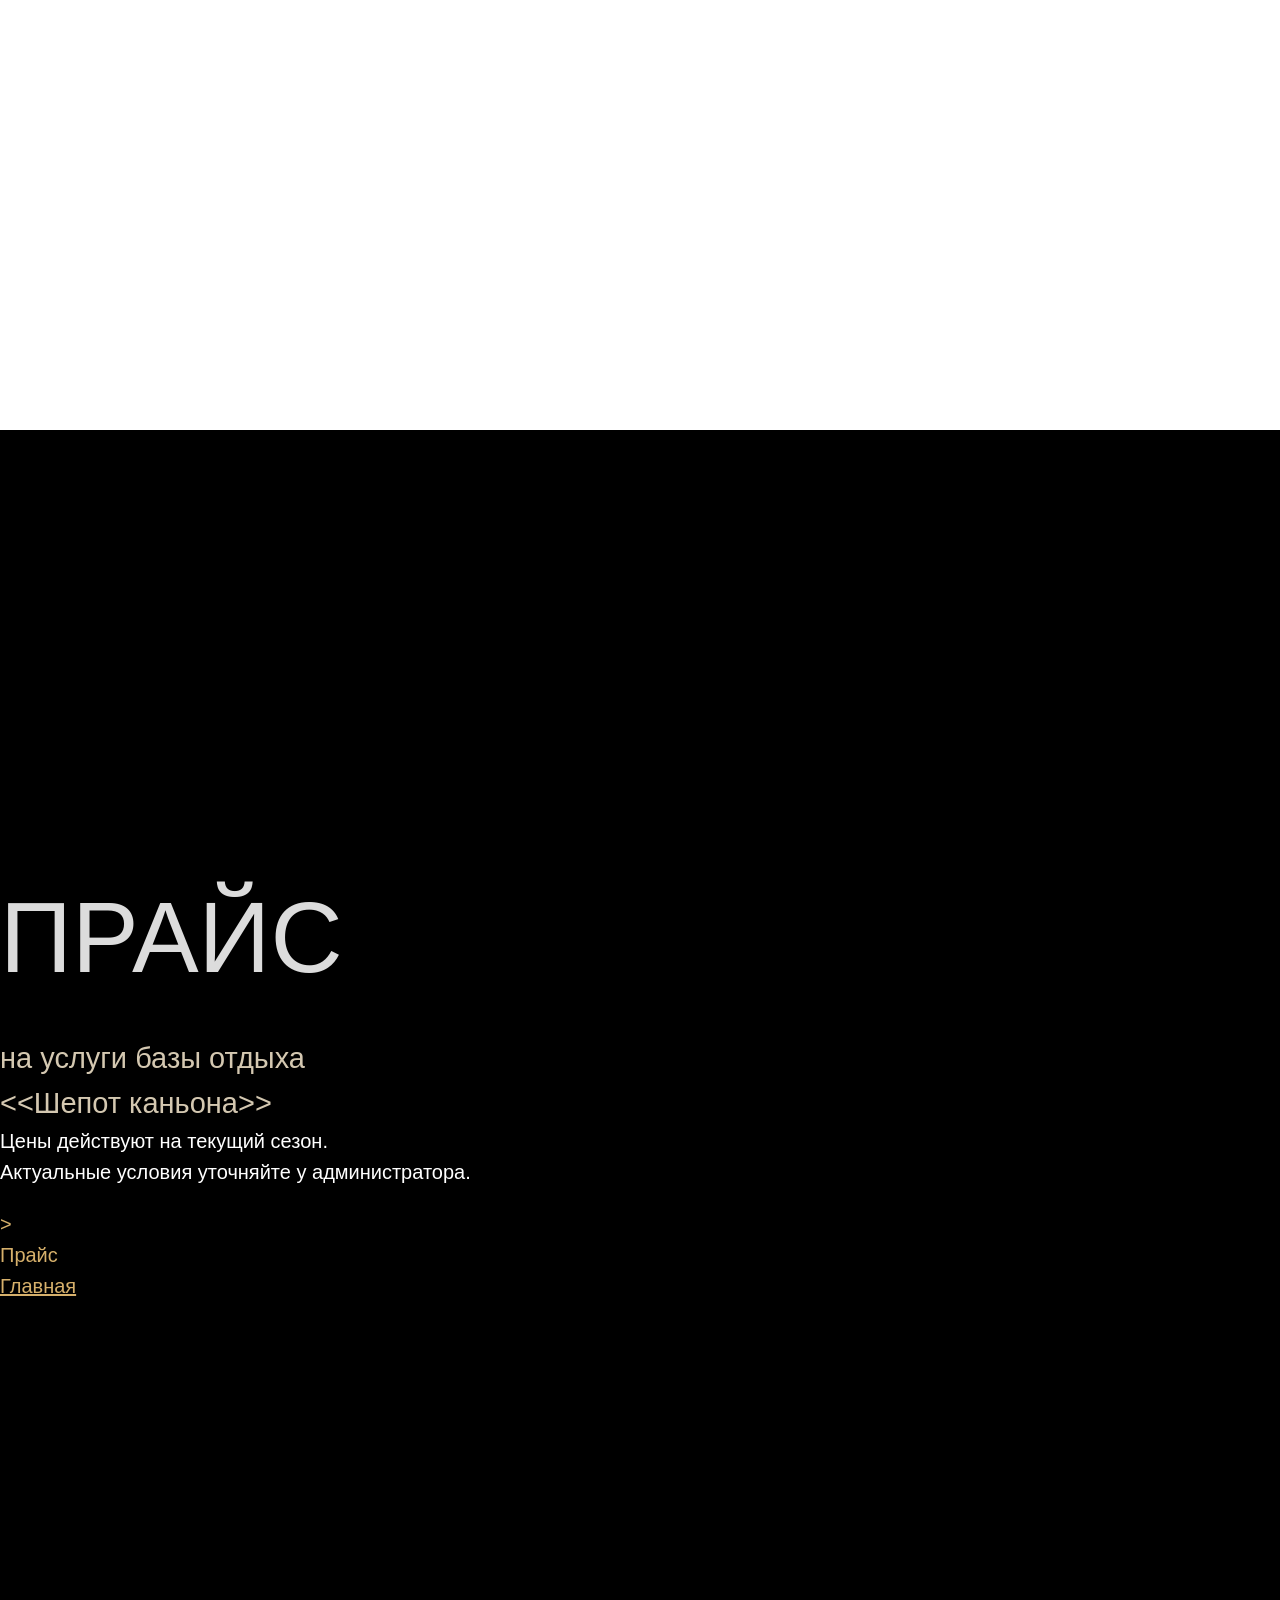
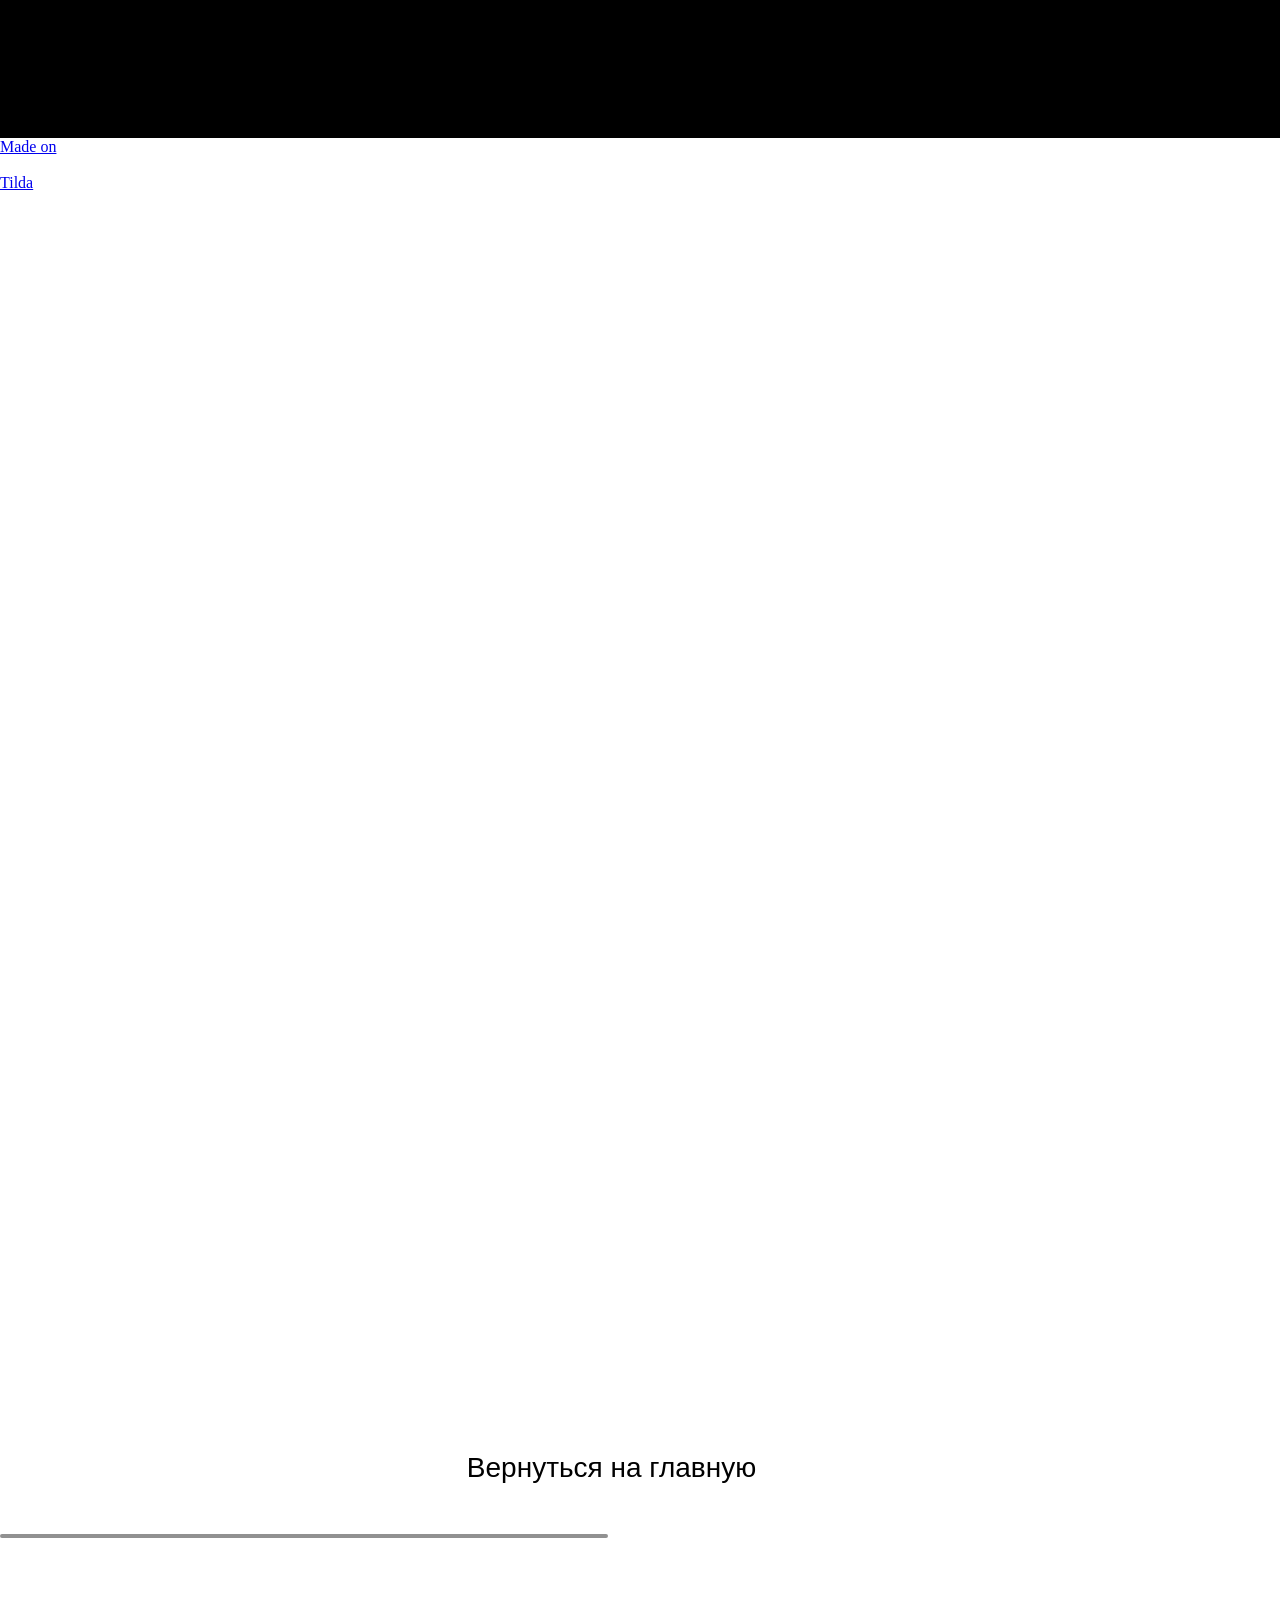
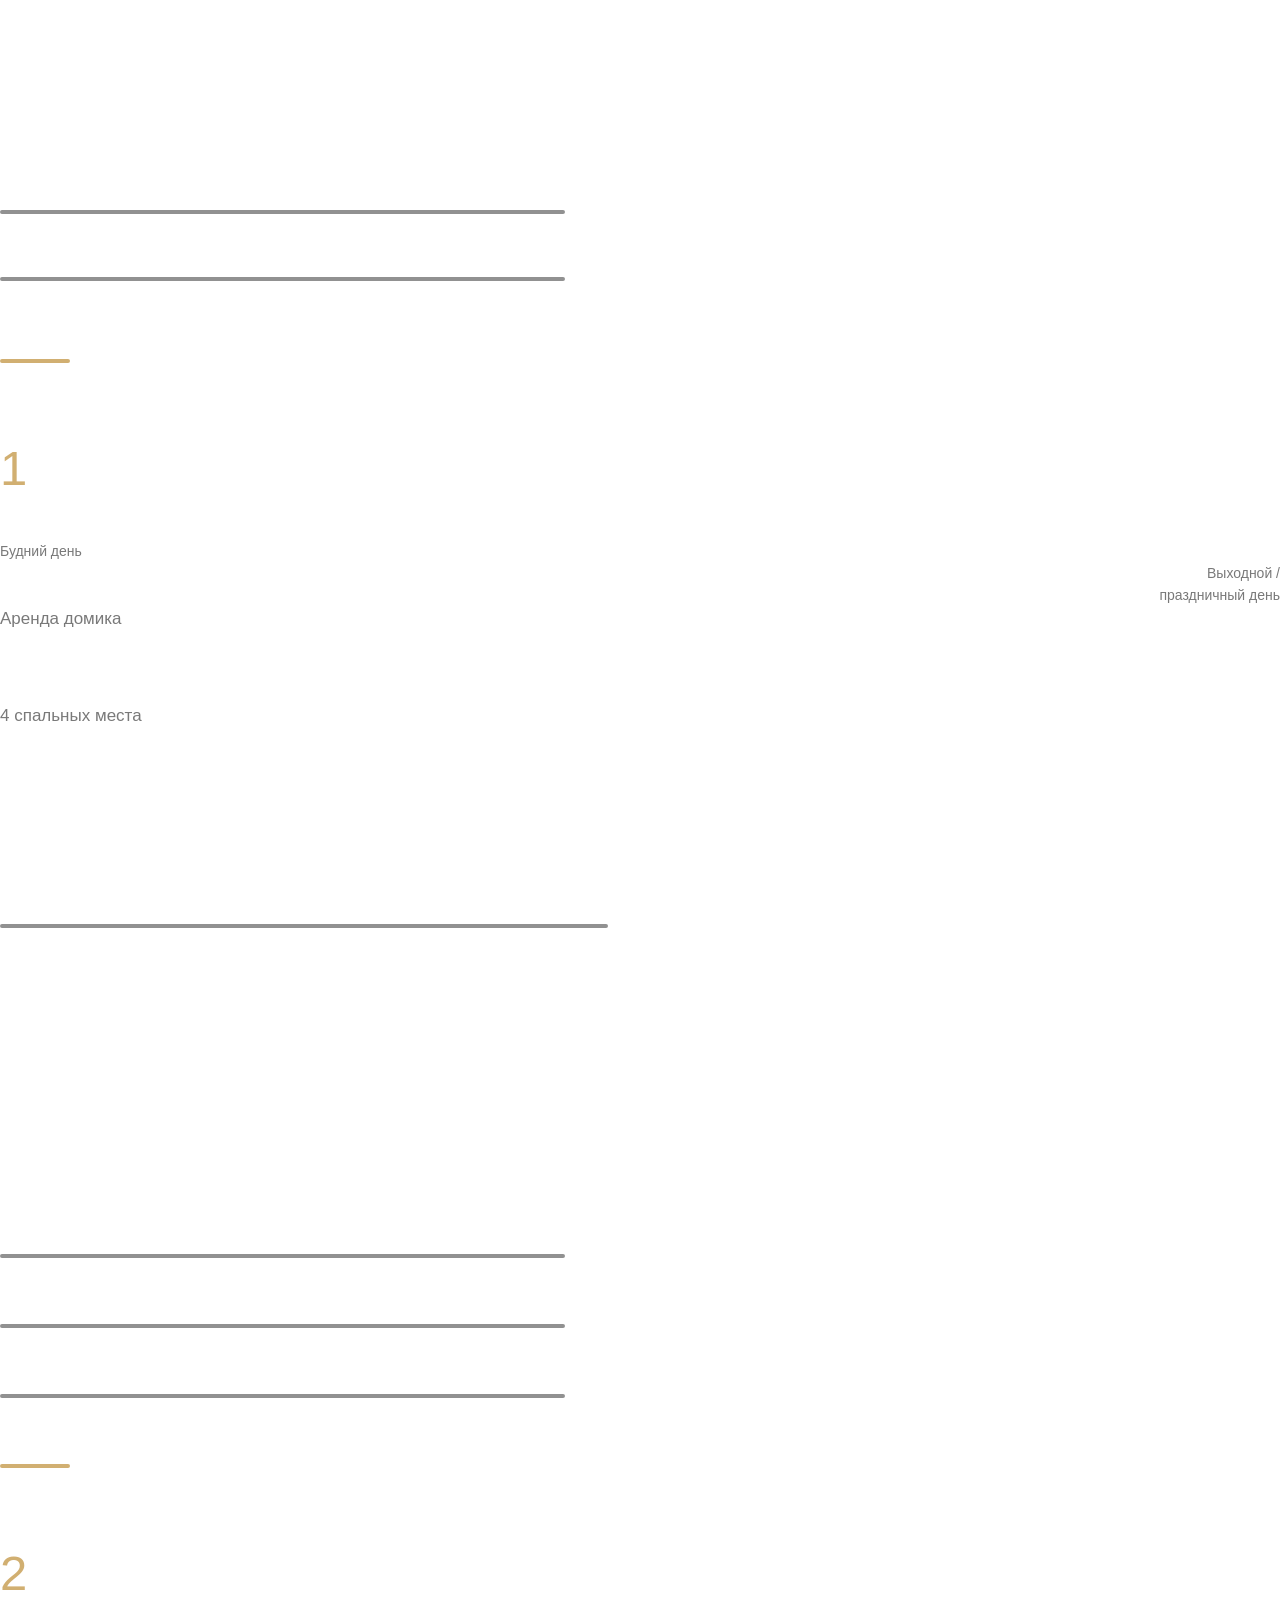
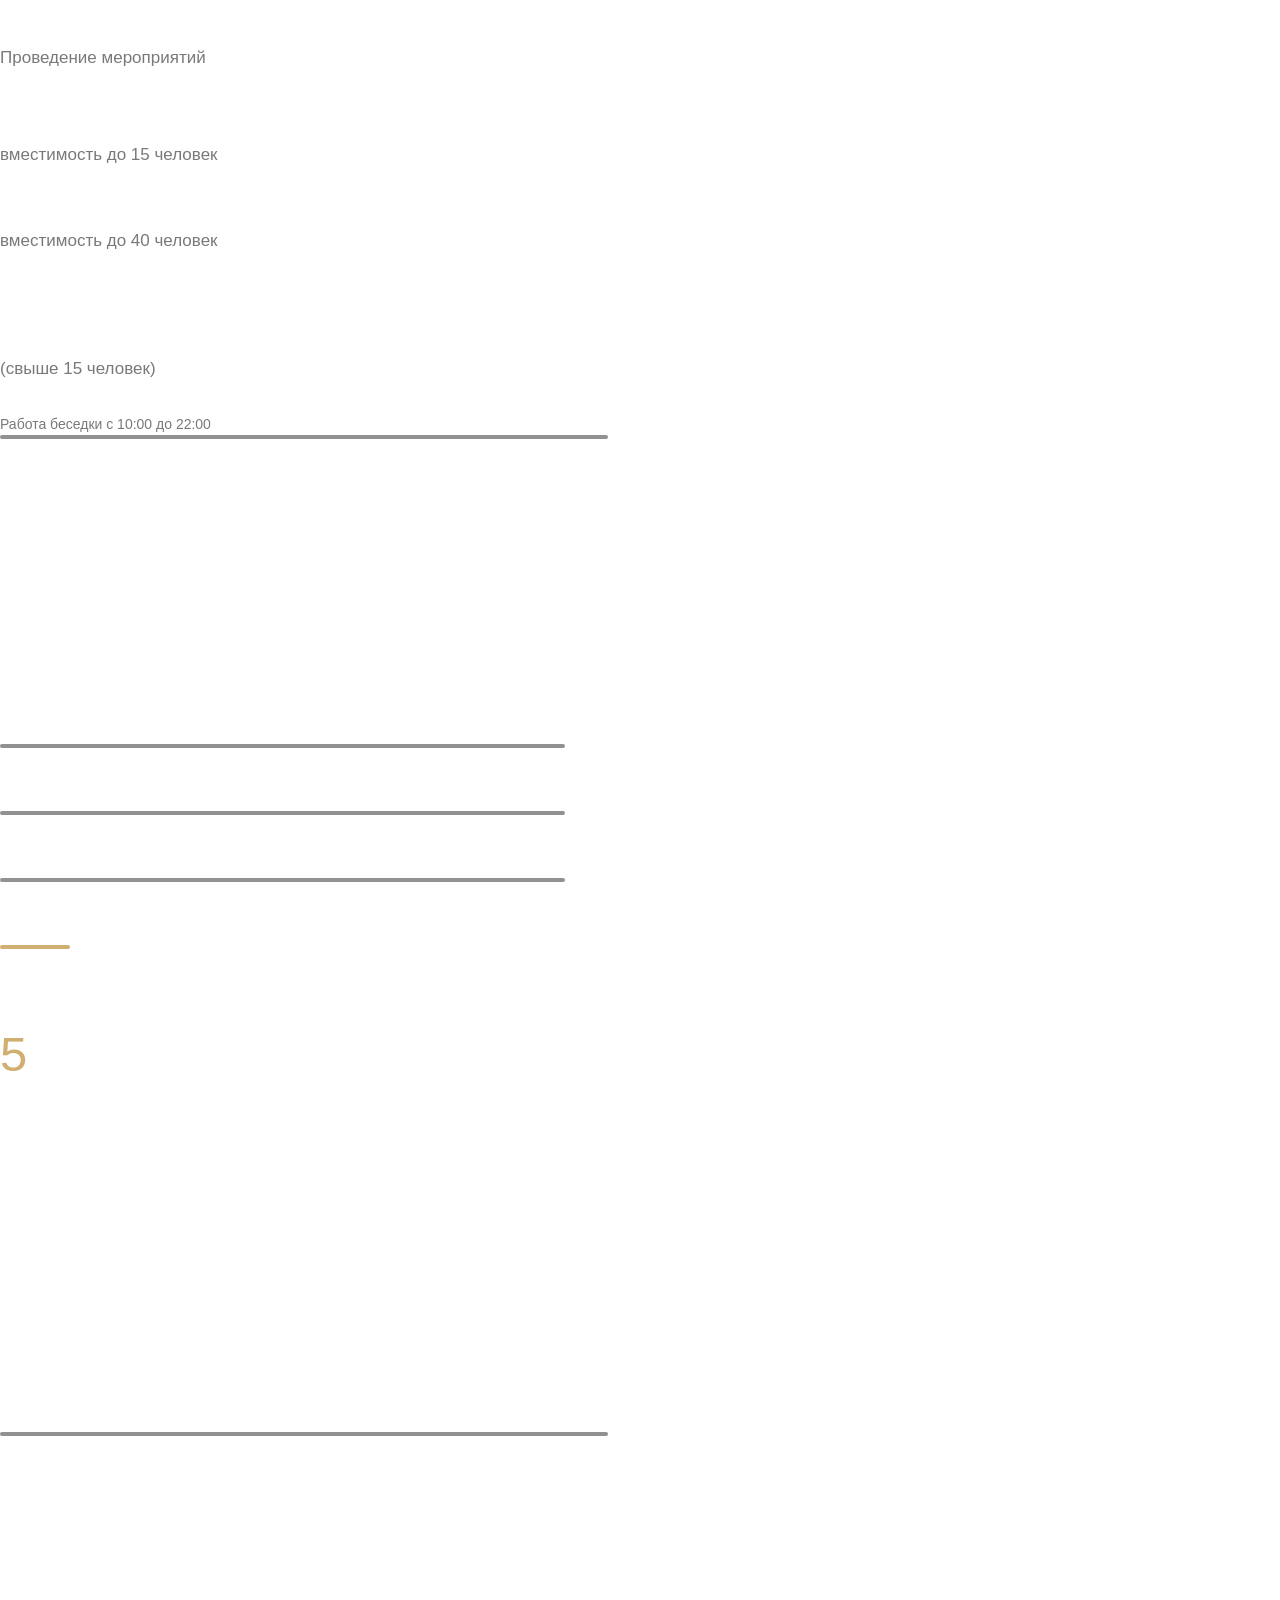
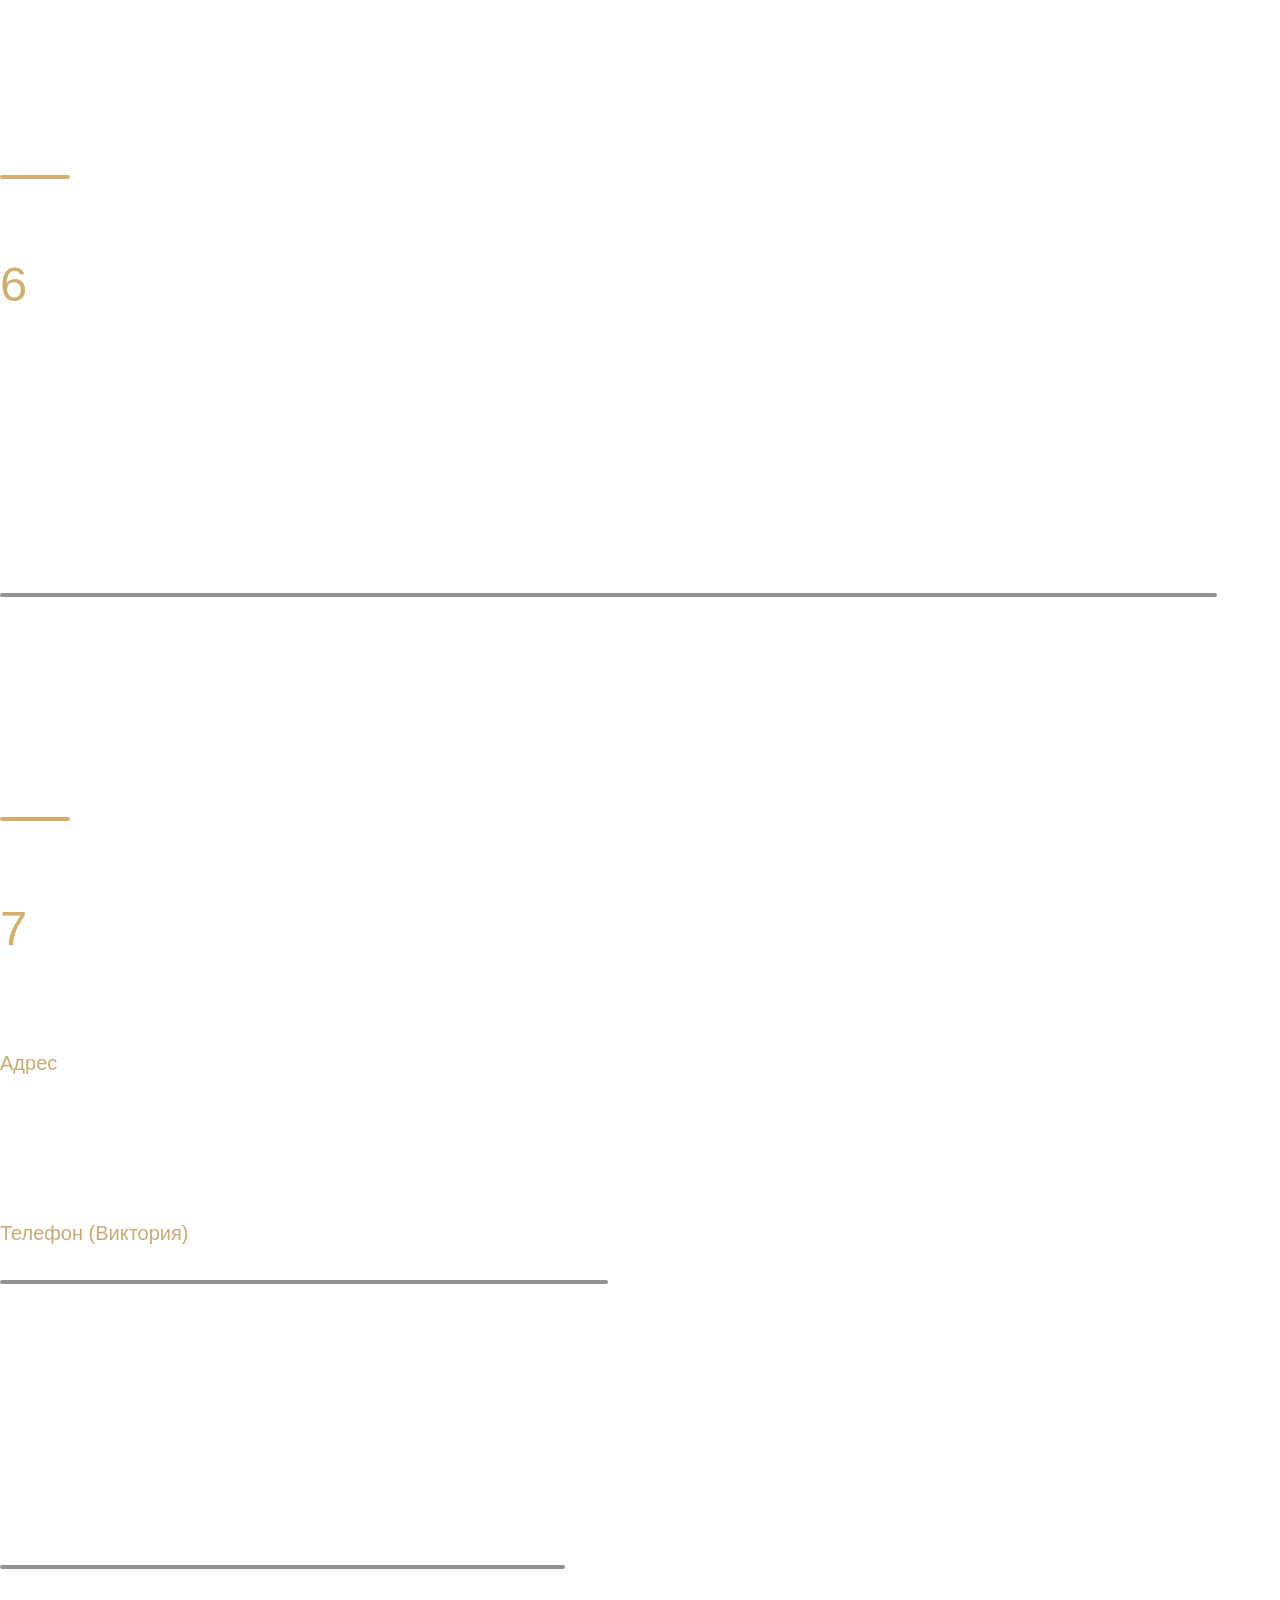
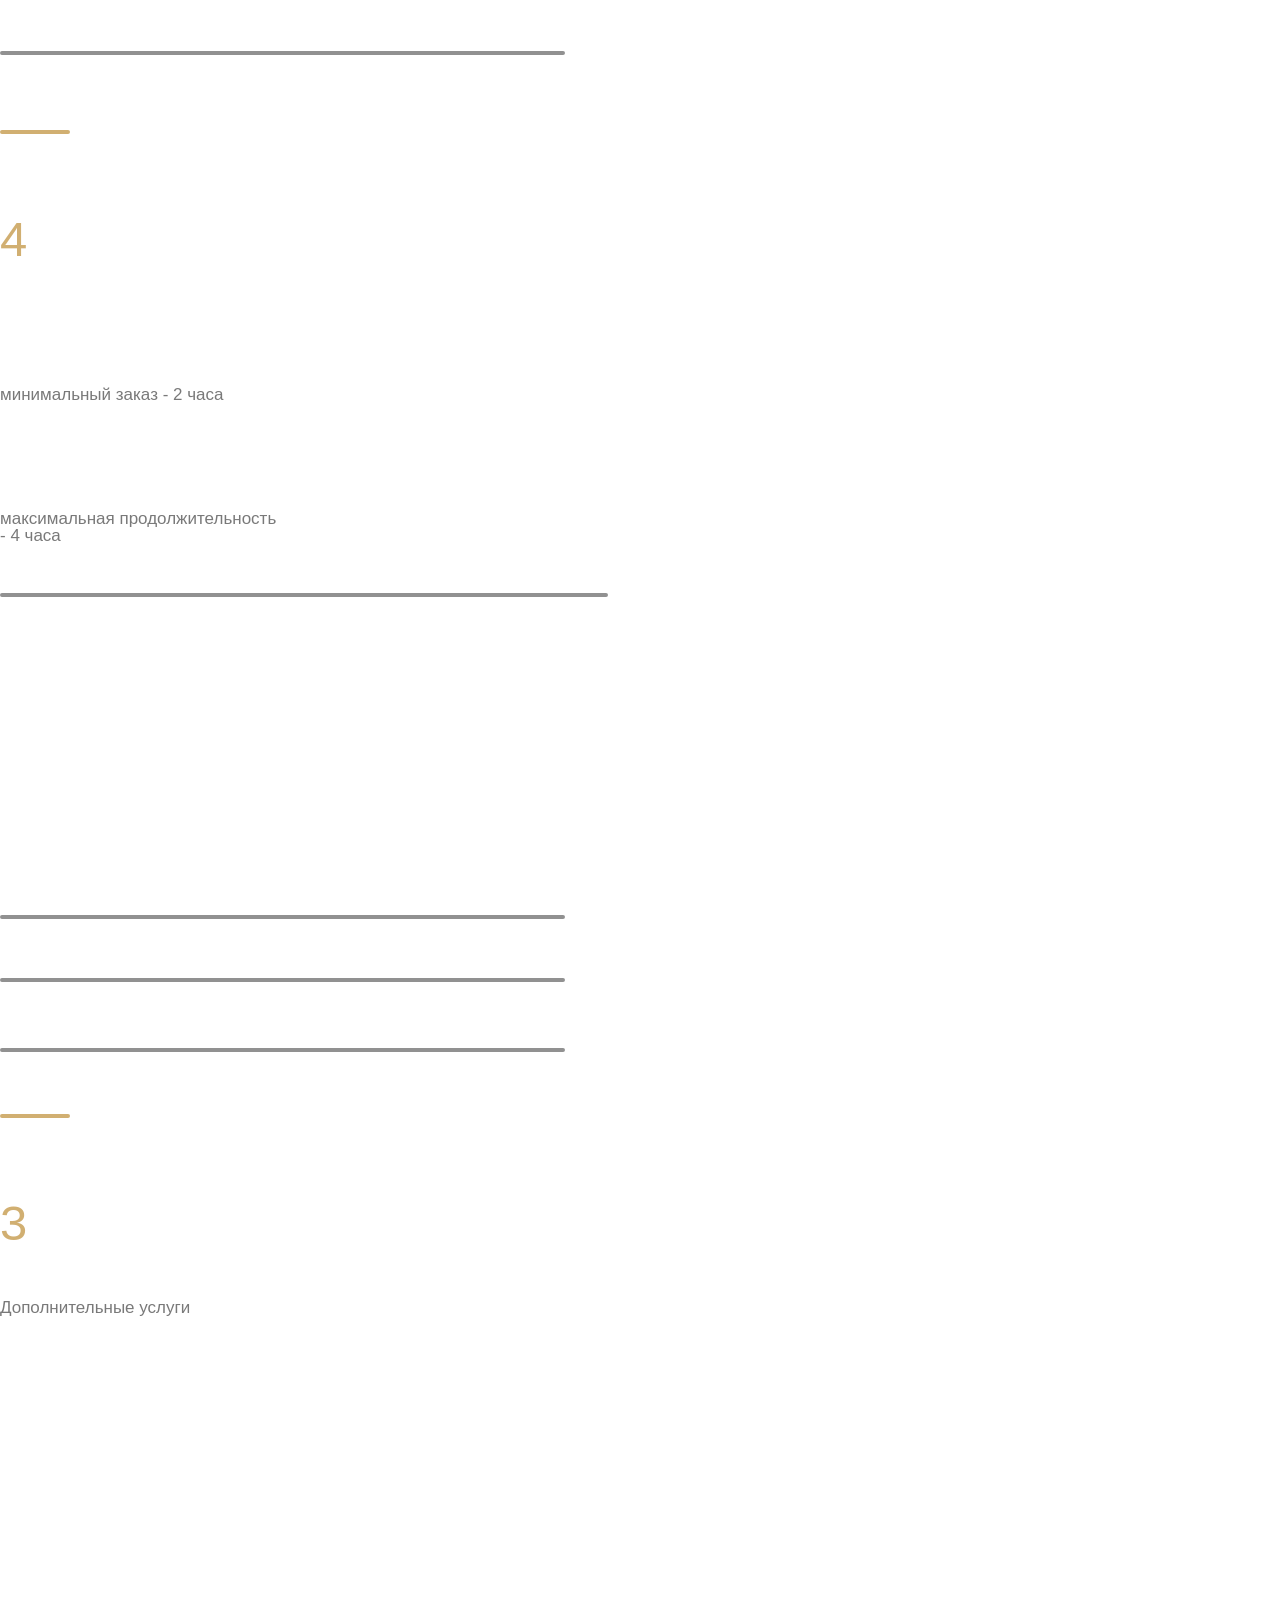
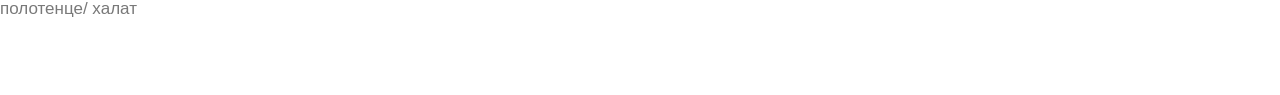
==== price.html @ c604ad14 "Add files via upload" ====
<!DOCTYPE html>
<html>
  <head>
    <meta charset="utf-8">
    <meta http-equiv="Content-Type" content="text/html; charset=utf-8">
    <meta name="viewport" content="width=device-width, initial-scale=1.0">
    <!--metatextblock-->
    <title>
      Price
    </title>
    <meta property="og:url" content="https://shepotkaniona.tilda.ws/price">
    <meta property="og:title" content="Price">
    <meta property="og:description" content="">
    <meta property="og:type" content="website">
    <meta property="og:image" content="https://static.tildacdn.pub/tild3163-6361-4138-b035-656238653739/IMAGE_2026-07-18_193.jpg">
    <link rel="canonical" href="https://shepotkaniona.tilda.ws/price">
    <!--/metatextblock-->
    <meta name="format-detection" content="telephone=no">
    <meta http-equiv="x-dns-prefetch-control" content="on">
    <link rel="dns-prefetch" href="https://ws.tildacdn.com">
    <link rel="dns-prefetch" href="https://static.tildacdn.pub">
    <!--favicons-->
    <link rel="shortcut icon" href="https://static.tildacdn.pub/img/tildafavicon.ico" type="image/x-icon">
    <!--/favicons-->
    <!-- Assets -->
    <script type="text/javascript" async="" id="tildastatscript" src="https://static.tildacdn.pub/js/tilda-stat-1.0.min.js">
    </script>
    <script src="https://neo.tildacdn.com/js/tilda-fallback-1.0.min.js" async="" charset="utf-8">
    </script>
    <link rel="stylesheet" href="https://static.tildacdn.pub/css/tilda-grid-3.0.min.css" type="text/css" media="all" onerror="this.loaderr='y';">
    <link rel="stylesheet" href="https://static.tildacdn.pub/ws/project27470206/tilda-blocks-page154691436.min.css?t=1784701374" type="text/css" media="all" onerror="this.loaderr='y';">
    <link rel="stylesheet" href="https://static.tildacdn.pub/css/fonts-tildasans.css" type="text/css" media="all" onerror="this.loaderr='y';">
    <script nomodule="" src="https://static.tildacdn.pub/js/tilda-polyfill-1.0.min.js" charset="utf-8">
    </script>
    <script type="text/javascript">
function t_onReady(func) {if(document.readyState!='loading') {func();} else {document.addEventListener('DOMContentLoaded',func);}}
function t_onFuncLoad(funcName,okFunc,time) {if(typeof window[funcName]==='function') {okFunc();} else {setTimeout(function() {t_onFuncLoad(funcName,okFunc,time);},(time||100));}}function t396_initialScale(t){var e=document.getElementById("rec"+t);if(e){var i=e.querySelector(".t396__artboard");if(i){window.tn_scale_initial_window_width||(window.tn_scale_initial_window_width=document.documentElement.clientWidth);var a=window.tn_scale_initial_window_width,r=[],n,l=i.getAttribute("data-artboard-screens");if(l){l=l.split(",");for(var o=0;o<l.length;o++)r[o]=parseInt(l[o],10)}else r=[320,480,640,960,1200];for(var o=0;o<r.length;o++){var d=r[o];a>=d&&(n=d)}var _="edit"===window.allrecords.getAttribute("data-tilda-mode"),c="center"===t396_getFieldValue(i,"valign",n,r),s="grid"===t396_getFieldValue(i,"upscale",n,r),w=t396_getFieldValue(i,"height_vh",n,r),g=t396_getFieldValue(i,"height",n,r),u=!!window.opr&&!!window.opr.addons||!!window.opera||-1!==navigator.userAgent.indexOf(" OPR/");if(!_&&c&&!s&&!w&&g&&!u){var h=parseFloat((a/n).toFixed(3)),f=[i,i.querySelector(".t396__carrier"),i.querySelector(".t396__filter")],v=Math.floor(parseInt(g,10)*h)+"px",p;i.style.setProperty("--initial-scale-height",v);for(var o=0;o<f.length;o++)f[o].style.setProperty("height","var(--initial-scale-height)");t396_scaleInitial__getElementsToScale(i).forEach((function(t){t.style.zoom=h}))}}}}function t396_scaleInitial__getElementsToScale(t){return t?Array.prototype.slice.call(t.children).filter((function(t){return t&&(t.classList.contains("t396__elem")||t.classList.contains("t396__group"))})):[]}function t396_getFieldValue(t,e,i,a){var r,n=a[a.length-1];if(!(r=i===n?t.getAttribute("data-artboard-"+e):t.getAttribute("data-artboard-"+e+"-res-"+i)))for(var l=0;l<a.length;l++){var o=a[l];if(!(o<=i)&&(r=o===n?t.getAttribute("data-artboard-"+e):t.getAttribute("data-artboard-"+e+"-res-"+o)))break}return r}window.TN_SCALE_INITIAL_VER="1.0",window.tn_scale_initial_window_width=null;
    </script>
    <script src="https://static.tildacdn.pub/js/tilda-scripts-3.0.min.js" charset="utf-8" defer="" onerror="this.loaderr='y';">
    </script>
    <script src="https://static.tildacdn.pub/ws/project27470206/tilda-blocks-page154691436.min.js?t=1784701374" charset="utf-8" async="" onerror="this.loaderr='y';">
    </script>
    <script src="https://static.tildacdn.pub/js/tilda-lazyload-1.0.min.js" charset="utf-8" async="" onerror="this.loaderr='y';">
    </script>
    <script src="https://static.tildacdn.pub/js/tilda-zero-1.1.min.js" charset="utf-8" async="" onerror="this.loaderr='y';">
    </script>
    <script src="https://static.tildacdn.pub/js/tilda-zero-scale-1.0.min.js" charset="utf-8" async="" onerror="this.loaderr='y';">
    </script>
    <script src="https://static.tildacdn.pub/js/tilda-zero-fixed-1.0.min.js" charset="utf-8" async="" onerror="this.loaderr='y';">
    </script>
    <script src="https://static.tildacdn.pub/js/tilda-events-1.0.min.js" charset="utf-8" async="" onerror="this.loaderr='y';">
    </script>
    <script type="text/javascript">
window.dataLayer=window.dataLayer||[];
    </script>
    <script type="text/javascript">
(function() {var ttt='cebo';var tt='oog';var re=new RegExp("bot|g" + tt + "le|yandex|baidu|bing|msn|duckduckbot|teoma|slurp|crawler|spider|robot|crawling|fa" + ttt + "ok","i");if((re.test(navigator.userAgent))===false&&typeof(sessionStorage)!='undefined'&&sessionStorage.getItem('visited')!=='y'&&document.visibilityState){var style=document.createElement('style');style.type='text/css';style.innerHTML='@media screen and (min-width: 980px) {.t-records {opacity: 0;}.t-records_animated {-webkit-transition: opacity ease-in-out .2s;-moz-transition: opacity ease-in-out .2s;-o-transition: opacity ease-in-out .2s;transition: opacity ease-in-out .2s;}.t-records.t-records_visible {opacity: 1;}}';document.getElementsByTagName('head')[0].appendChild(style);function t_setvisRecs(){var alr=document.querySelectorAll('.t-records');Array.prototype.forEach.call(alr,function(el) {el.classList.add("t-records_animated");});setTimeout(function() {Array.prototype.forEach.call(alr,function(el) {el.classList.add("t-records_visible");});sessionStorage.setItem("visited","y");},400);}
document.addEventListener('DOMContentLoaded',t_setvisRecs);}})();
    </script>
    <style type="text/css">
@media screen and (min-width: 980px) {.t-records {opacity: 0;}.t-records_animated {-webkit-transition: opacity ease-in-out .2s;-moz-transition: opacity ease-in-out .2s;-o-transition: opacity ease-in-out .2s;transition: opacity ease-in-out .2s;}.t-records.t-records_visible {opacity: 1;}}
    </style>
  </head>
  <body class="t-body" style="margin:0;">
    <!--allrecords-->
    <div id="allrecords" class="t-records t-records_animated t-records_visible" data-hook="blocks-collection-content-node" data-tilda-project-id="27470206" data-tilda-page-id="154691436" data-tilda-page-alias="price" data-tilda-formskey="29a6bfe60f3779b46fbdf52127470206" data-tilda-cookie="no" data-tilda-lazy="yes" data-tilda-root-zone="com" data-tilda-project-country="RU">
      <div id="rec2479097211" class="r t-rec" style="--zoom: 1;" data-animationappear="off" data-record-type="396">
        <!-- T396 -->
        <style>
#rec2479097211 .t396__artboard {height:430px;}#rec2479097211 .t396__filter {height:430px;}#rec2479097211 .t396__carrier{height:430px;background-position:center center;background-attachment:scroll;background-image:url('https://static.tildacdn.pub/tild3239-3635-4438-a334-633834366636/IMAGE_2026-07-17_174.jpg');background-size:cover;background-repeat:no-repeat;}@media screen and (max-width:1199px) {#rec2479097211 .t396__artboard,#rec2479097211 .t396__filter,#rec2479097211 .t396__carrier {height:380px;}#rec2479097211 .t396__filter {}#rec2479097211 .t396__carrier {background-attachment:scroll;}}@media screen and (max-width:959px) {#rec2479097211 .t396__artboard,#rec2479097211 .t396__filter,#rec2479097211 .t396__carrier {height:269px;}#rec2479097211 .t396__artboard {background-color:transparent;background-image:none;}#rec2479097211 .t396__filter {}#rec2479097211 .t396__carrier {background-image:url('https://static.tildacdn.pub/tild3239-3635-4438-a334-633834366636/IMAGE_2026-07-17_174.jpg');background-attachment:scroll;}}@media screen and (max-width:639px) {#rec2479097211 .t396__artboard,#rec2479097211 .t396__filter,#rec2479097211 .t396__carrier {height:249px;}#rec2479097211 .t396__filter {}#rec2479097211 .t396__carrier {background-attachment:scroll;}}@media screen and (max-width:479px) {#rec2479097211 .t396__artboard,#rec2479097211 .t396__filter,#rec2479097211 .t396__carrier {height:189px;}#rec2479097211 .t396__filter {}#rec2479097211 .t396__carrier {background-attachment:scroll;}}#rec2479097211 .tn-elem[data-elem-id="1784284756671000002"]{color:#dcdcdc;z-index:3;top:78px;;left:calc(50% - 600px + -21px);;width:349px;height:176px;}#rec2479097211 .tn-elem[data-elem-id="1784284756671000002"] .tn-atom{vertical-align:middle;color:#dcdcdc;font-size:100px;font-family:var(--t-text-font,Arial);line-height:1.55;font-weight:500;background-position:center center;border-width:var(--t396-borderwidth,0);border-style:var(--t396-borderstyle,solid);border-color:var(--t396-bordercolor,transparent);transition:background-color var(--t396-speedhover,0s) ease-in-out,color var(--t396-speedhover,0s) ease-in-out,border-color var(--t396-speedhover,0s) ease-in-out,box-shadow var(--t396-shadowshoverspeed,0.2s) ease-in-out;--t396-shadow-text-opacity:100%;text-shadow:var(--t396-shadow-text-x,0px) var(--t396-shadow-text-y,0px) var(--t396-shadow-text-blur,0px) rgba(var(--t396-shadow-text-color),var(--t396-shadow-text-opacity,100%));}@media screen and (max-width:1199px){#rec2479097211 .tn-elem[data-elem-id="1784284756671000002"]{display:table;top:83px;;left:calc(50% - 480px + 19px);;width:300px;height:133px;}#rec2479097211 .tn-elem[data-elem-id="1784284756671000002"] .tn-atom{vertical-align:middle;white-space:normal;font-size:74px;background-size:cover;}}@media screen and (max-width:959px){#rec2479097211 .tn-elem[data-elem-id="1784284756671000002"]{display:table;top:71px;;left:calc(50% - 320px + 23px);;width:px;height:97px;}#rec2479097211 .tn-elem[data-elem-id="1784284756671000002"] .tn-atom{white-space:normal;font-size:55px;background-size:cover;}}@media screen and (max-width:639px){#rec2479097211 .tn-elem[data-elem-id="1784284756671000002"]{display:table;top:47px;;left:calc(50% - 240px + 28px);;width:300px;height:97px;}#rec2479097211 .tn-elem[data-elem-id="1784284756671000002"] .tn-atom{vertical-align:middle;white-space:normal;background-size:cover;}}@media screen and (max-width:479px){#rec2479097211 .tn-elem[data-elem-id="1784284756671000002"]{display:table;top:27px;;left:calc(50% - 160px + 27px);;width:px;}#rec2479097211 .tn-elem[data-elem-id="1784284756671000002"] .tn-atom{white-space:normal;font-size:38px;background-size:cover;}}#rec2479097211 .tn-elem[data-elem-id="1784284756671000004"]{color:#d4c8b1;z-index:3;top:216px;;left:calc(50% - 600px + -10px);;width:auto;height:auto;}#rec2479097211 .tn-elem[data-elem-id="1784284756671000004"] .tn-atom{vertical-align:middle;white-space:nowrap;color:#d4c8b1;font-size:29px;font-family:var(--t-text-font,Arial);line-height:1.55;font-weight:500;background-position:center center;border-width:var(--t396-borderwidth,0);border-style:var(--t396-borderstyle,solid);border-color:var(--t396-bordercolor,transparent);transition:background-color var(--t396-speedhover,0s) ease-in-out,color var(--t396-speedhover,0s) ease-in-out,border-color var(--t396-speedhover,0s) ease-in-out,box-shadow var(--t396-shadowshoverspeed,0.2s) ease-in-out;--t396-shadow-text-opacity:100%;text-shadow:var(--t396-shadow-text-x,0px) var(--t396-shadow-text-y,0px) var(--t396-shadow-text-blur,0px) rgba(var(--t396-shadow-text-color),var(--t396-shadow-text-opacity,100%));}@media screen and (max-width:1199px){#rec2479097211 .tn-elem[data-elem-id="1784284756671000004"]{display:table;top:190px;;left:calc(50% - 480px + 22px);;width:auto;height:auto;}#rec2479097211 .tn-elem[data-elem-id="1784284756671000004"] .tn-atom{white-space:nowrap;font-size:23px;background-size:cover;}}@media screen and (max-width:959px){#rec2479097211 .tn-elem[data-elem-id="1784284756671000004"]{display:table;top:139px;;left:calc(50% - 320px + 28px);;width:auto;height:auto;}#rec2479097211 .tn-elem[data-elem-id="1784284756671000004"] .tn-atom{white-space:nowrap;font-size:19px;background-size:cover;}}@media screen and (max-width:639px){#rec2479097211 .tn-elem[data-elem-id="1784284756671000004"]{display:table;top:121px;;left:calc(50% - 240px + 31px);;width:auto;height:auto;}#rec2479097211 .tn-elem[data-elem-id="1784284756671000004"] .tn-atom{vertical-align:middle;white-space:nowrap;background-size:cover;}}@media screen and (max-width:479px){#rec2479097211 .tn-elem[data-elem-id="1784284756671000004"]{display:table;top:91px;;left:calc(50% - 160px + 31px);;width:auto;height:auto;}#rec2479097211 .tn-elem[data-elem-id="1784284756671000004"] .tn-atom{white-space:nowrap;font-size:14px;background-size:cover;}}#rec2479097211 .tn-elem[data-elem-id="1784350083332000001"]{color:#ffffff;z-index:3;top:321px;;left:calc(50% - 600px + -7px);;width:auto;height:auto;}#rec2479097211 .tn-elem[data-elem-id="1784350083332000001"] .tn-atom{vertical-align:middle;white-space:nowrap;color:#ffffff;font-size:20px;font-family:var(--t-text-font,Arial);line-height:1.55;font-weight:400;background-position:center center;border-width:var(--t396-borderwidth,0);border-style:var(--t396-borderstyle,solid);border-color:var(--t396-bordercolor,transparent);transition:background-color var(--t396-speedhover,0s) ease-in-out,color var(--t396-speedhover,0s) ease-in-out,border-color var(--t396-speedhover,0s) ease-in-out,box-shadow var(--t396-shadowshoverspeed,0.2s) ease-in-out;--t396-shadow-text-opacity:100%;text-shadow:var(--t396-shadow-text-x,0px) var(--t396-shadow-text-y,0px) var(--t396-shadow-text-blur,0px) rgba(var(--t396-shadow-text-color),var(--t396-shadow-text-opacity,100%));}@media screen and (max-width:1199px){#rec2479097211 .tn-elem[data-elem-id="1784350083332000001"]{display:table;top:276px;;left:calc(50% - 480px + 26px);;width:auto;height:auto;}#rec2479097211 .tn-elem[data-elem-id="1784350083332000001"] .tn-atom{white-space:nowrap;background-size:cover;}}@media screen and (max-width:959px){#rec2479097211 .tn-elem[data-elem-id="1784350083332000001"]{display:table;top:204px;;left:calc(50% - 320px + 28px);;width:auto;height:auto;}#rec2479097211 .tn-elem[data-elem-id="1784350083332000001"] .tn-atom{white-space:nowrap;font-size:16px;background-size:cover;}}@media screen and (max-width:639px){#rec2479097211 .tn-elem[data-elem-id="1784350083332000001"]{display:table;top:183px;;left:calc(50% - 240px + 36px);;width:auto;height:auto;}#rec2479097211 .tn-elem[data-elem-id="1784350083332000001"] .tn-atom{white-space:nowrap;background-size:cover;}}@media screen and (max-width:479px){#rec2479097211 .tn-elem[data-elem-id="1784350083332000001"]{display:table;top:128px;;left:calc(50% - 160px + 31px);;width:266px;height:57px;}#rec2479097211 .tn-elem[data-elem-id="1784350083332000001"] .tn-atom{vertical-align:middle;white-space:normal;font-size:12px;background-size:cover;}}#rec2479097211 .tn-elem[data-elem-id="1784371032316000001"]{z-index:3;top:56px;;left:calc(50% - 600px + -11px);;width:4px;height:21px;}#rec2479097211 .tn-elem[data-elem-id="1784371032316000001"] .tn-atom{border-radius:1px 1px 1px 1px;background-color:#dea741;background-position:center center;border-width:var(--t396-borderwidth,0);border-style:var(--t396-borderstyle,solid);border-color:var(--t396-bordercolor,transparent);transition:background-color var(--t396-speedhover,0s) ease-in-out,color var(--t396-speedhover,0s) ease-in-out,border-color var(--t396-speedhover,0s) ease-in-out,box-shadow var(--t396-shadowshoverspeed,0.2s) ease-in-out;}@media screen and (max-width:1199px){#rec2479097211 .tn-elem[data-elem-id="1784371032316000001"]{display:table;top:65px;;left:calc(50% - 480px + 26px);;}}@media screen and (max-width:959px){#rec2479097211 .tn-elem[data-elem-id="1784371032316000001"]{display:table;top:45px;;left:calc(50% - 320px + 26px);;}}@media screen and (max-width:639px){#rec2479097211 .tn-elem[data-elem-id="1784371032316000001"]{display:table;top:24px;;left:calc(50% - 240px + 33px);;width:3px;height:17px;}}@media screen and (max-width:479px){#rec2479097211 .tn-elem[data-elem-id="1784371032316000001"]{display:table;top:24px;;left:calc(50% - 160px + 30px);;width:3px;height:13px;}}#rec2479097211 .tn-elem[data-elem-id="1784371099008000004"]{color:#d6b06b;z-index:3;top:54px;;left:calc(50% - 600px + 71px);;width:auto;height:auto;}#rec2479097211 .tn-elem[data-elem-id="1784371099008000004"] .tn-atom{vertical-align:middle;white-space:nowrap;color:#d6b06b;font-size:20px;font-family:var(--t-text-font,Arial);line-height:1.55;font-weight:400;background-position:center center;border-width:var(--t396-borderwidth,0);border-style:var(--t396-borderstyle,solid);border-color:var(--t396-bordercolor,transparent);transition:background-color var(--t396-speedhover,0s) ease-in-out,color var(--t396-speedhover,0s) ease-in-out,border-color var(--t396-speedhover,0s) ease-in-out,box-shadow var(--t396-shadowshoverspeed,0.2s) ease-in-out;--t396-shadow-text-opacity:100%;text-shadow:var(--t396-shadow-text-x,0px) var(--t396-shadow-text-y,0px) var(--t396-shadow-text-blur,0px) rgba(var(--t396-shadow-text-color),var(--t396-shadow-text-opacity,100%));}@media screen and (max-width:1199px){#rec2479097211 .tn-elem[data-elem-id="1784371099008000004"]{display:table;top:63px;;left:calc(50% - 480px + 108px);;width:auto;height:auto;}#rec2479097211 .tn-elem[data-elem-id="1784371099008000004"] .tn-atom{white-space:nowrap;background-size:cover;}}@media screen and (max-width:959px){#rec2479097211 .tn-elem[data-elem-id="1784371099008000004"]{display:table;top:43px;;left:calc(50% - 320px + 108px);;width:auto;height:auto;}#rec2479097211 .tn-elem[data-elem-id="1784371099008000004"] .tn-atom{white-space:nowrap;background-size:cover;}}@media screen and (max-width:639px){#rec2479097211 .tn-elem[data-elem-id="1784371099008000004"]{display:table;top:21px;;left:calc(50% - 240px + 102px);;width:auto;height:auto;}#rec2479097211 .tn-elem[data-elem-id="1784371099008000004"] .tn-atom{white-space:nowrap;font-size:17px;background-size:cover;}}@media screen and (max-width:479px){#rec2479097211 .tn-elem[data-elem-id="1784371099008000004"]{display:table;top:23px;;left:calc(50% - 160px + 90px);;width:auto;height:auto;}#rec2479097211 .tn-elem[data-elem-id="1784371099008000004"] .tn-atom{white-space:nowrap;font-size:13px;background-size:cover;}}#rec2479097211 .tn-elem[data-elem-id="1784371113384000005"]{color:#d6b06b;z-index:3;top:52px;;left:calc(50% - 600px + 88px);;width:auto;height:auto;}#rec2479097211 .tn-elem[data-elem-id="1784371113384000005"] .tn-atom{vertical-align:middle;white-space:nowrap;color:#d6b06b;font-size:20px;font-family:var(--t-text-font,Arial);line-height:1.55;font-weight:200;background-position:center center;border-width:var(--t396-borderwidth,0);border-style:var(--t396-borderstyle,solid);border-color:var(--t396-bordercolor,transparent);transition:background-color var(--t396-speedhover,0s) ease-in-out,color var(--t396-speedhover,0s) ease-in-out,border-color var(--t396-speedhover,0s) ease-in-out,box-shadow var(--t396-shadowshoverspeed,0.2s) ease-in-out;--t396-shadow-text-opacity:100%;text-shadow:var(--t396-shadow-text-x,0px) var(--t396-shadow-text-y,0px) var(--t396-shadow-text-blur,0px) rgba(var(--t396-shadow-text-color),var(--t396-shadow-text-opacity,100%));}@media screen and (max-width:1199px){#rec2479097211 .tn-elem[data-elem-id="1784371113384000005"]{display:table;top:61px;;left:calc(50% - 480px + 125px);;width:auto;height:auto;}#rec2479097211 .tn-elem[data-elem-id="1784371113384000005"] .tn-atom{white-space:nowrap;background-size:cover;}}@media screen and (max-width:959px){#rec2479097211 .tn-elem[data-elem-id="1784371113384000005"]{display:table;top:41px;;left:calc(50% - 320px + 125px);;width:auto;height:auto;}#rec2479097211 .tn-elem[data-elem-id="1784371113384000005"] .tn-atom{white-space:nowrap;background-size:cover;}}@media screen and (max-width:639px){#rec2479097211 .tn-elem[data-elem-id="1784371113384000005"]{display:table;top:19px;;left:calc(50% - 240px + 119px);;width:auto;height:auto;}#rec2479097211 .tn-elem[data-elem-id="1784371113384000005"] .tn-atom{white-space:nowrap;font-size:17px;background-size:cover;}}@media screen and (max-width:479px){#rec2479097211 .tn-elem[data-elem-id="1784371113384000005"]{display:table;top:19px;;left:calc(50% - 160px + 105px);;width:auto;height:auto;}#rec2479097211 .tn-elem[data-elem-id="1784371113384000005"] .tn-atom{white-space:nowrap;font-size:14px;background-size:cover;}}#rec2479097211 .tn-elem[data-elem-id="1784448082856000001"]{color:#d6b06b;text-align:center;z-index:3;top:52px;;left:calc(50% - 600px + -2px);;width:71px;height:31px;}#rec2479097211 .tn-elem[data-elem-id="1784448082856000001"] .tn-atom{color:#d6b06b;font-size:20px;font-family:var(--t-text-font,Arial);line-height:1.55;font-weight:400;border-radius:30px 30px 30px 30px;background-position:center center;--t396-speedhover:0.2s;transition:background-color var(--t396-speedhover,0s) ease-in-out,color var(--t396-speedhover,0s) ease-in-out,border-color var(--t396-speedhover,0s) ease-in-out,box-shadow var(--t396-shadowshoverspeed,0.2s) ease-in-out;-webkit-box-pack:center;-ms-flex-pack:center;justify-content:center;}#rec2479097211 .tn-elem[data-elem-id="1784448082856000001"] .tn-atom::after{display:none;}#rec2479097211 .tn-elem[data-elem-id="1784448082856000001"] .tn-atom .tn-atom__button-content{column-gap:10px;padding:0px 0px 0px 0px;}#rec2479097211 .tn-elem[data-elem-id="1784448082856000001"] .tn-atom .tn-atom__button-text{transition:color var(--t396-speedhover,0s) ease-in-out;color:#d6b06b;}#rec2479097211 .tn-elem[data-elem-id="1784448082856000001"] .tn-atom .tn-atom__button-border::before{display:none;}#rec2479097211 .tn-elem[data-elem-id="1784448082856000001"] .tn-atom .tn-atom__button-border::after{display:none;}@media (hover),(min-width:0\0){#rec2479097211 .tn-elem[data-elem-id="1784448082856000001"] .tn-atom:hover::after{opacity:0;}#rec2479097211 .tn-elem[data-elem-id="1784448082856000001"] .tn-atom:hover{animation-name:none;}}@media (hover),(min-width:0\0){#rec2479097211 .tn-elem[data-elem-id="1784448082856000001"] .tn-atom:hover{color:#c2a061;}#rec2479097211 .tn-elem[data-elem-id="1784448082856000001"] .tn-atom:hover .tn-atom__button-text{color:#c2a061;}}@media screen and (max-width:1199px){#rec2479097211 .tn-elem[data-elem-id="1784448082856000001"]{display:block;top:61px;;left:calc(50% - 480px + 35px);;width:px;}#rec2479097211 .tn-elem[data-elem-id="1784448082856000001"] .tn-atom{white-space:normal;background-size:cover;}#rec2479097211 .tn-elem[data-elem-id="1784448082856000001"] .tn-atom::after{display:none;}#rec2479097211 .tn-elem[data-elem-id="1784448082856000001"] .tn-atom .tn-atom__button-text{overflow:visible;}#rec2479097211 .tn-elem[data-elem-id="1784448082856000001"] .tn-atom .tn-atom__button-border::before{display:none;}#rec2479097211 .tn-elem[data-elem-id="1784448082856000001"] .tn-atom .tn-atom__button-border::after{display:none;}@media (hover),(min-width:0\0){#rec2479097211 .tn-elem[data-elem-id="1784448082856000001"] .tn-atom:hover::after{opacity:0;}#rec2479097211 .tn-elem[data-elem-id="1784448082856000001"] .tn-atom:hover{animation-name:none;}}}@media screen and (max-width:959px){#rec2479097211 .tn-elem[data-elem-id="1784448082856000001"]{display:block;top:41px;;width:px;}#rec2479097211 .tn-elem[data-elem-id="1784448082856000001"] .tn-atom{white-space:normal;background-size:cover;}#rec2479097211 .tn-elem[data-elem-id="1784448082856000001"] .tn-atom::after{display:none;}#rec2479097211 .tn-elem[data-elem-id="1784448082856000001"] .tn-atom .tn-atom__button-text{overflow:visible;}#rec2479097211 .tn-elem[data-elem-id="1784448082856000001"] .tn-atom .tn-atom__button-border::before{display:none;}#rec2479097211 .tn-elem[data-elem-id="1784448082856000001"] .tn-atom .tn-atom__button-border::after{display:none;}@media (hover),(min-width:0\0){#rec2479097211 .tn-elem[data-elem-id="1784448082856000001"] .tn-atom:hover::after{opacity:0;}#rec2479097211 .tn-elem[data-elem-id="1784448082856000001"] .tn-atom:hover{animation-name:none;}}}@media screen and (max-width:639px){#rec2479097211 .tn-elem[data-elem-id="1784448082856000001"]{display:block;top:17px;;left:calc(50% - 240px + 34px);;width:px;}#rec2479097211 .tn-elem[data-elem-id="1784448082856000001"] .tn-atom{white-space:normal;font-size:18px;background-size:cover;}#rec2479097211 .tn-elem[data-elem-id="1784448082856000001"] .tn-atom::after{display:none;}#rec2479097211 .tn-elem[data-elem-id="1784448082856000001"] .tn-atom .tn-atom__button-text{overflow:visible;}#rec2479097211 .tn-elem[data-elem-id="1784448082856000001"] .tn-atom .tn-atom__button-border::before{display:none;}#rec2479097211 .tn-elem[data-elem-id="1784448082856000001"] .tn-atom .tn-atom__button-border::after{display:none;}@media (hover),(min-width:0\0){#rec2479097211 .tn-elem[data-elem-id="1784448082856000001"] .tn-atom:hover::after{opacity:0;}#rec2479097211 .tn-elem[data-elem-id="1784448082856000001"] .tn-atom:hover{animation-name:none;}}}@media screen and (max-width:479px){#rec2479097211 .tn-elem[data-elem-id="1784448082856000001"]{display:block;top:15px;;left:calc(50% - 160px + 25px);;width:px;}#rec2479097211 .tn-elem[data-elem-id="1784448082856000001"] .tn-atom{white-space:normal;font-size:14px;background-size:cover;}#rec2479097211 .tn-elem[data-elem-id="1784448082856000001"] .tn-atom::after{display:none;}#rec2479097211 .tn-elem[data-elem-id="1784448082856000001"] .tn-atom .tn-atom__button-text{overflow:visible;}#rec2479097211 .tn-elem[data-elem-id="1784448082856000001"] .tn-atom .tn-atom__button-border::before{display:none;}#rec2479097211 .tn-elem[data-elem-id="1784448082856000001"] .tn-atom .tn-atom__button-border::after{display:none;}@media (hover),(min-width:0\0){#rec2479097211 .tn-elem[data-elem-id="1784448082856000001"] .tn-atom:hover::after{opacity:0;}#rec2479097211 .tn-elem[data-elem-id="1784448082856000001"] .tn-atom:hover{animation-name:none;}}}
        </style>
        <div class="t396">
          <div class="t396__artboard rendered" data-artboard-recid="2479097211" data-artboard-screens="320,480,640,960,1200" data-artboard-height="430" data-artboard-valign="center" data-artboard-upscale="grid" data-artboard-fixed-need-js="y" data-artboard-height-res-320="189" data-artboard-height-res-480="249" data-artboard-height-res-640="269" data-artboard-height-res-960="380" data-artboard-proxy-min-offset-top="0" data-artboard-proxy-min-height="430" data-artboard-proxy-max-height="430">
            <div class="t396__carrier" data-artboard-recid="2479097211">
            </div>
            <div class="t396__filter" data-artboard-recid="2479097211">
            </div>
            <div class="t396__elem tn-elem tn-elem__24790972111784284756671000002" data-elem-id="1784284756671000002" data-elem-type="text" data-field-top-value="78" data-field-left-value="-21" data-field-height-value="176" data-field-width-value="349" data-field-axisy-value="top" data-field-axisx-value="left" data-field-container-value="grid" data-field-topunits-value="px" data-field-leftunits-value="px" data-field-heightunits-value="px" data-field-widthunits-value="px" data-field-textfit-value="fixedsize" data-field-fontsize-value="100" data-field-top-res-320-value="27" data-field-left-res-320-value="27" data-field-fontsize-res-320-value="38" data-field-top-res-480-value="47" data-field-left-res-480-value="28" data-field-height-res-480-value="97" data-field-width-res-480-value="300" data-field-container-res-480-value="grid" data-field-textfit-res-480-value="fixedsize" data-field-top-res-640-value="71" data-field-left-res-640-value="23" data-field-height-res-640-value="97" data-field-fontsize-res-640-value="55" data-field-top-res-960-value="83" data-field-left-res-960-value="19" data-field-height-res-960-value="133" data-field-width-res-960-value="300" data-field-container-res-960-value="grid" data-field-textfit-res-960-value="fixedsize" data-field-fontsize-res-960-value="74" data-fields="top,left,width,height,container,axisx,axisy,widthunits,leftunits,topunits" style="top: 78px; left: 19px; width: 349px; height: 176px;">
              <div class="tn-atom" field="tn_text_1784284756671000002" style="--lh-px: 155px; line-height: 155px;">
                ПРАЙС
              </div>
            </div>
            <div class="t396__elem tn-elem tn-elem__24790972111784284756671000004" data-elem-id="1784284756671000004" data-elem-type="text" data-field-top-value="216" data-field-left-value="-10" data-field-height-value="90" data-field-width-value="288" data-field-axisy-value="top" data-field-axisx-value="left" data-field-container-value="grid" data-field-topunits-value="px" data-field-leftunits-value="px" data-field-heightunits-value="px" data-field-widthunits-value="px" data-field-textfit-value="autowidth" data-field-fontsize-value="29" data-field-top-res-320-value="91" data-field-left-res-320-value="31" data-field-height-res-320-value="29" data-field-width-res-320-value="139" data-field-fontsize-res-320-value="14" data-field-top-res-480-value="121" data-field-left-res-480-value="31" data-field-width-res-480-value="189" data-field-container-res-480-value="grid" data-field-heightunits-res-480-value="px" data-field-widthunits-res-480-value="px" data-field-textfit-res-480-value="autowidth" data-field-top-res-640-value="139" data-field-left-res-640-value="28" data-field-height-res-640-value="36" data-field-width-res-640-value="189" data-field-fontsize-res-640-value="19" data-field-top-res-960-value="190" data-field-left-res-960-value="22" data-field-width-res-960-value="228" data-field-fontsize-res-960-value="23" data-fields="top,left,width,height,container,axisx,axisy,widthunits,leftunits,topunits" style="top: 216px; left: 30px; width: auto; height: auto;">
              <div class="tn-atom" field="tn_text_1784284756671000004" style="--lh-px: 45px; line-height: 45px;">
                на услуги базы отдыха
                <br>
                &lt;&lt;Шепот каньона&gt;&gt;
              </div>
            </div>
            <div class="t396__elem tn-elem tn-elem__24790972111784350083332000001" data-elem-id="1784350083332000001" data-elem-type="text" data-field-top-value="321" data-field-left-value="-7" data-field-height-value="62" data-field-width-value="436" data-field-axisy-value="top" data-field-axisx-value="left" data-field-container-value="grid" data-field-topunits-value="px" data-field-leftunits-value="px" data-field-heightunits-value="px" data-field-widthunits-value="px" data-field-textfit-value="autowidth" data-field-fontsize-value="20" data-field-top-res-320-value="128" data-field-left-res-320-value="31" data-field-height-res-320-value="57" data-field-width-res-320-value="266" data-field-textfit-res-320-value="fixedsize" data-field-fontsize-res-320-value="12" data-field-top-res-480-value="183" data-field-left-res-480-value="36" data-field-top-res-640-value="204" data-field-left-res-640-value="28" data-field-width-res-640-value="349" data-field-fontsize-res-640-value="16" data-field-top-res-960-value="276" data-field-left-res-960-value="26" data-fields="top,left,width,height,container,axisx,axisy,widthunits,leftunits,topunits" style="top: 321px; left: 33px; width: auto; height: auto;">
              <div class="tn-atom" field="tn_text_1784350083332000001" style="--lh-px: 31px; line-height: 31px;">
                Цены действуют на текущий сезон.
                <br>
                Актуальные условия уточняйте у администратора.
              </div>
            </div>
            <div class="t396__elem tn-elem tn-elem__24790972111784371032316000001" data-elem-id="1784371032316000001" data-elem-type="shape" data-field-top-value="56" data-field-left-value="-11" data-field-height-value="21" data-field-width-value="4" data-field-axisy-value="top" data-field-axisx-value="left" data-field-container-value="grid" data-field-topunits-value="px" data-field-leftunits-value="px" data-field-heightunits-value="px" data-field-widthunits-value="px" data-field-widthmode-value="fixed" data-field-heightmode-value="fixed" data-field-top-res-320-value="24" data-field-left-res-320-value="30" data-field-height-res-320-value="13" data-field-width-res-320-value="3" data-field-widthmode-res-320-value="fixed" data-field-top-res-480-value="24" data-field-left-res-480-value="33" data-field-height-res-480-value="17" data-field-width-res-480-value="3" data-field-widthmode-res-480-value="fixed" data-field-top-res-640-value="45" data-field-left-res-640-value="26" data-field-top-res-960-value="65" data-field-left-res-960-value="26" data-fields="width,height,top,left,container,axisx,axisy,widthunits,heightunits,leftunits,topunits" style="width: 4px; left: 29px; top: 56px; height: 21px;">
              <div class="tn-atom">
              </div>
            </div>
            <div class="t396__elem tn-elem tn-elem__24790972111784371099008000004" data-elem-id="1784371099008000004" data-elem-type="text" data-field-top-value="54" data-field-left-value="71" data-field-height-value="31" data-field-width-value="12" data-field-axisy-value="top" data-field-axisx-value="left" data-field-container-value="grid" data-field-topunits-value="px" data-field-leftunits-value="px" data-field-heightunits-value="px" data-field-widthunits-value="px" data-field-textfit-value="autowidth" data-field-fontsize-value="20" data-field-top-res-320-value="23" data-field-left-res-320-value="90" data-field-width-res-320-value="8" data-field-fontsize-res-320-value="13" data-field-top-res-480-value="21" data-field-left-res-480-value="102" data-field-height-res-480-value="26" data-field-width-res-480-value="11" data-field-fontsize-res-480-value="17" data-field-top-res-640-value="43" data-field-left-res-640-value="108" data-field-top-res-960-value="63" data-field-left-res-960-value="108" data-fields="top,left,width,height,container,axisx,axisy,widthunits,leftunits,topunits" style="top: 54px; left: 111px; width: auto; height: auto;">
              <div class="tn-atom" field="tn_text_1784371099008000004" style="--lh-px: 31px; line-height: 31px;">
                &gt;
              </div>
            </div>
            <div class="t396__elem tn-elem tn-elem__24790972111784371113384000005" data-elem-id="1784371113384000005" data-elem-type="text" data-field-top-value="52" data-field-left-value="88" data-field-height-value="31" data-field-width-value="53" data-field-axisy-value="top" data-field-axisx-value="left" data-field-container-value="grid" data-field-topunits-value="px" data-field-leftunits-value="px" data-field-heightunits-value="px" data-field-widthunits-value="px" data-field-textfit-value="autowidth" data-field-fontsize-value="20" data-field-top-res-320-value="19" data-field-left-res-320-value="105" data-field-width-res-320-value="37" data-field-fontsize-res-320-value="14" data-field-top-res-480-value="19" data-field-left-res-480-value="119" data-field-width-res-480-value="45" data-field-fontsize-res-480-value="17" data-field-top-res-640-value="41" data-field-left-res-640-value="125" data-field-top-res-960-value="61" data-field-left-res-960-value="125" data-fields="top,left,width,height,container,axisx,axisy,widthunits,leftunits,topunits" style="top: 52px; left: 128px; width: auto; height: auto;">
              <div class="tn-atom" field="tn_text_1784371113384000005" style="--lh-px: 31px; line-height: 31px;">
                Прайс
              </div>
            </div>
            <div class="t396__elem tn-elem tn-elem__24790972111784448082856000001" data-elem-id="1784448082856000001" data-elem-type="button" data-field-top-value="52" data-field-left-value="-2" data-field-height-value="31" data-field-width-value="71" data-field-axisy-value="top" data-field-axisx-value="left" data-field-container-value="grid" data-field-topunits-value="px" data-field-leftunits-value="px" data-field-heightunits-value="px" data-field-widthunits-value="px" data-field-textfit-value="fixedsize" data-field-fontsize-value="20" data-field-top-res-320-value="15" data-field-left-res-320-value="25" data-field-fontsize-res-320-value="14" data-field-top-res-480-value="17" data-field-left-res-480-value="34" data-field-fontsize-res-480-value="18" data-field-top-res-640-value="41" data-field-top-res-960-value="61" data-field-left-res-960-value="35" data-fields="top,left,width,height,container,axisx,axisy,caption,leftunits,topunits" style="top: 52px; left: 38px; width: 71px; height: 31px;">
              <a class="tn-atom" href="https://shepotkaniona.tilda.ws">
                <div class="tn-atom__button-content">
                  <span class="tn-atom__button-text">
                    Главная
                  </span>
                </div>
                <span class="tn-atom__button-border">
                </span>
              </a>
            </div>
          </div>
        </div>
        <script>
t_onReady(function() {t_onFuncLoad('t396_init',function() {t396_init('2479097211');});});
        </script>
        <!-- /T396 -->
      </div>
      <div id="rec2479119371" class="r t-rec" style="--zoom: 1;" data-animationappear="off" data-record-type="396">
        <!-- T396 -->
        <style>
#rec2479119371 .t396__artboard {height:1308px;background-color:#000000;}#rec2479119371 .t396__filter {height:1308px;}#rec2479119371 .t396__carrier{height:1308px;background-position:center center;background-attachment:scroll;background-size:cover;background-repeat:no-repeat;}@media screen and (max-width:1199px) {#rec2479119371 .t396__artboard,#rec2479119371 .t396__filter,#rec2479119371 .t396__carrier {height:2384px;}#rec2479119371 .t396__filter {}#rec2479119371 .t396__carrier {background-attachment:scroll;}}@media screen and (max-width:959px) {#rec2479119371 .t396__artboard,#rec2479119371 .t396__filter,#rec2479119371 .t396__carrier {height:2433px;}#rec2479119371 .t396__filter {}#rec2479119371 .t396__carrier {background-attachment:scroll;}}@media screen and (max-width:639px) {#rec2479119371 .t396__artboard,#rec2479119371 .t396__filter,#rec2479119371 .t396__carrier {height:2153px;}#rec2479119371 .t396__filter {}#rec2479119371 .t396__carrier {background-attachment:scroll;}}@media screen and (max-width:539px) {#rec2479119371 .t396__artboard,#rec2479119371 .t396__filter,#rec2479119371 .t396__carrier {height:1932px;}#rec2479119371 .t396__filter {}#rec2479119371 .t396__carrier {background-attachment:scroll;}}#rec2479119371 .tn-elem[data-elem-id="1784481203411000002"]{color:#000000;text-align:center;z-index:3;top:1189px;;left:calc(50% - 600px + 0px);;width:1223px;height:88px;}#rec2479119371 .tn-elem[data-elem-id="1784481203411000002"] .tn-atom{color:#000000;font-size:28px;font-family:var(--t-text-font,Arial);line-height:1.55;font-weight:500;border-radius:18px 18px 18px 18px;background-position:center center;--t396-speedhover:0.2s;transition:background-color var(--t396-speedhover,0s) ease-in-out,color var(--t396-speedhover,0s) ease-in-out,border-color var(--t396-speedhover,0s) ease-in-out,box-shadow var(--t396-shadowshoverspeed,0.2s) ease-in-out;--t396-bgcolor-color:#d6b579;--t396-bgcolor-image:none;--t396-bgcolor-hover-color:#cfa14d;--t396-bgcolor-hover-image:none;background-color:var(--t396-bgcolor-color,transparent);-webkit-box-pack:center;-ms-flex-pack:center;justify-content:center;}#rec2479119371 .tn-elem[data-elem-id="1784481203411000002"] .tn-atom::after{display:none;}#rec2479119371 .tn-elem[data-elem-id="1784481203411000002"] .tn-atom .tn-atom__button-content{column-gap:10px;padding:0px 0px 0px 0px;}#rec2479119371 .tn-elem[data-elem-id="1784481203411000002"] .tn-atom .tn-atom__button-text{transition:color var(--t396-speedhover,0s) ease-in-out;color:#000000;}#rec2479119371 .tn-elem[data-elem-id="1784481203411000002"] .tn-atom .tn-atom__button-border::before{display:none;}#rec2479119371 .tn-elem[data-elem-id="1784481203411000002"] .tn-atom .tn-atom__button-border::after{display:none;}@media (hover),(min-width:0\0){#rec2479119371 .tn-elem[data-elem-id="1784481203411000002"] .tn-atom:hover::after{opacity:0;}#rec2479119371 .tn-elem[data-elem-id="1784481203411000002"] .tn-atom:hover{animation-name:none;background-color:var(--t396-bgcolor-hover-color,var(--t396-bgcolor-color,transparent));}}@media screen and (max-width:1199px){#rec2479119371 .tn-elem[data-elem-id="1784481203411000002"]{display:block;top:2257px;;left:calc(50% - 480px + 0px);;width:960px;height:68px;}#rec2479119371 .tn-elem[data-elem-id="1784481203411000002"] .tn-atom{white-space:normal;font-size:25px;background-size:cover;background-color:var(--t396-bgcolor-color,transparent);}#rec2479119371 .tn-elem[data-elem-id="1784481203411000002"] .tn-atom::after{display:none;}#rec2479119371 .tn-elem[data-elem-id="1784481203411000002"] .tn-atom .tn-atom__button-text{overflow:visible;}#rec2479119371 .tn-elem[data-elem-id="1784481203411000002"] .tn-atom .tn-atom__button-border::before{display:none;}#rec2479119371 .tn-elem[data-elem-id="1784481203411000002"] .tn-atom .tn-atom__button-border::after{display:none;}@media (hover),(min-width:0\0){#rec2479119371 .tn-elem[data-elem-id="1784481203411000002"] .tn-atom:hover::after{opacity:0;}#rec2479119371 .tn-elem[data-elem-id="1784481203411000002"] .tn-atom:hover{animation-name:none;background-color:var(--t396-bgcolor-hover-color,var(--t396-bgcolor-color,transparent));}}}@media screen and (max-width:959px){#rec2479119371 .tn-elem[data-elem-id="1784481203411000002"]{display:block;top:2217px;;left:calc(50% - 320px + 10px);;width:623px;height:52px;}#rec2479119371 .tn-elem[data-elem-id="1784481203411000002"] .tn-atom{white-space:normal;font-size:18px;background-size:cover;background-color:var(--t396-bgcolor-color,transparent);}#rec2479119371 .tn-elem[data-elem-id="1784481203411000002"] .tn-atom::after{display:none;}#rec2479119371 .tn-elem[data-elem-id="1784481203411000002"] .tn-atom .tn-atom__button-text{overflow:visible;}#rec2479119371 .tn-elem[data-elem-id="1784481203411000002"] .tn-atom .tn-atom__button-border::before{display:none;}#rec2479119371 .tn-elem[data-elem-id="1784481203411000002"] .tn-atom .tn-atom__button-border::after{display:none;}@media (hover),(min-width:0\0){#rec2479119371 .tn-elem[data-elem-id="1784481203411000002"] .tn-atom:hover::after{opacity:0;}#rec2479119371 .tn-elem[data-elem-id="1784481203411000002"] .tn-atom:hover{animation-name:none;background-color:var(--t396-bgcolor-hover-color,var(--t396-bgcolor-color,transparent));}}}@media screen and (max-width:639px){#rec2479119371 .tn-elem[data-elem-id="1784481203411000002"]{display:block;top:2060px;;width:520px;}#rec2479119371 .tn-elem[data-elem-id="1784481203411000002"] .tn-atom{white-space:normal;background-size:cover;background-color:var(--t396-bgcolor-color,transparent);}#rec2479119371 .tn-elem[data-elem-id="1784481203411000002"] .tn-atom::after{display:none;}#rec2479119371 .tn-elem[data-elem-id="1784481203411000002"] .tn-atom .tn-atom__button-text{overflow:visible;}#rec2479119371 .tn-elem[data-elem-id="1784481203411000002"] .tn-atom .tn-atom__button-border::before{display:none;}#rec2479119371 .tn-elem[data-elem-id="1784481203411000002"] .tn-atom .tn-atom__button-border::after{display:none;}@media (hover),(min-width:0\0){#rec2479119371 .tn-elem[data-elem-id="1784481203411000002"] .tn-atom:hover::after{opacity:0;}#rec2479119371 .tn-elem[data-elem-id="1784481203411000002"] .tn-atom:hover{animation-name:none;background-color:var(--t396-bgcolor-hover-color,var(--t396-bgcolor-color,transparent));}}}@media screen and (max-width:539px){#rec2479119371 .tn-elem[data-elem-id="1784481203411000002"]{display:block;top:1831px;;left:calc(50% - 180px + 8px);;width:342px;}#rec2479119371 .tn-elem[data-elem-id="1784481203411000002"] .tn-atom{white-space:normal;background-size:cover;background-color:var(--t396-bgcolor-color,transparent);}#rec2479119371 .tn-elem[data-elem-id="1784481203411000002"] .tn-atom::after{display:none;}#rec2479119371 .tn-elem[data-elem-id="1784481203411000002"] .tn-atom .tn-atom__button-text{overflow:visible;}#rec2479119371 .tn-elem[data-elem-id="1784481203411000002"] .tn-atom .tn-atom__button-border::before{display:none;}#rec2479119371 .tn-elem[data-elem-id="1784481203411000002"] .tn-atom .tn-atom__button-border::after{display:none;}@media (hover),(min-width:0\0){#rec2479119371 .tn-elem[data-elem-id="1784481203411000002"] .tn-atom:hover::after{opacity:0;}#rec2479119371 .tn-elem[data-elem-id="1784481203411000002"] .tn-atom:hover{animation-name:none;background-color:var(--t396-bgcolor-hover-color,var(--t396-bgcolor-color,transparent));}}}#rec2479119371 .tn-elem[data-elem-id="1784285119309000001"]{z-index:3;top:19px;;left:calc(50% - 600px + 0px);;width:608px;height:276px;}#rec2479119371 .tn-elem[data-elem-id="1784285119309000001"] .tn-atom{border-radius:14px 14px 14px 14px;background-color:#121212;background-position:center center;--t396-borderwidth:2px;--t396-bordercolor:#919191;border-width:var(--t396-borderwidth,0);border-style:var(--t396-borderstyle,solid);border-color:var(--t396-bordercolor,transparent);transition:background-color var(--t396-speedhover,0s) ease-in-out,color var(--t396-speedhover,0s) ease-in-out,border-color var(--t396-speedhover,0s) ease-in-out,box-shadow var(--t396-shadowshoverspeed,0.2s) ease-in-out;}@media screen and (max-width:1199px){#rec2479119371 .tn-elem[data-elem-id="1784285119309000001"]{display:table;top:19px;;left:calc(50% - 480px + 0px);;width:957px;}}@media screen and (max-width:959px){#rec2479119371 .tn-elem[data-elem-id="1784285119309000001"]{display:table;top:19px;;left:calc(50% - 320px + 12px);;width:621px;}}@media screen and (max-width:639px){#rec2479119371 .tn-elem[data-elem-id="1784285119309000001"]{display:table;top:19px;;left:calc(50% - 270px + 10px);;width:520px;height:251px;}}@media screen and (max-width:539px){#rec2479119371 .tn-elem[data-elem-id="1784285119309000001"]{display:table;top:19px;;left:calc(50% - 180px + 8px);;width:344px;height:228px;}}#rec2479119371 .tn-elem[data-elem-id="1784289453041000010"]{z-index:3;top:202px;;left:calc(50% - 600px + 20px);;width:565px;height:67px;}#rec2479119371 .tn-elem[data-elem-id="1784289453041000010"] .tn-atom{border-radius:14px 14px 14px 14px;background-color:#161616;background-position:center center;--t396-borderwidth:2px;--t396-bordercolor:#919191;border-width:var(--t396-borderwidth,0);border-style:var(--t396-borderstyle,solid);border-color:var(--t396-bordercolor,transparent);transition:background-color var(--t396-speedhover,0s) ease-in-out,color var(--t396-speedhover,0s) ease-in-out,border-color var(--t396-speedhover,0s) ease-in-out,box-shadow var(--t396-shadowshoverspeed,0.2s) ease-in-out;}@media screen and (max-width:1199px){#rec2479119371 .tn-elem[data-elem-id="1784289453041000010"]{display:table;top:202px;;left:calc(50% - 480px + 31px);;width:889px;}}@media screen and (max-width:959px){#rec2479119371 .tn-elem[data-elem-id="1784289453041000010"]{display:table;top:202px;;left:calc(50% - 320px + 32px);;width:577px;}}@media screen and (max-width:639px){#rec2479119371 .tn-elem[data-elem-id="1784289453041000010"]{display:table;top:187px;;left:calc(50% - 270px + 30px);;width:484px;}}@media screen and (max-width:539px){#rec2479119371 .tn-elem[data-elem-id="1784289453041000010"]{display:table;top:173px;;left:calc(50% - 180px + 20px);;width:315px;height:52px;}}#rec2479119371 .tn-elem[data-elem-id="1784285463580000006"]{z-index:3;top:120px;;left:calc(50% - 600px + 20px);;width:565px;height:82px;}#rec2479119371 .tn-elem[data-elem-id="1784285463580000006"] .tn-atom{border-radius:14px 14px 14px 14px;background-color:#161616;background-position:center center;--t396-borderwidth:2px;--t396-bordercolor:#919191;border-width:var(--t396-borderwidth,0);border-style:var(--t396-borderstyle,solid);border-color:var(--t396-bordercolor,transparent);transition:background-color var(--t396-speedhover,0s) ease-in-out,color var(--t396-speedhover,0s) ease-in-out,border-color var(--t396-speedhover,0s) ease-in-out,box-shadow var(--t396-shadowshoverspeed,0.2s) ease-in-out;}@media screen and (max-width:1199px){#rec2479119371 .tn-elem[data-elem-id="1784285463580000006"]{display:table;top:120px;;left:calc(50% - 480px + 31px);;width:889px;}}@media screen and (max-width:959px){#rec2479119371 .tn-elem[data-elem-id="1784285463580000006"]{display:table;top:120px;;left:calc(50% - 320px + 32px);;width:577px;}}@media screen and (max-width:639px){#rec2479119371 .tn-elem[data-elem-id="1784285463580000006"]{display:table;top:120px;;left:calc(50% - 270px + 30px);;width:484px;height:67px;}}@media screen and (max-width:539px){#rec2479119371 .tn-elem[data-elem-id="1784285463580000006"]{display:table;top:120px;;left:calc(50% - 180px + 20px);;width:315px;height:53px;}}#rec2479119371 .tn-elem[data-elem-id="1784285201666000002"]{z-index:3;top:41px;;left:calc(50% - 600px + 32px);;width:70px;height:71px;}#rec2479119371 .tn-elem[data-elem-id="1784285201666000002"] .tn-atom{border-radius:3000px 3000px 3000px 3000px;background-color:#000000;background-position:center center;--t396-borderwidth:2px;--t396-bordercolor:#d1af71;border-width:var(--t396-borderwidth,0);border-style:var(--t396-borderstyle,solid);border-color:var(--t396-bordercolor,transparent);transition:background-color var(--t396-speedhover,0s) ease-in-out,color var(--t396-speedhover,0s) ease-in-out,border-color var(--t396-speedhover,0s) ease-in-out,box-shadow var(--t396-shadowshoverspeed,0.2s) ease-in-out;}@media screen and (max-width:1199px){#rec2479119371 .tn-elem[data-elem-id="1784285201666000002"]{display:table;top:34px;;left:calc(50% - 480px + 33px);;}}@media screen and (max-width:959px){#rec2479119371 .tn-elem[data-elem-id="1784285201666000002"]{display:table;top:44px;;left:calc(50% - 320px + 34px);;width:52px;height:52px;}}@media screen and (max-width:639px){#rec2479119371 .tn-elem[data-elem-id="1784285201666000002"]{display:table;top:44px;;left:calc(50% - 270px + 32px);;}}@media screen and (max-width:539px){#rec2479119371 .tn-elem[data-elem-id="1784285201666000002"]{display:table;top:44px;;left:calc(50% - 180px + 22px);;}}#rec2479119371 .tn-elem[data-elem-id="1784285297678000002"]{color:#d1af71;z-index:3;top:38px;;left:calc(50% - 600px + 57px);;width:91px;height:76px;}#rec2479119371 .tn-elem[data-elem-id="1784285297678000002"] .tn-atom{vertical-align:middle;color:#d1af71;font-size:49px;font-family:var(--t-text-font,Arial);line-height:1.55;font-weight:500;background-position:center center;border-width:var(--t396-borderwidth,0);border-style:var(--t396-borderstyle,solid);border-color:var(--t396-bordercolor,transparent);transition:background-color var(--t396-speedhover,0s) ease-in-out,color var(--t396-speedhover,0s) ease-in-out,border-color var(--t396-speedhover,0s) ease-in-out,box-shadow var(--t396-shadowshoverspeed,0.2s) ease-in-out;--t396-shadow-text-opacity:100%;text-shadow:var(--t396-shadow-text-x,0px) var(--t396-shadow-text-y,0px) var(--t396-shadow-text-blur,0px) rgba(var(--t396-shadow-text-color),var(--t396-shadow-text-opacity,100%));}@media screen and (max-width:1199px){#rec2479119371 .tn-elem[data-elem-id="1784285297678000002"]{display:table;top:31px;;left:calc(50% - 480px + 58px);;width:91px;height:76px;}#rec2479119371 .tn-elem[data-elem-id="1784285297678000002"] .tn-atom{white-space:normal;background-size:cover;}}@media screen and (max-width:959px){#rec2479119371 .tn-elem[data-elem-id="1784285297678000002"]{display:table;top:32px;;left:calc(50% - 320px + 52px);;width:59px;height:76px;}#rec2479119371 .tn-elem[data-elem-id="1784285297678000002"] .tn-atom{vertical-align:middle;white-space:normal;font-size:43px;background-size:cover;}}@media screen and (max-width:639px){#rec2479119371 .tn-elem[data-elem-id="1784285297678000002"]{display:table;top:32px;;left:calc(50% - 270px + 50px);;width:59px;height:76px;}#rec2479119371 .tn-elem[data-elem-id="1784285297678000002"] .tn-atom{white-space:normal;background-size:cover;}}@media screen and (max-width:539px){#rec2479119371 .tn-elem[data-elem-id="1784285297678000002"]{display:table;top:32px;;left:calc(50% - 180px + 40px);;width:px;}#rec2479119371 .tn-elem[data-elem-id="1784285297678000002"] .tn-atom{white-space:normal;background-size:cover;}}#rec2479119371 .tn-elem[data-elem-id="1784285387025000004"]{color:#ffffff;z-index:3;top:50px;;left:calc(50% - 600px + 124px);;width:auto;height:auto;}#rec2479119371 .tn-elem[data-elem-id="1784285387025000004"] .tn-atom{vertical-align:middle;white-space:nowrap;color:#ffffff;font-size:22px;font-family:var(--t-text-font,Arial);line-height:1.55;font-weight:400;background-position:center center;border-width:var(--t396-borderwidth,0);border-style:var(--t396-borderstyle,solid);border-color:var(--t396-bordercolor,transparent);transition:background-color var(--t396-speedhover,0s) ease-in-out,color var(--t396-speedhover,0s) ease-in-out,border-color var(--t396-speedhover,0s) ease-in-out,box-shadow var(--t396-shadowshoverspeed,0.2s) ease-in-out;--t396-shadow-text-opacity:100%;text-shadow:var(--t396-shadow-text-x,0px) var(--t396-shadow-text-y,0px) var(--t396-shadow-text-blur,0px) rgba(var(--t396-shadow-text-color),var(--t396-shadow-text-opacity,100%));}@media screen and (max-width:1199px){#rec2479119371 .tn-elem[data-elem-id="1784285387025000004"]{display:table;top:38px;;left:calc(50% - 480px + 159px);;width:236px;height:43px;}#rec2479119371 .tn-elem[data-elem-id="1784285387025000004"] .tn-atom{vertical-align:middle;white-space:normal;font-size:28px;background-size:cover;}}@media screen and (max-width:959px){#rec2479119371 .tn-elem[data-elem-id="1784285387025000004"]{display:table;top:38px;;left:calc(50% - 320px + 115px);;width:191px;height:43px;}#rec2479119371 .tn-elem[data-elem-id="1784285387025000004"] .tn-atom{white-space:normal;background-size:cover;}}@media screen and (max-width:639px){#rec2479119371 .tn-elem[data-elem-id="1784285387025000004"]{display:table;top:38px;;left:calc(50% - 270px + 113px);;width:px;}#rec2479119371 .tn-elem[data-elem-id="1784285387025000004"] .tn-atom{white-space:normal;background-size:cover;}}@media screen and (max-width:539px){#rec2479119371 .tn-elem[data-elem-id="1784285387025000004"]{display:table;top:32px;;left:calc(50% - 180px + 85px);;width:px;}#rec2479119371 .tn-elem[data-elem-id="1784285387025000004"] .tn-atom{white-space:normal;background-size:cover;}}#rec2479119371 .tn-elem[data-elem-id="1784289746629000060"]{color:#797979;z-index:3;top:98px;;left:calc(50% - 600px + 356px);;width:auto;height:auto;}#rec2479119371 .tn-elem[data-elem-id="1784289746629000060"] .tn-atom{vertical-align:middle;white-space:nowrap;color:#797979;font-size:14px;font-family:var(--t-text-font,Arial);line-height:1.55;font-weight:300;background-position:center center;border-width:var(--t396-borderwidth,0);border-style:var(--t396-borderstyle,solid);border-color:var(--t396-bordercolor,transparent);transition:background-color var(--t396-speedhover,0s) ease-in-out,color var(--t396-speedhover,0s) ease-in-out,border-color var(--t396-speedhover,0s) ease-in-out,box-shadow var(--t396-shadowshoverspeed,0.2s) ease-in-out;--t396-shadow-text-opacity:100%;text-shadow:var(--t396-shadow-text-x,0px) var(--t396-shadow-text-y,0px) var(--t396-shadow-text-blur,0px) rgba(var(--t396-shadow-text-color),var(--t396-shadow-text-opacity,100%));}@media screen and (max-width:1199px){#rec2479119371 .tn-elem[data-elem-id="1784289746629000060"]{display:table;top:98px;;left:calc(50% - 480px + 560px);;width:111px;}#rec2479119371 .tn-elem[data-elem-id="1784289746629000060"] .tn-atom{vertical-align:middle;white-space:normal;background-size:cover;}}@media screen and (max-width:959px){#rec2479119371 .tn-elem[data-elem-id="1784289746629000060"]{display:table;top:98px;;left:calc(50% - 320px + 375px);;width:72px;}#rec2479119371 .tn-elem[data-elem-id="1784289746629000060"] .tn-atom{white-space:normal;background-size:cover;}}@media screen and (max-width:639px){#rec2479119371 .tn-elem[data-elem-id="1784289746629000060"]{display:table;top:98px;;left:calc(50% - 270px + 315px);;width:px;}#rec2479119371 .tn-elem[data-elem-id="1784289746629000060"] .tn-atom{white-space:normal;background-size:cover;}}@media screen and (max-width:539px){#rec2479119371 .tn-elem[data-elem-id="1784289746629000060"]{display:table;top:100px;;left:calc(50% - 180px + 187px);;width:px;}#rec2479119371 .tn-elem[data-elem-id="1784289746629000060"] .tn-atom{white-space:normal;font-size:11px;background-size:cover;}}#rec2479119371 .tn-elem[data-elem-id="1784289766485000061"]{color:#797979;text-align:right;z-index:3;top:76px;;left:calc(50% - 600px + 454px);;width:auto;height:auto;}#rec2479119371 .tn-elem[data-elem-id="1784289766485000061"] .tn-atom{vertical-align:middle;white-space:nowrap;color:#797979;font-size:14px;font-family:var(--t-text-font,Arial);line-height:1.55;font-weight:300;background-position:center center;border-width:var(--t396-borderwidth,0);border-style:var(--t396-borderstyle,solid);border-color:var(--t396-bordercolor,transparent);transition:background-color var(--t396-speedhover,0s) ease-in-out,color var(--t396-speedhover,0s) ease-in-out,border-color var(--t396-speedhover,0s) ease-in-out,box-shadow var(--t396-shadowshoverspeed,0.2s) ease-in-out;--t396-shadow-text-opacity:100%;text-shadow:var(--t396-shadow-text-x,0px) var(--t396-shadow-text-y,0px) var(--t396-shadow-text-blur,0px) rgba(var(--t396-shadow-text-color),var(--t396-shadow-text-opacity,100%));}@media screen and (max-width:1199px){#rec2479119371 .tn-elem[data-elem-id="1784289766485000061"]{display:table;top:76px;;left:calc(50% - 480px + 715px);;width:166px;}#rec2479119371 .tn-elem[data-elem-id="1784289766485000061"] .tn-atom{vertical-align:middle;white-space:normal;background-size:cover;}}@media screen and (max-width:959px){#rec2479119371 .tn-elem[data-elem-id="1784289766485000061"]{display:table;top:76px;;left:calc(50% - 320px + 476px);;width:108px;}#rec2479119371 .tn-elem[data-elem-id="1784289766485000061"] .tn-atom{white-space:normal;background-size:cover;}}@media screen and (max-width:639px){#rec2479119371 .tn-elem[data-elem-id="1784289766485000061"]{display:table;top:76px;;left:calc(50% - 270px + 402px);;width:px;}#rec2479119371 .tn-elem[data-elem-id="1784289766485000061"] .tn-atom{white-space:normal;background-size:cover;}}@media screen and (max-width:539px){#rec2479119371 .tn-elem[data-elem-id="1784289766485000061"]{display:table;top:82px;;left:calc(50% - 180px + 251px);;width:84px;height:42px;}#rec2479119371 .tn-elem[data-elem-id="1784289766485000061"] .tn-atom{white-space:normal;font-size:11px;background-size:cover;}}#rec2479119371 .tn-elem[data-elem-id="1784285416625000005"]{color:#797979;z-index:3;top:79px;;left:calc(50% - 600px + 124px);;width:auto;height:auto;}#rec2479119371 .tn-elem[data-elem-id="1784285416625000005"] .tn-atom{vertical-align:middle;white-space:nowrap;color:#797979;font-size:17px;font-family:var(--t-text-font,Arial);line-height:1.55;font-weight:300;background-position:center center;border-width:var(--t396-borderwidth,0);border-style:var(--t396-borderstyle,solid);border-color:var(--t396-bordercolor,transparent);transition:background-color var(--t396-speedhover,0s) ease-in-out,color var(--t396-speedhover,0s) ease-in-out,border-color var(--t396-speedhover,0s) ease-in-out,box-shadow var(--t396-shadowshoverspeed,0.2s) ease-in-out;--t396-shadow-text-opacity:100%;text-shadow:var(--t396-shadow-text-x,0px) var(--t396-shadow-text-y,0px) var(--t396-shadow-text-blur,0px) rgba(var(--t396-shadow-text-color),var(--t396-shadow-text-opacity,100%));}@media screen and (max-width:1199px){#rec2479119371 .tn-elem[data-elem-id="1784285416625000005"]{display:table;top:76px;;left:calc(50% - 480px + 158px);;width:172px;height:29px;}#rec2479119371 .tn-elem[data-elem-id="1784285416625000005"] .tn-atom{vertical-align:middle;white-space:normal;font-size:19px;background-size:cover;}}@media screen and (max-width:959px){#rec2479119371 .tn-elem[data-elem-id="1784285416625000005"]{display:table;top:62px;;left:calc(50% - 320px + 115px);;width:215px;height:58px;}#rec2479119371 .tn-elem[data-elem-id="1784285416625000005"] .tn-atom{white-space:normal;background-size:cover;}}@media screen and (max-width:639px){#rec2479119371 .tn-elem[data-elem-id="1784285416625000005"]{display:table;top:62px;;left:calc(50% - 270px + 113px);;width:px;}#rec2479119371 .tn-elem[data-elem-id="1784285416625000005"] .tn-atom{white-space:normal;background-size:cover;}}@media screen and (max-width:539px){#rec2479119371 .tn-elem[data-elem-id="1784285416625000005"]{display:table;top:50px;;left:calc(50% - 180px + 85px);;width:215px;height:58px;}#rec2479119371 .tn-elem[data-elem-id="1784285416625000005"] .tn-atom{white-space:normal;background-size:cover;}}#rec2479119371 .tn-elem[data-elem-id="1784289099011000001"]{z-index:3;top:140px;;left:calc(50% - 600px + 53px);;width:42px;height:42px;}#rec2479119371 .tn-elem[data-elem-id="1784289099011000001"] .tn-atom{border-radius:0px 0px 0px 0px;background-position:center center;background-size:cover;background-repeat:no-repeat;border-width:var(--t396-borderwidth,0);border-style:var(--t396-borderstyle,solid);border-color:var(--t396-bordercolor,transparent);transition:background-color var(--t396-speedhover,0s) ease-in-out,color var(--t396-speedhover,0s) ease-in-out,border-color var(--t396-speedhover,0s) ease-in-out,box-shadow var(--t396-shadowshoverspeed,0.2s) ease-in-out;}@media screen and (max-width:1199px){#rec2479119371 .tn-elem[data-elem-id="1784289099011000001"]{display:table;top:128px;;left:calc(50% - 480px + 83px);;width:58px;height:62px;}}@media screen and (max-width:959px){#rec2479119371 .tn-elem[data-elem-id="1784289099011000001"]{display:table;top:140px;;left:calc(50% - 320px + 59px);;width:46px;height:46px;}}@media screen and (max-width:639px){#rec2479119371 .tn-elem[data-elem-id="1784289099011000001"]{display:table;top:133px;;left:calc(50% - 270px + 57px);;}}@media screen and (max-width:539px){#rec2479119371 .tn-elem[data-elem-id="1784289099011000001"]{display:table;top:128px;;left:calc(50% - 180px + 32px);;width:32px;height:34px;}}#rec2479119371 .tn-elem[data-elem-id="1784289104390000002"]{color:#ffffff;z-index:3;top:134px;;left:calc(50% - 600px + 126px);;width:auto;height:auto;}#rec2479119371 .tn-elem[data-elem-id="1784289104390000002"] .tn-atom{vertical-align:middle;white-space:nowrap;color:#ffffff;font-size:19px;font-family:var(--t-text-font,Arial);line-height:1.55;font-weight:500;background-position:center center;border-width:var(--t396-borderwidth,0);border-style:var(--t396-borderstyle,solid);border-color:var(--t396-bordercolor,transparent);transition:background-color var(--t396-speedhover,0s) ease-in-out,color var(--t396-speedhover,0s) ease-in-out,border-color var(--t396-speedhover,0s) ease-in-out,box-shadow var(--t396-shadowshoverspeed,0.2s) ease-in-out;--t396-shadow-text-opacity:100%;text-shadow:var(--t396-shadow-text-x,0px) var(--t396-shadow-text-y,0px) var(--t396-shadow-text-blur,0px) rgba(var(--t396-shadow-text-color),var(--t396-shadow-text-opacity,100%));}@media screen and (max-width:1199px){#rec2479119371 .tn-elem[data-elem-id="1784289104390000002"]{display:table;top:134px;;left:calc(50% - 480px + 198px);;width:210px;}#rec2479119371 .tn-elem[data-elem-id="1784289104390000002"] .tn-atom{vertical-align:middle;white-space:normal;background-size:cover;}}@media screen and (max-width:959px){#rec2479119371 .tn-elem[data-elem-id="1784289104390000002"]{display:table;top:134px;;left:calc(50% - 320px + 141px);;width:136px;}#rec2479119371 .tn-elem[data-elem-id="1784289104390000002"] .tn-atom{white-space:normal;background-size:cover;}}@media screen and (max-width:639px){#rec2479119371 .tn-elem[data-elem-id="1784289104390000002"]{display:table;top:127px;;left:calc(50% - 270px + 139px);;width:px;}#rec2479119371 .tn-elem[data-elem-id="1784289104390000002"] .tn-atom{white-space:normal;background-size:cover;}}@media screen and (max-width:539px){#rec2479119371 .tn-elem[data-elem-id="1784289104390000002"]{display:table;top:122px;;left:calc(50% - 180px + 70px);;width:136px;height:29px;}#rec2479119371 .tn-elem[data-elem-id="1784289104390000002"] .tn-atom{vertical-align:middle;white-space:normal;font-size:15px;background-size:cover;}}#rec2479119371 .tn-elem[data-elem-id="1784289135212000003"]{color:#797979;z-index:3;top:160px;;left:calc(50% - 600px + 126px);;width:auto;height:auto;}#rec2479119371 .tn-elem[data-elem-id="1784289135212000003"] .tn-atom{vertical-align:middle;white-space:nowrap;color:#797979;font-size:17px;font-family:var(--t-text-font,Arial);line-height:1.55;font-weight:300;background-position:center center;border-width:var(--t396-borderwidth,0);border-style:var(--t396-borderstyle,solid);border-color:var(--t396-bordercolor,transparent);transition:background-color var(--t396-speedhover,0s) ease-in-out,color var(--t396-speedhover,0s) ease-in-out,border-color var(--t396-speedhover,0s) ease-in-out,box-shadow var(--t396-shadowshoverspeed,0.2s) ease-in-out;--t396-shadow-text-opacity:100%;text-shadow:var(--t396-shadow-text-x,0px) var(--t396-shadow-text-y,0px) var(--t396-shadow-text-blur,0px) rgba(var(--t396-shadow-text-color),var(--t396-shadow-text-opacity,100%));}@media screen and (max-width:1199px){#rec2479119371 .tn-elem[data-elem-id="1784289135212000003"]{display:table;top:160px;;left:calc(50% - 480px + 198px);;width:197px;}#rec2479119371 .tn-elem[data-elem-id="1784289135212000003"] .tn-atom{vertical-align:middle;white-space:normal;background-size:cover;}}@media screen and (max-width:959px){#rec2479119371 .tn-elem[data-elem-id="1784289135212000003"]{display:table;top:160px;;left:calc(50% - 320px + 141px);;width:128px;}#rec2479119371 .tn-elem[data-elem-id="1784289135212000003"] .tn-atom{white-space:normal;background-size:cover;}}@media screen and (max-width:639px){#rec2479119371 .tn-elem[data-elem-id="1784289135212000003"]{display:table;top:153px;;left:calc(50% - 270px + 139px);;width:px;}#rec2479119371 .tn-elem[data-elem-id="1784289135212000003"] .tn-atom{white-space:normal;background-size:cover;}}@media screen and (max-width:539px){#rec2479119371 .tn-elem[data-elem-id="1784289135212000003"]{display:table;top:141px;;left:calc(50% - 180px + 70px);;width:128px;height:26px;}#rec2479119371 .tn-elem[data-elem-id="1784289135212000003"] .tn-atom{vertical-align:middle;white-space:normal;font-size:13px;background-size:cover;}}#rec2479119371 .tn-elem[data-elem-id="1784289174157000004"]{color:#ffffff;z-index:3;top:146px;;left:calc(50% - 600px + 353px);;width:auto;height:auto;}#rec2479119371 .tn-elem[data-elem-id="1784289174157000004"] .tn-atom{vertical-align:middle;white-space:nowrap;color:#ffffff;font-size:20px;font-family:var(--t-text-font,Arial);line-height:1.55;font-weight:400;background-position:center center;border-width:var(--t396-borderwidth,0);border-style:var(--t396-borderstyle,solid);border-color:var(--t396-bordercolor,transparent);transition:background-color var(--t396-speedhover,0s) ease-in-out,color var(--t396-speedhover,0s) ease-in-out,border-color var(--t396-speedhover,0s) ease-in-out,box-shadow var(--t396-shadowshoverspeed,0.2s) ease-in-out;--t396-shadow-text-opacity:100%;text-shadow:var(--t396-shadow-text-x,0px) var(--t396-shadow-text-y,0px) var(--t396-shadow-text-blur,0px) rgba(var(--t396-shadow-text-color),var(--t396-shadow-text-opacity,100%));}@media screen and (max-width:1199px){#rec2479119371 .tn-elem[data-elem-id="1784289174157000004"]{display:table;top:146px;;left:calc(50% - 480px + 559px);;width:119px;}#rec2479119371 .tn-elem[data-elem-id="1784289174157000004"] .tn-atom{vertical-align:middle;white-space:normal;background-size:cover;}}@media screen and (max-width:959px){#rec2479119371 .tn-elem[data-elem-id="1784289174157000004"]{display:table;top:146px;;left:calc(50% - 320px + 372px);;width:77px;}#rec2479119371 .tn-elem[data-elem-id="1784289174157000004"] .tn-atom{white-space:normal;background-size:cover;}}@media screen and (max-width:639px){#rec2479119371 .tn-elem[data-elem-id="1784289174157000004"]{display:table;top:140px;;left:calc(50% - 270px + 313px);;width:px;}#rec2479119371 .tn-elem[data-elem-id="1784289174157000004"] .tn-atom{white-space:normal;background-size:cover;}}@media screen and (max-width:539px){#rec2479119371 .tn-elem[data-elem-id="1784289174157000004"]{display:table;top:131px;;left:calc(50% - 180px + 198px);;width:77px;height:31px;}#rec2479119371 .tn-elem[data-elem-id="1784289174157000004"] .tn-atom{vertical-align:middle;white-space:normal;font-size:12px;background-size:cover;}}#rec2479119371 .tn-elem[data-elem-id="1784289319408000005"]{color:#ffffff;z-index:3;top:146px;;left:calc(50% - 600px + 480px);;width:auto;height:auto;}#rec2479119371 .tn-elem[data-elem-id="1784289319408000005"] .tn-atom{vertical-align:middle;white-space:nowrap;color:#ffffff;font-size:20px;font-family:var(--t-text-font,Arial);line-height:1.55;font-weight:400;background-position:center center;border-width:var(--t396-borderwidth,0);border-style:var(--t396-borderstyle,solid);border-color:var(--t396-bordercolor,transparent);transition:background-color var(--t396-speedhover,0s) ease-in-out,color var(--t396-speedhover,0s) ease-in-out,border-color var(--t396-speedhover,0s) ease-in-out,box-shadow var(--t396-shadowshoverspeed,0.2s) ease-in-out;--t396-shadow-text-opacity:100%;text-shadow:var(--t396-shadow-text-x,0px) var(--t396-shadow-text-y,0px) var(--t396-shadow-text-blur,0px) rgba(var(--t396-shadow-text-color),var(--t396-shadow-text-opacity,100%));}@media screen and (max-width:1199px){#rec2479119371 .tn-elem[data-elem-id="1784289319408000005"]{display:table;top:145px;;left:calc(50% - 480px + 805px);;width:118px;}#rec2479119371 .tn-elem[data-elem-id="1784289319408000005"] .tn-atom{vertical-align:middle;white-space:normal;background-size:cover;}}@media screen and (max-width:959px){#rec2479119371 .tn-elem[data-elem-id="1784289319408000005"]{display:table;top:146px;;left:calc(50% - 320px + 502px);;width:77px;}#rec2479119371 .tn-elem[data-elem-id="1784289319408000005"] .tn-atom{white-space:normal;background-size:cover;}}@media screen and (max-width:639px){#rec2479119371 .tn-elem[data-elem-id="1784289319408000005"]{display:table;top:140px;;left:calc(50% - 270px + 429px);;width:px;}#rec2479119371 .tn-elem[data-elem-id="1784289319408000005"] .tn-atom{white-space:normal;background-size:cover;}}@media screen and (max-width:539px){#rec2479119371 .tn-elem[data-elem-id="1784289319408000005"]{display:table;top:131px;;left:calc(50% - 180px + 279px);;width:77px;height:31px;}#rec2479119371 .tn-elem[data-elem-id="1784289319408000005"] .tn-atom{vertical-align:middle;white-space:normal;font-size:12px;background-size:cover;}}#rec2479119371 .tn-elem[data-elem-id="1784289460533000012"]{z-index:3;top:216px;;left:calc(50% - 600px + 53px);;width:42px;height:42px;}#rec2479119371 .tn-elem[data-elem-id="1784289460533000012"] .tn-atom{border-radius:0px 0px 0px 0px;background-position:center center;background-size:cover;background-repeat:no-repeat;border-width:var(--t396-borderwidth,0);border-style:var(--t396-borderstyle,solid);border-color:var(--t396-bordercolor,transparent);transition:background-color var(--t396-speedhover,0s) ease-in-out,color var(--t396-speedhover,0s) ease-in-out,border-color var(--t396-speedhover,0s) ease-in-out,box-shadow var(--t396-shadowshoverspeed,0.2s) ease-in-out;}@media screen and (max-width:1199px){#rec2479119371 .tn-elem[data-elem-id="1784289460533000012"]{display:table;top:207px;;left:calc(50% - 480px + 83px);;width:58px;height:62px;}}@media screen and (max-width:959px){#rec2479119371 .tn-elem[data-elem-id="1784289460533000012"]{display:table;top:212px;;left:calc(50% - 320px + 59px);;width:46px;height:46px;}}@media screen and (max-width:639px){#rec2479119371 .tn-elem[data-elem-id="1784289460533000012"]{display:table;top:196px;;left:calc(50% - 270px + 57px);;}}@media screen and (max-width:539px){#rec2479119371 .tn-elem[data-elem-id="1784289460533000012"]{display:table;top:182px;;left:calc(50% - 180px + 32px);;width:32px;height:34px;}}#rec2479119371 .tn-elem[data-elem-id="1784289460533000013"]{color:#ffffff;z-index:3;top:223px;;left:calc(50% - 600px + 125px);;width:auto;height:auto;}#rec2479119371 .tn-elem[data-elem-id="1784289460533000013"] .tn-atom{vertical-align:middle;white-space:nowrap;color:#ffffff;font-size:19px;font-family:var(--t-text-font,Arial);line-height:1.55;font-weight:500;background-position:center center;border-width:var(--t396-borderwidth,0);border-style:var(--t396-borderstyle,solid);border-color:var(--t396-bordercolor,transparent);transition:background-color var(--t396-speedhover,0s) ease-in-out,color var(--t396-speedhover,0s) ease-in-out,border-color var(--t396-speedhover,0s) ease-in-out,box-shadow var(--t396-shadowshoverspeed,0.2s) ease-in-out;--t396-shadow-text-opacity:100%;text-shadow:var(--t396-shadow-text-x,0px) var(--t396-shadow-text-y,0px) var(--t396-shadow-text-blur,0px) rgba(var(--t396-shadow-text-color),var(--t396-shadow-text-opacity,100%));}@media screen and (max-width:1199px){#rec2479119371 .tn-elem[data-elem-id="1784289460533000013"]{display:table;top:223px;;left:calc(50% - 480px + 196px);;width:302px;}#rec2479119371 .tn-elem[data-elem-id="1784289460533000013"] .tn-atom{vertical-align:middle;white-space:normal;background-size:cover;}}@media screen and (max-width:959px){#rec2479119371 .tn-elem[data-elem-id="1784289460533000013"]{display:table;top:223px;;left:calc(50% - 320px + 139px);;width:196px;}#rec2479119371 .tn-elem[data-elem-id="1784289460533000013"] .tn-atom{white-space:normal;background-size:cover;}}@media screen and (max-width:639px){#rec2479119371 .tn-elem[data-elem-id="1784289460533000013"]{display:table;top:192px;;left:calc(50% - 270px + 137px);;width:152px;height:58px;}#rec2479119371 .tn-elem[data-elem-id="1784289460533000013"] .tn-atom{white-space:normal;line-height:1;background-size:cover;}}@media screen and (max-width:539px){#rec2479119371 .tn-elem[data-elem-id="1784289460533000013"]{display:table;top:169px;;left:calc(50% - 180px + 70px);;width:139px;height:58px;}#rec2479119371 .tn-elem[data-elem-id="1784289460533000013"] .tn-atom{white-space:normal;font-size:15px;line-height:1;background-size:cover;}}#rec2479119371 .tn-elem[data-elem-id="1784289460534000015"]{color:#ffffff;z-index:3;top:223px;;left:calc(50% - 600px + 357px);;width:auto;height:auto;}#rec2479119371 .tn-elem[data-elem-id="1784289460534000015"] .tn-atom{vertical-align:middle;white-space:nowrap;color:#ffffff;font-size:20px;font-family:var(--t-text-font,Arial);line-height:1.55;font-weight:400;background-position:center center;border-width:var(--t396-borderwidth,0);border-style:var(--t396-borderstyle,solid);border-color:var(--t396-bordercolor,transparent);transition:background-color var(--t396-speedhover,0s) ease-in-out,color var(--t396-speedhover,0s) ease-in-out,border-color var(--t396-speedhover,0s) ease-in-out,box-shadow var(--t396-shadowshoverspeed,0.2s) ease-in-out;--t396-shadow-text-opacity:100%;text-shadow:var(--t396-shadow-text-x,0px) var(--t396-shadow-text-y,0px) var(--t396-shadow-text-blur,0px) rgba(var(--t396-shadow-text-color),var(--t396-shadow-text-opacity,100%));}@media screen and (max-width:1199px){#rec2479119371 .tn-elem[data-elem-id="1784289460534000015"]{display:table;top:221px;;left:calc(50% - 480px + 564px);;width:93px;}#rec2479119371 .tn-elem[data-elem-id="1784289460534000015"] .tn-atom{vertical-align:middle;white-space:normal;background-size:cover;}}@media screen and (max-width:959px){#rec2479119371 .tn-elem[data-elem-id="1784289460534000015"]{display:table;top:207px;;left:calc(50% - 320px + 377px);;width:76px;height:63px;}#rec2479119371 .tn-elem[data-elem-id="1784289460534000015"] .tn-atom{white-space:normal;background-size:cover;}}@media screen and (max-width:639px){#rec2479119371 .tn-elem[data-elem-id="1784289460534000015"]{display:table;top:191px;;left:calc(50% - 270px + 321px);;width:px;}#rec2479119371 .tn-elem[data-elem-id="1784289460534000015"] .tn-atom{white-space:normal;background-size:cover;}}@media screen and (max-width:539px){#rec2479119371 .tn-elem[data-elem-id="1784289460534000015"]{display:table;top:169px;;left:calc(50% - 180px + 201px);;width:px;}#rec2479119371 .tn-elem[data-elem-id="1784289460534000015"] .tn-atom{white-space:normal;font-size:12px;background-size:cover;}}#rec2479119371 .tn-elem[data-elem-id="1784289460534000016"]{color:#ffffff;z-index:3;top:221px;;left:calc(50% - 600px + 485px);;width:auto;height:auto;}#rec2479119371 .tn-elem[data-elem-id="1784289460534000016"] .tn-atom{vertical-align:middle;white-space:nowrap;color:#ffffff;font-size:20px;font-family:var(--t-text-font,Arial);line-height:1.55;font-weight:400;background-position:center center;border-width:var(--t396-borderwidth,0);border-style:var(--t396-borderstyle,solid);border-color:var(--t396-bordercolor,transparent);transition:background-color var(--t396-speedhover,0s) ease-in-out,color var(--t396-speedhover,0s) ease-in-out,border-color var(--t396-speedhover,0s) ease-in-out,box-shadow var(--t396-shadowshoverspeed,0.2s) ease-in-out;--t396-shadow-text-opacity:100%;text-shadow:var(--t396-shadow-text-x,0px) var(--t396-shadow-text-y,0px) var(--t396-shadow-text-blur,0px) rgba(var(--t396-shadow-text-color),var(--t396-shadow-text-opacity,100%));}@media screen and (max-width:1199px){#rec2479119371 .tn-elem[data-elem-id="1784289460534000016"]{display:table;top:219px;;left:calc(50% - 480px + 810px);;width:93px;height:31px;}#rec2479119371 .tn-elem[data-elem-id="1784289460534000016"] .tn-atom{vertical-align:middle;white-space:normal;background-size:cover;}}@media screen and (max-width:959px){#rec2479119371 .tn-elem[data-elem-id="1784289460534000016"]{display:table;top:207px;;left:calc(50% - 320px + 507px);;width:81px;height:63px;}#rec2479119371 .tn-elem[data-elem-id="1784289460534000016"] .tn-atom{white-space:normal;background-size:cover;}}@media screen and (max-width:639px){#rec2479119371 .tn-elem[data-elem-id="1784289460534000016"]{display:table;top:191px;;left:calc(50% - 270px + 436px);;width:px;}#rec2479119371 .tn-elem[data-elem-id="1784289460534000016"] .tn-atom{white-space:normal;background-size:cover;}}@media screen and (max-width:539px){#rec2479119371 .tn-elem[data-elem-id="1784289460534000016"]{display:table;top:169px;;left:calc(50% - 180px + 281px);;width:px;}#rec2479119371 .tn-elem[data-elem-id="1784289460534000016"] .tn-atom{white-space:normal;font-size:12px;background-size:cover;}}#rec2479119371 .tn-elem[data-elem-id="1784289855720000065"]{z-index:3;top:295px;;left:calc(50% - 600px + 0px);;width:608px;height:330px;}#rec2479119371 .tn-elem[data-elem-id="1784289855720000065"] .tn-atom{border-radius:14px 14px 14px 14px;background-color:#121212;background-position:center center;--t396-borderwidth:2px;--t396-bordercolor:#919191;border-width:var(--t396-borderwidth,0);border-style:var(--t396-borderstyle,solid);border-color:var(--t396-bordercolor,transparent);transition:background-color var(--t396-speedhover,0s) ease-in-out,color var(--t396-speedhover,0s) ease-in-out,border-color var(--t396-speedhover,0s) ease-in-out,box-shadow var(--t396-shadowshoverspeed,0.2s) ease-in-out;}@media screen and (max-width:1199px){#rec2479119371 .tn-elem[data-elem-id="1784289855720000065"]{display:table;top:295px;;left:calc(50% - 480px + -4px);;width:956px;height:329px;}}@media screen and (max-width:959px){#rec2479119371 .tn-elem[data-elem-id="1784289855720000065"]{display:table;top:295px;;left:calc(50% - 320px + 12px);;width:621px;}}@media screen and (max-width:639px){#rec2479119371 .tn-elem[data-elem-id="1784289855720000065"]{display:table;top:270px;;left:calc(50% - 270px + 10px);;width:520px;height:315px;}}@media screen and (max-width:539px){#rec2479119371 .tn-elem[data-elem-id="1784289855720000065"]{display:table;top:248px;;left:calc(50% - 180px + 8px);;width:344px;height:243px;}}#rec2479119371 .tn-elem[data-elem-id="1784289855720000066"]{z-index:3;top:466px;;left:calc(50% - 600px + 20px);;width:565px;height:70px;}#rec2479119371 .tn-elem[data-elem-id="1784289855720000066"] .tn-atom{border-radius:14px 14px 14px 14px;background-color:#161616;background-position:center center;--t396-borderwidth:2px;--t396-bordercolor:#919191;border-width:var(--t396-borderwidth,0);border-style:var(--t396-borderstyle,solid);border-color:var(--t396-bordercolor,transparent);transition:background-color var(--t396-speedhover,0s) ease-in-out,color var(--t396-speedhover,0s) ease-in-out,border-color var(--t396-speedhover,0s) ease-in-out,box-shadow var(--t396-shadowshoverspeed,0.2s) ease-in-out;}@media screen and (max-width:1199px){#rec2479119371 .tn-elem[data-elem-id="1784289855720000066"]{display:table;top:466px;;left:calc(50% - 480px + 27px);;width:889px;}}@media screen and (max-width:959px){#rec2479119371 .tn-elem[data-elem-id="1784289855720000066"]{display:table;top:466px;;left:calc(50% - 320px + 32px);;width:577px;}}@media screen and (max-width:639px){#rec2479119371 .tn-elem[data-elem-id="1784289855720000066"]{display:table;top:499px;;left:calc(50% - 270px + 30px);;width:484px;height:70px;}}@media screen and (max-width:539px){#rec2479119371 .tn-elem[data-elem-id="1784289855720000066"]{display:table;top:382px;;left:calc(50% - 180px + 21px);;width:315px;height:48px;}}#rec2479119371 .tn-elem[data-elem-id="1784529239877000001"]{z-index:3;top:536px;;left:calc(50% - 600px + 20px);;width:565px;height:70px;}#rec2479119371 .tn-elem[data-elem-id="1784529239877000001"] .tn-atom{border-radius:14px 14px 14px 14px;background-color:#161616;background-position:center center;--t396-borderwidth:2px;--t396-bordercolor:#919191;border-width:var(--t396-borderwidth,0);border-style:var(--t396-borderstyle,solid);border-color:var(--t396-bordercolor,transparent);transition:background-color var(--t396-speedhover,0s) ease-in-out,color var(--t396-speedhover,0s) ease-in-out,border-color var(--t396-speedhover,0s) ease-in-out,box-shadow var(--t396-shadowshoverspeed,0.2s) ease-in-out;}@media screen and (max-width:1199px){#rec2479119371 .tn-elem[data-elem-id="1784529239877000001"]{display:table;top:536px;;left:calc(50% - 480px + 27px);;width:889px;}}@media screen and (max-width:959px){#rec2479119371 .tn-elem[data-elem-id="1784529239877000001"]{display:table;top:536px;;left:calc(50% - 320px + 32px);;width:577px;}}@media screen and (max-width:639px){#rec2479119371 .tn-elem[data-elem-id="1784529239877000001"]{display:table;top:429px;;left:calc(50% - 270px + 30px);;width:484px;height:70px;}}@media screen and (max-width:539px){#rec2479119371 .tn-elem[data-elem-id="1784529239877000001"]{display:table;top:430px;;left:calc(50% - 180px + 21px);;width:315px;height:48px;}}#rec2479119371 .tn-elem[data-elem-id="1784289855720000069"]{z-index:3;top:396px;;left:calc(50% - 600px + 20px);;width:565px;height:70px;}#rec2479119371 .tn-elem[data-elem-id="1784289855720000069"] .tn-atom{border-radius:14px 14px 14px 14px;background-color:#161616;background-position:center center;--t396-borderwidth:2px;--t396-bordercolor:#919191;border-width:var(--t396-borderwidth,0);border-style:var(--t396-borderstyle,solid);border-color:var(--t396-bordercolor,transparent);transition:background-color var(--t396-speedhover,0s) ease-in-out,color var(--t396-speedhover,0s) ease-in-out,border-color var(--t396-speedhover,0s) ease-in-out,box-shadow var(--t396-shadowshoverspeed,0.2s) ease-in-out;}@media screen and (max-width:1199px){#rec2479119371 .tn-elem[data-elem-id="1784289855720000069"]{display:table;top:396px;;left:calc(50% - 480px + 27px);;width:889px;}}@media screen and (max-width:959px){#rec2479119371 .tn-elem[data-elem-id="1784289855720000069"]{display:table;top:396px;;left:calc(50% - 320px + 32px);;width:577px;}}@media screen and (max-width:639px){#rec2479119371 .tn-elem[data-elem-id="1784289855720000069"]{display:table;top:362px;;left:calc(50% - 270px + 30px);;width:484px;height:67px;}}@media screen and (max-width:539px){#rec2479119371 .tn-elem[data-elem-id="1784289855720000069"]{display:table;top:334px;;left:calc(50% - 180px + 21px);;width:315px;height:48px;}}#rec2479119371 .tn-elem[data-elem-id="1784289855720000070"]{z-index:3;top:317px;;left:calc(50% - 600px + 32px);;width:70px;height:71px;}#rec2479119371 .tn-elem[data-elem-id="1784289855720000070"] .tn-atom{border-radius:3000px 3000px 3000px 3000px;background-color:#000000;background-position:center center;--t396-borderwidth:2px;--t396-bordercolor:#d1af71;border-width:var(--t396-borderwidth,0);border-style:var(--t396-borderstyle,solid);border-color:var(--t396-bordercolor,transparent);transition:background-color var(--t396-speedhover,0s) ease-in-out,color var(--t396-speedhover,0s) ease-in-out,border-color var(--t396-speedhover,0s) ease-in-out,box-shadow var(--t396-shadowshoverspeed,0.2s) ease-in-out;}@media screen and (max-width:1199px){#rec2479119371 .tn-elem[data-elem-id="1784289855720000070"]{display:table;top:310px;;left:calc(50% - 480px + 29px);;width:70px;}}@media screen and (max-width:959px){#rec2479119371 .tn-elem[data-elem-id="1784289855720000070"]{display:table;top:327px;;left:calc(50% - 320px + 46px);;width:52px;height:52px;}}@media screen and (max-width:639px){#rec2479119371 .tn-elem[data-elem-id="1784289855720000070"]{display:table;top:294px;;left:calc(50% - 270px + 32px);;width:52px;height:52px;}}@media screen and (max-width:539px){#rec2479119371 .tn-elem[data-elem-id="1784289855720000070"]{display:table;top:269px;;left:calc(50% - 180px + 22px);;width:52px;height:52px;}}#rec2479119371 .tn-elem[data-elem-id="1784289855720000071"]{color:#d1af71;z-index:3;top:314px;;left:calc(50% - 600px + 53px);;width:91px;height:76px;}#rec2479119371 .tn-elem[data-elem-id="1784289855720000071"] .tn-atom{vertical-align:middle;color:#d1af71;font-size:49px;font-family:var(--t-text-font,Arial);line-height:1.55;font-weight:500;background-position:center center;border-width:var(--t396-borderwidth,0);border-style:var(--t396-borderstyle,solid);border-color:var(--t396-bordercolor,transparent);transition:background-color var(--t396-speedhover,0s) ease-in-out,color var(--t396-speedhover,0s) ease-in-out,border-color var(--t396-speedhover,0s) ease-in-out,box-shadow var(--t396-shadowshoverspeed,0.2s) ease-in-out;--t396-shadow-text-opacity:100%;text-shadow:var(--t396-shadow-text-x,0px) var(--t396-shadow-text-y,0px) var(--t396-shadow-text-blur,0px) rgba(var(--t396-shadow-text-color),var(--t396-shadow-text-opacity,100%));}@media screen and (max-width:1199px){#rec2479119371 .tn-elem[data-elem-id="1784289855720000071"]{display:table;top:307px;;left:calc(50% - 480px + 50px);;width:143px;height:76px;}#rec2479119371 .tn-elem[data-elem-id="1784289855720000071"] .tn-atom{vertical-align:middle;white-space:normal;background-size:cover;}}@media screen and (max-width:959px){#rec2479119371 .tn-elem[data-elem-id="1784289855720000071"]{display:table;top:314px;;left:calc(50% - 320px + 59px);;width:93px;}#rec2479119371 .tn-elem[data-elem-id="1784289855720000071"] .tn-atom{white-space:normal;font-size:43px;background-size:cover;}}@media screen and (max-width:639px){#rec2479119371 .tn-elem[data-elem-id="1784289855720000071"]{display:table;top:280px;;left:calc(50% - 270px + 46px);;width:93px;height:76px;}#rec2479119371 .tn-elem[data-elem-id="1784289855720000071"] .tn-atom{vertical-align:middle;white-space:normal;background-size:cover;}}@media screen and (max-width:539px){#rec2479119371 .tn-elem[data-elem-id="1784289855720000071"]{display:table;top:257px;;left:calc(50% - 180px + 36px);;width:93px;height:76px;}#rec2479119371 .tn-elem[data-elem-id="1784289855720000071"] .tn-atom{vertical-align:middle;white-space:normal;background-size:cover;}}#rec2479119371 .tn-elem[data-elem-id="1784289855720000072"]{color:#ffffff;z-index:3;top:326px;;left:calc(50% - 600px + 124px);;width:auto;height:auto;}#rec2479119371 .tn-elem[data-elem-id="1784289855720000072"] .tn-atom{vertical-align:middle;white-space:nowrap;color:#ffffff;font-size:22px;font-family:var(--t-text-font,Arial);line-height:1.55;font-weight:400;background-position:center center;border-width:var(--t396-borderwidth,0);border-style:var(--t396-borderstyle,solid);border-color:var(--t396-bordercolor,transparent);transition:background-color var(--t396-speedhover,0s) ease-in-out,color var(--t396-speedhover,0s) ease-in-out,border-color var(--t396-speedhover,0s) ease-in-out,box-shadow var(--t396-shadowshoverspeed,0.2s) ease-in-out;--t396-shadow-text-opacity:100%;text-shadow:var(--t396-shadow-text-x,0px) var(--t396-shadow-text-y,0px) var(--t396-shadow-text-blur,0px) rgba(var(--t396-shadow-text-color),var(--t396-shadow-text-opacity,100%));}@media screen and (max-width:1199px){#rec2479119371 .tn-elem[data-elem-id="1784289855720000072"]{display:table;top:318px;;left:calc(50% - 480px + 155px);;width:356px;height:43px;}#rec2479119371 .tn-elem[data-elem-id="1784289855720000072"] .tn-atom{vertical-align:middle;white-space:normal;font-size:28px;background-size:cover;}}@media screen and (max-width:959px){#rec2479119371 .tn-elem[data-elem-id="1784289855720000072"]{display:table;top:295px;;left:calc(50% - 320px + 115px);;width:336px;height:86px;}#rec2479119371 .tn-elem[data-elem-id="1784289855720000072"] .tn-atom{white-space:normal;background-size:cover;}}@media screen and (max-width:639px){#rec2479119371 .tn-elem[data-elem-id="1784289855720000072"]{display:table;top:270px;;left:calc(50% - 270px + 113px);;width:337px;height:86px;}#rec2479119371 .tn-elem[data-elem-id="1784289855720000072"] .tn-atom{vertical-align:middle;white-space:normal;background-size:cover;}}@media screen and (max-width:539px){#rec2479119371 .tn-elem[data-elem-id="1784289855720000072"]{display:table;top:239px;;left:calc(50% - 180px + 84px);;width:295px;height:86px;}#rec2479119371 .tn-elem[data-elem-id="1784289855720000072"] .tn-atom{vertical-align:middle;white-space:normal;font-size:25px;background-size:cover;}}#rec2479119371 .tn-elem[data-elem-id="1784289855720000075"]{color:#797979;z-index:3;top:355px;;left:calc(50% - 600px + 124px);;width:auto;height:auto;}#rec2479119371 .tn-elem[data-elem-id="1784289855720000075"] .tn-atom{vertical-align:middle;white-space:nowrap;color:#797979;font-size:17px;font-family:var(--t-text-font,Arial);line-height:1.55;font-weight:300;background-position:center center;border-width:var(--t396-borderwidth,0);border-style:var(--t396-borderstyle,solid);border-color:var(--t396-bordercolor,transparent);transition:background-color var(--t396-speedhover,0s) ease-in-out,color var(--t396-speedhover,0s) ease-in-out,border-color var(--t396-speedhover,0s) ease-in-out,box-shadow var(--t396-shadowshoverspeed,0.2s) ease-in-out;--t396-shadow-text-opacity:100%;text-shadow:var(--t396-shadow-text-x,0px) var(--t396-shadow-text-y,0px) var(--t396-shadow-text-blur,0px) rgba(var(--t396-shadow-text-color),var(--t396-shadow-text-opacity,100%));}@media screen and (max-width:1199px){#rec2479119371 .tn-elem[data-elem-id="1784289855720000075"]{display:table;top:354px;;left:calc(50% - 480px + 155px);;width:289px;height:29px;}#rec2479119371 .tn-elem[data-elem-id="1784289855720000075"] .tn-atom{vertical-align:middle;white-space:normal;font-size:19px;background-size:cover;}}@media screen and (max-width:959px){#rec2479119371 .tn-elem[data-elem-id="1784289855720000075"]{display:table;top:338px;;left:calc(50% - 320px + 115px);;width:299px;height:58px;}#rec2479119371 .tn-elem[data-elem-id="1784289855720000075"] .tn-atom{white-space:normal;background-size:cover;}}@media screen and (max-width:639px){#rec2479119371 .tn-elem[data-elem-id="1784289855720000075"]{display:table;top:313px;;left:calc(50% - 270px + 113px);;width:300px;height:58px;}#rec2479119371 .tn-elem[data-elem-id="1784289855720000075"] .tn-atom{vertical-align:middle;white-space:normal;background-size:cover;}}@media screen and (max-width:539px){#rec2479119371 .tn-elem[data-elem-id="1784289855720000075"]{display:table;top:276px;;left:calc(50% - 180px + 84px);;width:299px;height:58px;}#rec2479119371 .tn-elem[data-elem-id="1784289855720000075"] .tn-atom{vertical-align:middle;white-space:normal;font-size:17px;background-size:cover;}}#rec2479119371 .tn-elem[data-elem-id="1784289855720000077"]{z-index:3;top:411px;;left:calc(50% - 600px + 53px);;width:42px;height:42px;}#rec2479119371 .tn-elem[data-elem-id="1784289855720000077"] .tn-atom{border-radius:0px 0px 0px 0px;background-position:center center;background-size:cover;background-repeat:no-repeat;border-width:var(--t396-borderwidth,0);border-style:var(--t396-borderstyle,solid);border-color:var(--t396-bordercolor,transparent);transition:background-color var(--t396-speedhover,0s) ease-in-out,color var(--t396-speedhover,0s) ease-in-out,border-color var(--t396-speedhover,0s) ease-in-out,box-shadow var(--t396-shadowshoverspeed,0.2s) ease-in-out;}@media screen and (max-width:1199px){#rec2479119371 .tn-elem[data-elem-id="1784289855720000077"]{display:table;top:401px;;left:calc(50% - 480px + 72px);;width:58px;height:62px;}}@media screen and (max-width:959px){#rec2479119371 .tn-elem[data-elem-id="1784289855720000077"]{display:table;top:410px;;left:calc(50% - 320px + 59px);;width:46px;height:46px;}}@media screen and (max-width:639px){#rec2479119371 .tn-elem[data-elem-id="1784289855720000077"]{display:table;top:371px;;left:calc(50% - 270px + 57px);;width:46px;height:46px;}}@media screen and (max-width:539px){#rec2479119371 .tn-elem[data-elem-id="1784289855720000077"]{display:table;top:340px;;left:calc(50% - 180px + 32px);;width:32px;height:34px;}}#rec2479119371 .tn-elem[data-elem-id="1784289855720000078"]{color:#ffffff;z-index:3;top:405px;;left:calc(50% - 600px + 126px);;width:auto;height:auto;}#rec2479119371 .tn-elem[data-elem-id="1784289855720000078"] .tn-atom{vertical-align:middle;white-space:nowrap;color:#ffffff;font-size:19px;font-family:var(--t-text-font,Arial);line-height:1.55;font-weight:500;background-position:center center;border-width:var(--t396-borderwidth,0);border-style:var(--t396-borderstyle,solid);border-color:var(--t396-bordercolor,transparent);transition:background-color var(--t396-speedhover,0s) ease-in-out,color var(--t396-speedhover,0s) ease-in-out,border-color var(--t396-speedhover,0s) ease-in-out,box-shadow var(--t396-shadowshoverspeed,0.2s) ease-in-out;--t396-shadow-text-opacity:100%;text-shadow:var(--t396-shadow-text-x,0px) var(--t396-shadow-text-y,0px) var(--t396-shadow-text-blur,0px) rgba(var(--t396-shadow-text-color),var(--t396-shadow-text-opacity,100%));}@media screen and (max-width:1199px){#rec2479119371 .tn-elem[data-elem-id="1784289855720000078"]{display:table;top:404px;;left:calc(50% - 480px + 187px);;width:205px;}#rec2479119371 .tn-elem[data-elem-id="1784289855720000078"] .tn-atom{vertical-align:middle;white-space:normal;background-size:cover;}}@media screen and (max-width:959px){#rec2479119371 .tn-elem[data-elem-id="1784289855720000078"]{display:table;top:410px;;left:calc(50% - 320px + 141px);;width:133px;}#rec2479119371 .tn-elem[data-elem-id="1784289855720000078"] .tn-atom{white-space:normal;background-size:cover;}}@media screen and (max-width:639px){#rec2479119371 .tn-elem[data-elem-id="1784289855720000078"]{display:table;top:371px;;left:calc(50% - 270px + 138px);;width:133px;height:29px;}#rec2479119371 .tn-elem[data-elem-id="1784289855720000078"] .tn-atom{vertical-align:middle;white-space:normal;background-size:cover;}}@media screen and (max-width:539px){#rec2479119371 .tn-elem[data-elem-id="1784289855720000078"]{display:table;top:336px;;left:calc(50% - 180px + 70px);;width:133px;height:29px;}#rec2479119371 .tn-elem[data-elem-id="1784289855720000078"] .tn-atom{vertical-align:middle;white-space:normal;font-size:15px;background-size:cover;}}#rec2479119371 .tn-elem[data-elem-id="1784289855720000079"]{color:#797979;z-index:3;top:429px;;left:calc(50% - 600px + 129px);;width:auto;height:auto;}#rec2479119371 .tn-elem[data-elem-id="1784289855720000079"] .tn-atom{vertical-align:middle;white-space:nowrap;color:#797979;font-size:17px;font-family:var(--t-text-font,Arial);line-height:1.55;font-weight:300;background-position:center center;border-width:var(--t396-borderwidth,0);border-style:var(--t396-borderstyle,solid);border-color:var(--t396-bordercolor,transparent);transition:background-color var(--t396-speedhover,0s) ease-in-out,color var(--t396-speedhover,0s) ease-in-out,border-color var(--t396-speedhover,0s) ease-in-out,box-shadow var(--t396-shadowshoverspeed,0.2s) ease-in-out;--t396-shadow-text-opacity:100%;text-shadow:var(--t396-shadow-text-x,0px) var(--t396-shadow-text-y,0px) var(--t396-shadow-text-blur,0px) rgba(var(--t396-shadow-text-color),var(--t396-shadow-text-opacity,100%));}@media screen and (max-width:1199px){#rec2479119371 .tn-elem[data-elem-id="1784289855720000079"]{display:table;top:430px;;left:calc(50% - 480px + 187px);;width:300px;}#rec2479119371 .tn-elem[data-elem-id="1784289855720000079"] .tn-atom{vertical-align:middle;white-space:normal;background-size:cover;}}@media screen and (max-width:959px){#rec2479119371 .tn-elem[data-elem-id="1784289855720000079"]{display:table;top:436px;;left:calc(50% - 320px + 141px);;width:195px;}#rec2479119371 .tn-elem[data-elem-id="1784289855720000079"] .tn-atom{white-space:normal;background-size:cover;}}@media screen and (max-width:639px){#rec2479119371 .tn-elem[data-elem-id="1784289855720000079"]{display:table;top:397px;;left:calc(50% - 270px + 138px);;width:196px;height:26px;}#rec2479119371 .tn-elem[data-elem-id="1784289855720000079"] .tn-atom{vertical-align:middle;white-space:normal;background-size:cover;}}@media screen and (max-width:539px){#rec2479119371 .tn-elem[data-elem-id="1784289855720000079"]{display:table;top:353px;;left:calc(50% - 180px + 70px);;width:195px;height:26px;}#rec2479119371 .tn-elem[data-elem-id="1784289855720000079"] .tn-atom{vertical-align:middle;white-space:normal;font-size:13px;background-size:cover;}}#rec2479119371 .tn-elem[data-elem-id="1784289855720000081"]{color:#ffffff;z-index:3;top:417px;;left:calc(50% - 600px + 494px);;width:auto;height:auto;}#rec2479119371 .tn-elem[data-elem-id="1784289855720000081"] .tn-atom{vertical-align:middle;white-space:nowrap;color:#ffffff;font-size:20px;font-family:var(--t-text-font,Arial);line-height:1.55;font-weight:400;background-position:center center;border-width:var(--t396-borderwidth,0);border-style:var(--t396-borderstyle,solid);border-color:var(--t396-bordercolor,transparent);transition:background-color var(--t396-speedhover,0s) ease-in-out,color var(--t396-speedhover,0s) ease-in-out,border-color var(--t396-speedhover,0s) ease-in-out,box-shadow var(--t396-shadowshoverspeed,0.2s) ease-in-out;--t396-shadow-text-opacity:100%;text-shadow:var(--t396-shadow-text-x,0px) var(--t396-shadow-text-y,0px) var(--t396-shadow-text-blur,0px) rgba(var(--t396-shadow-text-color),var(--t396-shadow-text-opacity,100%));}@media screen and (max-width:1199px){#rec2479119371 .tn-elem[data-elem-id="1784289855720000081"]{display:table;top:417px;;left:calc(50% - 480px + 809px);;width:107px;}#rec2479119371 .tn-elem[data-elem-id="1784289855720000081"] .tn-atom{vertical-align:middle;white-space:normal;background-size:cover;}}@media screen and (max-width:959px){#rec2479119371 .tn-elem[data-elem-id="1784289855720000081"]{display:table;top:417px;;left:calc(50% - 320px + 517px);;width:69px;}#rec2479119371 .tn-elem[data-elem-id="1784289855720000081"] .tn-atom{white-space:normal;background-size:cover;}}@media screen and (max-width:639px){#rec2479119371 .tn-elem[data-elem-id="1784289855720000081"]{display:table;top:381px;;left:calc(50% - 270px + 434px);;width:69px;height:31px;}#rec2479119371 .tn-elem[data-elem-id="1784289855720000081"] .tn-atom{vertical-align:middle;white-space:normal;background-size:cover;}}@media screen and (max-width:539px){#rec2479119371 .tn-elem[data-elem-id="1784289855720000081"]{display:table;top:343px;;left:calc(50% - 180px + 283px);;width:69px;height:31px;}#rec2479119371 .tn-elem[data-elem-id="1784289855720000081"] .tn-atom{vertical-align:middle;white-space:normal;font-size:12px;background-size:cover;}}#rec2479119371 .tn-elem[data-elem-id="1784290008476000100"]{color:#ffffff;z-index:3;top:478px;;left:calc(50% - 600px + 125px);;width:auto;height:auto;}#rec2479119371 .tn-elem[data-elem-id="1784290008476000100"] .tn-atom{vertical-align:middle;white-space:nowrap;color:#ffffff;font-size:19px;font-family:var(--t-text-font,Arial);line-height:1.55;font-weight:500;background-position:center center;border-width:var(--t396-borderwidth,0);border-style:var(--t396-borderstyle,solid);border-color:var(--t396-bordercolor,transparent);transition:background-color var(--t396-speedhover,0s) ease-in-out,color var(--t396-speedhover,0s) ease-in-out,border-color var(--t396-speedhover,0s) ease-in-out,box-shadow var(--t396-shadowshoverspeed,0.2s) ease-in-out;--t396-shadow-text-opacity:100%;text-shadow:var(--t396-shadow-text-x,0px) var(--t396-shadow-text-y,0px) var(--t396-shadow-text-blur,0px) rgba(var(--t396-shadow-text-color),var(--t396-shadow-text-opacity,100%));}@media screen and (max-width:1199px){#rec2479119371 .tn-elem[data-elem-id="1784290008476000100"]{display:table;top:476px;;left:calc(50% - 480px + 187px);;width:345px;}#rec2479119371 .tn-elem[data-elem-id="1784290008476000100"] .tn-atom{vertical-align:middle;white-space:normal;background-size:cover;}}@media screen and (max-width:959px){#rec2479119371 .tn-elem[data-elem-id="1784290008476000100"]{display:table;top:478px;;left:calc(50% - 320px + 141px);;width:224px;height:29px;}#rec2479119371 .tn-elem[data-elem-id="1784290008476000100"] .tn-atom{vertical-align:middle;white-space:normal;background-size:cover;}}@media screen and (max-width:639px){#rec2479119371 .tn-elem[data-elem-id="1784290008476000100"]{display:table;top:439px;;left:calc(50% - 270px + 138px);;width:225px;height:29px;}#rec2479119371 .tn-elem[data-elem-id="1784290008476000100"] .tn-atom{vertical-align:middle;white-space:normal;background-size:cover;}}@media screen and (max-width:539px){#rec2479119371 .tn-elem[data-elem-id="1784290008476000100"]{display:table;top:385px;;left:calc(50% - 180px + 70px);;width:195px;height:29px;}#rec2479119371 .tn-elem[data-elem-id="1784290008476000100"] .tn-atom{vertical-align:middle;white-space:normal;font-size:15px;background-size:cover;}}#rec2479119371 .tn-elem[data-elem-id="1784290008476000101"]{color:#797979;z-index:3;top:504px;;left:calc(50% - 600px + 125px);;width:auto;height:auto;}#rec2479119371 .tn-elem[data-elem-id="1784290008476000101"] .tn-atom{vertical-align:middle;white-space:nowrap;color:#797979;font-size:17px;font-family:var(--t-text-font,Arial);line-height:1.55;font-weight:300;background-position:center center;border-width:var(--t396-borderwidth,0);border-style:var(--t396-borderstyle,solid);border-color:var(--t396-bordercolor,transparent);transition:background-color var(--t396-speedhover,0s) ease-in-out,color var(--t396-speedhover,0s) ease-in-out,border-color var(--t396-speedhover,0s) ease-in-out,box-shadow var(--t396-shadowshoverspeed,0.2s) ease-in-out;--t396-shadow-text-opacity:100%;text-shadow:var(--t396-shadow-text-x,0px) var(--t396-shadow-text-y,0px) var(--t396-shadow-text-blur,0px) rgba(var(--t396-shadow-text-color),var(--t396-shadow-text-opacity,100%));}@media screen and (max-width:1199px){#rec2479119371 .tn-elem[data-elem-id="1784290008476000101"]{display:table;top:502px;;left:calc(50% - 480px + 187px);;width:212px;height:26px;}#rec2479119371 .tn-elem[data-elem-id="1784290008476000101"] .tn-atom{vertical-align:middle;white-space:normal;background-size:cover;}}@media screen and (max-width:959px){#rec2479119371 .tn-elem[data-elem-id="1784290008476000101"]{display:table;top:488px;;left:calc(50% - 320px + 141px);;width:213px;height:52px;}#rec2479119371 .tn-elem[data-elem-id="1784290008476000101"] .tn-atom{white-space:normal;background-size:cover;}}@media screen and (max-width:639px){#rec2479119371 .tn-elem[data-elem-id="1784290008476000101"]{display:table;top:451px;;left:calc(50% - 270px + 138px);;width:214px;height:52px;}#rec2479119371 .tn-elem[data-elem-id="1784290008476000101"] .tn-atom{vertical-align:middle;white-space:normal;background-size:cover;}}@media screen and (max-width:539px){#rec2479119371 .tn-elem[data-elem-id="1784290008476000101"]{display:table;top:396px;;left:calc(50% - 180px + 70px);;width:182px;height:40px;}#rec2479119371 .tn-elem[data-elem-id="1784290008476000101"] .tn-atom{vertical-align:middle;white-space:normal;font-size:13px;background-size:cover;}}#rec2479119371 .tn-elem[data-elem-id="1784290008476000102"]{color:#ffffff;z-index:3;top:489px;;left:calc(50% - 600px + 480px);;width:auto;height:auto;}#rec2479119371 .tn-elem[data-elem-id="1784290008476000102"] .tn-atom{vertical-align:middle;white-space:nowrap;color:#ffffff;font-size:20px;font-family:var(--t-text-font,Arial);line-height:1.55;font-weight:400;background-position:center center;border-width:var(--t396-borderwidth,0);border-style:var(--t396-borderstyle,solid);border-color:var(--t396-bordercolor,transparent);transition:background-color var(--t396-speedhover,0s) ease-in-out,color var(--t396-speedhover,0s) ease-in-out,border-color var(--t396-speedhover,0s) ease-in-out,box-shadow var(--t396-shadowshoverspeed,0.2s) ease-in-out;--t396-shadow-text-opacity:100%;text-shadow:var(--t396-shadow-text-x,0px) var(--t396-shadow-text-y,0px) var(--t396-shadow-text-blur,0px) rgba(var(--t396-shadow-text-color),var(--t396-shadow-text-opacity,100%));}@media screen and (max-width:1199px){#rec2479119371 .tn-elem[data-elem-id="1784290008476000102"]{display:table;top:488px;;left:calc(50% - 480px + 796px);;width:237px;}#rec2479119371 .tn-elem[data-elem-id="1784290008476000102"] .tn-atom{vertical-align:middle;white-space:normal;background-size:cover;}}@media screen and (max-width:959px){#rec2479119371 .tn-elem[data-elem-id="1784290008476000102"]{display:table;top:486px;;left:calc(50% - 320px + 502px);;width:154px;}#rec2479119371 .tn-elem[data-elem-id="1784290008476000102"] .tn-atom{white-space:normal;background-size:cover;}}@media screen and (max-width:639px){#rec2479119371 .tn-elem[data-elem-id="1784290008476000102"]{display:table;top:450px;;left:calc(50% - 270px + 421px);;width:154px;height:31px;}#rec2479119371 .tn-elem[data-elem-id="1784290008476000102"] .tn-atom{vertical-align:middle;white-space:normal;background-size:cover;}}@media screen and (max-width:539px){#rec2479119371 .tn-elem[data-elem-id="1784290008476000102"]{display:table;top:375px;;left:calc(50% - 180px + 275px);;width:239px;height:62px;}#rec2479119371 .tn-elem[data-elem-id="1784290008476000102"] .tn-atom{vertical-align:middle;white-space:normal;font-size:12px;background-size:cover;}}#rec2479119371 .tn-elem[data-elem-id="1784529278806000003"]{z-index:3;top:551px;;left:calc(50% - 600px + 53px);;width:42px;height:42px;}#rec2479119371 .tn-elem[data-elem-id="1784529278806000003"] .tn-atom{border-radius:0px 0px 0px 0px;background-position:center center;background-size:cover;background-repeat:no-repeat;border-width:var(--t396-borderwidth,0);border-style:var(--t396-borderstyle,solid);border-color:var(--t396-bordercolor,transparent);transition:background-color var(--t396-speedhover,0s) ease-in-out,color var(--t396-speedhover,0s) ease-in-out,border-color var(--t396-speedhover,0s) ease-in-out,box-shadow var(--t396-shadowshoverspeed,0.2s) ease-in-out;}@media screen and (max-width:1199px){#rec2479119371 .tn-elem[data-elem-id="1784529278806000003"]{display:table;top:540px;;left:calc(50% - 480px + 72px);;width:58px;height:62px;}}@media screen and (max-width:959px){#rec2479119371 .tn-elem[data-elem-id="1784529278806000003"]{display:table;top:548px;;left:calc(50% - 320px + 59px);;width:46px;height:46px;}}@media screen and (max-width:639px){#rec2479119371 .tn-elem[data-elem-id="1784529278806000003"]{display:table;top:511px;;left:calc(50% - 270px + 57px);;width:46px;height:46px;}}@media screen and (max-width:539px){#rec2479119371 .tn-elem[data-elem-id="1784529278806000003"]{display:table;top:438px;;left:calc(50% - 180px + 32px);;width:32px;height:34px;}}#rec2479119371 .tn-elem[data-elem-id="1784529278806000004"]{color:#ffffff;z-index:3;top:545px;;left:calc(50% - 600px + 123px);;width:auto;height:auto;}#rec2479119371 .tn-elem[data-elem-id="1784529278806000004"] .tn-atom{vertical-align:middle;white-space:nowrap;color:#ffffff;font-size:19px;font-family:var(--t-text-font,Arial);line-height:1.55;font-weight:500;background-position:center center;border-width:var(--t396-borderwidth,0);border-style:var(--t396-borderstyle,solid);border-color:var(--t396-bordercolor,transparent);transition:background-color var(--t396-speedhover,0s) ease-in-out,color var(--t396-speedhover,0s) ease-in-out,border-color var(--t396-speedhover,0s) ease-in-out,box-shadow var(--t396-shadowshoverspeed,0.2s) ease-in-out;--t396-shadow-text-opacity:100%;text-shadow:var(--t396-shadow-text-x,0px) var(--t396-shadow-text-y,0px) var(--t396-shadow-text-blur,0px) rgba(var(--t396-shadow-text-color),var(--t396-shadow-text-opacity,100%));}@media screen and (max-width:1199px){#rec2479119371 .tn-elem[data-elem-id="1784529278806000004"]{display:table;top:540px;;left:calc(50% - 480px + 187px);;width:345px;}#rec2479119371 .tn-elem[data-elem-id="1784529278806000004"] .tn-atom{vertical-align:middle;white-space:normal;background-size:cover;}}@media screen and (max-width:959px){#rec2479119371 .tn-elem[data-elem-id="1784529278806000004"]{display:table;top:544px;;left:calc(50% - 320px + 141px);;width:224px;}#rec2479119371 .tn-elem[data-elem-id="1784529278806000004"] .tn-atom{white-space:normal;background-size:cover;}}@media screen and (max-width:639px){#rec2479119371 .tn-elem[data-elem-id="1784529278806000004"]{display:table;top:508px;;left:calc(50% - 270px + 137px);;width:225px;height:29px;}#rec2479119371 .tn-elem[data-elem-id="1784529278806000004"] .tn-atom{vertical-align:middle;white-space:normal;background-size:cover;}}@media screen and (max-width:539px){#rec2479119371 .tn-elem[data-elem-id="1784529278806000004"]{display:table;top:432px;;left:calc(50% - 180px + 70px);;width:195px;height:29px;}#rec2479119371 .tn-elem[data-elem-id="1784529278806000004"] .tn-atom{vertical-align:middle;white-space:normal;font-size:15px;background-size:cover;}}#rec2479119371 .tn-elem[data-elem-id="1784529278806000005"]{color:#797979;z-index:3;top:571px;;left:calc(50% - 600px + 123px);;width:auto;height:auto;}#rec2479119371 .tn-elem[data-elem-id="1784529278806000005"] .tn-atom{vertical-align:middle;white-space:nowrap;color:#797979;font-size:17px;font-family:var(--t-text-font,Arial);line-height:1.55;font-weight:300;background-position:center center;border-width:var(--t396-borderwidth,0);border-style:var(--t396-borderstyle,solid);border-color:var(--t396-bordercolor,transparent);transition:background-color var(--t396-speedhover,0s) ease-in-out,color var(--t396-speedhover,0s) ease-in-out,border-color var(--t396-speedhover,0s) ease-in-out,box-shadow var(--t396-shadowshoverspeed,0.2s) ease-in-out;--t396-shadow-text-opacity:100%;text-shadow:var(--t396-shadow-text-x,0px) var(--t396-shadow-text-y,0px) var(--t396-shadow-text-blur,0px) rgba(var(--t396-shadow-text-color),var(--t396-shadow-text-opacity,100%));}@media screen and (max-width:1199px){#rec2479119371 .tn-elem[data-elem-id="1784529278806000005"]{display:table;top:566px;;left:calc(50% - 480px + 187px);;width:212px;}#rec2479119371 .tn-elem[data-elem-id="1784529278806000005"] .tn-atom{vertical-align:middle;white-space:normal;background-size:cover;}}@media screen and (max-width:959px){#rec2479119371 .tn-elem[data-elem-id="1784529278806000005"]{display:table;top:573px;;left:calc(50% - 320px + 141px);;width:138px;}#rec2479119371 .tn-elem[data-elem-id="1784529278806000005"] .tn-atom{white-space:normal;background-size:cover;}}@media screen and (max-width:639px){#rec2479119371 .tn-elem[data-elem-id="1784529278806000005"]{display:table;top:534px;;left:calc(50% - 270px + 137px);;width:138px;height:26px;}#rec2479119371 .tn-elem[data-elem-id="1784529278806000005"] .tn-atom{vertical-align:middle;white-space:normal;background-size:cover;}}@media screen and (max-width:539px){#rec2479119371 .tn-elem[data-elem-id="1784529278806000005"]{display:table;top:451px;;left:calc(50% - 180px + 70px);;width:138px;height:26px;}#rec2479119371 .tn-elem[data-elem-id="1784529278806000005"] .tn-atom{vertical-align:middle;white-space:normal;font-size:13px;background-size:cover;}}#rec2479119371 .tn-elem[data-elem-id="1784529278806000006"]{color:#ffffff;z-index:3;top:558px;;left:calc(50% - 600px + 408px);;width:auto;height:auto;}#rec2479119371 .tn-elem[data-elem-id="1784529278806000006"] .tn-atom{vertical-align:middle;white-space:nowrap;color:#ffffff;font-size:20px;font-family:var(--t-text-font,Arial);line-height:1.55;font-weight:400;background-position:center center;border-width:var(--t396-borderwidth,0);border-style:var(--t396-borderstyle,solid);border-color:var(--t396-bordercolor,transparent);transition:background-color var(--t396-speedhover,0s) ease-in-out,color var(--t396-speedhover,0s) ease-in-out,border-color var(--t396-speedhover,0s) ease-in-out,box-shadow var(--t396-shadowshoverspeed,0.2s) ease-in-out;--t396-shadow-text-opacity:100%;text-shadow:var(--t396-shadow-text-x,0px) var(--t396-shadow-text-y,0px) var(--t396-shadow-text-blur,0px) rgba(var(--t396-shadow-text-color),var(--t396-shadow-text-opacity,100%));}@media screen and (max-width:1199px){#rec2479119371 .tn-elem[data-elem-id="1784529278806000006"]{display:table;top:550px;;left:calc(50% - 480px + 723px);;width:237px;}#rec2479119371 .tn-elem[data-elem-id="1784529278806000006"] .tn-atom{vertical-align:middle;white-space:normal;background-size:cover;}}@media screen and (max-width:959px){#rec2479119371 .tn-elem[data-elem-id="1784529278806000006"]{display:table;top:553px;;left:calc(50% - 320px + 431px);;width:154px;}#rec2479119371 .tn-elem[data-elem-id="1784529278806000006"] .tn-atom{white-space:normal;background-size:cover;}}@media screen and (max-width:639px){#rec2479119371 .tn-elem[data-elem-id="1784529278806000006"]{display:table;top:517px;;left:calc(50% - 270px + 372px);;width:154px;height:31px;}#rec2479119371 .tn-elem[data-elem-id="1784529278806000006"] .tn-atom{vertical-align:middle;white-space:normal;font-size:17px;background-size:cover;}}@media screen and (max-width:539px){#rec2479119371 .tn-elem[data-elem-id="1784529278806000006"]{display:table;top:424px;;left:calc(50% - 180px + 252px);;width:239px;height:62px;}#rec2479119371 .tn-elem[data-elem-id="1784529278806000006"] .tn-atom{vertical-align:middle;white-space:normal;font-size:10px;background-size:cover;}}#rec2479119371 .tn-elem[data-elem-id="1784530705561000002"]{color:#797979;z-index:3;top:374px;;left:calc(50% - 600px + 369px);;width:auto;height:auto;}#rec2479119371 .tn-elem[data-elem-id="1784530705561000002"] .tn-atom{vertical-align:middle;white-space:nowrap;color:#797979;font-size:14px;font-family:var(--t-text-font,Arial);line-height:1.55;font-weight:300;background-position:center center;border-width:var(--t396-borderwidth,0);border-style:var(--t396-borderstyle,solid);border-color:var(--t396-bordercolor,transparent);transition:background-color var(--t396-speedhover,0s) ease-in-out,color var(--t396-speedhover,0s) ease-in-out,border-color var(--t396-speedhover,0s) ease-in-out,box-shadow var(--t396-shadowshoverspeed,0.2s) ease-in-out;--t396-shadow-text-opacity:100%;text-shadow:var(--t396-shadow-text-x,0px) var(--t396-shadow-text-y,0px) var(--t396-shadow-text-blur,0px) rgba(var(--t396-shadow-text-color),var(--t396-shadow-text-opacity,100%));}@media screen and (max-width:1199px){#rec2479119371 .tn-elem[data-elem-id="1784530705561000002"]{display:table;top:356px;;left:calc(50% - 480px + 682px);;width:261px;height:45px;}#rec2479119371 .tn-elem[data-elem-id="1784530705561000002"] .tn-atom{vertical-align:middle;white-space:normal;background-size:cover;}}@media screen and (max-width:959px){#rec2479119371 .tn-elem[data-elem-id="1784530705561000002"]{display:table;top:338px;;left:calc(50% - 320px + 390px);;width:241px;height:88px;}#rec2479119371 .tn-elem[data-elem-id="1784530705561000002"] .tn-atom{white-space:normal;background-size:cover;}}@media screen and (max-width:639px){#rec2479119371 .tn-elem[data-elem-id="1784530705561000002"]{display:table;top:309px;;left:calc(50% - 270px + 334px);;width:242px;height:88px;}#rec2479119371 .tn-elem[data-elem-id="1784530705561000002"] .tn-atom{vertical-align:middle;white-space:normal;font-size:12px;background-size:cover;}}@media screen and (max-width:539px){#rec2479119371 .tn-elem[data-elem-id="1784530705561000002"]{display:table;top:283px;;left:calc(50% - 180px + 186px);;width:px;}#rec2479119371 .tn-elem[data-elem-id="1784530705561000002"] .tn-atom{white-space:normal;font-size:10px;background-size:cover;}}#rec2479119371 .tn-elem[data-elem-id="1784306063669000002"]{z-index:3;top:304px;;left:calc(50% - 600px + 608px);;width:608px;height:309px;}#rec2479119371 .tn-elem[data-elem-id="1784306063669000002"] .tn-atom{border-radius:14px 14px 14px 14px;background-color:#121212;background-position:center center;--t396-borderwidth:2px;--t396-bordercolor:#919191;border-width:var(--t396-borderwidth,0);border-style:var(--t396-borderstyle,solid);border-color:var(--t396-bordercolor,transparent);transition:background-color var(--t396-speedhover,0s) ease-in-out,color var(--t396-speedhover,0s) ease-in-out,border-color var(--t396-speedhover,0s) ease-in-out,box-shadow var(--t396-shadowshoverspeed,0.2s) ease-in-out;}@media screen and (max-width:1199px){#rec2479119371 .tn-elem[data-elem-id="1784306063669000002"]{display:table;top:1206px;;left:calc(50% - 480px + -4px);;width:957px;height:319px;}}@media screen and (max-width:959px){#rec2479119371 .tn-elem[data-elem-id="1784306063669000002"]{display:table;top:1177px;;left:calc(50% - 320px + 12px);;width:621px;height:309px;}}@media screen and (max-width:639px){#rec2479119371 .tn-elem[data-elem-id="1784306063669000002"]{display:table;top:1098px;;left:calc(50% - 270px + 10px);;width:520px;height:292px;}}@media screen and (max-width:539px){#rec2479119371 .tn-elem[data-elem-id="1784306063669000002"]{display:table;top:946px;;left:calc(50% - 180px + 8px);;width:342px;height:221px;}}#rec2479119371 .tn-elem[data-elem-id="1784306063670000004"]{z-index:3;top:405px;;left:calc(50% - 600px + 627px);;width:565px;height:67px;}#rec2479119371 .tn-elem[data-elem-id="1784306063670000004"] .tn-atom{border-radius:14px 14px 14px 14px;background-color:#161616;background-position:center center;--t396-borderwidth:2px;--t396-bordercolor:#919191;border-width:var(--t396-borderwidth,0);border-style:var(--t396-borderstyle,solid);border-color:var(--t396-bordercolor,transparent);transition:background-color var(--t396-speedhover,0s) ease-in-out,color var(--t396-speedhover,0s) ease-in-out,border-color var(--t396-speedhover,0s) ease-in-out,box-shadow var(--t396-shadowshoverspeed,0.2s) ease-in-out;}@media screen and (max-width:1199px){#rec2479119371 .tn-elem[data-elem-id="1784306063670000004"]{display:table;top:1440px;;left:calc(50% - 480px + 23px);;width:889px;height:67px;}}@media screen and (max-width:959px){#rec2479119371 .tn-elem[data-elem-id="1784306063670000004"]{display:table;top:1394px;;left:calc(50% - 320px + 39px);;width:577px;}}@media screen and (max-width:639px){#rec2479119371 .tn-elem[data-elem-id="1784306063670000004"]{display:table;top:1311px;;left:calc(50% - 270px + 32px);;width:484px;height:67px;}}@media screen and (max-width:539px){#rec2479119371 .tn-elem[data-elem-id="1784306063670000004"]{display:table;top:1104px;;left:calc(50% - 180px + 22px);;width:317px;height:44px;}}#rec2479119371 .tn-elem[data-elem-id="1784520565448000002"]{z-index:3;top:472px;;left:calc(50% - 600px + 627px);;width:565px;height:67px;}#rec2479119371 .tn-elem[data-elem-id="1784520565448000002"] .tn-atom{border-radius:14px 14px 14px 14px;background-color:#161616;background-position:center center;--t396-borderwidth:2px;--t396-bordercolor:#919191;border-width:var(--t396-borderwidth,0);border-style:var(--t396-borderstyle,solid);border-color:var(--t396-bordercolor,transparent);transition:background-color var(--t396-speedhover,0s) ease-in-out,color var(--t396-speedhover,0s) ease-in-out,border-color var(--t396-speedhover,0s) ease-in-out,box-shadow var(--t396-shadowshoverspeed,0.2s) ease-in-out;}@media screen and (max-width:1199px){#rec2479119371 .tn-elem[data-elem-id="1784520565448000002"]{display:table;top:1373px;;left:calc(50% - 480px + 22px);;width:890px;height:67px;}}@media screen and (max-width:959px){#rec2479119371 .tn-elem[data-elem-id="1784520565448000002"]{display:table;top:1327px;;left:calc(50% - 320px + 39px);;width:577px;}}@media screen and (max-width:639px){#rec2479119371 .tn-elem[data-elem-id="1784520565448000002"]{display:table;top:1244px;;left:calc(50% - 270px + 32px);;width:484px;height:67px;}}@media screen and (max-width:539px){#rec2479119371 .tn-elem[data-elem-id="1784520565448000002"]{display:table;top:1060px;;left:calc(50% - 180px + 22px);;width:317px;height:44px;}}#rec2479119371 .tn-elem[data-elem-id="1784520572256000003"]{z-index:3;top:539px;;left:calc(50% - 600px + 627px);;width:565px;height:67px;}#rec2479119371 .tn-elem[data-elem-id="1784520572256000003"] .tn-atom{border-radius:14px 14px 14px 14px;background-color:#161616;background-position:center center;--t396-borderwidth:2px;--t396-bordercolor:#919191;border-width:var(--t396-borderwidth,0);border-style:var(--t396-borderstyle,solid);border-color:var(--t396-bordercolor,transparent);transition:background-color var(--t396-speedhover,0s) ease-in-out,color var(--t396-speedhover,0s) ease-in-out,border-color var(--t396-speedhover,0s) ease-in-out,box-shadow var(--t396-shadowshoverspeed,0.2s) ease-in-out;}@media screen and (max-width:1199px){#rec2479119371 .tn-elem[data-elem-id="1784520572256000003"]{display:table;top:1306px;;left:calc(50% - 480px + 23px);;width:889px;height:67px;}}@media screen and (max-width:959px){#rec2479119371 .tn-elem[data-elem-id="1784520572256000003"]{display:table;top:1260px;;left:calc(50% - 320px + 39px);;width:577px;}}@media screen and (max-width:639px){#rec2479119371 .tn-elem[data-elem-id="1784520572256000003"]{display:table;top:1177px;;left:calc(50% - 270px + 32px);;width:484px;height:67px;}}@media screen and (max-width:539px){#rec2479119371 .tn-elem[data-elem-id="1784520572256000003"]{display:table;top:1016px;;left:calc(50% - 180px + 22px);;width:317px;height:44px;}}#rec2479119371 .tn-elem[data-elem-id="1784306063670000005"]{z-index:3;top:326px;;left:calc(50% - 600px + 640px);;width:70px;height:71px;}#rec2479119371 .tn-elem[data-elem-id="1784306063670000005"] .tn-atom{border-radius:3000px 3000px 3000px 3000px;background-color:#000000;background-position:center center;--t396-borderwidth:2px;--t396-bordercolor:#d1af71;border-width:var(--t396-borderwidth,0);border-style:var(--t396-borderstyle,solid);border-color:var(--t396-bordercolor,transparent);transition:background-color var(--t396-speedhover,0s) ease-in-out,color var(--t396-speedhover,0s) ease-in-out,border-color var(--t396-speedhover,0s) ease-in-out,box-shadow var(--t396-shadowshoverspeed,0.2s) ease-in-out;}@media screen and (max-width:1199px){#rec2479119371 .tn-elem[data-elem-id="1784306063670000005"]{display:table;top:1224px;;left:calc(50% - 480px + 27px);;width:70px;height:71px;}}@media screen and (max-width:959px){#rec2479119371 .tn-elem[data-elem-id="1784306063670000005"]{display:table;top:1195px;;left:calc(50% - 320px + 46px);;width:52px;height:52px;}}@media screen and (max-width:639px){#rec2479119371 .tn-elem[data-elem-id="1784306063670000005"]{display:table;top:1117px;;left:calc(50% - 270px + 32px);;width:52px;height:52px;}}@media screen and (max-width:539px){#rec2479119371 .tn-elem[data-elem-id="1784306063670000005"]{display:table;top:958px;;left:calc(50% - 180px + 20px);;}}#rec2479119371 .tn-elem[data-elem-id="1784306063670000006"]{color:#d1af71;z-index:3;top:323px;;left:calc(50% - 600px + 661px);;width:91px;height:76px;}#rec2479119371 .tn-elem[data-elem-id="1784306063670000006"] .tn-atom{vertical-align:middle;color:#d1af71;font-size:49px;font-family:var(--t-text-font,Arial);line-height:1.55;font-weight:500;background-position:center center;border-width:var(--t396-borderwidth,0);border-style:var(--t396-borderstyle,solid);border-color:var(--t396-bordercolor,transparent);transition:background-color var(--t396-speedhover,0s) ease-in-out,color var(--t396-speedhover,0s) ease-in-out,border-color var(--t396-speedhover,0s) ease-in-out,box-shadow var(--t396-shadowshoverspeed,0.2s) ease-in-out;--t396-shadow-text-opacity:100%;text-shadow:var(--t396-shadow-text-x,0px) var(--t396-shadow-text-y,0px) var(--t396-shadow-text-blur,0px) rgba(var(--t396-shadow-text-color),var(--t396-shadow-text-opacity,100%));}@media screen and (max-width:1199px){#rec2479119371 .tn-elem[data-elem-id="1784306063670000006"]{display:table;top:1221px;;left:calc(50% - 480px + 48px);;width:143px;height:76px;}#rec2479119371 .tn-elem[data-elem-id="1784306063670000006"] .tn-atom{vertical-align:middle;white-space:normal;background-size:cover;}}@media screen and (max-width:959px){#rec2479119371 .tn-elem[data-elem-id="1784306063670000006"]{display:table;top:1184px;;left:calc(50% - 320px + 59px);;width:93px;height:76px;}#rec2479119371 .tn-elem[data-elem-id="1784306063670000006"] .tn-atom{vertical-align:middle;white-space:normal;font-size:43px;background-size:cover;}}@media screen and (max-width:639px){#rec2479119371 .tn-elem[data-elem-id="1784306063670000006"]{display:table;top:1105px;;left:calc(50% - 270px + 45px);;width:93px;height:76px;}#rec2479119371 .tn-elem[data-elem-id="1784306063670000006"] .tn-atom{vertical-align:middle;white-space:normal;background-size:cover;}}@media screen and (max-width:539px){#rec2479119371 .tn-elem[data-elem-id="1784306063670000006"]{display:table;top:946px;;left:calc(50% - 180px + 33px);;width:px;}#rec2479119371 .tn-elem[data-elem-id="1784306063670000006"] .tn-atom{white-space:normal;background-size:cover;}}#rec2479119371 .tn-elem[data-elem-id="1784306063670000007"]{color:#ffffff;z-index:3;top:335px;;left:calc(50% - 600px + 732px);;width:auto;height:auto;}#rec2479119371 .tn-elem[data-elem-id="1784306063670000007"] .tn-atom{vertical-align:middle;white-space:nowrap;color:#ffffff;font-size:22px;font-family:var(--t-text-font,Arial);line-height:1.55;font-weight:400;background-position:center center;border-width:var(--t396-borderwidth,0);border-style:var(--t396-borderstyle,solid);border-color:var(--t396-bordercolor,transparent);transition:background-color var(--t396-speedhover,0s) ease-in-out,color var(--t396-speedhover,0s) ease-in-out,border-color var(--t396-speedhover,0s) ease-in-out,box-shadow var(--t396-shadowshoverspeed,0.2s) ease-in-out;--t396-shadow-text-opacity:100%;text-shadow:var(--t396-shadow-text-x,0px) var(--t396-shadow-text-y,0px) var(--t396-shadow-text-blur,0px) rgba(var(--t396-shadow-text-color),var(--t396-shadow-text-opacity,100%));}@media screen and (max-width:1199px){#rec2479119371 .tn-elem[data-elem-id="1784306063670000007"]{display:table;top:1236px;;left:calc(50% - 480px + 146px);;width:158px;height:43px;}#rec2479119371 .tn-elem[data-elem-id="1784306063670000007"] .tn-atom{vertical-align:middle;white-space:normal;font-size:28px;background-size:cover;}}@media screen and (max-width:959px){#rec2479119371 .tn-elem[data-elem-id="1784306063670000007"]{display:table;top:1200px;;left:calc(50% - 320px + 114px);;width:127px;}#rec2479119371 .tn-elem[data-elem-id="1784306063670000007"] .tn-atom{white-space:normal;background-size:cover;}}@media screen and (max-width:639px){#rec2479119371 .tn-elem[data-elem-id="1784306063670000007"]{display:table;top:1120px;;left:calc(50% - 270px + 113px);;width:127px;height:43px;}#rec2479119371 .tn-elem[data-elem-id="1784306063670000007"] .tn-atom{vertical-align:middle;white-space:normal;background-size:cover;}}@media screen and (max-width:539px){#rec2479119371 .tn-elem[data-elem-id="1784306063670000007"]{display:table;top:961px;;left:calc(50% - 180px + 87px);;width:px;}#rec2479119371 .tn-elem[data-elem-id="1784306063670000007"] .tn-atom{white-space:normal;background-size:cover;}}#rec2479119371 .tn-elem[data-elem-id="1784306063670000010"]{z-index:3;top:418px;;left:calc(50% - 600px + 657px);;width:42px;height:42px;}#rec2479119371 .tn-elem[data-elem-id="1784306063670000010"] .tn-atom{border-radius:0px 0px 0px 0px;background-position:center center;background-size:cover;background-repeat:no-repeat;border-width:var(--t396-borderwidth,0);border-style:var(--t396-borderstyle,solid);border-color:var(--t396-bordercolor,transparent);transition:background-color var(--t396-speedhover,0s) ease-in-out,color var(--t396-speedhover,0s) ease-in-out,border-color var(--t396-speedhover,0s) ease-in-out,box-shadow var(--t396-shadowshoverspeed,0.2s) ease-in-out;}@media screen and (max-width:1199px){#rec2479119371 .tn-elem[data-elem-id="1784306063670000010"]{display:table;top:1311px;;left:calc(50% - 480px + 66px);;width:58px;height:62px;}}@media screen and (max-width:959px){#rec2479119371 .tn-elem[data-elem-id="1784306063670000010"]{display:table;top:1272px;;left:calc(50% - 320px + 58px);;width:46px;height:46px;}}@media screen and (max-width:639px){#rec2479119371 .tn-elem[data-elem-id="1784306063670000010"]{display:table;top:1188px;;left:calc(50% - 270px + 57px);;width:46px;height:46px;}}@media screen and (max-width:539px){#rec2479119371 .tn-elem[data-elem-id="1784306063670000010"]{display:table;top:1022px;;left:calc(50% - 180px + 33px);;width:32px;height:34px;}}#rec2479119371 .tn-elem[data-elem-id="1784306063670000011"]{color:#ffffff;z-index:3;top:423px;;left:calc(50% - 600px + 726px);;width:auto;height:auto;}#rec2479119371 .tn-elem[data-elem-id="1784306063670000011"] .tn-atom{vertical-align:middle;white-space:nowrap;color:#ffffff;font-size:19px;font-family:var(--t-text-font,Arial);line-height:1.55;font-weight:500;background-position:center center;border-width:var(--t396-borderwidth,0);border-style:var(--t396-borderstyle,solid);border-color:var(--t396-bordercolor,transparent);transition:background-color var(--t396-speedhover,0s) ease-in-out,color var(--t396-speedhover,0s) ease-in-out,border-color var(--t396-speedhover,0s) ease-in-out,box-shadow var(--t396-shadowshoverspeed,0.2s) ease-in-out;--t396-shadow-text-opacity:100%;text-shadow:var(--t396-shadow-text-x,0px) var(--t396-shadow-text-y,0px) var(--t396-shadow-text-blur,0px) rgba(var(--t396-shadow-text-color),var(--t396-shadow-text-opacity,100%));}@media screen and (max-width:1199px){#rec2479119371 .tn-elem[data-elem-id="1784306063670000011"]{display:table;top:1324px;;left:calc(50% - 480px + 194px);;width:267px;height:29px;}#rec2479119371 .tn-elem[data-elem-id="1784306063670000011"] .tn-atom{vertical-align:middle;white-space:normal;background-size:cover;}}@media screen and (max-width:959px){#rec2479119371 .tn-elem[data-elem-id="1784306063670000011"]{display:table;top:1280px;;left:calc(50% - 320px + 135px);;width:173px;}#rec2479119371 .tn-elem[data-elem-id="1784306063670000011"] .tn-atom{white-space:normal;background-size:cover;}}@media screen and (max-width:639px){#rec2479119371 .tn-elem[data-elem-id="1784306063670000011"]{display:table;top:1176px;;left:calc(50% - 270px + 137px);;width:213px;height:68px;}#rec2479119371 .tn-elem[data-elem-id="1784306063670000011"] .tn-atom{vertical-align:middle;white-space:normal;font-size:22px;background-size:cover;}}@media screen and (max-width:539px){#rec2479119371 .tn-elem[data-elem-id="1784306063670000011"]{display:table;top:1004px;;left:calc(50% - 180px + 76px);;width:253px;height:67px;}#rec2479119371 .tn-elem[data-elem-id="1784306063670000011"] .tn-atom{vertical-align:middle;white-space:normal;font-size:15px;background-size:cover;}}#rec2479119371 .tn-elem[data-elem-id="1784306063670000013"]{color:#ffffff;z-index:3;top:424px;;left:calc(50% - 600px + 1104px);;width:auto;height:auto;}#rec2479119371 .tn-elem[data-elem-id="1784306063670000013"] .tn-atom{vertical-align:middle;white-space:nowrap;color:#ffffff;font-size:20px;font-family:var(--t-text-font,Arial);line-height:1.55;font-weight:400;background-position:center center;border-width:var(--t396-borderwidth,0);border-style:var(--t396-borderstyle,solid);border-color:var(--t396-bordercolor,transparent);transition:background-color var(--t396-speedhover,0s) ease-in-out,color var(--t396-speedhover,0s) ease-in-out,border-color var(--t396-speedhover,0s) ease-in-out,box-shadow var(--t396-shadowshoverspeed,0.2s) ease-in-out;--t396-shadow-text-opacity:100%;text-shadow:var(--t396-shadow-text-x,0px) var(--t396-shadow-text-y,0px) var(--t396-shadow-text-blur,0px) rgba(var(--t396-shadow-text-color),var(--t396-shadow-text-opacity,100%));}@media screen and (max-width:1199px){#rec2479119371 .tn-elem[data-elem-id="1784306063670000013"]{display:table;top:1325px;;left:calc(50% - 480px + 822px);;width:79px;height:31px;}#rec2479119371 .tn-elem[data-elem-id="1784306063670000013"] .tn-atom{vertical-align:middle;white-space:normal;background-size:cover;}}@media screen and (max-width:959px){#rec2479119371 .tn-elem[data-elem-id="1784306063670000013"]{display:table;top:1265px;;left:calc(50% - 320px + 539px);;width:83px;height:62px;}#rec2479119371 .tn-elem[data-elem-id="1784306063670000013"] .tn-atom{white-space:normal;background-size:cover;}}@media screen and (max-width:639px){#rec2479119371 .tn-elem[data-elem-id="1784306063670000013"]{display:table;top:1181px;;left:calc(50% - 270px + 440px);;width:83px;height:62px;}#rec2479119371 .tn-elem[data-elem-id="1784306063670000013"] .tn-atom{vertical-align:middle;white-space:normal;background-size:cover;}}@media screen and (max-width:539px){#rec2479119371 .tn-elem[data-elem-id="1784306063670000013"]{display:table;top:1007px;;left:calc(50% - 180px + 285px);;width:83px;height:62px;}#rec2479119371 .tn-elem[data-elem-id="1784306063670000013"] .tn-atom{vertical-align:middle;white-space:normal;font-size:12px;background-size:cover;}}#rec2479119371 .tn-elem[data-elem-id="1784289565587000019"]{z-index:3;top:485px;;left:calc(50% - 600px + 657px);;width:42px;height:42px;}#rec2479119371 .tn-elem[data-elem-id="1784289565587000019"] .tn-atom{border-radius:0px 0px 0px 0px;background-position:center center;background-size:cover;background-repeat:no-repeat;border-width:var(--t396-borderwidth,0);border-style:var(--t396-borderstyle,solid);border-color:var(--t396-bordercolor,transparent);transition:background-color var(--t396-speedhover,0s) ease-in-out,color var(--t396-speedhover,0s) ease-in-out,border-color var(--t396-speedhover,0s) ease-in-out,box-shadow var(--t396-shadowshoverspeed,0.2s) ease-in-out;}@media screen and (max-width:1199px){#rec2479119371 .tn-elem[data-elem-id="1784289565587000019"]{display:table;top:1373px;;left:calc(50% - 480px + 66px);;width:58px;height:62px;}}@media screen and (max-width:959px){#rec2479119371 .tn-elem[data-elem-id="1784289565587000019"]{display:table;top:1336px;;left:calc(50% - 320px + 60px);;width:46px;height:46px;}}@media screen and (max-width:639px){#rec2479119371 .tn-elem[data-elem-id="1784289565587000019"]{display:table;top:1254px;;left:calc(50% - 270px + 57px);;width:46px;height:46px;}}@media screen and (max-width:539px){#rec2479119371 .tn-elem[data-elem-id="1784289565587000019"]{display:table;top:1066px;;left:calc(50% - 180px + 33px);;width:32px;height:34px;}}#rec2479119371 .tn-elem[data-elem-id="1784289565587000020"]{color:#ffffff;z-index:3;top:492px;;left:calc(50% - 600px + 726px);;width:auto;height:auto;}#rec2479119371 .tn-elem[data-elem-id="1784289565587000020"] .tn-atom{vertical-align:middle;white-space:nowrap;color:#ffffff;font-size:19px;font-family:var(--t-text-font,Arial);line-height:1.55;font-weight:500;background-position:center center;border-width:var(--t396-borderwidth,0);border-style:var(--t396-borderstyle,solid);border-color:var(--t396-bordercolor,transparent);transition:background-color var(--t396-speedhover,0s) ease-in-out,color var(--t396-speedhover,0s) ease-in-out,border-color var(--t396-speedhover,0s) ease-in-out,box-shadow var(--t396-shadowshoverspeed,0.2s) ease-in-out;--t396-shadow-text-opacity:100%;text-shadow:var(--t396-shadow-text-x,0px) var(--t396-shadow-text-y,0px) var(--t396-shadow-text-blur,0px) rgba(var(--t396-shadow-text-color),var(--t396-shadow-text-opacity,100%));}@media screen and (max-width:1199px){#rec2479119371 .tn-elem[data-elem-id="1784289565587000020"]{display:table;top:1392px;;left:calc(50% - 480px + 194px);;width:190px;height:29px;}#rec2479119371 .tn-elem[data-elem-id="1784289565587000020"] .tn-atom{vertical-align:middle;white-space:normal;background-size:cover;}}@media screen and (max-width:959px){#rec2479119371 .tn-elem[data-elem-id="1784289565587000020"]{display:table;top:1346px;;left:calc(50% - 320px + 138px);;width:123px;height:29px;}#rec2479119371 .tn-elem[data-elem-id="1784289565587000020"] .tn-atom{white-space:normal;background-size:cover;}}@media screen and (max-width:639px){#rec2479119371 .tn-elem[data-elem-id="1784289565587000020"]{display:table;top:1243px;;left:calc(50% - 270px + 137px);;width:187px;height:68px;}#rec2479119371 .tn-elem[data-elem-id="1784289565587000020"] .tn-atom{vertical-align:middle;white-space:normal;font-size:22px;background-size:cover;}}@media screen and (max-width:539px){#rec2479119371 .tn-elem[data-elem-id="1784289565587000020"]{display:table;top:1068px;;left:calc(50% - 180px + 76px);;width:123px;height:29px;}#rec2479119371 .tn-elem[data-elem-id="1784289565587000020"] .tn-atom{vertical-align:middle;white-space:normal;font-size:15px;background-size:cover;}}#rec2479119371 .tn-elem[data-elem-id="1784289565587000022"]{color:#ffffff;z-index:3;top:493px;;left:calc(50% - 600px + 1120px);;width:auto;height:auto;}#rec2479119371 .tn-elem[data-elem-id="1784289565587000022"] .tn-atom{vertical-align:middle;white-space:nowrap;color:#ffffff;font-size:20px;font-family:var(--t-text-font,Arial);line-height:1.55;font-weight:400;background-position:center center;border-width:var(--t396-borderwidth,0);border-style:var(--t396-borderstyle,solid);border-color:var(--t396-bordercolor,transparent);transition:background-color var(--t396-speedhover,0s) ease-in-out,color var(--t396-speedhover,0s) ease-in-out,border-color var(--t396-speedhover,0s) ease-in-out,box-shadow var(--t396-shadowshoverspeed,0.2s) ease-in-out;--t396-shadow-text-opacity:100%;text-shadow:var(--t396-shadow-text-x,0px) var(--t396-shadow-text-y,0px) var(--t396-shadow-text-blur,0px) rgba(var(--t396-shadow-text-color),var(--t396-shadow-text-opacity,100%));}@media screen and (max-width:1199px){#rec2479119371 .tn-elem[data-elem-id="1784289565587000022"]{display:table;top:1392px;;left:calc(50% - 480px + 828px);;width:71px;height:31px;}#rec2479119371 .tn-elem[data-elem-id="1784289565587000022"] .tn-atom{vertical-align:middle;white-space:normal;background-size:cover;}}@media screen and (max-width:959px){#rec2479119371 .tn-elem[data-elem-id="1784289565587000022"]{display:table;top:1331px;;left:calc(50% - 320px + 548px);;width:74px;height:63px;}#rec2479119371 .tn-elem[data-elem-id="1784289565587000022"] .tn-atom{white-space:normal;background-size:cover;}}@media screen and (max-width:639px){#rec2479119371 .tn-elem[data-elem-id="1784289565587000022"]{display:table;top:1248px;;left:calc(50% - 270px + 454px);;width:74px;height:63px;}#rec2479119371 .tn-elem[data-elem-id="1784289565587000022"] .tn-atom{vertical-align:middle;white-space:normal;background-size:cover;}}@media screen and (max-width:539px){#rec2479119371 .tn-elem[data-elem-id="1784289565587000022"]{display:table;top:1069px;;left:calc(50% - 180px + 293px);;width:50px;height:31px;}#rec2479119371 .tn-elem[data-elem-id="1784289565587000022"] .tn-atom{white-space:normal;font-size:12px;background-size:cover;}}#rec2479119371 .tn-elem[data-elem-id="1784289636246000025"]{z-index:3;top:552px;;left:calc(50% - 600px + 657px);;width:42px;height:42px;}#rec2479119371 .tn-elem[data-elem-id="1784289636246000025"] .tn-atom{border-radius:0px 0px 0px 0px;background-position:center center;background-size:cover;background-repeat:no-repeat;border-width:var(--t396-borderwidth,0);border-style:var(--t396-borderstyle,solid);border-color:var(--t396-bordercolor,transparent);transition:background-color var(--t396-speedhover,0s) ease-in-out,color var(--t396-speedhover,0s) ease-in-out,border-color var(--t396-speedhover,0s) ease-in-out,box-shadow var(--t396-shadowshoverspeed,0.2s) ease-in-out;}@media screen and (max-width:1199px){#rec2479119371 .tn-elem[data-elem-id="1784289636246000025"]{display:table;top:1445px;;left:calc(50% - 480px + 66px);;width:58px;height:62px;}}@media screen and (max-width:959px){#rec2479119371 .tn-elem[data-elem-id="1784289636246000025"]{display:table;top:1404px;;left:calc(50% - 320px + 60px);;width:46px;height:46px;}}@media screen and (max-width:639px){#rec2479119371 .tn-elem[data-elem-id="1784289636246000025"]{display:table;top:1323px;;left:calc(50% - 270px + 57px);;width:46px;height:46px;}}@media screen and (max-width:539px){#rec2479119371 .tn-elem[data-elem-id="1784289636246000025"]{display:table;top:1110px;;left:calc(50% - 180px + 33px);;width:32px;height:34px;}}#rec2479119371 .tn-elem[data-elem-id="1784289636247000026"]{color:#ffffff;z-index:3;top:559px;;left:calc(50% - 600px + 726px);;width:auto;height:auto;}#rec2479119371 .tn-elem[data-elem-id="1784289636247000026"] .tn-atom{vertical-align:middle;white-space:nowrap;color:#ffffff;font-size:19px;font-family:var(--t-text-font,Arial);line-height:1.55;font-weight:500;background-position:center center;border-width:var(--t396-borderwidth,0);border-style:var(--t396-borderstyle,solid);border-color:var(--t396-bordercolor,transparent);transition:background-color var(--t396-speedhover,0s) ease-in-out,color var(--t396-speedhover,0s) ease-in-out,border-color var(--t396-speedhover,0s) ease-in-out,box-shadow var(--t396-shadowshoverspeed,0.2s) ease-in-out;--t396-shadow-text-opacity:100%;text-shadow:var(--t396-shadow-text-x,0px) var(--t396-shadow-text-y,0px) var(--t396-shadow-text-blur,0px) rgba(var(--t396-shadow-text-color),var(--t396-shadow-text-opacity,100%));}@media screen and (max-width:1199px){#rec2479119371 .tn-elem[data-elem-id="1784289636247000026"]{display:table;top:1460px;;left:calc(50% - 480px + 194px);;width:179px;height:29px;}#rec2479119371 .tn-elem[data-elem-id="1784289636247000026"] .tn-atom{vertical-align:middle;white-space:normal;background-size:cover;}}@media screen and (max-width:959px){#rec2479119371 .tn-elem[data-elem-id="1784289636247000026"]{display:table;top:1412px;;left:calc(50% - 320px + 140px);;width:116px;height:29px;}#rec2479119371 .tn-elem[data-elem-id="1784289636247000026"] .tn-atom{vertical-align:middle;white-space:normal;background-size:cover;}}@media screen and (max-width:639px){#rec2479119371 .tn-elem[data-elem-id="1784289636247000026"]{display:table;top:1310px;;left:calc(50% - 270px + 137px);;width:152px;height:68px;}#rec2479119371 .tn-elem[data-elem-id="1784289636247000026"] .tn-atom{vertical-align:middle;white-space:normal;font-size:22px;background-size:cover;}}@media screen and (max-width:539px){#rec2479119371 .tn-elem[data-elem-id="1784289636247000026"]{display:table;top:1113px;;left:calc(50% - 180px + 76px);;width:116px;height:29px;}#rec2479119371 .tn-elem[data-elem-id="1784289636247000026"] .tn-atom{vertical-align:middle;white-space:normal;font-size:15px;background-size:cover;}}#rec2479119371 .tn-elem[data-elem-id="1784289636247000028"]{color:#ffffff;z-index:3;top:557px;;left:calc(50% - 600px + 1078px);;width:auto;height:auto;}#rec2479119371 .tn-elem[data-elem-id="1784289636247000028"] .tn-atom{vertical-align:middle;white-space:nowrap;color:#ffffff;font-size:20px;font-family:var(--t-text-font,Arial);line-height:1.55;font-weight:400;background-position:center center;border-width:var(--t396-borderwidth,0);border-style:var(--t396-borderstyle,solid);border-color:var(--t396-bordercolor,transparent);transition:background-color var(--t396-speedhover,0s) ease-in-out,color var(--t396-speedhover,0s) ease-in-out,border-color var(--t396-speedhover,0s) ease-in-out,box-shadow var(--t396-shadowshoverspeed,0.2s) ease-in-out;--t396-shadow-text-opacity:100%;text-shadow:var(--t396-shadow-text-x,0px) var(--t396-shadow-text-y,0px) var(--t396-shadow-text-blur,0px) rgba(var(--t396-shadow-text-color),var(--t396-shadow-text-opacity,100%));}@media screen and (max-width:1199px){#rec2479119371 .tn-elem[data-elem-id="1784289636247000028"]{display:table;top:1458px;;left:calc(50% - 480px + 786px);;width:143px;height:31px;}#rec2479119371 .tn-elem[data-elem-id="1784289636247000028"] .tn-atom{vertical-align:middle;white-space:normal;background-size:cover;}}@media screen and (max-width:959px){#rec2479119371 .tn-elem[data-elem-id="1784289636247000028"]{display:table;top:1412px;;left:calc(50% - 320px + 504px);;width:93px;height:31px;}#rec2479119371 .tn-elem[data-elem-id="1784289636247000028"] .tn-atom{white-space:normal;background-size:cover;}}@media screen and (max-width:639px){#rec2479119371 .tn-elem[data-elem-id="1784289636247000028"]{display:table;top:1329px;;left:calc(50% - 270px + 414px);;width:93px;height:31px;}#rec2479119371 .tn-elem[data-elem-id="1784289636247000028"] .tn-atom{vertical-align:middle;white-space:normal;background-size:cover;}}@media screen and (max-width:539px){#rec2479119371 .tn-elem[data-elem-id="1784289636247000028"]{display:table;top:1110px;;left:calc(50% - 180px + 274px);;width:px;}#rec2479119371 .tn-elem[data-elem-id="1784289636247000028"] .tn-atom{white-space:normal;font-size:11px;background-size:cover;}}#rec2479119371 .tn-elem[data-elem-id="1784306160019000020"]{z-index:3;top:613px;;left:calc(50% - 600px + 608px);;width:608px;height:343px;}#rec2479119371 .tn-elem[data-elem-id="1784306160019000020"] .tn-atom{border-radius:14px 14px 14px 14px;background-color:#121212;background-position:center center;--t396-borderwidth:2px;--t396-bordercolor:#919191;border-width:var(--t396-borderwidth,0);border-style:var(--t396-borderstyle,solid);border-color:var(--t396-bordercolor,transparent);transition:background-color var(--t396-speedhover,0s) ease-in-out,color var(--t396-speedhover,0s) ease-in-out,border-color var(--t396-speedhover,0s) ease-in-out,box-shadow var(--t396-shadowshoverspeed,0.2s) ease-in-out;}@media screen and (max-width:1199px){#rec2479119371 .tn-elem[data-elem-id="1784306160019000020"]{display:table;top:1525px;;left:calc(50% - 480px + -4px);;width:957px;height:312px;}}@media screen and (max-width:959px){#rec2479119371 .tn-elem[data-elem-id="1784306160019000020"]{display:table;top:1486px;;left:calc(50% - 320px + 12px);;width:621px;height:376px;}}@media screen and (max-width:639px){#rec2479119371 .tn-elem[data-elem-id="1784306160019000020"]{display:table;top:1390px;;left:calc(50% - 270px + 10px);;width:520px;height:313px;}}@media screen and (max-width:539px){#rec2479119371 .tn-elem[data-elem-id="1784306160019000020"]{display:table;top:1167px;;left:calc(50% - 180px + 8px);;width:342px;height:288px;}}#rec2479119371 .tn-elem[data-elem-id="1784306160019000022"]{z-index:3;top:635px;;left:calc(50% - 600px + 640px);;width:70px;height:71px;}#rec2479119371 .tn-elem[data-elem-id="1784306160019000022"] .tn-atom{border-radius:3000px 3000px 3000px 3000px;background-color:#000000;background-position:center center;--t396-borderwidth:2px;--t396-bordercolor:#d1af71;border-width:var(--t396-borderwidth,0);border-style:var(--t396-borderstyle,solid);border-color:var(--t396-bordercolor,transparent);transition:background-color var(--t396-speedhover,0s) ease-in-out,color var(--t396-speedhover,0s) ease-in-out,border-color var(--t396-speedhover,0s) ease-in-out,box-shadow var(--t396-shadowshoverspeed,0.2s) ease-in-out;}@media screen and (max-width:1199px){#rec2479119371 .tn-elem[data-elem-id="1784306160019000022"]{display:table;top:1543px;;left:calc(50% - 480px + 27px);;width:70px;}}@media screen and (max-width:959px){#rec2479119371 .tn-elem[data-elem-id="1784306160019000022"]{display:table;top:1518px;;left:calc(50% - 320px + 45px);;width:52px;height:52px;}}@media screen and (max-width:639px){#rec2479119371 .tn-elem[data-elem-id="1784306160019000022"]{display:table;top:1409px;;left:calc(50% - 270px + 33px);;}}@media screen and (max-width:539px){#rec2479119371 .tn-elem[data-elem-id="1784306160019000022"]{display:table;top:1179px;;left:calc(50% - 180px + 20px);;}}#rec2479119371 .tn-elem[data-elem-id="1784306160019000023"]{color:#d1af71;z-index:3;top:632px;;left:calc(50% - 600px + 661px);;width:91px;height:76px;}#rec2479119371 .tn-elem[data-elem-id="1784306160019000023"] .tn-atom{vertical-align:middle;color:#d1af71;font-size:49px;font-family:var(--t-text-font,Arial);line-height:1.55;font-weight:500;background-position:center center;border-width:var(--t396-borderwidth,0);border-style:var(--t396-borderstyle,solid);border-color:var(--t396-bordercolor,transparent);transition:background-color var(--t396-speedhover,0s) ease-in-out,color var(--t396-speedhover,0s) ease-in-out,border-color var(--t396-speedhover,0s) ease-in-out,box-shadow var(--t396-shadowshoverspeed,0.2s) ease-in-out;--t396-shadow-text-opacity:100%;text-shadow:var(--t396-shadow-text-x,0px) var(--t396-shadow-text-y,0px) var(--t396-shadow-text-blur,0px) rgba(var(--t396-shadow-text-color),var(--t396-shadow-text-opacity,100%));}@media screen and (max-width:1199px){#rec2479119371 .tn-elem[data-elem-id="1784306160019000023"]{display:table;top:1538px;;left:calc(50% - 480px + 47px);;width:143px;height:76px;}#rec2479119371 .tn-elem[data-elem-id="1784306160019000023"] .tn-atom{white-space:normal;background-size:cover;}}@media screen and (max-width:959px){#rec2479119371 .tn-elem[data-elem-id="1784306160019000023"]{display:table;top:1505px;;left:calc(50% - 320px + 58px);;width:93px;height:76px;}#rec2479119371 .tn-elem[data-elem-id="1784306160019000023"] .tn-atom{vertical-align:middle;white-space:normal;font-size:43px;background-size:cover;}}@media screen and (max-width:639px){#rec2479119371 .tn-elem[data-elem-id="1784306160019000023"]{display:table;top:1396px;;left:calc(50% - 270px + 45px);;width:px;}#rec2479119371 .tn-elem[data-elem-id="1784306160019000023"] .tn-atom{white-space:normal;background-size:cover;}}@media screen and (max-width:539px){#rec2479119371 .tn-elem[data-elem-id="1784306160019000023"]{display:table;top:1167px;;left:calc(50% - 180px + 32px);;width:px;}#rec2479119371 .tn-elem[data-elem-id="1784306160019000023"] .tn-atom{white-space:normal;background-size:cover;}}#rec2479119371 .tn-elem[data-elem-id="1784306160019000024"]{color:#ffffff;z-index:3;top:644px;;left:calc(50% - 600px + 732px);;width:auto;height:auto;}#rec2479119371 .tn-elem[data-elem-id="1784306160019000024"] .tn-atom{vertical-align:middle;white-space:nowrap;color:#ffffff;font-size:22px;font-family:var(--t-text-font,Arial);line-height:1.55;font-weight:400;background-position:center center;border-width:var(--t396-borderwidth,0);border-style:var(--t396-borderstyle,solid);border-color:var(--t396-bordercolor,transparent);transition:background-color var(--t396-speedhover,0s) ease-in-out,color var(--t396-speedhover,0s) ease-in-out,border-color var(--t396-speedhover,0s) ease-in-out,box-shadow var(--t396-shadowshoverspeed,0.2s) ease-in-out;--t396-shadow-text-opacity:100%;text-shadow:var(--t396-shadow-text-x,0px) var(--t396-shadow-text-y,0px) var(--t396-shadow-text-blur,0px) rgba(var(--t396-shadow-text-color),var(--t396-shadow-text-opacity,100%));}@media screen and (max-width:1199px){#rec2479119371 .tn-elem[data-elem-id="1784306160019000024"]{display:table;top:1554px;;left:calc(50% - 480px + 146px);;width:233px;height:43px;}#rec2479119371 .tn-elem[data-elem-id="1784306160019000024"] .tn-atom{vertical-align:middle;white-space:normal;font-size:28px;background-size:cover;}}@media screen and (max-width:959px){#rec2479119371 .tn-elem[data-elem-id="1784306160019000024"]{display:table;top:1495px;;left:calc(50% - 320px + 119px);;width:250px;height:86px;}#rec2479119371 .tn-elem[data-elem-id="1784306160019000024"] .tn-atom{white-space:normal;background-size:cover;}}@media screen and (max-width:639px){#rec2479119371 .tn-elem[data-elem-id="1784306160019000024"]{display:table;top:1390px;;left:calc(50% - 270px + 113px);;width:px;}#rec2479119371 .tn-elem[data-elem-id="1784306160019000024"] .tn-atom{white-space:normal;background-size:cover;}}@media screen and (max-width:539px){#rec2479119371 .tn-elem[data-elem-id="1784306160019000024"]{display:table;top:1161px;;left:calc(50% - 180px + 86px);;width:250px;height:86px;}#rec2479119371 .tn-elem[data-elem-id="1784306160019000024"] .tn-atom{vertical-align:middle;white-space:normal;background-size:cover;}}#rec2479119371 .tn-elem[data-elem-id="1784306239150000031"]{color:#ffffff;z-index:3;top:718px;;left:calc(50% - 600px + 734px);;width:auto;height:auto;}#rec2479119371 .tn-elem[data-elem-id="1784306239150000031"] .tn-atom{vertical-align:middle;white-space:nowrap;color:#ffffff;font-size:24px;font-family:var(--t-text-font,Arial);line-height:1.55;font-weight:400;background-position:center center;border-width:var(--t396-borderwidth,0);border-style:var(--t396-borderstyle,solid);border-color:var(--t396-bordercolor,transparent);transition:background-color var(--t396-speedhover,0s) ease-in-out,color var(--t396-speedhover,0s) ease-in-out,border-color var(--t396-speedhover,0s) ease-in-out,box-shadow var(--t396-shadowshoverspeed,0.2s) ease-in-out;--t396-shadow-text-opacity:100%;text-shadow:var(--t396-shadow-text-x,0px) var(--t396-shadow-text-y,0px) var(--t396-shadow-text-blur,0px) rgba(var(--t396-shadow-text-color),var(--t396-shadow-text-opacity,100%));}@media screen and (max-width:1199px){#rec2479119371 .tn-elem[data-elem-id="1784306239150000031"]{display:table;top:1632px;;left:calc(50% - 480px + 166px);;width:192px;height:39px;}#rec2479119371 .tn-elem[data-elem-id="1784306239150000031"] .tn-atom{vertical-align:middle;white-space:normal;font-size:25px;background-size:cover;}}@media screen and (max-width:959px){#rec2479119371 .tn-elem[data-elem-id="1784306239150000031"]{display:table;top:1588px;;left:calc(50% - 320px + 140px);;width:262px;height:78px;}#rec2479119371 .tn-elem[data-elem-id="1784306239150000031"] .tn-atom{white-space:normal;background-size:cover;}}@media screen and (max-width:639px){#rec2479119371 .tn-elem[data-elem-id="1784306239150000031"]{display:table;top:1473px;;left:calc(50% - 270px + 156px);;width:262px;height:78px;}#rec2479119371 .tn-elem[data-elem-id="1784306239150000031"] .tn-atom{white-space:normal;background-size:cover;}}@media screen and (max-width:539px){#rec2479119371 .tn-elem[data-elem-id="1784306239150000031"]{display:table;top:1241px;;left:calc(50% - 180px + 131px);;width:px;}#rec2479119371 .tn-elem[data-elem-id="1784306239150000031"] .tn-atom{white-space:normal;background-size:cover;}}#rec2479119371 .tn-elem[data-elem-id="1784306280566000032"]{color:#ffffff;z-index:3;top:785px;;left:calc(50% - 600px + 734px);;width:auto;height:auto;}#rec2479119371 .tn-elem[data-elem-id="1784306280566000032"] .tn-atom{vertical-align:middle;white-space:nowrap;color:#ffffff;font-size:24px;font-family:var(--t-text-font,Arial);line-height:1.55;font-weight:400;background-position:center center;border-width:var(--t396-borderwidth,0);border-style:var(--t396-borderstyle,solid);border-color:var(--t396-bordercolor,transparent);transition:background-color var(--t396-speedhover,0s) ease-in-out,color var(--t396-speedhover,0s) ease-in-out,border-color var(--t396-speedhover,0s) ease-in-out,box-shadow var(--t396-shadowshoverspeed,0.2s) ease-in-out;--t396-shadow-text-opacity:100%;text-shadow:var(--t396-shadow-text-x,0px) var(--t396-shadow-text-y,0px) var(--t396-shadow-text-blur,0px) rgba(var(--t396-shadow-text-color),var(--t396-shadow-text-opacity,100%));}@media screen and (max-width:1199px){#rec2479119371 .tn-elem[data-elem-id="1784306280566000032"]{display:table;top:1697px;;left:calc(50% - 480px + 166px);;width:214px;height:39px;}#rec2479119371 .tn-elem[data-elem-id="1784306280566000032"] .tn-atom{vertical-align:middle;white-space:normal;font-size:25px;background-size:cover;}}@media screen and (max-width:959px){#rec2479119371 .tn-elem[data-elem-id="1784306280566000032"]{display:table;top:1666px;;left:calc(50% - 320px + 140px);;width:276px;height:78px;}#rec2479119371 .tn-elem[data-elem-id="1784306280566000032"] .tn-atom{white-space:normal;background-size:cover;}}@media screen and (max-width:639px){#rec2479119371 .tn-elem[data-elem-id="1784306280566000032"]{display:table;top:1539px;;left:calc(50% - 270px + 156px);;width:px;}#rec2479119371 .tn-elem[data-elem-id="1784306280566000032"] .tn-atom{white-space:normal;background-size:cover;}}@media screen and (max-width:539px){#rec2479119371 .tn-elem[data-elem-id="1784306280566000032"]{display:table;top:1298px;;left:calc(50% - 180px + 131px);;width:px;}#rec2479119371 .tn-elem[data-elem-id="1784306280566000032"] .tn-atom{white-space:normal;background-size:cover;}}#rec2479119371 .tn-elem[data-elem-id="1784306320919000034"]{color:#ffffff;z-index:3;top:854px;;left:calc(50% - 600px + 734px);;width:auto;height:auto;}#rec2479119371 .tn-elem[data-elem-id="1784306320919000034"] .tn-atom{vertical-align:middle;white-space:nowrap;color:#ffffff;font-size:24px;font-family:var(--t-text-font,Arial);line-height:1.55;font-weight:400;background-position:center center;border-width:var(--t396-borderwidth,0);border-style:var(--t396-borderstyle,solid);border-color:var(--t396-bordercolor,transparent);transition:background-color var(--t396-speedhover,0s) ease-in-out,color var(--t396-speedhover,0s) ease-in-out,border-color var(--t396-speedhover,0s) ease-in-out,box-shadow var(--t396-shadowshoverspeed,0.2s) ease-in-out;--t396-shadow-text-opacity:100%;text-shadow:var(--t396-shadow-text-x,0px) var(--t396-shadow-text-y,0px) var(--t396-shadow-text-blur,0px) rgba(var(--t396-shadow-text-color),var(--t396-shadow-text-opacity,100%));}@media screen and (max-width:1199px){#rec2479119371 .tn-elem[data-elem-id="1784306320919000034"]{display:table;top:1763px;;left:calc(50% - 480px + 166px);;width:384px;height:39px;}#rec2479119371 .tn-elem[data-elem-id="1784306320919000034"] .tn-atom{vertical-align:middle;white-space:normal;font-size:25px;background-size:cover;}}@media screen and (max-width:959px){#rec2479119371 .tn-elem[data-elem-id="1784306320919000034"]{display:table;top:1744px;;left:calc(50% - 320px + 140px);;width:324px;height:78px;}#rec2479119371 .tn-elem[data-elem-id="1784306320919000034"] .tn-atom{white-space:normal;background-size:cover;}}@media screen and (max-width:639px){#rec2479119371 .tn-elem[data-elem-id="1784306320919000034"]{display:table;top:1603px;;left:calc(50% - 270px + 156px);;width:px;}#rec2479119371 .tn-elem[data-elem-id="1784306320919000034"] .tn-atom{white-space:normal;background-size:cover;}}@media screen and (max-width:539px){#rec2479119371 .tn-elem[data-elem-id="1784306320919000034"]{display:table;top:1353px;;left:calc(50% - 180px + 131px);;width:284px;height:94px;}#rec2479119371 .tn-elem[data-elem-id="1784306320919000034"] .tn-atom{white-space:normal;line-height:1;background-size:cover;}}#rec2479119371 .tn-elem[data-elem-id="1784306202278000029"]{z-index:3;top:717px;;left:calc(50% - 600px + 666px);;width:46px;height:42px;}#rec2479119371 .tn-elem[data-elem-id="1784306202278000029"] .tn-atom{border-radius:0px 0px 0px 0px;background-position:center center;background-size:cover;background-repeat:no-repeat;border-width:var(--t396-borderwidth,0);border-style:var(--t396-borderstyle,solid);border-color:var(--t396-bordercolor,transparent);transition:background-color var(--t396-speedhover,0s) ease-in-out,color var(--t396-speedhover,0s) ease-in-out,border-color var(--t396-speedhover,0s) ease-in-out,box-shadow var(--t396-shadowshoverspeed,0.2s) ease-in-out;}@media screen and (max-width:1199px){#rec2479119371 .tn-elem[data-elem-id="1784306202278000029"]{display:table;top:1619px;;left:calc(50% - 480px + 86px);;width:60px;height:60px;}}@media screen and (max-width:959px){#rec2479119371 .tn-elem[data-elem-id="1784306202278000029"]{display:table;top:1602px;;left:calc(50% - 320px + 65px);;width:50px;height:50px;}}@media screen and (max-width:639px){#rec2479119371 .tn-elem[data-elem-id="1784306202278000029"]{display:table;top:1490px;;left:calc(50% - 270px + 63px);;}}@media screen and (max-width:539px){#rec2479119371 .tn-elem[data-elem-id="1784306202278000029"]{display:table;top:1253px;;left:calc(50% - 180px + 55px);;width:55px;height:55px;}}#rec2479119371 .tn-elem[data-elem-id="1784306310357000033"]{z-index:3;top:785px;;left:calc(50% - 600px + 666px);;width:46px;height:42px;}#rec2479119371 .tn-elem[data-elem-id="1784306310357000033"] .tn-atom{border-radius:0px 0px 0px 0px;background-position:center center;background-size:cover;background-repeat:no-repeat;border-width:var(--t396-borderwidth,0);border-style:var(--t396-borderstyle,solid);border-color:var(--t396-bordercolor,transparent);transition:background-color var(--t396-speedhover,0s) ease-in-out,color var(--t396-speedhover,0s) ease-in-out,border-color var(--t396-speedhover,0s) ease-in-out,box-shadow var(--t396-shadowshoverspeed,0.2s) ease-in-out;}@media screen and (max-width:1199px){#rec2479119371 .tn-elem[data-elem-id="1784306310357000033"]{display:table;top:1686px;;left:calc(50% - 480px + 86px);;width:60px;height:60px;}}@media screen and (max-width:959px){#rec2479119371 .tn-elem[data-elem-id="1784306310357000033"]{display:table;top:1678px;;left:calc(50% - 320px + 65px);;width:50px;height:50px;}}@media screen and (max-width:639px){#rec2479119371 .tn-elem[data-elem-id="1784306310357000033"]{display:table;top:1555px;;left:calc(50% - 270px + 63px);;}}@media screen and (max-width:539px){#rec2479119371 .tn-elem[data-elem-id="1784306310357000033"]{display:table;top:1312px;;left:calc(50% - 180px + 55px);;width:55px;height:55px;}}#rec2479119371 .tn-elem[data-elem-id="1784306329906000035"]{z-index:3;top:854px;;left:calc(50% - 600px + 666px);;width:46px;height:42px;}#rec2479119371 .tn-elem[data-elem-id="1784306329906000035"] .tn-atom{border-radius:0px 0px 0px 0px;background-position:center center;background-size:cover;background-repeat:no-repeat;border-width:var(--t396-borderwidth,0);border-style:var(--t396-borderstyle,solid);border-color:var(--t396-bordercolor,transparent);transition:background-color var(--t396-speedhover,0s) ease-in-out,color var(--t396-speedhover,0s) ease-in-out,border-color var(--t396-speedhover,0s) ease-in-out,box-shadow var(--t396-shadowshoverspeed,0.2s) ease-in-out;}@media screen and (max-width:1199px){#rec2479119371 .tn-elem[data-elem-id="1784306329906000035"]{display:table;top:1754px;;left:calc(50% - 480px + 86px);;width:60px;height:60px;}}@media screen and (max-width:959px){#rec2479119371 .tn-elem[data-elem-id="1784306329906000035"]{display:table;top:1759px;;left:calc(50% - 320px + 65px);;width:50px;height:50px;}}@media screen and (max-width:639px){#rec2479119371 .tn-elem[data-elem-id="1784306329906000035"]{display:table;top:1618px;;left:calc(50% - 270px + 63px);;}}@media screen and (max-width:539px){#rec2479119371 .tn-elem[data-elem-id="1784306329906000035"]{display:table;top:1373px;;left:calc(50% - 180px + 55px);;width:55px;height:55px;}}#rec2479119371 .tn-elem[data-elem-id="1784306360813000037"]{z-index:3;top:956px;;left:calc(50% - 600px + 0px);;width:1217px;height:224px;}#rec2479119371 .tn-elem[data-elem-id="1784306360813000037"] .tn-atom{border-radius:14px 14px 14px 14px;background-color:#121212;background-position:center center;--t396-borderwidth:2px;--t396-bordercolor:#919191;border-width:var(--t396-borderwidth,0);border-style:var(--t396-borderstyle,solid);border-color:var(--t396-bordercolor,transparent);transition:background-color var(--t396-speedhover,0s) ease-in-out,color var(--t396-speedhover,0s) ease-in-out,border-color var(--t396-speedhover,0s) ease-in-out,box-shadow var(--t396-shadowshoverspeed,0.2s) ease-in-out;}@media screen and (max-width:1199px){#rec2479119371 .tn-elem[data-elem-id="1784306360813000037"]{display:table;top:1837px;;left:calc(50% - 480px + -4px);;width:960px;height:412px;}}@media screen and (max-width:959px){#rec2479119371 .tn-elem[data-elem-id="1784306360813000037"]{display:table;top:1862px;;left:calc(50% - 320px + 10px);;width:623px;height:349px;}}@media screen and (max-width:639px){#rec2479119371 .tn-elem[data-elem-id="1784306360813000037"]{display:table;top:1703px;;left:calc(50% - 270px + 10px);;width:520px;}}@media screen and (max-width:539px){#rec2479119371 .tn-elem[data-elem-id="1784306360813000037"]{display:table;top:1455px;;left:calc(50% - 180px + 8px);;width:342px;height:369px;}}#rec2479119371 .tn-elem[data-elem-id="1784306360813000038"]{z-index:3;top:968px;;left:calc(50% - 600px + 32px);;width:70px;height:73px;}#rec2479119371 .tn-elem[data-elem-id="1784306360813000038"] .tn-atom{border-radius:3000px 3000px 3000px 3000px;background-color:#000000;background-position:center center;--t396-borderwidth:2px;--t396-bordercolor:#d1af71;border-width:var(--t396-borderwidth,0);border-style:var(--t396-borderstyle,solid);border-color:var(--t396-bordercolor,transparent);transition:background-color var(--t396-speedhover,0s) ease-in-out,color var(--t396-speedhover,0s) ease-in-out,border-color var(--t396-speedhover,0s) ease-in-out,box-shadow var(--t396-shadowshoverspeed,0.2s) ease-in-out;}@media screen and (max-width:1199px){#rec2479119371 .tn-elem[data-elem-id="1784306360813000038"]{display:table;top:1864px;;left:calc(50% - 480px + 29px);;width:70px;height:71px;}}@media screen and (max-width:959px){#rec2479119371 .tn-elem[data-elem-id="1784306360813000038"]{display:table;top:1895px;;left:calc(50% - 320px + 43px);;width:52px;height:52px;}}@media screen and (max-width:639px){#rec2479119371 .tn-elem[data-elem-id="1784306360813000038"]{display:table;top:1727px;;left:calc(50% - 270px + 33px);;}}@media screen and (max-width:539px){#rec2479119371 .tn-elem[data-elem-id="1784306360813000038"]{display:table;top:1474px;;left:calc(50% - 180px + 20px);;width:52px;height:52px;}}#rec2479119371 .tn-elem[data-elem-id="1784306360813000039"]{color:#d1af71;z-index:3;top:965px;;left:calc(50% - 600px + 53px);;width:91px;height:78px;}#rec2479119371 .tn-elem[data-elem-id="1784306360813000039"] .tn-atom{vertical-align:middle;color:#d1af71;font-size:49px;font-family:var(--t-text-font,Arial);line-height:1.55;font-weight:500;background-position:center center;border-width:var(--t396-borderwidth,0);border-style:var(--t396-borderstyle,solid);border-color:var(--t396-bordercolor,transparent);transition:background-color var(--t396-speedhover,0s) ease-in-out,color var(--t396-speedhover,0s) ease-in-out,border-color var(--t396-speedhover,0s) ease-in-out,box-shadow var(--t396-shadowshoverspeed,0.2s) ease-in-out;--t396-shadow-text-opacity:100%;text-shadow:var(--t396-shadow-text-x,0px) var(--t396-shadow-text-y,0px) var(--t396-shadow-text-blur,0px) rgba(var(--t396-shadow-text-color),var(--t396-shadow-text-opacity,100%));}@media screen and (max-width:1199px){#rec2479119371 .tn-elem[data-elem-id="1784306360813000039"]{display:table;top:1860px;;left:calc(50% - 480px + 52px);;width:143px;height:78px;}#rec2479119371 .tn-elem[data-elem-id="1784306360813000039"] .tn-atom{vertical-align:middle;white-space:normal;background-size:cover;}}@media screen and (max-width:959px){#rec2479119371 .tn-elem[data-elem-id="1784306360813000039"]{display:table;top:1883px;;left:calc(50% - 320px + 59px);;width:93px;height:78px;}#rec2479119371 .tn-elem[data-elem-id="1784306360813000039"] .tn-atom{vertical-align:middle;white-space:normal;font-size:43px;background-size:cover;-webkit-transform:rotate(0deg);-moz-transform:rotate(0deg);transform:rotate(0deg);}}@media screen and (max-width:639px){#rec2479119371 .tn-elem[data-elem-id="1784306360813000039"]{display:table;top:1715px;;left:calc(50% - 270px + 49px);;width:px;}#rec2479119371 .tn-elem[data-elem-id="1784306360813000039"] .tn-atom{white-space:normal;background-size:cover;}}@media screen and (max-width:539px){#rec2479119371 .tn-elem[data-elem-id="1784306360813000039"]{display:table;top:1463px;;left:calc(50% - 180px + 35px);;width:93px;height:78px;}#rec2479119371 .tn-elem[data-elem-id="1784306360813000039"] .tn-atom{vertical-align:middle;white-space:normal;background-size:cover;}}#rec2479119371 .tn-elem[data-elem-id="1784306360813000040"]{color:#ffffff;z-index:3;top:977px;;left:calc(50% - 600px + 124px);;width:auto;height:auto;}#rec2479119371 .tn-elem[data-elem-id="1784306360813000040"] .tn-atom{vertical-align:middle;white-space:nowrap;color:#ffffff;font-size:22px;font-family:var(--t-text-font,Arial);line-height:1.55;font-weight:400;background-position:center center;border-width:var(--t396-borderwidth,0);border-style:var(--t396-borderstyle,solid);border-color:var(--t396-bordercolor,transparent);transition:background-color var(--t396-speedhover,0s) ease-in-out,color var(--t396-speedhover,0s) ease-in-out,border-color var(--t396-speedhover,0s) ease-in-out,box-shadow var(--t396-shadowshoverspeed,0.2s) ease-in-out;--t396-shadow-text-opacity:100%;text-shadow:var(--t396-shadow-text-x,0px) var(--t396-shadow-text-y,0px) var(--t396-shadow-text-blur,0px) rgba(var(--t396-shadow-text-color),var(--t396-shadow-text-opacity,100%));}@media screen and (max-width:1199px){#rec2479119371 .tn-elem[data-elem-id="1784306360813000040"]{display:table;top:1872px;;left:calc(50% - 480px + 146px);;width:539px;height:43px;}#rec2479119371 .tn-elem[data-elem-id="1784306360813000040"] .tn-atom{vertical-align:middle;white-space:normal;font-size:28px;background-size:cover;}}@media screen and (max-width:959px){#rec2479119371 .tn-elem[data-elem-id="1784306360813000040"]{display:table;top:1875px;;left:calc(50% - 320px + 127px);;width:448px;height:86px;}#rec2479119371 .tn-elem[data-elem-id="1784306360813000040"] .tn-atom{white-space:normal;background-size:cover;}}@media screen and (max-width:639px){#rec2479119371 .tn-elem[data-elem-id="1784306360813000040"]{display:table;top:1711px;;left:calc(50% - 270px + 113px);;width:360px;}#rec2479119371 .tn-elem[data-elem-id="1784306360813000040"] .tn-atom{white-space:normal;line-height:1.1;background-size:cover;}}@media screen and (max-width:539px){#rec2479119371 .tn-elem[data-elem-id="1784306360813000040"]{display:table;top:1455px;;left:calc(50% - 180px + 91px);;width:374px;height:86px;}#rec2479119371 .tn-elem[data-elem-id="1784306360813000040"] .tn-atom{vertical-align:middle;white-space:normal;font-size:25px;line-height:1;background-size:cover;}}#rec2479119371 .tn-elem[data-elem-id="1784347810689000004"]{z-index:3;top:1064px;;left:calc(50% - 600px + 555px);;width:46px;height:46px;}#rec2479119371 .tn-elem[data-elem-id="1784347810689000004"] .tn-atom{border-radius:0px 0px 0px 0px;background-position:center center;background-size:cover;background-repeat:no-repeat;border-width:var(--t396-borderwidth,0);border-style:var(--t396-borderstyle,solid);border-color:var(--t396-bordercolor,transparent);transition:background-color var(--t396-speedhover,0s) ease-in-out,color var(--t396-speedhover,0s) ease-in-out,border-color var(--t396-speedhover,0s) ease-in-out,box-shadow var(--t396-shadowshoverspeed,0.2s) ease-in-out;}@media screen and (max-width:1199px){#rec2479119371 .tn-elem[data-elem-id="1784347810689000004"]{display:table;top:2061px;;left:calc(50% - 480px + 133px);;width:46px;height:46px;}}@media screen and (max-width:959px){#rec2479119371 .tn-elem[data-elem-id="1784347810689000004"]{display:table;top:2056px;;left:calc(50% - 320px + 80px);;width:43px;height:44px;}}@media screen and (max-width:639px){#rec2479119371 .tn-elem[data-elem-id="1784347810689000004"]{display:table;top:1880px;;left:calc(50% - 270px + 74px);;}}@media screen and (max-width:539px){#rec2479119371 .tn-elem[data-elem-id="1784347810689000004"]{display:table;top:1607px;;left:calc(50% - 180px + 68px);;width:43px;height:44px;}}#rec2479119371 .tn-elem[data-elem-id="1784347852009000005"]{color:#c8aa75;z-index:3;top:1053px;;left:calc(50% - 600px + 619px);;width:auto;height:auto;}#rec2479119371 .tn-elem[data-elem-id="1784347852009000005"] .tn-atom{vertical-align:middle;white-space:nowrap;color:#c8aa75;font-size:20px;font-family:var(--t-text-font,Arial);line-height:1.55;font-weight:400;background-position:center center;border-width:var(--t396-borderwidth,0);border-style:var(--t396-borderstyle,solid);border-color:var(--t396-bordercolor,transparent);transition:background-color var(--t396-speedhover,0s) ease-in-out,color var(--t396-speedhover,0s) ease-in-out,border-color var(--t396-speedhover,0s) ease-in-out,box-shadow var(--t396-shadowshoverspeed,0.2s) ease-in-out;--t396-shadow-text-opacity:100%;text-shadow:var(--t396-shadow-text-x,0px) var(--t396-shadow-text-y,0px) var(--t396-shadow-text-blur,0px) rgba(var(--t396-shadow-text-color),var(--t396-shadow-text-opacity,100%));}@media screen and (max-width:1199px){#rec2479119371 .tn-elem[data-elem-id="1784347852009000005"]{display:table;top:2061px;;left:calc(50% - 480px + 205px);;width:86px;height:31px;}#rec2479119371 .tn-elem[data-elem-id="1784347852009000005"] .tn-atom{vertical-align:middle;white-space:normal;background-size:cover;}}@media screen and (max-width:959px){#rec2479119371 .tn-elem[data-elem-id="1784347852009000005"]{display:table;top:2058px;;left:calc(50% - 320px + 139px);;width:56px;}#rec2479119371 .tn-elem[data-elem-id="1784347852009000005"] .tn-atom{white-space:normal;background-size:cover;}}@media screen and (max-width:639px){#rec2479119371 .tn-elem[data-elem-id="1784347852009000005"]{display:table;top:1882px;;left:calc(50% - 270px + 133px);;width:px;}#rec2479119371 .tn-elem[data-elem-id="1784347852009000005"] .tn-atom{white-space:normal;background-size:cover;}}@media screen and (max-width:539px){#rec2479119371 .tn-elem[data-elem-id="1784347852009000005"]{display:table;top:1603px;;left:calc(50% - 180px + 127px);;width:56px;height:31px;}#rec2479119371 .tn-elem[data-elem-id="1784347852009000005"] .tn-atom{vertical-align:middle;white-space:normal;background-size:cover;}}#rec2479119371 .tn-elem[data-elem-id="1784347883100000007"]{color:#ffffff;z-index:3;top:1080px;;left:calc(50% - 600px + 620px);;width:auto;height:auto;}#rec2479119371 .tn-elem[data-elem-id="1784347883100000007"] .tn-atom{vertical-align:middle;white-space:nowrap;color:#ffffff;font-size:20px;font-family:var(--t-text-font,Arial);line-height:1.55;font-weight:400;background-position:center center;border-width:var(--t396-borderwidth,0);border-style:var(--t396-borderstyle,solid);border-color:var(--t396-bordercolor,transparent);transition:background-color var(--t396-speedhover,0s) ease-in-out,color var(--t396-speedhover,0s) ease-in-out,border-color var(--t396-speedhover,0s) ease-in-out,box-shadow var(--t396-shadowshoverspeed,0.2s) ease-in-out;--t396-shadow-text-opacity:100%;text-shadow:var(--t396-shadow-text-x,0px) var(--t396-shadow-text-y,0px) var(--t396-shadow-text-blur,0px) rgba(var(--t396-shadow-text-color),var(--t396-shadow-text-opacity,100%));}@media screen and (max-width:1199px){#rec2479119371 .tn-elem[data-elem-id="1784347883100000007"]{display:table;top:2092px;;left:calc(50% - 480px + 205px);;width:587px;height:93px;}#rec2479119371 .tn-elem[data-elem-id="1784347883100000007"] .tn-atom{vertical-align:middle;white-space:normal;background-size:cover;}}@media screen and (max-width:959px){#rec2479119371 .tn-elem[data-elem-id="1784347883100000007"]{display:table;top:2089px;;left:calc(50% - 320px + 139px);;width:381px;height:93px;}#rec2479119371 .tn-elem[data-elem-id="1784347883100000007"] .tn-atom{white-space:normal;background-size:cover;}}@media screen and (max-width:639px){#rec2479119371 .tn-elem[data-elem-id="1784347883100000007"]{display:table;top:1913px;;left:calc(50% - 270px + 133px);;width:px;}#rec2479119371 .tn-elem[data-elem-id="1784347883100000007"] .tn-atom{white-space:normal;background-size:cover;}}@media screen and (max-width:539px){#rec2479119371 .tn-elem[data-elem-id="1784347883100000007"]{display:table;top:1632px;;left:calc(50% - 180px + 127px);;width:223px;height:186px;}#rec2479119371 .tn-elem[data-elem-id="1784347883100000007"] .tn-atom{vertical-align:middle;white-space:normal;background-size:cover;}}#rec2479119371 .tn-elem[data-elem-id="1784347687999000001"]{z-index:3;top:1064px;;left:calc(50% - 600px + 59px);;width:46px;height:46px;}#rec2479119371 .tn-elem[data-elem-id="1784347687999000001"] .tn-atom{border-radius:0px 0px 0px 0px;background-position:center center;background-size:cover;background-repeat:no-repeat;border-width:var(--t396-borderwidth,0);border-style:var(--t396-borderstyle,solid);border-color:var(--t396-bordercolor,transparent);transition:background-color var(--t396-speedhover,0s) ease-in-out,color var(--t396-speedhover,0s) ease-in-out,border-color var(--t396-speedhover,0s) ease-in-out,box-shadow var(--t396-shadowshoverspeed,0.2s) ease-in-out;}@media screen and (max-width:1199px){#rec2479119371 .tn-elem[data-elem-id="1784347687999000001"]{display:table;top:1953px;;left:calc(50% - 480px + 129px);;width:45px;height:46px;}}@media screen and (max-width:959px){#rec2479119371 .tn-elem[data-elem-id="1784347687999000001"]{display:table;top:1984px;;left:calc(50% - 320px + 80px);;width:43px;height:44px;}#rec2479119371 .tn-elem[data-elem-id="1784347687999000001"] .tn-atom{background-size:cover;-webkit-transform:rotate(0deg);-moz-transform:rotate(0deg);transform:rotate(0deg);}}@media screen and (max-width:639px){#rec2479119371 .tn-elem[data-elem-id="1784347687999000001"]{display:table;top:1808px;;left:calc(50% - 270px + 74px);;}}@media screen and (max-width:539px){#rec2479119371 .tn-elem[data-elem-id="1784347687999000001"]{display:table;top:1549px;;left:calc(50% - 180px + 68px);;width:38px;height:42px;}}#rec2479119371 .tn-elem[data-elem-id="1784347705868000002"]{color:#c8aa75;z-index:3;top:1053px;;left:calc(50% - 600px + 133px);;width:auto;height:auto;}#rec2479119371 .tn-elem[data-elem-id="1784347705868000002"] .tn-atom{vertical-align:middle;white-space:nowrap;color:#c8aa75;font-size:20px;font-family:var(--t-text-font,Arial);line-height:1.55;font-weight:400;background-position:center center;border-width:var(--t396-borderwidth,0);border-style:var(--t396-borderstyle,solid);border-color:var(--t396-bordercolor,transparent);transition:background-color var(--t396-speedhover,0s) ease-in-out,color var(--t396-speedhover,0s) ease-in-out,border-color var(--t396-speedhover,0s) ease-in-out,box-shadow var(--t396-shadowshoverspeed,0.2s) ease-in-out;--t396-shadow-text-opacity:100%;text-shadow:var(--t396-shadow-text-x,0px) var(--t396-shadow-text-y,0px) var(--t396-shadow-text-blur,0px) rgba(var(--t396-shadow-text-color),var(--t396-shadow-text-opacity,100%));}@media screen and (max-width:1199px){#rec2479119371 .tn-elem[data-elem-id="1784347705868000002"]{display:table;top:1945px;;left:calc(50% - 480px + 197px);;width:271px;height:31px;}#rec2479119371 .tn-elem[data-elem-id="1784347705868000002"] .tn-atom{vertical-align:middle;white-space:normal;background-size:cover;}}@media screen and (max-width:959px){#rec2479119371 .tn-elem[data-elem-id="1784347705868000002"]{display:table;top:1973px;;left:calc(50% - 320px + 136px);;width:176px;height:31px;}#rec2479119371 .tn-elem[data-elem-id="1784347705868000002"] .tn-atom{vertical-align:middle;white-space:normal;background-size:cover;}}@media screen and (max-width:639px){#rec2479119371 .tn-elem[data-elem-id="1784347705868000002"]{display:table;top:1797px;;left:calc(50% - 270px + 130px);;width:px;}#rec2479119371 .tn-elem[data-elem-id="1784347705868000002"] .tn-atom{white-space:normal;background-size:cover;}}@media screen and (max-width:539px){#rec2479119371 .tn-elem[data-elem-id="1784347705868000002"]{display:table;top:1541px;;left:calc(50% - 180px + 125px);;width:176px;height:31px;}#rec2479119371 .tn-elem[data-elem-id="1784347705868000002"] .tn-atom{vertical-align:middle;white-space:normal;background-size:cover;}}#rec2479119371 .tn-elem[data-elem-id="1784347747501000003"]{color:#ffffff;z-index:3;top:1084px;;left:calc(50% - 600px + 128px);;width:auto;height:auto;}#rec2479119371 .tn-elem[data-elem-id="1784347747501000003"] .tn-atom{vertical-align:middle;white-space:nowrap;color:#ffffff;font-size:20px;font-family:var(--t-text-font,Arial);line-height:1.55;font-weight:500;background-position:center center;border-width:var(--t396-borderwidth,0);border-style:var(--t396-borderstyle,solid);border-color:var(--t396-bordercolor,transparent);transition:background-color var(--t396-speedhover,0s) ease-in-out,color var(--t396-speedhover,0s) ease-in-out,border-color var(--t396-speedhover,0s) ease-in-out,box-shadow var(--t396-shadowshoverspeed,0.2s) ease-in-out;--t396-shadow-text-opacity:100%;text-shadow:var(--t396-shadow-text-x,0px) var(--t396-shadow-text-y,0px) var(--t396-shadow-text-blur,0px) rgba(var(--t396-shadow-text-color),var(--t396-shadow-text-opacity,100%));}@media screen and (max-width:1199px){#rec2479119371 .tn-elem[data-elem-id="1784347747501000003"]{display:table;top:1976px;;left:calc(50% - 480px + 197px);;width:245px;height:31px;}#rec2479119371 .tn-elem[data-elem-id="1784347747501000003"] .tn-atom{vertical-align:middle;white-space:normal;background-size:cover;}}@media screen and (max-width:959px){#rec2479119371 .tn-elem[data-elem-id="1784347747501000003"]{display:table;top:2004px;;left:calc(50% - 320px + 136px);;width:159px;}#rec2479119371 .tn-elem[data-elem-id="1784347747501000003"] .tn-atom{white-space:normal;background-size:cover;}}@media screen and (max-width:639px){#rec2479119371 .tn-elem[data-elem-id="1784347747501000003"]{display:table;top:1828px;;left:calc(50% - 270px + 130px);;width:px;}#rec2479119371 .tn-elem[data-elem-id="1784347747501000003"] .tn-atom{white-space:normal;background-size:cover;}}@media screen and (max-width:539px){#rec2479119371 .tn-elem[data-elem-id="1784347747501000003"]{display:table;top:1569px;;left:calc(50% - 180px + 125px);;width:159px;height:31px;}#rec2479119371 .tn-elem[data-elem-id="1784347747501000003"] .tn-atom{vertical-align:middle;white-space:normal;background-size:cover;}}#rec2479119371 .tn-elem[data-elem-id="1784290504802000049"]{z-index:3;top:19px;;left:calc(50% - 600px + 608px);;width:608px;height:285px;}#rec2479119371 .tn-elem[data-elem-id="1784290504802000049"] .tn-atom{border-radius:14px 14px 14px 14px;background-color:#121212;background-position:center center;--t396-borderwidth:2px;--t396-bordercolor:#919191;border-width:var(--t396-borderwidth,0);border-style:var(--t396-borderstyle,solid);border-color:var(--t396-bordercolor,transparent);transition:background-color var(--t396-speedhover,0s) ease-in-out,color var(--t396-speedhover,0s) ease-in-out,border-color var(--t396-speedhover,0s) ease-in-out,box-shadow var(--t396-shadowshoverspeed,0.2s) ease-in-out;}@media screen and (max-width:1199px){#rec2479119371 .tn-elem[data-elem-id="1784290504802000049"]{display:table;top:946px;;left:calc(50% - 480px + -4px);;width:957px;height:260px;}}@media screen and (max-width:959px){#rec2479119371 .tn-elem[data-elem-id="1784290504802000049"]{display:table;top:953px;;left:calc(50% - 320px + 12px);;width:621px;height:224px;}}@media screen and (max-width:639px){#rec2479119371 .tn-elem[data-elem-id="1784290504802000049"]{display:table;top:874px;;left:calc(50% - 270px + 10px);;width:520px;}}@media screen and (max-width:539px){#rec2479119371 .tn-elem[data-elem-id="1784290504802000049"]{display:table;top:730px;;left:calc(50% - 180px + 8px);;width:342px;height:216px;}}#rec2479119371 .tn-elem[data-elem-id="1784290504802000050"]{z-index:3;top:199px;;left:calc(50% - 600px + 628px);;width:565px;height:86px;}#rec2479119371 .tn-elem[data-elem-id="1784290504802000050"] .tn-atom{border-radius:14px 14px 14px 14px;background-color:#161616;background-position:center center;--t396-borderwidth:2px;--t396-bordercolor:#919191;border-width:var(--t396-borderwidth,0);border-style:var(--t396-borderstyle,solid);border-color:var(--t396-bordercolor,transparent);transition:background-color var(--t396-speedhover,0s) ease-in-out,color var(--t396-speedhover,0s) ease-in-out,border-color var(--t396-speedhover,0s) ease-in-out,box-shadow var(--t396-shadowshoverspeed,0.2s) ease-in-out;}@media screen and (max-width:1199px){#rec2479119371 .tn-elem[data-elem-id="1784290504802000050"]{display:table;top:1118px;;left:calc(50% - 480px + 23px);;width:889px;height:72px;}}@media screen and (max-width:959px){#rec2479119371 .tn-elem[data-elem-id="1784290504802000050"]{display:table;top:1097px;;left:calc(50% - 320px + 39px);;width:577px;height:61px;}}@media screen and (max-width:639px){#rec2479119371 .tn-elem[data-elem-id="1784290504802000050"]{display:table;top:1016px;;left:calc(50% - 270px + 32px);;width:484px;height:74px;}}@media screen and (max-width:539px){#rec2479119371 .tn-elem[data-elem-id="1784290504802000050"]{display:table;top:874px;;left:calc(50% - 180px + 22px);;width:317px;height:53px;}}#rec2479119371 .tn-elem[data-elem-id="1784290504803000051"]{z-index:3;top:120px;;left:calc(50% - 600px + 628px);;width:565px;height:79px;}#rec2479119371 .tn-elem[data-elem-id="1784290504803000051"] .tn-atom{border-radius:14px 14px 14px 14px;background-color:#161616;background-position:center center;--t396-borderwidth:2px;--t396-bordercolor:#919191;border-width:var(--t396-borderwidth,0);border-style:var(--t396-borderstyle,solid);border-color:var(--t396-bordercolor,transparent);transition:background-color var(--t396-speedhover,0s) ease-in-out,color var(--t396-speedhover,0s) ease-in-out,border-color var(--t396-speedhover,0s) ease-in-out,box-shadow var(--t396-shadowshoverspeed,0.2s) ease-in-out;}@media screen and (max-width:1199px){#rec2479119371 .tn-elem[data-elem-id="1784290504803000051"]{display:table;top:1047px;;left:calc(50% - 480px + 23px);;width:889px;height:72px;}}@media screen and (max-width:959px){#rec2479119371 .tn-elem[data-elem-id="1784290504803000051"]{display:table;top:1036px;;left:calc(50% - 320px + 39px);;width:577px;height:61px;}}@media screen and (max-width:639px){#rec2479119371 .tn-elem[data-elem-id="1784290504803000051"]{display:table;top:955px;;left:calc(50% - 270px + 32px);;width:484px;}}@media screen and (max-width:539px){#rec2479119371 .tn-elem[data-elem-id="1784290504803000051"]{display:table;top:820px;;left:calc(50% - 180px + 22px);;width:317px;height:54px;}}#rec2479119371 .tn-elem[data-elem-id="1784290504803000052"]{z-index:3;top:41px;;left:calc(50% - 600px + 640px);;width:70px;height:71px;}#rec2479119371 .tn-elem[data-elem-id="1784290504803000052"] .tn-atom{border-radius:3000px 3000px 3000px 3000px;background-color:#000000;background-position:center center;--t396-borderwidth:2px;--t396-bordercolor:#d1af71;border-width:var(--t396-borderwidth,0);border-style:var(--t396-borderstyle,solid);border-color:var(--t396-bordercolor,transparent);transition:background-color var(--t396-speedhover,0s) ease-in-out,color var(--t396-speedhover,0s) ease-in-out,border-color var(--t396-speedhover,0s) ease-in-out,box-shadow var(--t396-shadowshoverspeed,0.2s) ease-in-out;}@media screen and (max-width:1199px){#rec2479119371 .tn-elem[data-elem-id="1784290504803000052"]{display:table;top:960px;;left:calc(50% - 480px + 27px);;width:70px;}}@media screen and (max-width:959px){#rec2479119371 .tn-elem[data-elem-id="1784290504803000052"]{display:table;top:976px;;left:calc(50% - 320px + 46px);;width:52px;height:52px;}}@media screen and (max-width:639px){#rec2479119371 .tn-elem[data-elem-id="1784290504803000052"]{display:table;top:891px;;left:calc(50% - 270px + 32px);;}}@media screen and (max-width:539px){#rec2479119371 .tn-elem[data-elem-id="1784290504803000052"]{display:table;top:753px;;left:calc(50% - 180px + 20px);;}}#rec2479119371 .tn-elem[data-elem-id="1784290504803000053"]{color:#d1af71;z-index:3;top:38px;;left:calc(50% - 600px + 661px);;width:91px;height:76px;}#rec2479119371 .tn-elem[data-elem-id="1784290504803000053"] .tn-atom{vertical-align:middle;color:#d1af71;font-size:49px;font-family:var(--t-text-font,Arial);line-height:1.55;font-weight:500;background-position:center center;border-width:var(--t396-borderwidth,0);border-style:var(--t396-borderstyle,solid);border-color:var(--t396-bordercolor,transparent);transition:background-color var(--t396-speedhover,0s) ease-in-out,color var(--t396-speedhover,0s) ease-in-out,border-color var(--t396-speedhover,0s) ease-in-out,box-shadow var(--t396-shadowshoverspeed,0.2s) ease-in-out;--t396-shadow-text-opacity:100%;text-shadow:var(--t396-shadow-text-x,0px) var(--t396-shadow-text-y,0px) var(--t396-shadow-text-blur,0px) rgba(var(--t396-shadow-text-color),var(--t396-shadow-text-opacity,100%));}@media screen and (max-width:1199px){#rec2479119371 .tn-elem[data-elem-id="1784290504803000053"]{display:table;top:955px;;left:calc(50% - 480px + 46px);;width:143px;height:76px;}#rec2479119371 .tn-elem[data-elem-id="1784290504803000053"] .tn-atom{white-space:normal;background-size:cover;}}@media screen and (max-width:959px){#rec2479119371 .tn-elem[data-elem-id="1784290504803000053"]{display:table;top:965px;;left:calc(50% - 320px + 59px);;width:93px;}#rec2479119371 .tn-elem[data-elem-id="1784290504803000053"] .tn-atom{white-space:normal;font-size:43px;background-size:cover;}}@media screen and (max-width:639px){#rec2479119371 .tn-elem[data-elem-id="1784290504803000053"]{display:table;top:879px;;left:calc(50% - 270px + 44px);;width:px;}#rec2479119371 .tn-elem[data-elem-id="1784290504803000053"] .tn-atom{white-space:normal;background-size:cover;}}@media screen and (max-width:539px){#rec2479119371 .tn-elem[data-elem-id="1784290504803000053"]{display:table;top:740px;;left:calc(50% - 180px + 32px);;width:93px;height:76px;}#rec2479119371 .tn-elem[data-elem-id="1784290504803000053"] .tn-atom{vertical-align:middle;white-space:normal;background-size:cover;}}#rec2479119371 .tn-elem[data-elem-id="1784290504803000054"]{color:#ffffff;z-index:3;top:58px;;left:calc(50% - 600px + 733px);;width:auto;height:auto;}#rec2479119371 .tn-elem[data-elem-id="1784290504803000054"] .tn-atom{vertical-align:middle;white-space:nowrap;color:#ffffff;font-size:22px;font-family:var(--t-text-font,Arial);line-height:1.55;font-weight:400;background-position:center center;border-width:var(--t396-borderwidth,0);border-style:var(--t396-borderstyle,solid);border-color:var(--t396-bordercolor,transparent);transition:background-color var(--t396-speedhover,0s) ease-in-out,color var(--t396-speedhover,0s) ease-in-out,border-color var(--t396-speedhover,0s) ease-in-out,box-shadow var(--t396-shadowshoverspeed,0.2s) ease-in-out;--t396-shadow-text-opacity:100%;text-shadow:var(--t396-shadow-text-x,0px) var(--t396-shadow-text-y,0px) var(--t396-shadow-text-blur,0px) rgba(var(--t396-shadow-text-color),var(--t396-shadow-text-opacity,100%));}@media screen and (max-width:1199px){#rec2479119371 .tn-elem[data-elem-id="1784290504803000054"]{display:table;top:972px;;left:calc(50% - 480px + 142px);;width:199px;height:43px;}#rec2479119371 .tn-elem[data-elem-id="1784290504803000054"] .tn-atom{vertical-align:middle;white-space:normal;font-size:28px;background-size:cover;}}@media screen and (max-width:959px){#rec2479119371 .tn-elem[data-elem-id="1784290504803000054"]{display:table;top:959px;;left:calc(50% - 320px + 115px);;width:240px;height:86px;}#rec2479119371 .tn-elem[data-elem-id="1784290504803000054"] .tn-atom{white-space:normal;background-size:cover;}}@media screen and (max-width:639px){#rec2479119371 .tn-elem[data-elem-id="1784290504803000054"]{display:table;top:874px;;left:calc(50% - 270px + 113px);;width:px;}#rec2479119371 .tn-elem[data-elem-id="1784290504803000054"] .tn-atom{white-space:normal;background-size:cover;}}@media screen and (max-width:539px){#rec2479119371 .tn-elem[data-elem-id="1784290504803000054"]{display:table;top:734px;;left:calc(50% - 180px + 85px);;width:240px;height:86px;}#rec2479119371 .tn-elem[data-elem-id="1784290504803000054"] .tn-atom{vertical-align:middle;white-space:normal;background-size:cover;}}#rec2479119371 .tn-elem[data-elem-id="1784290504803000057"]{z-index:3;top:139px;;left:calc(50% - 600px + 660px);;width:42px;height:42px;}#rec2479119371 .tn-elem[data-elem-id="1784290504803000057"] .tn-atom{border-radius:0px 0px 0px 0px;background-position:center center;background-size:cover;background-repeat:no-repeat;border-width:var(--t396-borderwidth,0);border-style:var(--t396-borderstyle,solid);border-color:var(--t396-bordercolor,transparent);transition:background-color var(--t396-speedhover,0s) ease-in-out,color var(--t396-speedhover,0s) ease-in-out,border-color var(--t396-speedhover,0s) ease-in-out,box-shadow var(--t396-shadowshoverspeed,0.2s) ease-in-out;}@media screen and (max-width:1199px){#rec2479119371 .tn-elem[data-elem-id="1784290504803000057"]{display:table;top:1051px;;left:calc(50% - 480px + 66px);;width:58px;height:62px;}}@media screen and (max-width:959px){#rec2479119371 .tn-elem[data-elem-id="1784290504803000057"]{display:table;top:1041px;;left:calc(50% - 320px + 54px);;width:46px;height:46px;}}@media screen and (max-width:639px){#rec2479119371 .tn-elem[data-elem-id="1784290504803000057"]{display:table;top:962px;;left:calc(50% - 270px + 57px);;}}@media screen and (max-width:539px){#rec2479119371 .tn-elem[data-elem-id="1784290504803000057"]{display:table;top:828px;;left:calc(50% - 180px + 30px);;width:32px;height:34px;border-radius:0px 0px 0px 0px;}#rec2479119371 .tn-elem[data-elem-id="1784290504803000057"] .tn-atom{background-size:cover;border-radius:0px 0px 0px 0px;}}#rec2479119371 .tn-elem[data-elem-id="1784290504803000058"]{color:#ffffff;z-index:3;top:133px;;left:calc(50% - 600px + 733px);;width:auto;height:auto;}#rec2479119371 .tn-elem[data-elem-id="1784290504803000058"] .tn-atom{vertical-align:middle;white-space:nowrap;color:#ffffff;font-size:19px;font-family:var(--t-text-font,Arial);line-height:1.55;font-weight:500;background-position:center center;border-width:var(--t396-borderwidth,0);border-style:var(--t396-borderstyle,solid);border-color:var(--t396-bordercolor,transparent);transition:background-color var(--t396-speedhover,0s) ease-in-out,color var(--t396-speedhover,0s) ease-in-out,border-color var(--t396-speedhover,0s) ease-in-out,box-shadow var(--t396-shadowshoverspeed,0.2s) ease-in-out;--t396-shadow-text-opacity:100%;text-shadow:var(--t396-shadow-text-x,0px) var(--t396-shadow-text-y,0px) var(--t396-shadow-text-blur,0px) rgba(var(--t396-shadow-text-color),var(--t396-shadow-text-opacity,100%));}@media screen and (max-width:1199px){#rec2479119371 .tn-elem[data-elem-id="1784290504803000058"]{display:table;top:1057px;;left:calc(50% - 480px + 194px);;width:65px;}#rec2479119371 .tn-elem[data-elem-id="1784290504803000058"] .tn-atom{vertical-align:middle;white-space:normal;background-size:cover;}}@media screen and (max-width:959px){#rec2479119371 .tn-elem[data-elem-id="1784290504803000058"]{display:table;top:1041px;;left:calc(50% - 320px + 135px);;width:42px;}#rec2479119371 .tn-elem[data-elem-id="1784290504803000058"] .tn-atom{white-space:normal;background-size:cover;}}@media screen and (max-width:639px){#rec2479119371 .tn-elem[data-elem-id="1784290504803000058"]{display:table;top:959px;;left:calc(50% - 270px + 137px);;width:48px;height:34px;}#rec2479119371 .tn-elem[data-elem-id="1784290504803000058"] .tn-atom{white-space:normal;font-size:22px;background-size:cover;}}@media screen and (max-width:539px){#rec2479119371 .tn-elem[data-elem-id="1784290504803000058"]{display:table;top:823px;;left:calc(50% - 180px + 70px);;width:px;}#rec2479119371 .tn-elem[data-elem-id="1784290504803000058"] .tn-atom{white-space:normal;font-size:15px;background-size:cover;}}#rec2479119371 .tn-elem[data-elem-id="1784290504803000059"]{color:#797979;z-index:3;top:159px;;left:calc(50% - 600px + 733px);;width:auto;height:auto;}#rec2479119371 .tn-elem[data-elem-id="1784290504803000059"] .tn-atom{vertical-align:middle;white-space:nowrap;color:#797979;font-size:17px;font-family:var(--t-text-font,Arial);line-height:1.55;font-weight:300;background-position:center center;border-width:var(--t396-borderwidth,0);border-style:var(--t396-borderstyle,solid);border-color:var(--t396-bordercolor,transparent);transition:background-color var(--t396-speedhover,0s) ease-in-out,color var(--t396-speedhover,0s) ease-in-out,border-color var(--t396-speedhover,0s) ease-in-out,box-shadow var(--t396-shadowshoverspeed,0.2s) ease-in-out;--t396-shadow-text-opacity:100%;text-shadow:var(--t396-shadow-text-x,0px) var(--t396-shadow-text-y,0px) var(--t396-shadow-text-blur,0px) rgba(var(--t396-shadow-text-color),var(--t396-shadow-text-opacity,100%));}@media screen and (max-width:1199px){#rec2479119371 .tn-elem[data-elem-id="1784290504803000059"]{display:table;top:1082px;;left:calc(50% - 480px + 194px);;width:316px;height:26px;}#rec2479119371 .tn-elem[data-elem-id="1784290504803000059"] .tn-atom{vertical-align:middle;white-space:normal;background-size:cover;}}@media screen and (max-width:959px){#rec2479119371 .tn-elem[data-elem-id="1784290504803000059"]{display:table;top:1064px;;left:calc(50% - 320px + 135px);;width:205px;}#rec2479119371 .tn-elem[data-elem-id="1784290504803000059"] .tn-atom{white-space:normal;background-size:cover;}}@media screen and (max-width:639px){#rec2479119371 .tn-elem[data-elem-id="1784290504803000059"]{display:table;top:986px;;left:calc(50% - 270px + 137px);;width:px;}#rec2479119371 .tn-elem[data-elem-id="1784290504803000059"] .tn-atom{white-space:normal;background-size:cover;}}@media screen and (max-width:539px){#rec2479119371 .tn-elem[data-elem-id="1784290504803000059"]{display:table;top:844px;;left:calc(50% - 180px + 70px);;width:px;}#rec2479119371 .tn-elem[data-elem-id="1784290504803000059"] .tn-atom{white-space:normal;font-size:13px;background-size:cover;}}#rec2479119371 .tn-elem[data-elem-id="1784290504803000060"]{color:#ffffff;z-index:3;top:146px;;left:calc(50% - 600px + 1079px);;width:auto;height:auto;}#rec2479119371 .tn-elem[data-elem-id="1784290504803000060"] .tn-atom{vertical-align:middle;white-space:nowrap;color:#ffffff;font-size:20px;font-family:var(--t-text-font,Arial);line-height:1.55;font-weight:400;background-position:center center;border-width:var(--t396-borderwidth,0);border-style:var(--t396-borderstyle,solid);border-color:var(--t396-bordercolor,transparent);transition:background-color var(--t396-speedhover,0s) ease-in-out,color var(--t396-speedhover,0s) ease-in-out,border-color var(--t396-speedhover,0s) ease-in-out,box-shadow var(--t396-shadowshoverspeed,0.2s) ease-in-out;--t396-shadow-text-opacity:100%;text-shadow:var(--t396-shadow-text-x,0px) var(--t396-shadow-text-y,0px) var(--t396-shadow-text-blur,0px) rgba(var(--t396-shadow-text-color),var(--t396-shadow-text-opacity,100%));}@media screen and (max-width:1199px){#rec2479119371 .tn-elem[data-elem-id="1784290504803000060"]{display:table;top:1068px;;left:calc(50% - 480px + 799px);;width:139px;}#rec2479119371 .tn-elem[data-elem-id="1784290504803000060"] .tn-atom{vertical-align:middle;white-space:normal;background-size:cover;}}@media screen and (max-width:959px){#rec2479119371 .tn-elem[data-elem-id="1784290504803000060"]{display:table;top:1050px;;left:calc(50% - 320px + 505px);;width:90px;}#rec2479119371 .tn-elem[data-elem-id="1784290504803000060"] .tn-atom{white-space:normal;background-size:cover;}}@media screen and (max-width:639px){#rec2479119371 .tn-elem[data-elem-id="1784290504803000060"]{display:table;top:971px;;left:calc(50% - 270px + 416px);;width:px;}#rec2479119371 .tn-elem[data-elem-id="1784290504803000060"] .tn-atom{white-space:normal;background-size:cover;}}@media screen and (max-width:539px){#rec2479119371 .tn-elem[data-elem-id="1784290504803000060"]{display:table;top:831px;;left:calc(50% - 180px + 268px);;width:px;}#rec2479119371 .tn-elem[data-elem-id="1784290504803000060"] .tn-atom{white-space:normal;font-size:12px;background-size:cover;}}#rec2479119371 .tn-elem[data-elem-id="1784290504803000062"]{z-index:3;top:215px;;left:calc(50% - 600px + 660px);;width:42px;height:42px;}#rec2479119371 .tn-elem[data-elem-id="1784290504803000062"] .tn-atom{border-radius:0px 0px 0px 0px;background-position:center center;background-size:cover;background-repeat:no-repeat;border-width:var(--t396-borderwidth,0);border-style:var(--t396-borderstyle,solid);border-color:var(--t396-bordercolor,transparent);transition:background-color var(--t396-speedhover,0s) ease-in-out,color var(--t396-speedhover,0s) ease-in-out,border-color var(--t396-speedhover,0s) ease-in-out,box-shadow var(--t396-shadowshoverspeed,0.2s) ease-in-out;}@media screen and (max-width:1199px){#rec2479119371 .tn-elem[data-elem-id="1784290504803000062"]{display:table;top:1125px;;left:calc(50% - 480px + 66px);;width:58px;height:62px;}}@media screen and (max-width:959px){#rec2479119371 .tn-elem[data-elem-id="1784290504803000062"]{display:table;top:1105px;;left:calc(50% - 320px + 56px);;width:46px;height:46px;}}@media screen and (max-width:639px){#rec2479119371 .tn-elem[data-elem-id="1784290504803000062"]{display:table;top:1029px;;left:calc(50% - 270px + 57px);;}}@media screen and (max-width:539px){#rec2479119371 .tn-elem[data-elem-id="1784290504803000062"]{display:table;top:884px;;left:calc(50% - 180px + 30px);;width:32px;height:34px;}}#rec2479119371 .tn-elem[data-elem-id="1784290504803000063"]{color:#ffffff;z-index:3;top:209px;;left:calc(50% - 600px + 734px);;width:auto;height:auto;}#rec2479119371 .tn-elem[data-elem-id="1784290504803000063"] .tn-atom{vertical-align:middle;white-space:nowrap;color:#ffffff;font-size:19px;font-family:var(--t-text-font,Arial);line-height:1.55;font-weight:500;background-position:center center;border-width:var(--t396-borderwidth,0);border-style:var(--t396-borderstyle,solid);border-color:var(--t396-bordercolor,transparent);transition:background-color var(--t396-speedhover,0s) ease-in-out,color var(--t396-speedhover,0s) ease-in-out,border-color var(--t396-speedhover,0s) ease-in-out,box-shadow var(--t396-shadowshoverspeed,0.2s) ease-in-out;--t396-shadow-text-opacity:100%;text-shadow:var(--t396-shadow-text-x,0px) var(--t396-shadow-text-y,0px) var(--t396-shadow-text-blur,0px) rgba(var(--t396-shadow-text-color),var(--t396-shadow-text-opacity,100%));}@media screen and (max-width:1199px){#rec2479119371 .tn-elem[data-elem-id="1784290504803000063"]{display:table;top:1128px;;left:calc(50% - 480px + 194px);;width:51px;height:29px;}#rec2479119371 .tn-elem[data-elem-id="1784290504803000063"] .tn-atom{vertical-align:middle;white-space:normal;background-size:cover;}}@media screen and (max-width:959px){#rec2479119371 .tn-elem[data-elem-id="1784290504803000063"]{display:table;top:1105px;;left:calc(50% - 320px + 135px);;width:33px;}#rec2479119371 .tn-elem[data-elem-id="1784290504803000063"] .tn-atom{white-space:normal;background-size:cover;}}@media screen and (max-width:639px){#rec2479119371 .tn-elem[data-elem-id="1784290504803000063"]{display:table;top:1018px;;left:calc(50% - 270px + 137px);;width:38px;height:34px;}#rec2479119371 .tn-elem[data-elem-id="1784290504803000063"] .tn-atom{white-space:normal;font-size:22px;background-size:cover;}}@media screen and (max-width:539px){#rec2479119371 .tn-elem[data-elem-id="1784290504803000063"]{display:table;top:874px;;left:calc(50% - 180px + 70px);;width:px;height:31px;}#rec2479119371 .tn-elem[data-elem-id="1784290504803000063"] .tn-atom{white-space:normal;font-size:15px;background-size:cover;}}#rec2479119371 .tn-elem[data-elem-id="1784290504803000064"]{color:#797979;z-index:3;top:233px;;left:calc(50% - 600px + 734px);;width:279px;height:52px;}#rec2479119371 .tn-elem[data-elem-id="1784290504803000064"] .tn-atom{vertical-align:middle;color:#797979;font-size:17px;font-family:var(--t-text-font,Arial);line-height:1;font-weight:300;background-position:center center;border-width:var(--t396-borderwidth,0);border-style:var(--t396-borderstyle,solid);border-color:var(--t396-bordercolor,transparent);transition:background-color var(--t396-speedhover,0s) ease-in-out,color var(--t396-speedhover,0s) ease-in-out,border-color var(--t396-speedhover,0s) ease-in-out,box-shadow var(--t396-shadowshoverspeed,0.2s) ease-in-out;--t396-shadow-text-opacity:100%;text-shadow:var(--t396-shadow-text-x,0px) var(--t396-shadow-text-y,0px) var(--t396-shadow-text-blur,0px) rgba(var(--t396-shadow-text-color),var(--t396-shadow-text-opacity,100%));}@media screen and (max-width:1199px){#rec2479119371 .tn-elem[data-elem-id="1784290504803000064"]{display:table;top:1140px;;left:calc(50% - 480px + 194px);;width:439px;height:52px;}#rec2479119371 .tn-elem[data-elem-id="1784290504803000064"] .tn-atom{vertical-align:middle;white-space:normal;background-size:cover;}}@media screen and (max-width:959px){#rec2479119371 .tn-elem[data-elem-id="1784290504803000064"]{display:table;top:1113px;;left:calc(50% - 320px + 135px);;width:324px;}#rec2479119371 .tn-elem[data-elem-id="1784290504803000064"] .tn-atom{white-space:normal;background-size:cover;}}@media screen and (max-width:639px){#rec2479119371 .tn-elem[data-elem-id="1784290504803000064"]{display:table;top:1038px;;left:calc(50% - 270px + 137px);;width:235px;}#rec2479119371 .tn-elem[data-elem-id="1784290504803000064"] .tn-atom{white-space:normal;background-size:cover;}}@media screen and (max-width:539px){#rec2479119371 .tn-elem[data-elem-id="1784290504803000064"]{display:table;top:883px;;left:calc(50% - 180px + 70px);;width:182px;height:56px;}#rec2479119371 .tn-elem[data-elem-id="1784290504803000064"] .tn-atom{white-space:normal;font-size:13px;background-size:cover;}}#rec2479119371 .tn-elem[data-elem-id="1784290504803000065"]{color:#ffffff;z-index:3;top:222px;;left:calc(50% - 600px + 1099px);;width:auto;height:auto;}#rec2479119371 .tn-elem[data-elem-id="1784290504803000065"] .tn-atom{vertical-align:middle;white-space:nowrap;color:#ffffff;font-size:20px;font-family:var(--t-text-font,Arial);line-height:1.55;font-weight:400;background-position:center center;border-width:var(--t396-borderwidth,0);border-style:var(--t396-borderstyle,solid);border-color:var(--t396-bordercolor,transparent);transition:background-color var(--t396-speedhover,0s) ease-in-out,color var(--t396-speedhover,0s) ease-in-out,border-color var(--t396-speedhover,0s) ease-in-out,box-shadow var(--t396-shadowshoverspeed,0.2s) ease-in-out;--t396-shadow-text-opacity:100%;text-shadow:var(--t396-shadow-text-x,0px) var(--t396-shadow-text-y,0px) var(--t396-shadow-text-blur,0px) rgba(var(--t396-shadow-text-color),var(--t396-shadow-text-opacity,100%));}@media screen and (max-width:1199px){#rec2479119371 .tn-elem[data-elem-id="1784290504803000065"]{display:table;top:1140px;;left:calc(50% - 480px + 818px);;width:107px;height:31px;}#rec2479119371 .tn-elem[data-elem-id="1784290504803000065"] .tn-atom{vertical-align:middle;white-space:normal;background-size:cover;}}@media screen and (max-width:959px){#rec2479119371 .tn-elem[data-elem-id="1784290504803000065"]{display:table;top:1115px;;left:calc(50% - 320px + 527px);;width:69px;}#rec2479119371 .tn-elem[data-elem-id="1784290504803000065"] .tn-atom{white-space:normal;background-size:cover;}}@media screen and (max-width:639px){#rec2479119371 .tn-elem[data-elem-id="1784290504803000065"]{display:table;top:1037px;;left:calc(50% - 270px + 438px);;width:px;}#rec2479119371 .tn-elem[data-elem-id="1784290504803000065"] .tn-atom{white-space:normal;background-size:cover;}}@media screen and (max-width:539px){#rec2479119371 .tn-elem[data-elem-id="1784290504803000065"]{display:table;top:885px;;left:calc(50% - 180px + 278px);;width:px;height:34px;}#rec2479119371 .tn-elem[data-elem-id="1784290504803000065"] .tn-atom{white-space:normal;font-size:12px;background-size:cover;}}#rec2479119371 .tn-elem[data-elem-id="1784290113414000002"]{z-index:3;top:634px;;left:calc(50% - 600px + 0px);;width:608px;height:322px;}#rec2479119371 .tn-elem[data-elem-id="1784290113414000002"] .tn-atom{border-radius:14px 14px 14px 14px;background-color:#121212;background-position:center center;--t396-borderwidth:2px;--t396-bordercolor:#919191;border-width:var(--t396-borderwidth,0);border-style:var(--t396-borderstyle,solid);border-color:var(--t396-bordercolor,transparent);transition:background-color var(--t396-speedhover,0s) ease-in-out,color var(--t396-speedhover,0s) ease-in-out,border-color var(--t396-speedhover,0s) ease-in-out,box-shadow var(--t396-shadowshoverspeed,0.2s) ease-in-out;}@media screen and (max-width:1199px){#rec2479119371 .tn-elem[data-elem-id="1784290113414000002"]{display:table;top:624px;;left:calc(50% - 480px + -4px);;width:957px;height:322px;}}@media screen and (max-width:959px){#rec2479119371 .tn-elem[data-elem-id="1784290113414000002"]{display:table;top:624px;;left:calc(50% - 320px + 12px);;width:621px;height:329px;}}@media screen and (max-width:639px){#rec2479119371 .tn-elem[data-elem-id="1784290113414000002"]{display:table;top:585px;;left:calc(50% - 270px + 10px);;width:520px;height:289px;}}@media screen and (max-width:539px){#rec2479119371 .tn-elem[data-elem-id="1784290113414000002"]{display:table;top:491px;;left:calc(50% - 180px + 8px);;width:342px;height:239px;}}#rec2479119371 .tn-elem[data-elem-id="1784290113414000003"]{z-index:3;top:801px;;left:calc(50% - 600px + 20px);;width:565px;height:63px;}#rec2479119371 .tn-elem[data-elem-id="1784290113414000003"] .tn-atom{border-radius:14px 14px 14px 14px;background-color:#161616;background-position:center center;--t396-borderwidth:2px;--t396-bordercolor:#919191;border-width:var(--t396-borderwidth,0);border-style:var(--t396-borderstyle,solid);border-color:var(--t396-bordercolor,transparent);transition:background-color var(--t396-speedhover,0s) ease-in-out,color var(--t396-speedhover,0s) ease-in-out,border-color var(--t396-speedhover,0s) ease-in-out,box-shadow var(--t396-shadowshoverspeed,0.2s) ease-in-out;}@media screen and (max-width:1199px){#rec2479119371 .tn-elem[data-elem-id="1784290113414000003"]{display:table;top:798px;;left:calc(50% - 480px + 23px);;width:889px;height:70px;}}@media screen and (max-width:959px){#rec2479119371 .tn-elem[data-elem-id="1784290113414000003"]{display:table;top:798px;;left:calc(50% - 320px + 32px);;width:577px;}}@media screen and (max-width:639px){#rec2479119371 .tn-elem[data-elem-id="1784290113414000003"]{display:table;top:731px;;left:calc(50% - 270px + 30px);;width:482px;height:65px;}}@media screen and (max-width:539px){#rec2479119371 .tn-elem[data-elem-id="1784290113414000003"]{display:table;top:577px;;left:calc(50% - 180px + 20px);;width:314px;height:42px;}}#rec2479119371 .tn-elem[data-elem-id="1784290407557000047"]{z-index:3;top:864px;;left:calc(50% - 600px + 20px);;width:565px;height:70px;}#rec2479119371 .tn-elem[data-elem-id="1784290407557000047"] .tn-atom{border-radius:14px 14px 14px 14px;background-color:#161616;background-position:center center;--t396-borderwidth:2px;--t396-bordercolor:#919191;border-width:var(--t396-borderwidth,0);border-style:var(--t396-borderstyle,solid);border-color:var(--t396-bordercolor,transparent);transition:background-color var(--t396-speedhover,0s) ease-in-out,color var(--t396-speedhover,0s) ease-in-out,border-color var(--t396-speedhover,0s) ease-in-out,box-shadow var(--t396-shadowshoverspeed,0.2s) ease-in-out;}@media screen and (max-width:1199px){#rec2479119371 .tn-elem[data-elem-id="1784290407557000047"]{display:table;top:868px;;left:calc(50% - 480px + 23px);;width:889px;height:70px;}}@media screen and (max-width:959px){#rec2479119371 .tn-elem[data-elem-id="1784290407557000047"]{display:table;top:868px;;left:calc(50% - 320px + 32px);;width:577px;}}@media screen and (max-width:639px){#rec2479119371 .tn-elem[data-elem-id="1784290407557000047"]{display:table;top:796px;;left:calc(50% - 270px + 30px);;width:482px;height:65px;}}@media screen and (max-width:539px){#rec2479119371 .tn-elem[data-elem-id="1784290407557000047"]{display:table;top:660px;;left:calc(50% - 180px + 20px);;width:314px;height:53px;}}#rec2479119371 .tn-elem[data-elem-id="1784290113415000004"]{z-index:3;top:735px;;left:calc(50% - 600px + 20px);;width:565px;height:66px;}#rec2479119371 .tn-elem[data-elem-id="1784290113415000004"] .tn-atom{border-radius:14px 14px 14px 14px;background-color:#161616;background-position:center center;--t396-borderwidth:2px;--t396-bordercolor:#919191;border-width:var(--t396-borderwidth,0);border-style:var(--t396-borderstyle,solid);border-color:var(--t396-bordercolor,transparent);transition:background-color var(--t396-speedhover,0s) ease-in-out,color var(--t396-speedhover,0s) ease-in-out,border-color var(--t396-speedhover,0s) ease-in-out,box-shadow var(--t396-shadowshoverspeed,0.2s) ease-in-out;}@media screen and (max-width:1199px){#rec2479119371 .tn-elem[data-elem-id="1784290113415000004"]{display:table;top:725px;;left:calc(50% - 480px + 23px);;width:889px;height:73px;}}@media screen and (max-width:959px){#rec2479119371 .tn-elem[data-elem-id="1784290113415000004"]{display:table;top:725px;;left:calc(50% - 320px + 32px);;width:577px;}}@media screen and (max-width:639px){#rec2479119371 .tn-elem[data-elem-id="1784290113415000004"]{display:table;top:666px;;left:calc(50% - 270px + 30px);;width:482px;height:65px;}}@media screen and (max-width:539px){#rec2479119371 .tn-elem[data-elem-id="1784290113415000004"]{display:table;top:619px;;left:calc(50% - 180px + 20px);;width:314px;height:42px;}}#rec2479119371 .tn-elem[data-elem-id="1784290113415000005"]{z-index:3;top:656px;;left:calc(50% - 600px + 32px);;width:70px;height:71px;}#rec2479119371 .tn-elem[data-elem-id="1784290113415000005"] .tn-atom{border-radius:3000px 3000px 3000px 3000px;background-color:#000000;background-position:center center;--t396-borderwidth:2px;--t396-bordercolor:#d1af71;border-width:var(--t396-borderwidth,0);border-style:var(--t396-borderstyle,solid);border-color:var(--t396-bordercolor,transparent);transition:background-color var(--t396-speedhover,0s) ease-in-out,color var(--t396-speedhover,0s) ease-in-out,border-color var(--t396-speedhover,0s) ease-in-out,box-shadow var(--t396-shadowshoverspeed,0.2s) ease-in-out;}@media screen and (max-width:1199px){#rec2479119371 .tn-elem[data-elem-id="1784290113415000005"]{display:table;top:639px;;left:calc(50% - 480px + 26px);;width:70px;}}@media screen and (max-width:959px){#rec2479119371 .tn-elem[data-elem-id="1784290113415000005"]{display:table;top:656px;;left:calc(50% - 320px + 46px);;width:52px;height:52px;}}@media screen and (max-width:639px){#rec2479119371 .tn-elem[data-elem-id="1784290113415000005"]{display:table;top:602px;;left:calc(50% - 270px + 32px);;}}@media screen and (max-width:539px){#rec2479119371 .tn-elem[data-elem-id="1784290113415000005"]{display:table;top:513px;;left:calc(50% - 180px + 20px);;}}#rec2479119371 .tn-elem[data-elem-id="1784290113415000006"]{color:#d1af71;z-index:3;top:653px;;left:calc(50% - 600px + 53px);;width:91px;height:76px;}#rec2479119371 .tn-elem[data-elem-id="1784290113415000006"] .tn-atom{vertical-align:middle;color:#d1af71;font-size:49px;font-family:var(--t-text-font,Arial);line-height:1.55;font-weight:500;background-position:center center;border-width:var(--t396-borderwidth,0);border-style:var(--t396-borderstyle,solid);border-color:var(--t396-bordercolor,transparent);transition:background-color var(--t396-speedhover,0s) ease-in-out,color var(--t396-speedhover,0s) ease-in-out,border-color var(--t396-speedhover,0s) ease-in-out,box-shadow var(--t396-shadowshoverspeed,0.2s) ease-in-out;--t396-shadow-text-opacity:100%;text-shadow:var(--t396-shadow-text-x,0px) var(--t396-shadow-text-y,0px) var(--t396-shadow-text-blur,0px) rgba(var(--t396-shadow-text-color),var(--t396-shadow-text-opacity,100%));}@media screen and (max-width:1199px){#rec2479119371 .tn-elem[data-elem-id="1784290113415000006"]{display:table;top:636px;;left:calc(50% - 480px + 47px);;width:143px;height:76px;}#rec2479119371 .tn-elem[data-elem-id="1784290113415000006"] .tn-atom{white-space:normal;background-size:cover;}}@media screen and (max-width:959px){#rec2479119371 .tn-elem[data-elem-id="1784290113415000006"]{display:table;top:643px;;left:calc(50% - 320px + 59px);;width:93px;}#rec2479119371 .tn-elem[data-elem-id="1784290113415000006"] .tn-atom{white-space:normal;font-size:43px;background-size:cover;}}@media screen and (max-width:639px){#rec2479119371 .tn-elem[data-elem-id="1784290113415000006"]{display:table;top:590px;;left:calc(50% - 270px + 46px);;width:px;}#rec2479119371 .tn-elem[data-elem-id="1784290113415000006"] .tn-atom{white-space:normal;background-size:cover;}}@media screen and (max-width:539px){#rec2479119371 .tn-elem[data-elem-id="1784290113415000006"]{display:table;top:501px;;left:calc(50% - 180px + 34px);;width:93px;height:76px;}#rec2479119371 .tn-elem[data-elem-id="1784290113415000006"] .tn-atom{vertical-align:middle;white-space:normal;background-size:cover;}}#rec2479119371 .tn-elem[data-elem-id="1784290113415000007"]{color:#ffffff;z-index:3;top:665px;;left:calc(50% - 600px + 124px);;width:auto;height:auto;}#rec2479119371 .tn-elem[data-elem-id="1784290113415000007"] .tn-atom{vertical-align:middle;white-space:nowrap;color:#ffffff;font-size:22px;font-family:var(--t-text-font,Arial);line-height:1.55;font-weight:400;background-position:center center;border-width:var(--t396-borderwidth,0);border-style:var(--t396-borderstyle,solid);border-color:var(--t396-bordercolor,transparent);transition:background-color var(--t396-speedhover,0s) ease-in-out,color var(--t396-speedhover,0s) ease-in-out,border-color var(--t396-speedhover,0s) ease-in-out,box-shadow var(--t396-shadowshoverspeed,0.2s) ease-in-out;--t396-shadow-text-opacity:100%;text-shadow:var(--t396-shadow-text-x,0px) var(--t396-shadow-text-y,0px) var(--t396-shadow-text-blur,0px) rgba(var(--t396-shadow-text-color),var(--t396-shadow-text-opacity,100%));}@media screen and (max-width:1199px){#rec2479119371 .tn-elem[data-elem-id="1784290113415000007"]{display:table;top:643px;;left:calc(50% - 480px + 146px);;width:309px;height:43px;}#rec2479119371 .tn-elem[data-elem-id="1784290113415000007"] .tn-atom{vertical-align:middle;white-space:normal;font-size:28px;background-size:cover;}}@media screen and (max-width:959px){#rec2479119371 .tn-elem[data-elem-id="1784290113415000007"]{display:table;top:648px;;left:calc(50% - 320px + 115px);;width:250px;height:43px;}#rec2479119371 .tn-elem[data-elem-id="1784290113415000007"] .tn-atom{white-space:normal;background-size:cover;}}@media screen and (max-width:639px){#rec2479119371 .tn-elem[data-elem-id="1784290113415000007"]{display:table;top:594px;;left:calc(50% - 270px + 113px);;width:px;}#rec2479119371 .tn-elem[data-elem-id="1784290113415000007"] .tn-atom{white-space:normal;background-size:cover;}}@media screen and (max-width:539px){#rec2479119371 .tn-elem[data-elem-id="1784290113415000007"]{display:table;top:505px;;left:calc(50% - 180px + 84px);;width:px;}#rec2479119371 .tn-elem[data-elem-id="1784290113415000007"] .tn-atom{white-space:normal;font-size:25px;background-size:cover;}}#rec2479119371 .tn-elem[data-elem-id="1784290113415000008"]{color:#797979;z-index:3;top:694px;;left:calc(50% - 600px + 124px);;width:auto;height:auto;}#rec2479119371 .tn-elem[data-elem-id="1784290113415000008"] .tn-atom{vertical-align:middle;white-space:nowrap;color:#797979;font-size:17px;font-family:var(--t-text-font,Arial);line-height:1.55;font-weight:300;background-position:center center;border-width:var(--t396-borderwidth,0);border-style:var(--t396-borderstyle,solid);border-color:var(--t396-bordercolor,transparent);transition:background-color var(--t396-speedhover,0s) ease-in-out,color var(--t396-speedhover,0s) ease-in-out,border-color var(--t396-speedhover,0s) ease-in-out,box-shadow var(--t396-shadowshoverspeed,0.2s) ease-in-out;--t396-shadow-text-opacity:100%;text-shadow:var(--t396-shadow-text-x,0px) var(--t396-shadow-text-y,0px) var(--t396-shadow-text-blur,0px) rgba(var(--t396-shadow-text-color),var(--t396-shadow-text-opacity,100%));}@media screen and (max-width:1199px){#rec2479119371 .tn-elem[data-elem-id="1784290113415000008"]{display:table;top:679px;;left:calc(50% - 480px + 144px);;width:258px;height:29px;}#rec2479119371 .tn-elem[data-elem-id="1784290113415000008"] .tn-atom{vertical-align:middle;white-space:normal;font-size:19px;background-size:cover;}}@media screen and (max-width:959px){#rec2479119371 .tn-elem[data-elem-id="1784290113415000008"]{display:table;top:673px;;left:calc(50% - 320px + 115px);;width:222px;height:58px;}#rec2479119371 .tn-elem[data-elem-id="1784290113415000008"] .tn-atom{white-space:normal;background-size:cover;}}@media screen and (max-width:639px){#rec2479119371 .tn-elem[data-elem-id="1784290113415000008"]{display:table;top:616px;;left:calc(50% - 270px + 113px);;width:px;}#rec2479119371 .tn-elem[data-elem-id="1784290113415000008"] .tn-atom{white-space:normal;background-size:cover;}}@media screen and (max-width:539px){#rec2479119371 .tn-elem[data-elem-id="1784290113415000008"]{display:table;top:522px;;left:calc(50% - 180px + 84px);;width:222px;height:58px;}#rec2479119371 .tn-elem[data-elem-id="1784290113415000008"] .tn-atom{white-space:normal;font-size:17px;background-size:cover;}}#rec2479119371 .tn-elem[data-elem-id="1784290113415000010"]{z-index:3;top:748px;;left:calc(50% - 600px + 53px);;width:42px;height:42px;}#rec2479119371 .tn-elem[data-elem-id="1784290113415000010"] .tn-atom{border-radius:0px 0px 0px 0px;background-position:center center;background-size:cover;background-repeat:no-repeat;border-width:var(--t396-borderwidth,0);border-style:var(--t396-borderstyle,solid);border-color:var(--t396-bordercolor,transparent);transition:background-color var(--t396-speedhover,0s) ease-in-out,color var(--t396-speedhover,0s) ease-in-out,border-color var(--t396-speedhover,0s) ease-in-out,box-shadow var(--t396-shadowshoverspeed,0.2s) ease-in-out;}@media screen and (max-width:1199px){#rec2479119371 .tn-elem[data-elem-id="1784290113415000010"]{display:table;top:731px;;left:calc(50% - 480px + 75px);;width:58px;height:62px;}}@media screen and (max-width:959px){#rec2479119371 .tn-elem[data-elem-id="1784290113415000010"]{display:table;top:731px;;left:calc(50% - 320px + 59px);;width:46px;height:46px;}}@media screen and (max-width:639px){#rec2479119371 .tn-elem[data-elem-id="1784290113415000010"]{display:table;top:674px;;left:calc(50% - 270px + 57px);;}}@media screen and (max-width:539px){#rec2479119371 .tn-elem[data-elem-id="1784290113415000010"]{display:table;top:580px;;left:calc(50% - 180px + 30px);;width:32px;height:34px;}}#rec2479119371 .tn-elem[data-elem-id="1784290113415000011"]{color:#ffffff;z-index:3;top:753px;;left:calc(50% - 600px + 126px);;width:auto;height:auto;}#rec2479119371 .tn-elem[data-elem-id="1784290113415000011"] .tn-atom{vertical-align:middle;white-space:nowrap;color:#ffffff;font-size:19px;font-family:var(--t-text-font,Arial);line-height:1.55;font-weight:500;background-position:center center;border-width:var(--t396-borderwidth,0);border-style:var(--t396-borderstyle,solid);border-color:var(--t396-bordercolor,transparent);transition:background-color var(--t396-speedhover,0s) ease-in-out,color var(--t396-speedhover,0s) ease-in-out,border-color var(--t396-speedhover,0s) ease-in-out,box-shadow var(--t396-shadowshoverspeed,0.2s) ease-in-out;--t396-shadow-text-opacity:100%;text-shadow:var(--t396-shadow-text-x,0px) var(--t396-shadow-text-y,0px) var(--t396-shadow-text-blur,0px) rgba(var(--t396-shadow-text-color),var(--t396-shadow-text-opacity,100%));}@media screen and (max-width:1199px){#rec2479119371 .tn-elem[data-elem-id="1784290113415000011"]{display:table;top:745px;;left:calc(50% - 480px + 194px);;width:72px;}#rec2479119371 .tn-elem[data-elem-id="1784290113415000011"] .tn-atom{vertical-align:middle;white-space:normal;background-size:cover;}}@media screen and (max-width:959px){#rec2479119371 .tn-elem[data-elem-id="1784290113415000011"]{display:table;top:745px;;left:calc(50% - 320px + 138px);;width:47px;}#rec2479119371 .tn-elem[data-elem-id="1784290113415000011"] .tn-atom{white-space:normal;background-size:cover;}}@media screen and (max-width:639px){#rec2479119371 .tn-elem[data-elem-id="1784290113415000011"]{display:table;top:681px;;left:calc(50% - 270px + 137px);;width:55px;height:36px;}#rec2479119371 .tn-elem[data-elem-id="1784290113415000011"] .tn-atom{white-space:normal;font-size:23px;background-size:cover;}}@media screen and (max-width:539px){#rec2479119371 .tn-elem[data-elem-id="1784290113415000011"]{display:table;top:580px;;left:calc(50% - 180px + 70px);;width:px;}#rec2479119371 .tn-elem[data-elem-id="1784290113415000011"] .tn-atom{white-space:normal;font-size:15px;background-size:cover;}}#rec2479119371 .tn-elem[data-elem-id="1784290113415000013"]{color:#ffffff;z-index:3;top:755px;;left:calc(50% - 600px + 506px);;width:auto;height:auto;}#rec2479119371 .tn-elem[data-elem-id="1784290113415000013"] .tn-atom{vertical-align:middle;white-space:nowrap;color:#ffffff;font-size:20px;font-family:var(--t-text-font,Arial);line-height:1.55;font-weight:400;background-position:center center;border-width:var(--t396-borderwidth,0);border-style:var(--t396-borderstyle,solid);border-color:var(--t396-bordercolor,transparent);transition:background-color var(--t396-speedhover,0s) ease-in-out,color var(--t396-speedhover,0s) ease-in-out,border-color var(--t396-speedhover,0s) ease-in-out,box-shadow var(--t396-shadowshoverspeed,0.2s) ease-in-out;--t396-shadow-text-opacity:100%;text-shadow:var(--t396-shadow-text-x,0px) var(--t396-shadow-text-y,0px) var(--t396-shadow-text-blur,0px) rgba(var(--t396-shadow-text-color),var(--t396-shadow-text-opacity,100%));}@media screen and (max-width:1199px){#rec2479119371 .tn-elem[data-elem-id="1784290113415000013"]{display:table;top:747px;;left:calc(50% - 480px + 844px);;width:78px;}#rec2479119371 .tn-elem[data-elem-id="1784290113415000013"] .tn-atom{vertical-align:middle;white-space:normal;background-size:cover;}}@media screen and (max-width:959px){#rec2479119371 .tn-elem[data-elem-id="1784290113415000013"]{display:table;top:747px;;left:calc(50% - 320px + 539px);;width:51px;}#rec2479119371 .tn-elem[data-elem-id="1784290113415000013"] .tn-atom{white-space:normal;background-size:cover;}}@media screen and (max-width:639px){#rec2479119371 .tn-elem[data-elem-id="1784290113415000013"]{display:table;top:685px;;left:calc(50% - 270px + 448px);;width:px;}#rec2479119371 .tn-elem[data-elem-id="1784290113415000013"] .tn-atom{white-space:normal;background-size:cover;}}@media screen and (max-width:539px){#rec2479119371 .tn-elem[data-elem-id="1784290113415000013"]{display:table;top:583px;;left:calc(50% - 180px + 289px);;width:px;}#rec2479119371 .tn-elem[data-elem-id="1784290113415000013"] .tn-atom{white-space:normal;font-size:12px;background-size:cover;}}#rec2479119371 .tn-elem[data-elem-id="1784290256461000022"]{z-index:3;top:812px;;left:calc(50% - 600px + 53px);;width:42px;height:42px;}#rec2479119371 .tn-elem[data-elem-id="1784290256461000022"] .tn-atom{border-radius:0px 0px 0px 0px;background-position:center center;background-size:cover;background-repeat:no-repeat;border-width:var(--t396-borderwidth,0);border-style:var(--t396-borderstyle,solid);border-color:var(--t396-bordercolor,transparent);transition:background-color var(--t396-speedhover,0s) ease-in-out,color var(--t396-speedhover,0s) ease-in-out,border-color var(--t396-speedhover,0s) ease-in-out,box-shadow var(--t396-shadowshoverspeed,0.2s) ease-in-out;}@media screen and (max-width:1199px){#rec2479119371 .tn-elem[data-elem-id="1784290256461000022"]{display:table;top:798px;;left:calc(50% - 480px + 75px);;width:58px;height:62px;}}@media screen and (max-width:959px){#rec2479119371 .tn-elem[data-elem-id="1784290256461000022"]{display:table;top:810px;;left:calc(50% - 320px + 59px);;width:46px;height:46px;}}@media screen and (max-width:639px){#rec2479119371 .tn-elem[data-elem-id="1784290256461000022"]{display:table;top:743px;;left:calc(50% - 270px + 57px);;}}@media screen and (max-width:539px){#rec2479119371 .tn-elem[data-elem-id="1784290256461000022"]{display:table;top:623px;;left:calc(50% - 180px + 30px);;width:32px;height:34px;}}#rec2479119371 .tn-elem[data-elem-id="1784290256461000023"]{color:#ffffff;z-index:3;top:817px;;left:calc(50% - 600px + 125px);;width:auto;height:auto;}#rec2479119371 .tn-elem[data-elem-id="1784290256461000023"] .tn-atom{vertical-align:middle;white-space:nowrap;color:#ffffff;font-size:19px;font-family:var(--t-text-font,Arial);line-height:1.55;font-weight:500;background-position:center center;border-width:var(--t396-borderwidth,0);border-style:var(--t396-borderstyle,solid);border-color:var(--t396-bordercolor,transparent);transition:background-color var(--t396-speedhover,0s) ease-in-out,color var(--t396-speedhover,0s) ease-in-out,border-color var(--t396-speedhover,0s) ease-in-out,box-shadow var(--t396-shadowshoverspeed,0.2s) ease-in-out;--t396-shadow-text-opacity:100%;text-shadow:var(--t396-shadow-text-x,0px) var(--t396-shadow-text-y,0px) var(--t396-shadow-text-blur,0px) rgba(var(--t396-shadow-text-color),var(--t396-shadow-text-opacity,100%));}@media screen and (max-width:1199px){#rec2479119371 .tn-elem[data-elem-id="1784290256461000023"]{display:table;top:814px;;left:calc(50% - 480px + 194px);;width:91px;}#rec2479119371 .tn-elem[data-elem-id="1784290256461000023"] .tn-atom{vertical-align:middle;white-space:normal;background-size:cover;}}@media screen and (max-width:959px){#rec2479119371 .tn-elem[data-elem-id="1784290256461000023"]{display:table;top:815px;;left:calc(50% - 320px + 137px);;width:59px;}#rec2479119371 .tn-elem[data-elem-id="1784290256461000023"] .tn-atom{white-space:normal;background-size:cover;}}@media screen and (max-width:639px){#rec2479119371 .tn-elem[data-elem-id="1784290256461000023"]{display:table;top:746px;;left:calc(50% - 270px + 137px);;width:70px;height:36px;}#rec2479119371 .tn-elem[data-elem-id="1784290256461000023"] .tn-atom{vertical-align:middle;white-space:normal;font-size:23px;background-size:cover;}}@media screen and (max-width:539px){#rec2479119371 .tn-elem[data-elem-id="1784290256461000023"]{display:table;top:626px;;left:calc(50% - 180px + 70px);;width:59px;height:29px;}#rec2479119371 .tn-elem[data-elem-id="1784290256461000023"] .tn-atom{vertical-align:middle;white-space:normal;font-size:15px;background-size:cover;}}#rec2479119371 .tn-elem[data-elem-id="1784290256461000024"]{color:#ffffff;z-index:3;top:819px;;left:calc(50% - 600px + 505px);;width:auto;height:auto;}#rec2479119371 .tn-elem[data-elem-id="1784290256461000024"] .tn-atom{vertical-align:middle;white-space:nowrap;color:#ffffff;font-size:20px;font-family:var(--t-text-font,Arial);line-height:1.55;font-weight:400;background-position:center center;border-width:var(--t396-borderwidth,0);border-style:var(--t396-borderstyle,solid);border-color:var(--t396-bordercolor,transparent);transition:background-color var(--t396-speedhover,0s) ease-in-out,color var(--t396-speedhover,0s) ease-in-out,border-color var(--t396-speedhover,0s) ease-in-out,box-shadow var(--t396-shadowshoverspeed,0.2s) ease-in-out;--t396-shadow-text-opacity:100%;text-shadow:var(--t396-shadow-text-x,0px) var(--t396-shadow-text-y,0px) var(--t396-shadow-text-blur,0px) rgba(var(--t396-shadow-text-color),var(--t396-shadow-text-opacity,100%));}@media screen and (max-width:1199px){#rec2479119371 .tn-elem[data-elem-id="1784290256461000024"]{display:table;top:816px;;left:calc(50% - 480px + 838px);;width:80px;}#rec2479119371 .tn-elem[data-elem-id="1784290256461000024"] .tn-atom{vertical-align:middle;white-space:normal;background-size:cover;}}@media screen and (max-width:959px){#rec2479119371 .tn-elem[data-elem-id="1784290256461000024"]{display:table;top:819px;;left:calc(50% - 320px + 537px);;width:52px;}#rec2479119371 .tn-elem[data-elem-id="1784290256461000024"] .tn-atom{white-space:normal;background-size:cover;}}@media screen and (max-width:639px){#rec2479119371 .tn-elem[data-elem-id="1784290256461000024"]{display:table;top:749px;;left:calc(50% - 270px + 446px);;width:px;}#rec2479119371 .tn-elem[data-elem-id="1784290256461000024"] .tn-atom{white-space:normal;background-size:cover;}}@media screen and (max-width:539px){#rec2479119371 .tn-elem[data-elem-id="1784290256461000024"]{display:table;top:626px;;left:calc(50% - 180px + 287px);;width:px;}#rec2479119371 .tn-elem[data-elem-id="1784290256461000024"] .tn-atom{white-space:normal;font-size:12px;background-size:cover;}}#rec2479119371 .tn-elem[data-elem-id="1784290376062000043"]{z-index:3;top:878px;;left:calc(50% - 600px + 53px);;width:42px;height:42px;}#rec2479119371 .tn-elem[data-elem-id="1784290376062000043"] .tn-atom{border-radius:0px 0px 0px 0px;background-position:center center;background-size:cover;background-repeat:no-repeat;border-width:var(--t396-borderwidth,0);border-style:var(--t396-borderstyle,solid);border-color:var(--t396-bordercolor,transparent);transition:background-color var(--t396-speedhover,0s) ease-in-out,color var(--t396-speedhover,0s) ease-in-out,border-color var(--t396-speedhover,0s) ease-in-out,box-shadow var(--t396-shadowshoverspeed,0.2s) ease-in-out;}@media screen and (max-width:1199px){#rec2479119371 .tn-elem[data-elem-id="1784290376062000043"]{display:table;top:876px;;left:calc(50% - 480px + 75px);;width:58px;height:62px;}}@media screen and (max-width:959px){#rec2479119371 .tn-elem[data-elem-id="1784290376062000043"]{display:table;top:877px;;left:calc(50% - 320px + 59px);;width:46px;height:46px;}}@media screen and (max-width:639px){#rec2479119371 .tn-elem[data-elem-id="1784290376062000043"]{display:table;top:807px;;left:calc(50% - 270px + 57px);;}}@media screen and (max-width:539px){#rec2479119371 .tn-elem[data-elem-id="1784290376062000043"]{display:table;top:670px;;left:calc(50% - 180px + 30px);;width:32px;height:34px;}}#rec2479119371 .tn-elem[data-elem-id="1784290376062000044"]{color:#ffffff;z-index:3;top:872px;;left:calc(50% - 600px + 123px);;width:auto;height:auto;}#rec2479119371 .tn-elem[data-elem-id="1784290376062000044"] .tn-atom{vertical-align:middle;white-space:nowrap;color:#ffffff;font-size:19px;font-family:var(--t-text-font,Arial);line-height:1.55;font-weight:500;background-position:center center;border-width:var(--t396-borderwidth,0);border-style:var(--t396-borderstyle,solid);border-color:var(--t396-bordercolor,transparent);transition:background-color var(--t396-speedhover,0s) ease-in-out,color var(--t396-speedhover,0s) ease-in-out,border-color var(--t396-speedhover,0s) ease-in-out,box-shadow var(--t396-shadowshoverspeed,0.2s) ease-in-out;--t396-shadow-text-opacity:100%;text-shadow:var(--t396-shadow-text-x,0px) var(--t396-shadow-text-y,0px) var(--t396-shadow-text-blur,0px) rgba(var(--t396-shadow-text-color),var(--t396-shadow-text-opacity,100%));}@media screen and (max-width:1199px){#rec2479119371 .tn-elem[data-elem-id="1784290376062000044"]{display:table;top:876px;;left:calc(50% - 480px + 194px);;width:222px;}#rec2479119371 .tn-elem[data-elem-id="1784290376062000044"] .tn-atom{vertical-align:middle;white-space:normal;background-size:cover;}}@media screen and (max-width:959px){#rec2479119371 .tn-elem[data-elem-id="1784290376062000044"]{display:table;top:877px;;left:calc(50% - 320px + 135px);;width:144px;}#rec2479119371 .tn-elem[data-elem-id="1784290376062000044"] .tn-atom{white-space:normal;background-size:cover;}}@media screen and (max-width:639px){#rec2479119371 .tn-elem[data-elem-id="1784290376062000044"]{display:table;top:778px;;left:calc(50% - 270px + 137px);;width:236px;height:78px;}#rec2479119371 .tn-elem[data-elem-id="1784290376062000044"] .tn-atom{white-space:normal;font-size:22px;background-size:cover;}}@media screen and (max-width:539px){#rec2479119371 .tn-elem[data-elem-id="1784290376062000044"]{display:table;top:664px;;left:calc(50% - 180px + 70px);;width:144px;height:29px;}#rec2479119371 .tn-elem[data-elem-id="1784290376062000044"] .tn-atom{vertical-align:middle;white-space:normal;font-size:15px;background-size:cover;}}#rec2479119371 .tn-elem[data-elem-id="1784290376062000045"]{color:#797979;z-index:3;top:898px;;left:calc(50% - 600px + 124px);;width:auto;height:auto;}#rec2479119371 .tn-elem[data-elem-id="1784290376062000045"] .tn-atom{vertical-align:middle;white-space:nowrap;color:#797979;font-size:17px;font-family:var(--t-text-font,Arial);line-height:1.55;font-weight:300;background-position:center center;border-width:var(--t396-borderwidth,0);border-style:var(--t396-borderstyle,solid);border-color:var(--t396-bordercolor,transparent);transition:background-color var(--t396-speedhover,0s) ease-in-out,color var(--t396-speedhover,0s) ease-in-out,border-color var(--t396-speedhover,0s) ease-in-out,box-shadow var(--t396-shadowshoverspeed,0.2s) ease-in-out;--t396-shadow-text-opacity:100%;text-shadow:var(--t396-shadow-text-x,0px) var(--t396-shadow-text-y,0px) var(--t396-shadow-text-blur,0px) rgba(var(--t396-shadow-text-color),var(--t396-shadow-text-opacity,100%));}@media screen and (max-width:1199px){#rec2479119371 .tn-elem[data-elem-id="1784290376062000045"]{display:table;top:902px;;left:calc(50% - 480px + 194px);;width:189px;height:26px;}#rec2479119371 .tn-elem[data-elem-id="1784290376062000045"] .tn-atom{vertical-align:middle;white-space:normal;background-size:cover;}}@media screen and (max-width:959px){#rec2479119371 .tn-elem[data-elem-id="1784290376062000045"]{display:table;top:903px;;left:calc(50% - 320px + 136px);;width:123px;}#rec2479119371 .tn-elem[data-elem-id="1784290376062000045"] .tn-atom{white-space:normal;background-size:cover;}}@media screen and (max-width:639px){#rec2479119371 .tn-elem[data-elem-id="1784290376062000045"]{display:table;top:828px;;left:calc(50% - 270px + 137px);;width:px;}#rec2479119371 .tn-elem[data-elem-id="1784290376062000045"] .tn-atom{white-space:normal;background-size:cover;}}@media screen and (max-width:539px){#rec2479119371 .tn-elem[data-elem-id="1784290376062000045"]{display:table;top:685px;;left:calc(50% - 180px + 70px);;width:123px;height:26px;}#rec2479119371 .tn-elem[data-elem-id="1784290376062000045"] .tn-atom{white-space:normal;font-size:13px;background-size:cover;}}#rec2479119371 .tn-elem[data-elem-id="1784290376062000046"]{color:#ffffff;z-index:3;top:886px;;left:calc(50% - 600px + 438px);;width:auto;height:auto;}#rec2479119371 .tn-elem[data-elem-id="1784290376062000046"] .tn-atom{vertical-align:middle;white-space:nowrap;color:#ffffff;font-size:20px;font-family:var(--t-text-font,Arial);line-height:1.55;font-weight:400;background-position:center center;border-width:var(--t396-borderwidth,0);border-style:var(--t396-borderstyle,solid);border-color:var(--t396-bordercolor,transparent);transition:background-color var(--t396-speedhover,0s) ease-in-out,color var(--t396-speedhover,0s) ease-in-out,border-color var(--t396-speedhover,0s) ease-in-out,box-shadow var(--t396-shadowshoverspeed,0.2s) ease-in-out;--t396-shadow-text-opacity:100%;text-shadow:var(--t396-shadow-text-x,0px) var(--t396-shadow-text-y,0px) var(--t396-shadow-text-blur,0px) rgba(var(--t396-shadow-text-color),var(--t396-shadow-text-opacity,100%));}@media screen and (max-width:1199px){#rec2479119371 .tn-elem[data-elem-id="1784290376062000046"]{display:table;top:889px;;left:calc(50% - 480px + 771px);;width:185px;}#rec2479119371 .tn-elem[data-elem-id="1784290376062000046"] .tn-atom{vertical-align:middle;white-space:normal;background-size:cover;}}@media screen and (max-width:959px){#rec2479119371 .tn-elem[data-elem-id="1784290376062000046"]{display:table;top:888px;;left:calc(50% - 320px + 469px);;width:120px;}#rec2479119371 .tn-elem[data-elem-id="1784290376062000046"] .tn-atom{white-space:normal;background-size:cover;}}@media screen and (max-width:639px){#rec2479119371 .tn-elem[data-elem-id="1784290376062000046"]{display:table;top:814px;;left:calc(50% - 270px + 381px);;width:px;}#rec2479119371 .tn-elem[data-elem-id="1784290376062000046"] .tn-atom{white-space:normal;background-size:cover;}}@media screen and (max-width:539px){#rec2479119371 .tn-elem[data-elem-id="1784290376062000046"]{display:table;top:669px;;left:calc(50% - 180px + 247px);;width:px;}#rec2479119371 .tn-elem[data-elem-id="1784290376062000046"] .tn-atom{white-space:normal;font-size:12px;background-size:cover;}}#rec2479119371 .tn-elem[data-elem-id="1784529807969000007"]{z-index:3;top:478px;;left:calc(50% - 600px + 53px);;width:42px;height:42px;}#rec2479119371 .tn-elem[data-elem-id="1784529807969000007"] .tn-atom{border-radius:0px 0px 0px 0px;background-position:center center;background-size:cover;background-repeat:no-repeat;border-width:var(--t396-borderwidth,0);border-style:var(--t396-borderstyle,solid);border-color:var(--t396-bordercolor,transparent);transition:background-color var(--t396-speedhover,0s) ease-in-out,color var(--t396-speedhover,0s) ease-in-out,border-color var(--t396-speedhover,0s) ease-in-out,box-shadow var(--t396-shadowshoverspeed,0.2s) ease-in-out;}@media screen and (max-width:1199px){#rec2479119371 .tn-elem[data-elem-id="1784529807969000007"]{display:table;top:470px;;left:calc(50% - 480px + 76px);;width:58px;height:62px;border-radius:0px 0px 0px 0px;}#rec2479119371 .tn-elem[data-elem-id="1784529807969000007"] .tn-atom{background-size:cover;border-radius:0px 0px 0px 0px;}}@media screen and (max-width:959px){#rec2479119371 .tn-elem[data-elem-id="1784529807969000007"]{display:table;top:476px;;left:calc(50% - 320px + 57px);;width:46px;height:46px;border-radius:0px 0px 0px 0px;}#rec2479119371 .tn-elem[data-elem-id="1784529807969000007"] .tn-atom{background-size:cover;border-radius:0px 0px 0px 0px;}}@media screen and (max-width:639px){#rec2479119371 .tn-elem[data-elem-id="1784529807969000007"]{display:table;top:442px;;left:calc(50% - 270px + 57px);;border-radius:0px 0px 0px 0px;}#rec2479119371 .tn-elem[data-elem-id="1784529807969000007"] .tn-atom{background-size:cover;border-radius:0px 0px 0px 0px;}}@media screen and (max-width:539px){#rec2479119371 .tn-elem[data-elem-id="1784529807969000007"]{display:table;top:389px;;left:calc(50% - 180px + 32px);;width:32px;height:34px;}}
        </style>
        <div class="t396">
          <div class="t396__artboard rendered" data-artboard-recid="2479119371" data-artboard-screens="360,540,640,960,1200" data-artboard-height="1308" data-artboard-valign="center" data-artboard-upscale="grid" data-artboard-height-res-360="1932" data-artboard-height-res-540="2153" data-artboard-height-res-640="2433" data-artboard-height-res-960="2384" data-artboard-proxy-min-offset-top="0" data-artboard-proxy-min-height="1308" data-artboard-proxy-max-height="1308">
            <div class="t396__carrier" data-artboard-recid="2479119371">
            </div>
            <div class="t396__filter" data-artboard-recid="2479119371">
            </div>
            <div class="t396__elem tn-elem tn-elem__24791193711784481203411000002" data-elem-id="1784481203411000002" data-elem-type="button" data-field-top-value="1189" data-field-left-value="0" data-field-height-value="88" data-field-width-value="1223" data-field-axisy-value="top" data-field-axisx-value="left" data-field-container-value="grid" data-field-topunits-value="px" data-field-leftunits-value="px" data-field-heightunits-value="px" data-field-widthunits-value="px" data-field-textfit-value="fixedsize" data-field-fontsize-value="28" data-field-top-res-360-value="1831" data-field-left-res-360-value="8" data-field-width-res-360-value="342" data-field-top-res-540-value="2060" data-field-width-res-540-value="520" data-field-top-res-640-value="2217" data-field-left-res-640-value="10" data-field-height-res-640-value="52" data-field-width-res-640-value="623" data-field-fontsize-res-640-value="18" data-field-top-res-960-value="2257" data-field-left-res-960-value="0" data-field-height-res-960-value="68" data-field-width-res-960-value="960" data-field-fontsize-res-960-value="25" data-fields="top,left,width,height,container,axisx,axisy,caption,leftunits,topunits" style="top: 1189px; left: 40px; width: 1223px; height: 88px;">
              <a class="tn-atom" onclick="location.href='index.html'">
                <div class="tn-atom__button-content">
                  <span class="tn-atom__button-text">
                    Вернуться на главную
                  </span>
                </div>
                <span class="tn-atom__button-border">
                </span>
              </a>
            </div>
            <div class="t396__elem tn-elem tn-elem__24791193711784285119309000001" data-elem-id="1784285119309000001" data-elem-type="shape" data-field-top-value="19" data-field-left-value="0" data-field-height-value="276" data-field-width-value="608" data-field-axisy-value="top" data-field-axisx-value="left" data-field-container-value="grid" data-field-topunits-value="px" data-field-leftunits-value="px" data-field-heightunits-value="px" data-field-widthunits-value="px" data-field-top-res-360-value="19" data-field-left-res-360-value="8" data-field-height-res-360-value="228" data-field-width-res-360-value="344" data-field-top-res-540-value="19" data-field-left-res-540-value="10" data-field-height-res-540-value="251" data-field-width-res-540-value="520" data-field-top-res-640-value="19" data-field-left-res-640-value="12" data-field-width-res-640-value="621" data-field-top-res-960-value="19" data-field-left-res-960-value="0" data-field-width-res-960-value="957" data-fields="width,height,top,left,container,axisx,axisy,widthunits,heightunits,leftunits,topunits" style="width: 608px; left: 40px; top: 19px; height: 276px;">
              <div class="tn-atom">
              </div>
            </div>
            <div class="t396__elem tn-elem tn-elem__24791193711784289453041000010" data-elem-id="1784289453041000010" data-elem-type="shape" data-field-top-value="202" data-field-left-value="20" data-field-height-value="67" data-field-width-value="565" data-field-axisy-value="top" data-field-axisx-value="left" data-field-container-value="grid" data-field-topunits-value="px" data-field-leftunits-value="px" data-field-heightunits-value="px" data-field-widthunits-value="px" data-field-top-res-360-value="173" data-field-left-res-360-value="20" data-field-height-res-360-value="52" data-field-width-res-360-value="315" data-field-top-res-540-value="187" data-field-left-res-540-value="30" data-field-width-res-540-value="484" data-field-top-res-640-value="202" data-field-left-res-640-value="32" data-field-width-res-640-value="577" data-field-top-res-960-value="202" data-field-left-res-960-value="31" data-field-width-res-960-value="889" data-fields="width,height,top,left,container,axisx,axisy,widthunits,heightunits,leftunits,topunits" style="width: 565px; left: 60px; top: 202px; height: 67px;">
              <div class="tn-atom">
              </div>
            </div>
            <div class="t396__elem tn-elem tn-elem__24791193711784285463580000006" data-elem-id="1784285463580000006" data-elem-type="shape" data-field-top-value="120" data-field-left-value="20" data-field-height-value="82" data-field-width-value="565" data-field-axisy-value="top" data-field-axisx-value="left" data-field-container-value="grid" data-field-topunits-value="px" data-field-leftunits-value="px" data-field-heightunits-value="px" data-field-widthunits-value="px" data-field-top-res-360-value="120" data-field-left-res-360-value="20" data-field-height-res-360-value="53" data-field-width-res-360-value="315" data-field-top-res-540-value="120" data-field-left-res-540-value="30" data-field-height-res-540-value="67" data-field-width-res-540-value="484" data-field-top-res-640-value="120" data-field-left-res-640-value="32" data-field-width-res-640-value="577" data-field-top-res-960-value="120" data-field-left-res-960-value="31" data-field-width-res-960-value="889" data-fields="width,height,top,left,container,axisx,axisy,widthunits,heightunits,leftunits,topunits" style="width: 565px; left: 60px; top: 120px; height: 82px;">
              <div class="tn-atom">
              </div>
            </div>
            <div class="t396__elem tn-elem tn-elem__24791193711784285201666000002" data-elem-id="1784285201666000002" data-elem-type="shape" data-field-top-value="41" data-field-left-value="32" data-field-height-value="71" data-field-width-value="70" data-field-axisy-value="top" data-field-axisx-value="left" data-field-container-value="grid" data-field-topunits-value="px" data-field-leftunits-value="px" data-field-heightunits-value="px" data-field-widthunits-value="px" data-field-top-res-360-value="44" data-field-left-res-360-value="22" data-field-top-res-540-value="44" data-field-left-res-540-value="32" data-field-top-res-640-value="44" data-field-left-res-640-value="34" data-field-height-res-640-value="52" data-field-width-res-640-value="52" data-field-top-res-960-value="34" data-field-left-res-960-value="33" data-fields="width,height,top,left,container,axisx,axisy,widthunits,heightunits,leftunits,topunits" style="width: 70px; left: 72px; top: 41px; height: 71px;">
              <div class="tn-atom">
              </div>
            </div>
            <div class="t396__elem tn-elem tn-elem__24791193711784285297678000002" data-elem-id="1784285297678000002" data-elem-type="text" data-field-top-value="38" data-field-left-value="57" data-field-height-value="76" data-field-width-value="91" data-field-axisy-value="top" data-field-axisx-value="left" data-field-container-value="grid" data-field-topunits-value="px" data-field-leftunits-value="px" data-field-heightunits-value="px" data-field-widthunits-value="px" data-field-textfit-value="fixedsize" data-field-fontsize-value="49" data-field-top-res-360-value="32" data-field-left-res-360-value="40" data-field-top-res-540-value="32" data-field-left-res-540-value="50" data-field-height-res-540-value="76" data-field-width-res-540-value="59" data-field-top-res-640-value="32" data-field-left-res-640-value="52" data-field-height-res-640-value="76" data-field-width-res-640-value="59" data-field-container-res-640-value="grid" data-field-textfit-res-640-value="fixedsize" data-field-fontsize-res-640-value="43" data-field-top-res-960-value="31" data-field-left-res-960-value="58" data-field-height-res-960-value="76" data-field-width-res-960-value="91" data-fields="top,left,width,height,container,axisx,axisy,widthunits,leftunits,topunits" style="top: 38px; left: 97px; width: 91px; height: 76px;">
              <div class="tn-atom" field="tn_text_1784285297678000002" style="--lh-px: 76px; line-height: 76px;">
                1
              </div>
            </div>
            <div class="t396__elem tn-elem tn-elem__24791193711784285387025000004" data-elem-id="1784285387025000004" data-elem-type="text" data-field-top-value="50" data-field-left-value="124" data-field-height-value="34" data-field-width-value="150" data-field-axisy-value="top" data-field-axisx-value="left" data-field-container-value="grid" data-field-topunits-value="px" data-field-leftunits-value="px" data-field-heightunits-value="px" data-field-widthunits-value="px" data-field-textfit-value="autowidth" data-field-fontsize-value="22" data-field-top-res-360-value="32" data-field-left-res-360-value="85" data-field-top-res-540-value="38" data-field-left-res-540-value="113" data-field-top-res-640-value="38" data-field-left-res-640-value="115" data-field-height-res-640-value="43" data-field-width-res-640-value="191" data-field-top-res-960-value="38" data-field-left-res-960-value="159" data-field-height-res-960-value="43" data-field-width-res-960-value="236" data-field-container-res-960-value="grid" data-field-textfit-res-960-value="fixedsize" data-field-fontsize-res-960-value="28" data-fields="top,left,width,height,container,axisx,axisy,widthunits,leftunits,topunits" style="top: 50px; left: 164px; width: auto; height: auto;">
              <div class="tn-atom" field="tn_text_1784285387025000004" style="--lh-px: 34px; line-height: 34px;">
                ПРОЖИВАНИЕ
              </div>
            </div>
            <div class="t396__elem tn-elem tn-elem__24791193711784289746629000060" data-elem-id="1784289746629000060" data-elem-type="text" data-field-top-value="98" data-field-left-value="356" data-field-height-value="22" data-field-width-value="70" data-field-axisy-value="top" data-field-axisx-value="left" data-field-container-value="grid" data-field-topunits-value="px" data-field-leftunits-value="px" data-field-heightunits-value="px" data-field-widthunits-value="px" data-field-textfit-value="autowidth" data-field-fontsize-value="14" data-field-top-res-360-value="100" data-field-left-res-360-value="187" data-field-fontsize-res-360-value="11" data-field-top-res-540-value="98" data-field-left-res-540-value="315" data-field-top-res-640-value="98" data-field-left-res-640-value="375" data-field-width-res-640-value="72" data-field-top-res-960-value="98" data-field-left-res-960-value="560" data-field-width-res-960-value="111" data-field-textfit-res-960-value="fixedsize" data-fields="top,left,width,height,container,axisx,axisy,widthunits,leftunits,topunits" style="top: 98px; left: 396px; width: auto; height: auto;">
              <div class="tn-atom" field="tn_text_1784289746629000060" style="--lh-px: 22px; line-height: 22px;">
                Будний день
              </div>
            </div>
            <div class="t396__elem tn-elem tn-elem__24791193711784289766485000061" data-elem-id="1784289766485000061" data-elem-type="text" data-field-top-value="76" data-field-left-value="454" data-field-height-value="44" data-field-width-value="105" data-field-axisy-value="top" data-field-axisx-value="left" data-field-container-value="grid" data-field-topunits-value="px" data-field-leftunits-value="px" data-field-heightunits-value="px" data-field-widthunits-value="px" data-field-textfit-value="autowidth" data-field-fontsize-value="14" data-field-top-res-360-value="82" data-field-left-res-360-value="251" data-field-height-res-360-value="42" data-field-width-res-360-value="84" data-field-fontsize-res-360-value="11" data-field-top-res-540-value="76" data-field-left-res-540-value="402" data-field-top-res-640-value="76" data-field-left-res-640-value="476" data-field-width-res-640-value="108" data-field-top-res-960-value="76" data-field-left-res-960-value="715" data-field-width-res-960-value="166" data-field-textfit-res-960-value="fixedsize" data-fields="top,left,width,height,container,axisx,axisy,widthunits,leftunits,topunits" style="top: 76px; left: 494px; width: auto; height: auto;">
              <div class="tn-atom" field="tn_text_1784289766485000061" style="--lh-px: 22px; line-height: 22px;">
                Выходной /
                <br>
                праздничный день
              </div>
            </div>
            <div class="t396__elem tn-elem tn-elem__24791193711784285416625000005" data-elem-id="1784285416625000005" data-elem-type="text" data-field-top-value="79" data-field-left-value="124" data-field-height-value="26" data-field-width-value="109" data-field-axisy-value="top" data-field-axisx-value="left" data-field-container-value="grid" data-field-topunits-value="px" data-field-leftunits-value="px" data-field-heightunits-value="px" data-field-widthunits-value="px" data-field-textfit-value="autowidth" data-field-fontsize-value="17" data-field-top-res-360-value="50" data-field-left-res-360-value="85" data-field-height-res-360-value="58" data-field-width-res-360-value="215" data-field-top-res-540-value="62" data-field-left-res-540-value="113" data-field-top-res-640-value="62" data-field-left-res-640-value="115" data-field-height-res-640-value="58" data-field-width-res-640-value="215" data-field-top-res-960-value="76" data-field-left-res-960-value="158" data-field-height-res-960-value="29" data-field-width-res-960-value="172" data-field-textfit-res-960-value="fixedsize" data-field-fontsize-res-960-value="19" data-fields="top,left,width,height,container,axisx,axisy,widthunits,leftunits,topunits" style="top: 79px; left: 164px; width: auto; height: auto;">
              <div class="tn-atom" field="tn_text_1784285416625000005" style="--lh-px: 26px; line-height: 26px;">
                Аренда домика
              </div>
            </div>
            <div class="t396__elem tn-elem tn-elem__24791193711784289099011000001" data-elem-id="1784289099011000001" data-elem-type="shape" data-field-top-value="140" data-field-left-value="53" data-field-height-value="42" data-field-width-value="42" data-field-axisy-value="top" data-field-axisx-value="left" data-field-container-value="grid" data-field-topunits-value="px" data-field-leftunits-value="px" data-field-heightunits-value="px" data-field-widthunits-value="px" data-field-top-res-360-value="128" data-field-left-res-360-value="32" data-field-height-res-360-value="34" data-field-width-res-360-value="32" data-field-container-res-360-value="grid" data-field-top-res-540-value="133" data-field-left-res-540-value="57" data-field-top-res-640-value="140" data-field-left-res-640-value="59" data-field-height-res-640-value="46" data-field-width-res-640-value="46" data-field-widthmode-res-640-value="fixed" data-field-heightmode-res-640-value="fixed" data-field-top-res-960-value="128" data-field-left-res-960-value="83" data-field-height-res-960-value="62" data-field-width-res-960-value="58" data-fields="width,height,top,left,container,axisx,axisy,widthunits,heightunits,leftunits,topunits" style="width: 42px; left: 93px; top: 140px; height: 42px;">
              <div class="tn-atom t-bgimg loaded" data-original="https://static.tildacdn.pub/tild3831-3638-4666-a362-373133383738/house-2.svg" aria-label="" role="img" style="background-image: url(&quot;https://static.tildacdn.pub/tild3831-3638-4666-a362-373133383738/house-2.svg&quot;);">
              </div>
            </div>
            <div class="t396__elem tn-elem tn-elem__24791193711784289104390000002" data-elem-id="1784289104390000002" data-elem-type="text" data-field-top-value="134" data-field-left-value="126" data-field-height-value="29" data-field-width-value="134" data-field-axisy-value="top" data-field-axisx-value="left" data-field-container-value="grid" data-field-topunits-value="px" data-field-leftunits-value="px" data-field-heightunits-value="px" data-field-widthunits-value="px" data-field-textfit-value="autowidth" data-field-fontsize-value="19" data-field-top-res-360-value="122" data-field-left-res-360-value="70" data-field-height-res-360-value="29" data-field-width-res-360-value="136" data-field-container-res-360-value="grid" data-field-textfit-res-360-value="fixedsize" data-field-fontsize-res-360-value="15" data-field-top-res-540-value="127" data-field-left-res-540-value="139" data-field-top-res-640-value="134" data-field-left-res-640-value="141" data-field-width-res-640-value="136" data-field-top-res-960-value="134" data-field-left-res-960-value="198" data-field-width-res-960-value="210" data-field-textfit-res-960-value="fixedsize" data-fields="top,left,width,height,container,axisx,axisy,widthunits,leftunits,topunits" style="top: 134px; left: 166px; width: auto; height: auto;">
              <div class="tn-atom" field="tn_text_1784289104390000002" style="--lh-px: 29px; line-height: 29px;">
                A-frame домики
              </div>
            </div>
            <div class="t396__elem tn-elem tn-elem__24791193711784289135212000003" data-elem-id="1784289135212000003" data-elem-type="text" data-field-top-value="160" data-field-left-value="126" data-field-height-value="26" data-field-width-value="125" data-field-axisy-value="top" data-field-axisx-value="left" data-field-container-value="grid" data-field-topunits-value="px" data-field-leftunits-value="px" data-field-heightunits-value="px" data-field-widthunits-value="px" data-field-textfit-value="autowidth" data-field-fontsize-value="17" data-field-top-res-360-value="141" data-field-left-res-360-value="70" data-field-height-res-360-value="26" data-field-width-res-360-value="128" data-field-container-res-360-value="grid" data-field-textfit-res-360-value="fixedsize" data-field-fontsize-res-360-value="13" data-field-top-res-540-value="153" data-field-left-res-540-value="139" data-field-top-res-640-value="160" data-field-left-res-640-value="141" data-field-width-res-640-value="128" data-field-top-res-960-value="160" data-field-left-res-960-value="198" data-field-width-res-960-value="197" data-field-textfit-res-960-value="fixedsize" data-fields="top,left,width,height,container,axisx,axisy,widthunits,leftunits,topunits" style="top: 160px; left: 166px; width: auto; height: auto;">
              <div class="tn-atom" field="tn_text_1784289135212000003" style="--lh-px: 26px; line-height: 26px;">
                4 спальных места
              </div>
            </div>
            <div class="t396__elem tn-elem tn-elem__24791193711784289174157000004" data-elem-id="1784289174157000004" data-elem-type="text" data-field-top-value="146" data-field-left-value="353" data-field-height-value="31" data-field-width-value="76" data-field-axisy-value="top" data-field-axisx-value="left" data-field-container-value="grid" data-field-topunits-value="px" data-field-leftunits-value="px" data-field-heightunits-value="px" data-field-widthunits-value="px" data-field-textfit-value="autowidth" data-field-fontsize-value="20" data-field-top-res-360-value="131" data-field-left-res-360-value="198" data-field-height-res-360-value="31" data-field-width-res-360-value="77" data-field-container-res-360-value="grid" data-field-textfit-res-360-value="fixedsize" data-field-fontsize-res-360-value="12" data-field-top-res-540-value="140" data-field-left-res-540-value="313" data-field-top-res-640-value="146" data-field-left-res-640-value="372" data-field-width-res-640-value="77" data-field-top-res-960-value="146" data-field-left-res-960-value="559" data-field-width-res-960-value="119" data-field-textfit-res-960-value="fixedsize" data-fields="top,left,width,height,container,axisx,axisy,widthunits,leftunits,topunits" style="top: 146px; left: 393px; width: auto; height: auto;">
              <div class="tn-atom" field="tn_text_1784289174157000004" style="--lh-px: 31px; line-height: 31px;">
                10 000 ₽
              </div>
            </div>
            <div class="t396__elem tn-elem tn-elem__24791193711784289319408000005" data-elem-id="1784289319408000005" data-elem-type="text" data-field-top-value="146" data-field-left-value="480" data-field-height-value="31" data-field-width-value="75" data-field-axisy-value="top" data-field-axisx-value="left" data-field-container-value="grid" data-field-topunits-value="px" data-field-leftunits-value="px" data-field-heightunits-value="px" data-field-widthunits-value="px" data-field-textfit-value="autowidth" data-field-fontsize-value="20" data-field-top-res-360-value="131" data-field-left-res-360-value="279" data-field-height-res-360-value="31" data-field-width-res-360-value="77" data-field-container-res-360-value="grid" data-field-textfit-res-360-value="fixedsize" data-field-fontsize-res-360-value="12" data-field-top-res-540-value="140" data-field-left-res-540-value="429" data-field-top-res-640-value="146" data-field-left-res-640-value="502" data-field-width-res-640-value="77" data-field-top-res-960-value="145" data-field-left-res-960-value="805" data-field-width-res-960-value="118" data-field-textfit-res-960-value="fixedsize" data-fields="top,left,width,height,container,axisx,axisy,widthunits,leftunits,topunits" style="top: 146px; left: 520px; width: auto; height: auto;">
              <div class="tn-atom" field="tn_text_1784289319408000005" style="--lh-px: 31px; line-height: 31px;">
                12 000 ₽
              </div>
            </div>
            <div class="t396__elem tn-elem tn-elem__24791193711784289460533000012" data-elem-id="1784289460533000012" data-elem-type="shape" data-field-top-value="216" data-field-left-value="53" data-field-height-value="42" data-field-width-value="42" data-field-axisy-value="top" data-field-axisx-value="left" data-field-container-value="grid" data-field-topunits-value="px" data-field-leftunits-value="px" data-field-heightunits-value="px" data-field-widthunits-value="px" data-field-top-res-360-value="182" data-field-left-res-360-value="32" data-field-height-res-360-value="34" data-field-width-res-360-value="32" data-field-widthmode-res-360-value="fixed" data-field-heightmode-res-360-value="fixed" data-field-top-res-540-value="196" data-field-left-res-540-value="57" data-field-top-res-640-value="212" data-field-left-res-640-value="59" data-field-height-res-640-value="46" data-field-width-res-640-value="46" data-field-widthmode-res-640-value="fixed" data-field-heightmode-res-640-value="fixed" data-field-top-res-960-value="207" data-field-left-res-960-value="83" data-field-height-res-960-value="62" data-field-width-res-960-value="58" data-field-widthmode-res-960-value="fixed" data-field-heightmode-res-960-value="fixed" data-fields="width,height,top,left,container,axisx,axisy,widthunits,heightunits,leftunits,topunits" style="width: 42px; left: 93px; top: 216px; height: 42px;">
              <div class="tn-atom t-bgimg loaded" data-original="https://static.tildacdn.pub/tild3166-3065-4238-b733-346539363866/user-plus.svg" aria-label="" role="img" style="background-image: url(&quot;https://static.tildacdn.pub/tild3166-3065-4238-b733-346539363866/user-plus.svg&quot;);">
              </div>
            </div>
            <div class="t396__elem tn-elem tn-elem__24791193711784289460533000013" data-elem-id="1784289460533000013" data-elem-type="text" data-field-top-value="223" data-field-left-value="125" data-field-height-value="29" data-field-width-value="192" data-field-axisy-value="top" data-field-axisx-value="left" data-field-container-value="grid" data-field-topunits-value="px" data-field-leftunits-value="px" data-field-heightunits-value="px" data-field-widthunits-value="px" data-field-textfit-value="autowidth" data-field-fontsize-value="19" data-field-top-res-360-value="169" data-field-left-res-360-value="70" data-field-height-res-360-value="58" data-field-width-res-360-value="139" data-field-fontsize-res-360-value="15" data-field-top-res-540-value="192" data-field-left-res-540-value="137" data-field-height-res-540-value="58" data-field-width-res-540-value="152" data-field-top-res-640-value="223" data-field-left-res-640-value="139" data-field-width-res-640-value="196" data-field-top-res-960-value="223" data-field-left-res-960-value="196" data-field-width-res-960-value="302" data-field-textfit-res-960-value="fixedsize" data-fields="top,left,width,height,container,axisx,axisy,widthunits,leftunits,topunits" style="top: 223px; left: 165px; width: auto; height: auto;">
              <div class="tn-atom" field="tn_text_1784289460533000013" style="--lh-px: 29px; line-height: 29px;">
                Дополнительное место
              </div>
            </div>
            <div class="t396__elem tn-elem tn-elem__24791193711784289460534000015" data-elem-id="1784289460534000015" data-elem-type="text" data-field-top-value="223" data-field-left-value="357" data-field-height-value="31" data-field-width-value="68" data-field-axisy-value="top" data-field-axisx-value="left" data-field-container-value="grid" data-field-topunits-value="px" data-field-leftunits-value="px" data-field-heightunits-value="px" data-field-widthunits-value="px" data-field-textfit-value="autowidth" data-field-fontsize-value="20" data-field-top-res-360-value="169" data-field-left-res-360-value="201" data-field-fontsize-res-360-value="12" data-field-top-res-540-value="191" data-field-left-res-540-value="321" data-field-top-res-640-value="207" data-field-left-res-640-value="377" data-field-height-res-640-value="63" data-field-width-res-640-value="76" data-field-top-res-960-value="221" data-field-left-res-960-value="564" data-field-width-res-960-value="93" data-field-textfit-res-960-value="fixedsize" data-fields="top,left,width,height,container,axisx,axisy,widthunits,leftunits,topunits" style="top: 223px; left: 397px; width: auto; height: auto;">
              <div class="tn-atom" field="tn_text_1784289460534000015" style="--lh-px: 31px; line-height: 31px;">
                2 000 ₽
              </div>
            </div>
            <div class="t396__elem tn-elem tn-elem__24791193711784289460534000016" data-elem-id="1784289460534000016" data-elem-type="text" data-field-top-value="221" data-field-left-value="485" data-field-height-value="31" data-field-width-value="68" data-field-axisy-value="top" data-field-axisx-value="left" data-field-container-value="grid" data-field-topunits-value="px" data-field-leftunits-value="px" data-field-heightunits-value="px" data-field-widthunits-value="px" data-field-textfit-value="autowidth" data-field-fontsize-value="20" data-field-top-res-360-value="169" data-field-left-res-360-value="281" data-field-fontsize-res-360-value="12" data-field-top-res-540-value="191" data-field-left-res-540-value="436" data-field-top-res-640-value="207" data-field-left-res-640-value="507" data-field-height-res-640-value="63" data-field-width-res-640-value="81" data-field-top-res-960-value="219" data-field-left-res-960-value="810" data-field-height-res-960-value="31" data-field-width-res-960-value="93" data-field-textfit-res-960-value="fixedsize" data-fields="top,left,width,height,container,axisx,axisy,widthunits,leftunits,topunits" style="top: 221px; left: 525px; width: auto; height: auto;">
              <div class="tn-atom" field="tn_text_1784289460534000016" style="--lh-px: 31px; line-height: 31px;">
                2 000 ₽
              </div>
            </div>
            <div class="t396__elem tn-elem tn-elem__24791193711784289855720000065" data-elem-id="1784289855720000065" data-elem-type="shape" data-field-top-value="295" data-field-left-value="0" data-field-height-value="330" data-field-width-value="608" data-field-axisy-value="top" data-field-axisx-value="left" data-field-container-value="grid" data-field-topunits-value="px" data-field-leftunits-value="px" data-field-heightunits-value="px" data-field-widthunits-value="px" data-field-top-res-360-value="248" data-field-left-res-360-value="8" data-field-height-res-360-value="243" data-field-width-res-360-value="344" data-field-container-res-360-value="grid" data-field-top-res-540-value="270" data-field-left-res-540-value="10" data-field-height-res-540-value="315" data-field-width-res-540-value="520" data-field-container-res-540-value="grid" data-field-top-res-640-value="295" data-field-left-res-640-value="12" data-field-width-res-640-value="621" data-field-top-res-960-value="295" data-field-left-res-960-value="-4" data-field-height-res-960-value="329" data-field-width-res-960-value="956" data-field-container-res-960-value="grid" data-fields="width,height,top,left,container,axisx,axisy,widthunits,heightunits,leftunits,topunits" style="width: 608px; left: 40px; top: 295px; height: 330px;">
              <div class="tn-atom">
              </div>
            </div>
            <div class="t396__elem tn-elem tn-elem__24791193711784289855720000066" data-elem-id="1784289855720000066" data-elem-type="shape" data-field-top-value="466" data-field-left-value="20" data-field-height-value="70" data-field-width-value="565" data-field-axisy-value="top" data-field-axisx-value="left" data-field-container-value="grid" data-field-topunits-value="px" data-field-leftunits-value="px" data-field-heightunits-value="px" data-field-widthunits-value="px" data-field-heightmode-value="fixed" data-field-top-res-360-value="382" data-field-left-res-360-value="21" data-field-height-res-360-value="48" data-field-width-res-360-value="315" data-field-container-res-360-value="grid" data-field-top-res-540-value="499" data-field-left-res-540-value="30" data-field-height-res-540-value="70" data-field-width-res-540-value="484" data-field-container-res-540-value="grid" data-field-top-res-640-value="466" data-field-left-res-640-value="32" data-field-width-res-640-value="577" data-field-top-res-960-value="466" data-field-left-res-960-value="27" data-field-width-res-960-value="889" data-fields="width,height,top,left,container,axisx,axisy,widthunits,heightunits,leftunits,topunits" style="width: 565px; left: 60px; top: 466px; height: 70px;">
              <div class="tn-atom">
              </div>
            </div>
            <div class="t396__elem tn-elem tn-elem__24791193711784529239877000001" data-elem-id="1784529239877000001" data-elem-type="shape" data-field-top-value="536" data-field-left-value="20" data-field-height-value="70" data-field-width-value="565" data-field-axisy-value="top" data-field-axisx-value="left" data-field-container-value="grid" data-field-topunits-value="px" data-field-leftunits-value="px" data-field-heightunits-value="px" data-field-widthunits-value="px" data-field-heightmode-value="fixed" data-field-top-res-360-value="430" data-field-left-res-360-value="21" data-field-height-res-360-value="48" data-field-width-res-360-value="315" data-field-container-res-360-value="grid" data-field-top-res-540-value="429" data-field-left-res-540-value="30" data-field-height-res-540-value="70" data-field-width-res-540-value="484" data-field-container-res-540-value="grid" data-field-top-res-640-value="536" data-field-left-res-640-value="32" data-field-width-res-640-value="577" data-field-top-res-960-value="536" data-field-left-res-960-value="27" data-field-width-res-960-value="889" data-fields="width,height,top,left,container,axisx,axisy,widthunits,heightunits,leftunits,topunits" style="width: 565px; left: 60px; top: 536px; height: 70px;">
              <div class="tn-atom">
              </div>
            </div>
            <div class="t396__elem tn-elem tn-elem__24791193711784289855720000069" data-elem-id="1784289855720000069" data-elem-type="shape" data-field-top-value="396" data-field-left-value="20" data-field-height-value="70" data-field-width-value="565" data-field-axisy-value="top" data-field-axisx-value="left" data-field-container-value="grid" data-field-topunits-value="px" data-field-leftunits-value="px" data-field-heightunits-value="px" data-field-widthunits-value="px" data-field-top-res-360-value="334" data-field-left-res-360-value="21" data-field-height-res-360-value="48" data-field-width-res-360-value="315" data-field-container-res-360-value="grid" data-field-top-res-540-value="362" data-field-left-res-540-value="30" data-field-height-res-540-value="67" data-field-width-res-540-value="484" data-field-container-res-540-value="grid" data-field-widthmode-res-540-value="fixed" data-field-heightmode-res-540-value="fixed" data-field-top-res-640-value="396" data-field-left-res-640-value="32" data-field-width-res-640-value="577" data-field-top-res-960-value="396" data-field-left-res-960-value="27" data-field-width-res-960-value="889" data-fields="width,height,top,left,container,axisx,axisy,widthunits,heightunits,leftunits,topunits" style="width: 565px; left: 60px; top: 396px; height: 70px;">
              <div class="tn-atom">
              </div>
            </div>
            <div class="t396__elem tn-elem tn-elem__24791193711784289855720000070" data-elem-id="1784289855720000070" data-elem-type="shape" data-field-top-value="317" data-field-left-value="32" data-field-height-value="71" data-field-width-value="70" data-field-axisy-value="top" data-field-axisx-value="left" data-field-container-value="grid" data-field-topunits-value="px" data-field-leftunits-value="px" data-field-heightunits-value="px" data-field-widthunits-value="px" data-field-top-res-360-value="269" data-field-left-res-360-value="22" data-field-height-res-360-value="52" data-field-width-res-360-value="52" data-field-container-res-360-value="grid" data-field-top-res-540-value="294" data-field-left-res-540-value="32" data-field-height-res-540-value="52" data-field-width-res-540-value="52" data-field-container-res-540-value="grid" data-field-top-res-640-value="327" data-field-left-res-640-value="46" data-field-height-res-640-value="52" data-field-width-res-640-value="52" data-field-widthmode-res-640-value="fixed" data-field-heightmode-res-640-value="fixed" data-field-top-res-960-value="310" data-field-left-res-960-value="29" data-field-width-res-960-value="70" data-field-widthmode-res-960-value="fixed" data-fields="width,height,top,left,container,axisx,axisy,widthunits,heightunits,leftunits,topunits" style="width: 70px; left: 72px; top: 317px; height: 71px;">
              <div class="tn-atom">
              </div>
            </div>
            <div class="t396__elem tn-elem tn-elem__24791193711784289855720000071" data-elem-id="1784289855720000071" data-elem-type="text" data-field-top-value="314" data-field-left-value="53" data-field-height-value="76" data-field-width-value="91" data-field-axisy-value="top" data-field-axisx-value="left" data-field-container-value="grid" data-field-topunits-value="px" data-field-leftunits-value="px" data-field-heightunits-value="px" data-field-widthunits-value="px" data-field-textfit-value="fixedsize" data-field-fontsize-value="49" data-field-top-res-360-value="257" data-field-left-res-360-value="36" data-field-height-res-360-value="76" data-field-width-res-360-value="93" data-field-container-res-360-value="grid" data-field-textfit-res-360-value="fixedsize" data-field-top-res-540-value="280" data-field-left-res-540-value="46" data-field-height-res-540-value="76" data-field-width-res-540-value="93" data-field-container-res-540-value="grid" data-field-textfit-res-540-value="fixedsize" data-field-top-res-640-value="314" data-field-left-res-640-value="59" data-field-width-res-640-value="93" data-field-fontsize-res-640-value="43" data-field-top-res-960-value="307" data-field-left-res-960-value="50" data-field-height-res-960-value="76" data-field-width-res-960-value="143" data-field-container-res-960-value="grid" data-field-textfit-res-960-value="fixedsize" data-fields="top,left,width,height,container,axisx,axisy,widthunits,leftunits,topunits" style="top: 314px; left: 93px; width: 91px; height: 76px;">
              <div class="tn-atom" field="tn_text_1784289855720000071" style="--lh-px: 76px; line-height: 76px;">
                2
              </div>
            </div>
            <div class="t396__elem tn-elem tn-elem__24791193711784289855720000072" data-elem-id="1784289855720000072" data-elem-type="text" data-field-top-value="326" data-field-left-value="124" data-field-height-value="34" data-field-width-value="226" data-field-axisy-value="top" data-field-axisx-value="left" data-field-container-value="grid" data-field-topunits-value="px" data-field-leftunits-value="px" data-field-heightunits-value="px" data-field-widthunits-value="px" data-field-textfit-value="autowidth" data-field-fontsize-value="22" data-field-top-res-360-value="239" data-field-left-res-360-value="84" data-field-height-res-360-value="86" data-field-width-res-360-value="295" data-field-container-res-360-value="grid" data-field-textfit-res-360-value="fixedsize" data-field-fontsize-res-360-value="25" data-field-top-res-540-value="270" data-field-left-res-540-value="113" data-field-height-res-540-value="86" data-field-width-res-540-value="337" data-field-container-res-540-value="grid" data-field-textfit-res-540-value="fixedsize" data-field-top-res-640-value="295" data-field-left-res-640-value="115" data-field-height-res-640-value="86" data-field-width-res-640-value="336" data-field-top-res-960-value="318" data-field-left-res-960-value="155" data-field-height-res-960-value="43" data-field-width-res-960-value="356" data-field-container-res-960-value="grid" data-field-textfit-res-960-value="fixedsize" data-field-fontsize-res-960-value="28" data-fields="top,left,width,height,container,axisx,axisy,widthunits,leftunits,topunits" style="top: 326px; left: 164px; width: auto; height: auto;">
              <div class="tn-atom" field="tn_text_1784289855720000072" style="--lh-px: 34px; line-height: 34px;">
                АРЕНДА ТЕРРИТОРИИ
              </div>
            </div>
            <div class="t396__elem tn-elem tn-elem__24791193711784289855720000075" data-elem-id="1784289855720000075" data-elem-type="text" data-field-top-value="355" data-field-left-value="124" data-field-height-value="26" data-field-width-value="184" data-field-axisy-value="top" data-field-axisx-value="left" data-field-container-value="grid" data-field-topunits-value="px" data-field-leftunits-value="px" data-field-heightunits-value="px" data-field-widthunits-value="px" data-field-textfit-value="autowidth" data-field-fontsize-value="17" data-field-top-res-360-value="276" data-field-left-res-360-value="84" data-field-height-res-360-value="58" data-field-width-res-360-value="299" data-field-container-res-360-value="grid" data-field-textfit-res-360-value="fixedsize" data-field-fontsize-res-360-value="17" data-field-top-res-540-value="313" data-field-left-res-540-value="113" data-field-height-res-540-value="58" data-field-width-res-540-value="300" data-field-container-res-540-value="grid" data-field-textfit-res-540-value="fixedsize" data-field-top-res-640-value="338" data-field-left-res-640-value="115" data-field-height-res-640-value="58" data-field-width-res-640-value="299" data-field-top-res-960-value="354" data-field-left-res-960-value="155" data-field-height-res-960-value="29" data-field-width-res-960-value="289" data-field-textfit-res-960-value="fixedsize" data-field-fontsize-res-960-value="19" data-fields="top,left,width,height,container,axisx,axisy,widthunits,leftunits,topunits" style="top: 355px; left: 164px; width: auto; height: auto;">
              <div class="tn-atom" field="tn_text_1784289855720000075" style="--lh-px: 26px; line-height: 26px;">
                Проведение мероприятий
              </div>
            </div>
            <div class="t396__elem tn-elem tn-elem__24791193711784289855720000077" data-elem-id="1784289855720000077" data-elem-type="shape" data-field-top-value="411" data-field-left-value="53" data-field-height-value="42" data-field-width-value="42" data-field-axisy-value="top" data-field-axisx-value="left" data-field-container-value="grid" data-field-topunits-value="px" data-field-leftunits-value="px" data-field-heightunits-value="px" data-field-widthunits-value="px" data-field-top-res-360-value="340" data-field-left-res-360-value="32" data-field-height-res-360-value="34" data-field-width-res-360-value="32" data-field-container-res-360-value="grid" data-field-widthmode-res-360-value="fixed" data-field-heightmode-res-360-value="fixed" data-field-top-res-540-value="371" data-field-left-res-540-value="57" data-field-height-res-540-value="46" data-field-width-res-540-value="46" data-field-container-res-540-value="grid" data-field-top-res-640-value="410" data-field-left-res-640-value="59" data-field-height-res-640-value="46" data-field-width-res-640-value="46" data-field-widthmode-res-640-value="fixed" data-field-heightmode-res-640-value="fixed" data-field-top-res-960-value="401" data-field-left-res-960-value="72" data-field-height-res-960-value="62" data-field-width-res-960-value="58" data-field-widthmode-res-960-value="fixed" data-field-heightmode-res-960-value="fixed" data-fields="width,height,top,left,container,axisx,axisy,widthunits,heightunits,leftunits,topunits" style="width: 42px; left: 93px; top: 411px; height: 42px;">
              <div class="tn-atom t-bgimg loaded" data-original="https://static.tildacdn.pub/tild3663-6463-4338-a166-383036613830/tent.svg" aria-label="" role="img" style="background-image: url(&quot;https://static.tildacdn.pub/tild3663-6463-4338-a166-383036613830/tent.svg&quot;);">
              </div>
            </div>
            <div class="t396__elem tn-elem tn-elem__24791193711784289855720000078" data-elem-id="1784289855720000078" data-elem-type="text" data-field-top-value="405" data-field-left-value="126" data-field-height-value="29" data-field-width-value="130" data-field-axisy-value="top" data-field-axisx-value="left" data-field-container-value="grid" data-field-topunits-value="px" data-field-leftunits-value="px" data-field-heightunits-value="px" data-field-widthunits-value="px" data-field-textfit-value="autowidth" data-field-fontsize-value="19" data-field-top-res-360-value="336" data-field-left-res-360-value="70" data-field-height-res-360-value="29" data-field-width-res-360-value="133" data-field-container-res-360-value="grid" data-field-textfit-res-360-value="fixedsize" data-field-fontsize-res-360-value="15" data-field-top-res-540-value="371" data-field-left-res-540-value="138" data-field-height-res-540-value="29" data-field-width-res-540-value="133" data-field-container-res-540-value="grid" data-field-textfit-res-540-value="fixedsize" data-field-top-res-640-value="410" data-field-left-res-640-value="141" data-field-width-res-640-value="133" data-field-top-res-960-value="404" data-field-left-res-960-value="187" data-field-width-res-960-value="205" data-field-textfit-res-960-value="fixedsize" data-fields="top,left,width,height,container,axisx,axisy,widthunits,leftunits,topunits" style="top: 405px; left: 166px; width: auto; height: auto;">
              <div class="tn-atom" field="tn_text_1784289855720000078" style="--lh-px: 29px; line-height: 29px;">
                Теплая беседка
              </div>
            </div>
            <div class="t396__elem tn-elem tn-elem__24791193711784289855720000079" data-elem-id="1784289855720000079" data-elem-type="text" data-field-top-value="429" data-field-left-value="129" data-field-height-value="26" data-field-width-value="190" data-field-axisy-value="top" data-field-axisx-value="left" data-field-container-value="grid" data-field-topunits-value="px" data-field-leftunits-value="px" data-field-heightunits-value="px" data-field-widthunits-value="px" data-field-textfit-value="autowidth" data-field-fontsize-value="17" data-field-top-res-360-value="353" data-field-left-res-360-value="70" data-field-height-res-360-value="26" data-field-width-res-360-value="195" data-field-container-res-360-value="grid" data-field-textfit-res-360-value="fixedsize" data-field-fontsize-res-360-value="13" data-field-top-res-540-value="397" data-field-left-res-540-value="138" data-field-height-res-540-value="26" data-field-width-res-540-value="196" data-field-container-res-540-value="grid" data-field-textfit-res-540-value="fixedsize" data-field-top-res-640-value="436" data-field-left-res-640-value="141" data-field-width-res-640-value="195" data-field-top-res-960-value="430" data-field-left-res-960-value="187" data-field-width-res-960-value="300" data-field-textfit-res-960-value="fixedsize" data-fields="top,left,width,height,container,axisx,axisy,widthunits,leftunits,topunits" style="top: 429px; left: 169px; width: auto; height: auto;">
              <div class="tn-atom" field="tn_text_1784289855720000079" style="--lh-px: 26px; line-height: 26px;">
                вместимость до 15 человек
              </div>
            </div>
            <div class="t396__elem tn-elem tn-elem__24791193711784289855720000081" data-elem-id="1784289855720000081" data-elem-type="text" data-field-top-value="417" data-field-left-value="494" data-field-height-value="31" data-field-width-value="66" data-field-axisy-value="top" data-field-axisx-value="left" data-field-container-value="grid" data-field-topunits-value="px" data-field-leftunits-value="px" data-field-heightunits-value="px" data-field-widthunits-value="px" data-field-textfit-value="autowidth" data-field-fontsize-value="20" data-field-top-res-360-value="343" data-field-left-res-360-value="283" data-field-height-res-360-value="31" data-field-width-res-360-value="69" data-field-container-res-360-value="grid" data-field-textfit-res-360-value="fixedsize" data-field-fontsize-res-360-value="12" data-field-top-res-540-value="381" data-field-left-res-540-value="434" data-field-height-res-540-value="31" data-field-width-res-540-value="69" data-field-container-res-540-value="grid" data-field-textfit-res-540-value="fixedsize" data-field-top-res-640-value="417" data-field-left-res-640-value="517" data-field-width-res-640-value="69" data-field-top-res-960-value="417" data-field-left-res-960-value="809" data-field-width-res-960-value="107" data-field-textfit-res-960-value="fixedsize" data-fields="top,left,width,height,container,axisx,axisy,widthunits,leftunits,topunits" style="top: 417px; left: 534px; width: auto; height: auto;">
              <div class="tn-atom" field="tn_text_1784289855720000081" style="--lh-px: 31px; line-height: 31px;">
                7 000 ₽
              </div>
            </div>
            <div class="t396__elem tn-elem tn-elem__24791193711784290008476000100" data-elem-id="1784290008476000100" data-elem-type="text" data-field-top-value="478" data-field-left-value="125" data-field-height-value="29" data-field-width-value="133" data-field-axisy-value="top" data-field-axisx-value="left" data-field-container-value="grid" data-field-topunits-value="px" data-field-leftunits-value="px" data-field-heightunits-value="px" data-field-widthunits-value="px" data-field-textfit-value="autowidth" data-field-fontsize-value="19" data-field-top-res-360-value="385" data-field-left-res-360-value="70" data-field-height-res-360-value="29" data-field-width-res-360-value="195" data-field-container-res-360-value="grid" data-field-textfit-res-360-value="fixedsize" data-field-fontsize-res-360-value="15" data-field-top-res-540-value="439" data-field-left-res-540-value="138" data-field-height-res-540-value="29" data-field-width-res-540-value="225" data-field-container-res-540-value="grid" data-field-textfit-res-540-value="fixedsize" data-field-top-res-640-value="478" data-field-left-res-640-value="141" data-field-height-res-640-value="29" data-field-width-res-640-value="224" data-field-container-res-640-value="grid" data-field-textfit-res-640-value="fixedsize" data-field-top-res-960-value="476" data-field-left-res-960-value="187" data-field-width-res-960-value="345" data-field-textfit-res-960-value="fixedsize" data-fields="top,left,width,height,container,axisx,axisy,widthunits,leftunits,topunits" style="top: 478px; left: 165px; width: auto; height: auto;">
              <div class="tn-atom" field="tn_text_1784290008476000100" style="--lh-px: 29px; line-height: 29px;">
                Летняя беседка
              </div>
            </div>
            <div class="t396__elem tn-elem tn-elem__24791193711784290008476000101" data-elem-id="1784290008476000101" data-elem-type="text" data-field-top-value="504" data-field-left-value="125" data-field-height-value="26" data-field-width-value="193" data-field-axisy-value="top" data-field-axisx-value="left" data-field-container-value="grid" data-field-topunits-value="px" data-field-leftunits-value="px" data-field-heightunits-value="px" data-field-widthunits-value="px" data-field-textfit-value="autowidth" data-field-fontsize-value="17" data-field-top-res-360-value="396" data-field-left-res-360-value="70" data-field-height-res-360-value="40" data-field-width-res-360-value="182" data-field-container-res-360-value="grid" data-field-textfit-res-360-value="fixedsize" data-field-fontsize-res-360-value="13" data-field-top-res-540-value="451" data-field-left-res-540-value="138" data-field-height-res-540-value="52" data-field-width-res-540-value="214" data-field-container-res-540-value="grid" data-field-textfit-res-540-value="fixedsize" data-field-top-res-640-value="488" data-field-left-res-640-value="141" data-field-height-res-640-value="52" data-field-width-res-640-value="213" data-field-top-res-960-value="502" data-field-left-res-960-value="187" data-field-height-res-960-value="26" data-field-width-res-960-value="212" data-field-textfit-res-960-value="fixedsize" data-fields="top,left,width,height,container,axisx,axisy,widthunits,leftunits,topunits" style="top: 504px; left: 165px; width: auto; height: auto;">
              <div class="tn-atom" field="tn_text_1784290008476000101" style="--lh-px: 26px; line-height: 26px;">
                вместимость до 40 человек
              </div>
            </div>
            <div class="t396__elem tn-elem tn-elem__24791193711784290008476000102" data-elem-id="1784290008476000102" data-elem-type="text" data-field-top-value="489" data-field-left-value="480" data-field-height-value="31" data-field-width-value="79" data-field-axisy-value="top" data-field-axisx-value="left" data-field-container-value="grid" data-field-topunits-value="px" data-field-leftunits-value="px" data-field-heightunits-value="px" data-field-widthunits-value="px" data-field-textfit-value="autowidth" data-field-fontsize-value="20" data-field-top-res-360-value="375" data-field-left-res-360-value="275" data-field-height-res-360-value="62" data-field-width-res-360-value="239" data-field-container-res-360-value="grid" data-field-textfit-res-360-value="fixedsize" data-field-fontsize-res-360-value="12" data-field-top-res-540-value="450" data-field-left-res-540-value="421" data-field-height-res-540-value="31" data-field-width-res-540-value="154" data-field-container-res-540-value="grid" data-field-textfit-res-540-value="fixedsize" data-field-top-res-640-value="486" data-field-left-res-640-value="502" data-field-width-res-640-value="154" data-field-top-res-960-value="488" data-field-left-res-960-value="796" data-field-width-res-960-value="237" data-field-textfit-res-960-value="fixedsize" data-fields="top,left,width,height,container,axisx,axisy,widthunits,leftunits,topunits" style="top: 489px; left: 520px; width: auto; height: auto;">
              <div class="tn-atom" field="tn_text_1784290008476000102" style="--lh-px: 31px; line-height: 31px;">
                20 000 ₽
              </div>
            </div>
            <div class="t396__elem tn-elem tn-elem__24791193711784529278806000003" data-elem-id="1784529278806000003" data-elem-type="shape" data-field-top-value="551" data-field-left-value="53" data-field-height-value="42" data-field-width-value="42" data-field-axisy-value="top" data-field-axisx-value="left" data-field-container-value="grid" data-field-topunits-value="px" data-field-leftunits-value="px" data-field-heightunits-value="px" data-field-widthunits-value="px" data-field-top-res-360-value="438" data-field-left-res-360-value="32" data-field-height-res-360-value="34" data-field-width-res-360-value="32" data-field-container-res-360-value="grid" data-field-widthmode-res-360-value="fixed" data-field-heightmode-res-360-value="fixed" data-field-top-res-540-value="511" data-field-left-res-540-value="57" data-field-height-res-540-value="46" data-field-width-res-540-value="46" data-field-container-res-540-value="grid" data-field-top-res-640-value="548" data-field-left-res-640-value="59" data-field-height-res-640-value="46" data-field-width-res-640-value="46" data-field-widthmode-res-640-value="fixed" data-field-heightmode-res-640-value="fixed" data-field-top-res-960-value="540" data-field-left-res-960-value="72" data-field-height-res-960-value="62" data-field-width-res-960-value="58" data-field-widthmode-res-960-value="fixed" data-field-heightmode-res-960-value="fixed" data-fields="width,height,top,left,container,axisx,axisy,widthunits,heightunits,leftunits,topunits" style="width: 42px; left: 93px; top: 551px; height: 42px;">
              <div class="tn-atom t-bgimg loaded" data-original="https://static.tildacdn.pub/tild3838-3062-4262-a133-626262386136/party-popper.svg" aria-label="" role="img" style="background-image: url(&quot;https://static.tildacdn.pub/tild3838-3062-4262-a133-626262386136/party-popper.svg&quot;);">
              </div>
            </div>
            <div class="t396__elem tn-elem tn-elem__24791193711784529278806000004" data-elem-id="1784529278806000004" data-elem-type="text" data-field-top-value="545" data-field-left-value="123" data-field-height-value="29" data-field-width-value="219" data-field-axisy-value="top" data-field-axisx-value="left" data-field-container-value="grid" data-field-topunits-value="px" data-field-leftunits-value="px" data-field-heightunits-value="px" data-field-widthunits-value="px" data-field-textfit-value="autowidth" data-field-fontsize-value="19" data-field-top-res-360-value="432" data-field-left-res-360-value="70" data-field-height-res-360-value="29" data-field-width-res-360-value="195" data-field-container-res-360-value="grid" data-field-textfit-res-360-value="fixedsize" data-field-fontsize-res-360-value="15" data-field-top-res-540-value="508" data-field-left-res-540-value="137" data-field-height-res-540-value="29" data-field-width-res-540-value="225" data-field-container-res-540-value="grid" data-field-textfit-res-540-value="fixedsize" data-field-top-res-640-value="544" data-field-left-res-640-value="141" data-field-width-res-640-value="224" data-field-top-res-960-value="540" data-field-left-res-960-value="187" data-field-width-res-960-value="345" data-field-textfit-res-960-value="fixedsize" data-fields="top,left,width,height,container,axisx,axisy,widthunits,leftunits,topunits" style="top: 545px; left: 163px; width: auto; height: auto;">
              <div class="tn-atom" field="tn_text_1784529278806000004" style="--lh-px: 29px; line-height: 29px;">
                Проведение мероприятия
              </div>
            </div>
            <div class="t396__elem tn-elem tn-elem__24791193711784529278806000005" data-elem-id="1784529278806000005" data-elem-type="text" data-field-top-value="571" data-field-left-value="123" data-field-height-value="26" data-field-width-value="135" data-field-axisy-value="top" data-field-axisx-value="left" data-field-container-value="grid" data-field-topunits-value="px" data-field-leftunits-value="px" data-field-heightunits-value="px" data-field-widthunits-value="px" data-field-textfit-value="autowidth" data-field-fontsize-value="17" data-field-top-res-360-value="451" data-field-left-res-360-value="70" data-field-height-res-360-value="26" data-field-width-res-360-value="138" data-field-container-res-360-value="grid" data-field-textfit-res-360-value="fixedsize" data-field-fontsize-res-360-value="13" data-field-top-res-540-value="534" data-field-left-res-540-value="137" data-field-height-res-540-value="26" data-field-width-res-540-value="138" data-field-container-res-540-value="grid" data-field-textfit-res-540-value="fixedsize" data-field-top-res-640-value="573" data-field-left-res-640-value="141" data-field-width-res-640-value="138" data-field-top-res-960-value="566" data-field-left-res-960-value="187" data-field-width-res-960-value="212" data-field-textfit-res-960-value="fixedsize" data-fields="top,left,width,height,container,axisx,axisy,widthunits,leftunits,topunits" style="top: 571px; left: 163px; width: auto; height: auto;">
              <div class="tn-atom" field="tn_text_1784529278806000005" style="--lh-px: 26px; line-height: 26px;">
                (свыше 15 человек)
              </div>
            </div>
            <div class="t396__elem tn-elem tn-elem__24791193711784529278806000006" data-elem-id="1784529278806000006" data-elem-type="text" data-field-top-value="558" data-field-left-value="408" data-field-height-value="31" data-field-width-value="150" data-field-axisy-value="top" data-field-axisx-value="left" data-field-container-value="grid" data-field-topunits-value="px" data-field-leftunits-value="px" data-field-heightunits-value="px" data-field-widthunits-value="px" data-field-textfit-value="autowidth" data-field-fontsize-value="20" data-field-top-res-360-value="424" data-field-left-res-360-value="252" data-field-height-res-360-value="62" data-field-width-res-360-value="239" data-field-container-res-360-value="grid" data-field-textfit-res-360-value="fixedsize" data-field-fontsize-res-360-value="10" data-field-top-res-540-value="517" data-field-left-res-540-value="372" data-field-height-res-540-value="31" data-field-width-res-540-value="154" data-field-container-res-540-value="grid" data-field-textfit-res-540-value="fixedsize" data-field-fontsize-res-540-value="17" data-field-top-res-640-value="553" data-field-left-res-640-value="431" data-field-width-res-640-value="154" data-field-top-res-960-value="550" data-field-left-res-960-value="723" data-field-width-res-960-value="237" data-field-textfit-res-960-value="fixedsize" data-fields="top,left,width,height,container,axisx,axisy,widthunits,leftunits,topunits" style="top: 558px; left: 448px; width: auto; height: auto;">
              <div class="tn-atom" field="tn_text_1784529278806000006" style="--lh-px: 31px; line-height: 31px;">
                по согласованию
              </div>
            </div>
            <div class="t396__elem tn-elem tn-elem__24791193711784530705561000002" data-elem-id="1784530705561000002" data-elem-type="text" data-field-top-value="374" data-field-left-value="369" data-field-height-value="22" data-field-width-value="195" data-field-axisy-value="top" data-field-axisx-value="left" data-field-container-value="grid" data-field-topunits-value="px" data-field-leftunits-value="px" data-field-heightunits-value="px" data-field-widthunits-value="px" data-field-textfit-value="autowidth" data-field-fontsize-value="14" data-field-top-res-360-value="283" data-field-left-res-360-value="186" data-field-fontsize-res-360-value="10" data-field-top-res-540-value="309" data-field-left-res-540-value="334" data-field-height-res-540-value="88" data-field-width-res-540-value="242" data-field-container-res-540-value="grid" data-field-textfit-res-540-value="fixedsize" data-field-fontsize-res-540-value="12" data-field-top-res-640-value="338" data-field-left-res-640-value="390" data-field-height-res-640-value="88" data-field-width-res-640-value="241" data-field-top-res-960-value="356" data-field-left-res-960-value="682" data-field-height-res-960-value="45" data-field-width-res-960-value="261" data-field-textfit-res-960-value="fixedsize" data-fields="top,left,width,height,container,axisx,axisy,widthunits,leftunits,topunits" style="top: 374px; left: 409px; width: auto; height: auto;">
              <div class="tn-atom" field="tn_text_1784530705561000002" style="--lh-px: 22px; line-height: 22px;">
                Работа беседки с 10:00 до 22:00
              </div>
            </div>
            <div class="t396__elem tn-elem tn-elem__24791193711784306063669000002" data-elem-id="1784306063669000002" data-elem-type="shape" data-field-top-value="304" data-field-left-value="608" data-field-height-value="309" data-field-width-value="608" data-field-axisy-value="top" data-field-axisx-value="left" data-field-container-value="grid" data-field-topunits-value="px" data-field-leftunits-value="px" data-field-heightunits-value="px" data-field-widthunits-value="px" data-field-top-res-360-value="946" data-field-left-res-360-value="8" data-field-height-res-360-value="221" data-field-width-res-360-value="342" data-field-top-res-540-value="1098" data-field-left-res-540-value="10" data-field-height-res-540-value="292" data-field-width-res-540-value="520" data-field-container-res-540-value="grid" data-field-top-res-640-value="1177" data-field-left-res-640-value="12" data-field-height-res-640-value="309" data-field-width-res-640-value="621" data-field-top-res-960-value="1206" data-field-left-res-960-value="-4" data-field-height-res-960-value="319" data-field-width-res-960-value="957" data-field-container-res-960-value="grid" data-fields="width,height,top,left,container,axisx,axisy,widthunits,heightunits,leftunits,topunits" style="width: 608px; left: 648px; top: 304px; height: 309px;">
              <div class="tn-atom">
              </div>
            </div>
            <div class="t396__elem tn-elem tn-elem__24791193711784306063670000004" data-elem-id="1784306063670000004" data-elem-type="shape" data-field-top-value="405" data-field-left-value="627" data-field-height-value="67" data-field-width-value="565" data-field-axisy-value="top" data-field-axisx-value="left" data-field-container-value="grid" data-field-topunits-value="px" data-field-leftunits-value="px" data-field-heightunits-value="px" data-field-widthunits-value="px" data-field-heightmode-value="fixed" data-field-top-res-360-value="1104" data-field-left-res-360-value="22" data-field-height-res-360-value="44" data-field-width-res-360-value="317" data-field-widthmode-res-360-value="fixed" data-field-top-res-540-value="1311" data-field-left-res-540-value="32" data-field-height-res-540-value="67" data-field-width-res-540-value="484" data-field-container-res-540-value="grid" data-field-top-res-640-value="1394" data-field-left-res-640-value="39" data-field-width-res-640-value="577" data-field-top-res-960-value="1440" data-field-left-res-960-value="23" data-field-height-res-960-value="67" data-field-width-res-960-value="889" data-field-container-res-960-value="grid" data-fields="width,height,top,left,container,axisx,axisy,widthunits,heightunits,leftunits,topunits" style="width: 565px; left: 667px; top: 405px; height: 67px;">
              <div class="tn-atom">
              </div>
            </div>
            <div class="t396__elem tn-elem tn-elem__24791193711784520565448000002" data-elem-id="1784520565448000002" data-elem-type="shape" data-field-top-value="472" data-field-left-value="627" data-field-height-value="67" data-field-width-value="565" data-field-axisy-value="top" data-field-axisx-value="left" data-field-container-value="grid" data-field-topunits-value="px" data-field-leftunits-value="px" data-field-heightunits-value="px" data-field-widthunits-value="px" data-field-heightmode-value="fixed" data-field-top-res-360-value="1060" data-field-left-res-360-value="22" data-field-height-res-360-value="44" data-field-width-res-360-value="317" data-field-widthmode-res-360-value="fixed" data-field-top-res-540-value="1244" data-field-left-res-540-value="32" data-field-height-res-540-value="67" data-field-width-res-540-value="484" data-field-container-res-540-value="grid" data-field-top-res-640-value="1327" data-field-left-res-640-value="39" data-field-width-res-640-value="577" data-field-top-res-960-value="1373" data-field-left-res-960-value="22" data-field-height-res-960-value="67" data-field-width-res-960-value="890" data-field-container-res-960-value="grid" data-fields="width,height,top,left,container,axisx,axisy,widthunits,heightunits,leftunits,topunits" style="width: 565px; left: 667px; top: 472px; height: 67px;">
              <div class="tn-atom">
              </div>
            </div>
            <div class="t396__elem tn-elem tn-elem__24791193711784520572256000003" data-elem-id="1784520572256000003" data-elem-type="shape" data-field-top-value="539" data-field-left-value="627" data-field-height-value="67" data-field-width-value="565" data-field-axisy-value="top" data-field-axisx-value="left" data-field-container-value="grid" data-field-topunits-value="px" data-field-leftunits-value="px" data-field-heightunits-value="px" data-field-widthunits-value="px" data-field-heightmode-value="fixed" data-field-top-res-360-value="1016" data-field-left-res-360-value="22" data-field-height-res-360-value="44" data-field-width-res-360-value="317" data-field-widthmode-res-360-value="fixed" data-field-top-res-540-value="1177" data-field-left-res-540-value="32" data-field-height-res-540-value="67" data-field-width-res-540-value="484" data-field-container-res-540-value="grid" data-field-top-res-640-value="1260" data-field-left-res-640-value="39" data-field-width-res-640-value="577" data-field-top-res-960-value="1306" data-field-left-res-960-value="23" data-field-height-res-960-value="67" data-field-width-res-960-value="889" data-field-container-res-960-value="grid" data-fields="width,height,top,left,container,axisx,axisy,widthunits,heightunits,leftunits,topunits" style="width: 565px; left: 667px; top: 539px; height: 67px;">
              <div class="tn-atom">
              </div>
            </div>
            <div class="t396__elem tn-elem tn-elem__24791193711784306063670000005" data-elem-id="1784306063670000005" data-elem-type="shape" data-field-top-value="326" data-field-left-value="640" data-field-height-value="71" data-field-width-value="70" data-field-axisy-value="top" data-field-axisx-value="left" data-field-container-value="grid" data-field-topunits-value="px" data-field-leftunits-value="px" data-field-heightunits-value="px" data-field-widthunits-value="px" data-field-top-res-360-value="958" data-field-left-res-360-value="20" data-field-top-res-540-value="1117" data-field-left-res-540-value="32" data-field-height-res-540-value="52" data-field-width-res-540-value="52" data-field-container-res-540-value="grid" data-field-top-res-640-value="1195" data-field-left-res-640-value="46" data-field-height-res-640-value="52" data-field-width-res-640-value="52" data-field-widthmode-res-640-value="fixed" data-field-heightmode-res-640-value="fixed" data-field-top-res-960-value="1224" data-field-left-res-960-value="27" data-field-height-res-960-value="71" data-field-width-res-960-value="70" data-field-container-res-960-value="grid" data-field-widthmode-res-960-value="fixed" data-fields="width,height,top,left,container,axisx,axisy,widthunits,heightunits,leftunits,topunits" style="width: 70px; left: 680px; top: 326px; height: 71px;">
              <div class="tn-atom">
              </div>
            </div>
            <div class="t396__elem tn-elem tn-elem__24791193711784306063670000006" data-elem-id="1784306063670000006" data-elem-type="text" data-field-top-value="323" data-field-left-value="661" data-field-height-value="76" data-field-width-value="91" data-field-axisy-value="top" data-field-axisx-value="left" data-field-container-value="grid" data-field-topunits-value="px" data-field-leftunits-value="px" data-field-heightunits-value="px" data-field-widthunits-value="px" data-field-textfit-value="fixedsize" data-field-fontsize-value="49" data-field-top-res-360-value="946" data-field-left-res-360-value="33" data-field-top-res-540-value="1105" data-field-left-res-540-value="45" data-field-height-res-540-value="76" data-field-width-res-540-value="93" data-field-container-res-540-value="grid" data-field-textfit-res-540-value="fixedsize" data-field-top-res-640-value="1184" data-field-left-res-640-value="59" data-field-height-res-640-value="76" data-field-width-res-640-value="93" data-field-container-res-640-value="grid" data-field-textfit-res-640-value="fixedsize" data-field-fontsize-res-640-value="43" data-field-top-res-960-value="1221" data-field-left-res-960-value="48" data-field-height-res-960-value="76" data-field-width-res-960-value="143" data-field-container-res-960-value="grid" data-field-textfit-res-960-value="fixedsize" data-fields="top,left,width,height,container,axisx,axisy,widthunits,leftunits,topunits" style="top: 323px; left: 701px; width: 91px; height: 76px;">
              <div class="tn-atom" field="tn_text_1784306063670000006" style="--lh-px: 76px; line-height: 76px;">
                5
              </div>
            </div>
            <div class="t396__elem tn-elem tn-elem__24791193711784306063670000007" data-elem-id="1784306063670000007" data-elem-type="text" data-field-top-value="335" data-field-left-value="732" data-field-height-value="34" data-field-width-value="100" data-field-axisy-value="top" data-field-axisx-value="left" data-field-container-value="grid" data-field-topunits-value="px" data-field-leftunits-value="px" data-field-heightunits-value="px" data-field-widthunits-value="px" data-field-textfit-value="autowidth" data-field-fontsize-value="22" data-field-top-res-360-value="961" data-field-left-res-360-value="87" data-field-top-res-540-value="1120" data-field-left-res-540-value="113" data-field-height-res-540-value="43" data-field-width-res-540-value="127" data-field-container-res-540-value="grid" data-field-textfit-res-540-value="fixedsize" data-field-top-res-640-value="1200" data-field-left-res-640-value="114" data-field-width-res-640-value="127" data-field-top-res-960-value="1236" data-field-left-res-960-value="146" data-field-height-res-960-value="43" data-field-width-res-960-value="158" data-field-container-res-960-value="grid" data-field-textfit-res-960-value="fixedsize" data-field-fontsize-res-960-value="28" data-fields="top,left,width,height,container,axisx,axisy,widthunits,leftunits,topunits" style="top: 335px; left: 772px; width: auto; height: auto;">
              <div class="tn-atom" field="tn_text_1784306063670000007" style="--lh-px: 34px; line-height: 34px;">
                БАССЕЙН
              </div>
            </div>
            <div class="t396__elem tn-elem tn-elem__24791193711784306063670000010" data-elem-id="1784306063670000010" data-elem-type="shape" data-field-top-value="418" data-field-left-value="657" data-field-height-value="42" data-field-width-value="42" data-field-axisy-value="top" data-field-axisx-value="left" data-field-container-value="grid" data-field-topunits-value="px" data-field-leftunits-value="px" data-field-heightunits-value="px" data-field-widthunits-value="px" data-field-top-res-360-value="1022" data-field-left-res-360-value="33" data-field-height-res-360-value="34" data-field-width-res-360-value="32" data-field-widthmode-res-360-value="fixed" data-field-heightmode-res-360-value="fixed" data-field-top-res-540-value="1188" data-field-left-res-540-value="57" data-field-height-res-540-value="46" data-field-width-res-540-value="46" data-field-container-res-540-value="grid" data-field-top-res-640-value="1272" data-field-left-res-640-value="58" data-field-height-res-640-value="46" data-field-width-res-640-value="46" data-field-widthmode-res-640-value="fixed" data-field-heightmode-res-640-value="fixed" data-field-top-res-960-value="1311" data-field-left-res-960-value="66" data-field-height-res-960-value="62" data-field-width-res-960-value="58" data-field-container-res-960-value="grid" data-field-widthmode-res-960-value="fixed" data-field-heightmode-res-960-value="fixed" data-fields="width,height,top,left,container,axisx,axisy,widthunits,heightunits,leftunits,topunits" style="width: 42px; left: 697px; top: 418px; height: 42px;">
              <div class="tn-atom t-bgimg loaded" data-original="https://static.tildacdn.pub/tild6634-3534-4135-a562-386336343233/waves-ladder-2.svg" aria-label="" role="img" style="background-image: url(&quot;https://static.tildacdn.pub/tild6634-3534-4135-a562-386336343233/waves-ladder-2.svg&quot;);">
              </div>
            </div>
            <div class="t396__elem tn-elem tn-elem__24791193711784306063670000011" data-elem-id="1784306063670000011" data-elem-type="text" data-field-top-value="423" data-field-left-value="726" data-field-height-value="29" data-field-width-value="170" data-field-axisy-value="top" data-field-axisx-value="left" data-field-container-value="grid" data-field-topunits-value="px" data-field-leftunits-value="px" data-field-heightunits-value="px" data-field-widthunits-value="px" data-field-textfit-value="autowidth" data-field-fontsize-value="19" data-field-top-res-360-value="1004" data-field-left-res-360-value="76" data-field-height-res-360-value="67" data-field-width-res-360-value="253" data-field-container-res-360-value="grid" data-field-textfit-res-360-value="fixedsize" data-field-fontsize-res-360-value="15" data-field-top-res-540-value="1176" data-field-left-res-540-value="137" data-field-height-res-540-value="68" data-field-width-res-540-value="213" data-field-container-res-540-value="grid" data-field-textfit-res-540-value="fixedsize" data-field-fontsize-res-540-value="22" data-field-top-res-640-value="1280" data-field-left-res-640-value="135" data-field-width-res-640-value="173" data-field-top-res-960-value="1324" data-field-left-res-960-value="194" data-field-height-res-960-value="29" data-field-width-res-960-value="267" data-field-container-res-960-value="grid" data-field-textfit-res-960-value="fixedsize" data-fields="top,left,width,height,container,axisx,axisy,widthunits,leftunits,topunits" style="top: 423px; left: 766px; width: auto; height: auto;">
              <div class="tn-atom" field="tn_text_1784306063670000011" style="--lh-px: 29px; line-height: 29px;">
                Купание в бассейне
              </div>
            </div>
            <div class="t396__elem tn-elem tn-elem__24791193711784306063670000013" data-elem-id="1784306063670000013" data-elem-type="text" data-field-top-value="424" data-field-left-value="1104" data-field-height-value="31" data-field-width-value="64" data-field-axisy-value="top" data-field-axisx-value="left" data-field-container-value="grid" data-field-topunits-value="px" data-field-leftunits-value="px" data-field-heightunits-value="px" data-field-widthunits-value="px" data-field-textfit-value="autowidth" data-field-fontsize-value="20" data-field-top-res-360-value="1007" data-field-left-res-360-value="285" data-field-height-res-360-value="62" data-field-width-res-360-value="83" data-field-container-res-360-value="grid" data-field-textfit-res-360-value="fixedsize" data-field-fontsize-res-360-value="12" data-field-top-res-540-value="1181" data-field-left-res-540-value="440" data-field-height-res-540-value="62" data-field-width-res-540-value="83" data-field-container-res-540-value="grid" data-field-textfit-res-540-value="fixedsize" data-field-top-res-640-value="1265" data-field-left-res-640-value="539" data-field-height-res-640-value="62" data-field-width-res-640-value="83" data-field-top-res-960-value="1325" data-field-left-res-960-value="822" data-field-height-res-960-value="31" data-field-width-res-960-value="79" data-field-container-res-960-value="grid" data-field-textfit-res-960-value="fixedsize" data-fields="top,left,width,height,container,axisx,axisy,widthunits,leftunits,topunits" style="top: 424px; left: 1144px; width: auto; height: auto;">
              <div class="tn-atom" field="tn_text_1784306063670000013" style="--lh-px: 31px; line-height: 31px;">
                1 000 ₽
              </div>
            </div>
            <div class="t396__elem tn-elem tn-elem__24791193711784289565587000019" data-elem-id="1784289565587000019" data-elem-type="shape" data-field-top-value="485" data-field-left-value="657" data-field-height-value="42" data-field-width-value="42" data-field-axisy-value="top" data-field-axisx-value="left" data-field-container-value="grid" data-field-topunits-value="px" data-field-leftunits-value="px" data-field-heightunits-value="px" data-field-widthunits-value="px" data-field-top-res-360-value="1066" data-field-left-res-360-value="33" data-field-height-res-360-value="34" data-field-width-res-360-value="32" data-field-widthmode-res-360-value="fixed" data-field-heightmode-res-360-value="fixed" data-field-top-res-540-value="1254" data-field-left-res-540-value="57" data-field-height-res-540-value="46" data-field-width-res-540-value="46" data-field-container-res-540-value="grid" data-field-top-res-640-value="1336" data-field-left-res-640-value="60" data-field-height-res-640-value="46" data-field-width-res-640-value="46" data-field-widthmode-res-640-value="fixed" data-field-heightmode-res-640-value="fixed" data-field-top-res-960-value="1373" data-field-left-res-960-value="66" data-field-height-res-960-value="62" data-field-width-res-960-value="58" data-field-container-res-960-value="grid" data-field-widthmode-res-960-value="fixed" data-field-heightmode-res-960-value="fixed" data-fields="width,height,top,left,container,axisx,axisy,widthunits,heightunits,leftunits,topunits" style="width: 42px; left: 697px; top: 485px; height: 42px;">
              <div class="tn-atom t-bgimg loaded" data-original="https://static.tildacdn.pub/tild3735-6533-4535-b364-366563356361/user.svg" aria-label="" role="img" style="background-image: url(&quot;https://static.tildacdn.pub/tild3735-6533-4535-b364-366563356361/user.svg&quot;);">
              </div>
            </div>
            <div class="t396__elem tn-elem tn-elem__24791193711784289565587000020" data-elem-id="1784289565587000020" data-elem-type="text" data-field-top-value="492" data-field-left-value="726" data-field-height-value="29" data-field-width-value="121" data-field-axisy-value="top" data-field-axisx-value="left" data-field-container-value="grid" data-field-topunits-value="px" data-field-leftunits-value="px" data-field-heightunits-value="px" data-field-widthunits-value="px" data-field-textfit-value="autowidth" data-field-fontsize-value="19" data-field-top-res-360-value="1068" data-field-left-res-360-value="76" data-field-height-res-360-value="29" data-field-width-res-360-value="123" data-field-container-res-360-value="grid" data-field-textfit-res-360-value="fixedsize" data-field-fontsize-res-360-value="15" data-field-top-res-540-value="1243" data-field-left-res-540-value="137" data-field-height-res-540-value="68" data-field-width-res-540-value="187" data-field-container-res-540-value="grid" data-field-textfit-res-540-value="fixedsize" data-field-fontsize-res-540-value="22" data-field-top-res-640-value="1346" data-field-left-res-640-value="138" data-field-height-res-640-value="29" data-field-width-res-640-value="123" data-field-top-res-960-value="1392" data-field-left-res-960-value="194" data-field-height-res-960-value="29" data-field-width-res-960-value="190" data-field-container-res-960-value="grid" data-field-textfit-res-960-value="fixedsize" data-fields="top,left,width,height,container,axisx,axisy,widthunits,leftunits,topunits" style="top: 492px; left: 766px; width: auto; height: auto;">
              <div class="tn-atom" field="tn_text_1784289565587000020" style="--lh-px: 29px; line-height: 29px;">
                Дети до 12 лет
              </div>
            </div>
            <div class="t396__elem tn-elem tn-elem__24791193711784289565587000022" data-elem-id="1784289565587000022" data-elem-type="text" data-field-top-value="493" data-field-left-value="1120" data-field-height-value="31" data-field-width-value="50" data-field-axisy-value="top" data-field-axisx-value="left" data-field-container-value="grid" data-field-topunits-value="px" data-field-leftunits-value="px" data-field-heightunits-value="px" data-field-widthunits-value="px" data-field-textfit-value="autowidth" data-field-fontsize-value="20" data-field-top-res-360-value="1069" data-field-left-res-360-value="293" data-field-height-res-360-value="31" data-field-width-res-360-value="50" data-field-fontsize-res-360-value="12" data-field-top-res-540-value="1248" data-field-left-res-540-value="454" data-field-height-res-540-value="63" data-field-width-res-540-value="74" data-field-container-res-540-value="grid" data-field-textfit-res-540-value="fixedsize" data-field-top-res-640-value="1331" data-field-left-res-640-value="548" data-field-height-res-640-value="63" data-field-width-res-640-value="74" data-field-top-res-960-value="1392" data-field-left-res-960-value="828" data-field-height-res-960-value="31" data-field-width-res-960-value="71" data-field-container-res-960-value="grid" data-field-textfit-res-960-value="fixedsize" data-fields="top,left,width,height,container,axisx,axisy,widthunits,leftunits,topunits" style="top: 493px; left: 1160px; width: auto; height: auto;">
              <div class="tn-atom" field="tn_text_1784289565587000022" style="--lh-px: 31px; line-height: 31px;">
                500 ₽
              </div>
            </div>
            <div class="t396__elem tn-elem tn-elem__24791193711784289636246000025" data-elem-id="1784289636246000025" data-elem-type="shape" data-field-top-value="552" data-field-left-value="657" data-field-height-value="42" data-field-width-value="42" data-field-axisy-value="top" data-field-axisx-value="left" data-field-container-value="grid" data-field-topunits-value="px" data-field-leftunits-value="px" data-field-heightunits-value="px" data-field-widthunits-value="px" data-field-top-res-360-value="1110" data-field-left-res-360-value="33" data-field-height-res-360-value="34" data-field-width-res-360-value="32" data-field-widthmode-res-360-value="fixed" data-field-heightmode-res-360-value="fixed" data-field-top-res-540-value="1323" data-field-left-res-540-value="57" data-field-height-res-540-value="46" data-field-width-res-540-value="46" data-field-container-res-540-value="grid" data-field-top-res-640-value="1404" data-field-left-res-640-value="60" data-field-height-res-640-value="46" data-field-width-res-640-value="46" data-field-widthmode-res-640-value="fixed" data-field-heightmode-res-640-value="fixed" data-field-top-res-960-value="1445" data-field-left-res-960-value="66" data-field-height-res-960-value="62" data-field-width-res-960-value="58" data-field-container-res-960-value="grid" data-field-widthmode-res-960-value="fixed" data-field-heightmode-res-960-value="fixed" data-fields="width,height,top,left,container,axisx,axisy,widthunits,heightunits,leftunits,topunits" style="width: 42px; left: 697px; top: 552px; height: 42px;">
              <div class="tn-atom t-bgimg loaded" data-original="https://static.tildacdn.pub/tild3839-6261-4235-a163-643866323931/baby.svg" aria-label="" role="img" style="background-image: url(&quot;https://static.tildacdn.pub/tild3839-6261-4235-a163-643866323931/baby.svg&quot;);">
              </div>
            </div>
            <div class="t396__elem tn-elem tn-elem__24791193711784289636247000026" data-elem-id="1784289636247000026" data-elem-type="text" data-field-top-value="559" data-field-left-value="726" data-field-height-value="29" data-field-width-value="114" data-field-axisy-value="top" data-field-axisx-value="left" data-field-container-value="grid" data-field-topunits-value="px" data-field-leftunits-value="px" data-field-heightunits-value="px" data-field-widthunits-value="px" data-field-textfit-value="autowidth" data-field-fontsize-value="19" data-field-top-res-360-value="1113" data-field-left-res-360-value="76" data-field-height-res-360-value="29" data-field-width-res-360-value="116" data-field-container-res-360-value="grid" data-field-textfit-res-360-value="fixedsize" data-field-fontsize-res-360-value="15" data-field-top-res-540-value="1310" data-field-left-res-540-value="137" data-field-height-res-540-value="68" data-field-width-res-540-value="152" data-field-container-res-540-value="grid" data-field-textfit-res-540-value="fixedsize" data-field-fontsize-res-540-value="22" data-field-top-res-640-value="1412" data-field-left-res-640-value="140" data-field-height-res-640-value="29" data-field-width-res-640-value="116" data-field-container-res-640-value="grid" data-field-textfit-res-640-value="fixedsize" data-field-top-res-960-value="1460" data-field-left-res-960-value="194" data-field-height-res-960-value="29" data-field-width-res-960-value="179" data-field-container-res-960-value="grid" data-field-textfit-res-960-value="fixedsize" data-fields="top,left,width,height,container,axisx,axisy,widthunits,leftunits,topunits" style="top: 559px; left: 766px; width: auto; height: auto;">
              <div class="tn-atom" field="tn_text_1784289636247000026" style="--lh-px: 29px; line-height: 29px;">
                Дети до 5 лет
              </div>
            </div>
            <div class="t396__elem tn-elem tn-elem__24791193711784289636247000028" data-elem-id="1784289636247000028" data-elem-type="text" data-field-top-value="557" data-field-left-value="1078" data-field-height-value="31" data-field-width-value="91" data-field-axisy-value="top" data-field-axisx-value="left" data-field-container-value="grid" data-field-topunits-value="px" data-field-leftunits-value="px" data-field-heightunits-value="px" data-field-widthunits-value="px" data-field-textfit-value="autowidth" data-field-fontsize-value="20" data-field-top-res-360-value="1110" data-field-left-res-360-value="274" data-field-fontsize-res-360-value="11" data-field-top-res-540-value="1329" data-field-left-res-540-value="414" data-field-height-res-540-value="31" data-field-width-res-540-value="93" data-field-container-res-540-value="grid" data-field-textfit-res-540-value="fixedsize" data-field-top-res-640-value="1412" data-field-left-res-640-value="504" data-field-height-res-640-value="31" data-field-width-res-640-value="93" data-field-top-res-960-value="1458" data-field-left-res-960-value="786" data-field-height-res-960-value="31" data-field-width-res-960-value="143" data-field-container-res-960-value="grid" data-field-textfit-res-960-value="fixedsize" data-fields="top,left,width,height,container,axisx,axisy,widthunits,leftunits,topunits" style="top: 557px; left: 1118px; width: auto; height: auto;">
              <div class="tn-atom" field="tn_text_1784289636247000028" style="--lh-px: 31px; line-height: 31px;">
                бесплатно
              </div>
            </div>
            <div class="t396__elem tn-elem tn-elem__24791193711784306160019000020" data-elem-id="1784306160019000020" data-elem-type="shape" data-field-top-value="613" data-field-left-value="608" data-field-height-value="343" data-field-width-value="608" data-field-axisy-value="top" data-field-axisx-value="left" data-field-container-value="grid" data-field-topunits-value="px" data-field-leftunits-value="px" data-field-heightunits-value="px" data-field-widthunits-value="px" data-field-top-res-360-value="1167" data-field-left-res-360-value="8" data-field-height-res-360-value="288" data-field-width-res-360-value="342" data-field-container-res-360-value="grid" data-field-top-res-540-value="1390" data-field-left-res-540-value="10" data-field-height-res-540-value="313" data-field-width-res-540-value="520" data-field-top-res-640-value="1486" data-field-left-res-640-value="12" data-field-height-res-640-value="376" data-field-width-res-640-value="621" data-field-container-res-640-value="grid" data-field-top-res-960-value="1525" data-field-left-res-960-value="-4" data-field-height-res-960-value="312" data-field-width-res-960-value="957" data-field-container-res-960-value="grid" data-fields="width,height,top,left,container,axisx,axisy,widthunits,heightunits,leftunits,topunits" style="width: 608px; left: 648px; top: 613px; height: 343px;">
              <div class="tn-atom">
              </div>
            </div>
            <div class="t396__elem tn-elem tn-elem__24791193711784306160019000022" data-elem-id="1784306160019000022" data-elem-type="shape" data-field-top-value="635" data-field-left-value="640" data-field-height-value="71" data-field-width-value="70" data-field-axisy-value="top" data-field-axisx-value="left" data-field-container-value="grid" data-field-topunits-value="px" data-field-leftunits-value="px" data-field-heightunits-value="px" data-field-widthunits-value="px" data-field-top-res-360-value="1179" data-field-left-res-360-value="20" data-field-top-res-540-value="1409" data-field-left-res-540-value="33" data-field-top-res-640-value="1518" data-field-left-res-640-value="45" data-field-height-res-640-value="52" data-field-width-res-640-value="52" data-field-widthmode-res-640-value="fixed" data-field-heightmode-res-640-value="fixed" data-field-top-res-960-value="1543" data-field-left-res-960-value="27" data-field-width-res-960-value="70" data-field-widthmode-res-960-value="fixed" data-fields="width,height,top,left,container,axisx,axisy,widthunits,heightunits,leftunits,topunits" style="width: 70px; left: 680px; top: 635px; height: 71px;">
              <div class="tn-atom">
              </div>
            </div>
            <div class="t396__elem tn-elem tn-elem__24791193711784306160019000023" data-elem-id="1784306160019000023" data-elem-type="text" data-field-top-value="632" data-field-left-value="661" data-field-height-value="76" data-field-width-value="91" data-field-axisy-value="top" data-field-axisx-value="left" data-field-container-value="grid" data-field-topunits-value="px" data-field-leftunits-value="px" data-field-heightunits-value="px" data-field-widthunits-value="px" data-field-textfit-value="fixedsize" data-field-fontsize-value="49" data-field-top-res-360-value="1167" data-field-left-res-360-value="32" data-field-top-res-540-value="1396" data-field-left-res-540-value="45" data-field-top-res-640-value="1505" data-field-left-res-640-value="58" data-field-height-res-640-value="76" data-field-width-res-640-value="93" data-field-container-res-640-value="grid" data-field-textfit-res-640-value="fixedsize" data-field-fontsize-res-640-value="43" data-field-top-res-960-value="1538" data-field-left-res-960-value="47" data-field-height-res-960-value="76" data-field-width-res-960-value="143" data-fields="top,left,width,height,container,axisx,axisy,widthunits,leftunits,topunits" style="top: 632px; left: 701px; width: 91px; height: 76px;">
              <div class="tn-atom" field="tn_text_1784306160019000023" style="--lh-px: 76px; line-height: 76px;">
                6
              </div>
            </div>
            <div class="t396__elem tn-elem tn-elem__24791193711784306160019000024" data-elem-id="1784306160019000024" data-elem-type="text" data-field-top-value="644" data-field-left-value="732" data-field-height-value="34" data-field-width-value="148" data-field-axisy-value="top" data-field-axisx-value="left" data-field-container-value="grid" data-field-topunits-value="px" data-field-leftunits-value="px" data-field-heightunits-value="px" data-field-widthunits-value="px" data-field-textfit-value="autowidth" data-field-fontsize-value="22" data-field-top-res-360-value="1161" data-field-left-res-360-value="86" data-field-height-res-360-value="86" data-field-width-res-360-value="250" data-field-container-res-360-value="grid" data-field-textfit-res-360-value="fixedsize" data-field-top-res-540-value="1390" data-field-left-res-540-value="113" data-field-top-res-640-value="1495" data-field-left-res-640-value="119" data-field-height-res-640-value="86" data-field-width-res-640-value="250" data-field-top-res-960-value="1554" data-field-left-res-960-value="146" data-field-height-res-960-value="43" data-field-width-res-960-value="233" data-field-textfit-res-960-value="fixedsize" data-field-fontsize-res-960-value="28" data-fields="top,left,width,height,container,axisx,axisy,widthunits,leftunits,topunits" style="top: 644px; left: 772px; width: auto; height: auto;">
              <div class="tn-atom" field="tn_text_1784306160019000024" style="--lh-px: 34px; line-height: 34px;">
                ВАЖНО ЗНАТЬ
              </div>
            </div>
            <div class="t396__elem tn-elem tn-elem__24791193711784306239150000031" data-elem-id="1784306239150000031" data-elem-type="text" data-field-top-value="718" data-field-left-value="734" data-field-height-value="37" data-field-width-value="146" data-field-axisy-value="top" data-field-axisx-value="left" data-field-container-value="grid" data-field-topunits-value="px" data-field-leftunits-value="px" data-field-heightunits-value="px" data-field-widthunits-value="px" data-field-textfit-value="autowidth" data-field-fontsize-value="24" data-field-top-res-360-value="1241" data-field-left-res-360-value="131" data-field-top-res-540-value="1473" data-field-left-res-540-value="156" data-field-height-res-540-value="78" data-field-width-res-540-value="262" data-field-top-res-640-value="1588" data-field-left-res-640-value="140" data-field-height-res-640-value="78" data-field-width-res-640-value="262" data-field-top-res-960-value="1632" data-field-left-res-960-value="166" data-field-height-res-960-value="39" data-field-width-res-960-value="192" data-field-textfit-res-960-value="fixedsize" data-field-fontsize-res-960-value="25" data-fields="top,left,width,height,container,axisx,axisy,widthunits,leftunits,topunits" style="top: 718px; left: 774px; width: auto; height: auto;">
              <div class="tn-atom" field="tn_text_1784306239150000031" style="--lh-px: 37px; line-height: 37px;">
                Заезд: с 14:00
              </div>
            </div>
            <div class="t396__elem tn-elem tn-elem__24791193711784306280566000032" data-elem-id="1784306280566000032" data-elem-type="text" data-field-top-value="785" data-field-left-value="734" data-field-height-value="37" data-field-width-value="163" data-field-axisy-value="top" data-field-axisx-value="left" data-field-container-value="grid" data-field-topunits-value="px" data-field-leftunits-value="px" data-field-heightunits-value="px" data-field-widthunits-value="px" data-field-textfit-value="autowidth" data-field-fontsize-value="24" data-field-top-res-360-value="1298" data-field-left-res-360-value="131" data-field-top-res-540-value="1539" data-field-left-res-540-value="156" data-field-top-res-640-value="1666" data-field-left-res-640-value="140" data-field-height-res-640-value="78" data-field-width-res-640-value="276" data-field-top-res-960-value="1697" data-field-left-res-960-value="166" data-field-height-res-960-value="39" data-field-width-res-960-value="214" data-field-textfit-res-960-value="fixedsize" data-field-fontsize-res-960-value="25" data-fields="top,left,width,height,container,axisx,axisy,widthunits,leftunits,topunits" style="top: 785px; left: 774px; width: auto; height: auto;">
              <div class="tn-atom" field="tn_text_1784306280566000032" style="--lh-px: 37px; line-height: 37px;">
                Выезд: до 12:00
              </div>
            </div>
            <div class="t396__elem tn-elem tn-elem__24791193711784306320919000034" data-elem-id="1784306320919000034" data-elem-type="text" data-field-top-value="854" data-field-left-value="734" data-field-height-value="37" data-field-width-value="293" data-field-axisy-value="top" data-field-axisx-value="left" data-field-container-value="grid" data-field-topunits-value="px" data-field-leftunits-value="px" data-field-heightunits-value="px" data-field-widthunits-value="px" data-field-textfit-value="autowidth" data-field-fontsize-value="24" data-field-top-res-360-value="1353" data-field-left-res-360-value="131" data-field-height-res-360-value="94" data-field-width-res-360-value="284" data-field-top-res-540-value="1603" data-field-left-res-540-value="156" data-field-top-res-640-value="1744" data-field-left-res-640-value="140" data-field-height-res-640-value="78" data-field-width-res-640-value="324" data-field-top-res-960-value="1763" data-field-left-res-960-value="166" data-field-height-res-960-value="39" data-field-width-res-960-value="384" data-field-textfit-res-960-value="fixedsize" data-field-fontsize-res-960-value="25" data-fields="top,left,width,height,container,axisx,axisy,widthunits,leftunits,topunits" style="top: 854px; left: 774px; width: auto; height: auto;">
              <div class="tn-atom" field="tn_text_1784306320919000034" style="--lh-px: 37px; line-height: 37px;">
                Бронь домика по предоплат
              </div>
            </div>
            <div class="t396__elem tn-elem tn-elem__24791193711784306202278000029" data-elem-id="1784306202278000029" data-elem-type="shape" data-field-top-value="717" data-field-left-value="666" data-field-height-value="42" data-field-width-value="46" data-field-axisy-value="top" data-field-axisx-value="left" data-field-container-value="grid" data-field-topunits-value="px" data-field-leftunits-value="px" data-field-heightunits-value="px" data-field-widthunits-value="px" data-field-top-res-360-value="1253" data-field-left-res-360-value="55" data-field-height-res-360-value="55" data-field-width-res-360-value="55" data-field-top-res-540-value="1490" data-field-left-res-540-value="63" data-field-top-res-640-value="1602" data-field-left-res-640-value="65" data-field-height-res-640-value="50" data-field-width-res-640-value="50" data-field-widthmode-res-640-value="fixed" data-field-heightmode-res-640-value="fixed" data-field-top-res-960-value="1619" data-field-left-res-960-value="86" data-field-height-res-960-value="60" data-field-width-res-960-value="60" data-field-widthmode-res-960-value="fixed" data-field-heightmode-res-960-value="fixed" data-fields="width,height,top,left,container,axisx,axisy,widthunits,heightunits,leftunits,topunits" style="width: 46px; left: 706px; top: 717px; height: 42px;">
              <div class="tn-atom t-bgimg loaded" data-original="https://static.tildacdn.pub/tild3236-3437-4265-b463-366162396239/clock-2.svg" aria-label="" role="img" style="background-image: url(&quot;https://static.tildacdn.pub/tild3236-3437-4265-b463-366162396239/clock-2.svg&quot;);">
              </div>
            </div>
            <div class="t396__elem tn-elem tn-elem__24791193711784306310357000033" data-elem-id="1784306310357000033" data-elem-type="shape" data-field-top-value="785" data-field-left-value="666" data-field-height-value="42" data-field-width-value="46" data-field-axisy-value="top" data-field-axisx-value="left" data-field-container-value="grid" data-field-topunits-value="px" data-field-leftunits-value="px" data-field-heightunits-value="px" data-field-widthunits-value="px" data-field-top-res-360-value="1312" data-field-left-res-360-value="55" data-field-height-res-360-value="55" data-field-width-res-360-value="55" data-field-top-res-540-value="1555" data-field-left-res-540-value="63" data-field-top-res-640-value="1678" data-field-left-res-640-value="65" data-field-height-res-640-value="50" data-field-width-res-640-value="50" data-field-widthmode-res-640-value="fixed" data-field-heightmode-res-640-value="fixed" data-field-top-res-960-value="1686" data-field-left-res-960-value="86" data-field-height-res-960-value="60" data-field-width-res-960-value="60" data-field-widthmode-res-960-value="fixed" data-field-heightmode-res-960-value="fixed" data-fields="width,height,top,left,container,axisx,axisy,widthunits,heightunits,leftunits,topunits" style="width: 46px; left: 706px; top: 785px; height: 42px;">
              <div class="tn-atom t-bgimg loaded" data-original="https://static.tildacdn.pub/tild3265-6664-4763-b035-333363663862/clock-12.svg" aria-label="" role="img" style="background-image: url(&quot;https://static.tildacdn.pub/tild3265-6664-4763-b035-333363663862/clock-12.svg&quot;);">
              </div>
            </div>
            <div class="t396__elem tn-elem tn-elem__24791193711784306329906000035" data-elem-id="1784306329906000035" data-elem-type="shape" data-field-top-value="854" data-field-left-value="666" data-field-height-value="42" data-field-width-value="46" data-field-axisy-value="top" data-field-axisx-value="left" data-field-container-value="grid" data-field-topunits-value="px" data-field-leftunits-value="px" data-field-heightunits-value="px" data-field-widthunits-value="px" data-field-top-res-360-value="1373" data-field-left-res-360-value="55" data-field-height-res-360-value="55" data-field-width-res-360-value="55" data-field-top-res-540-value="1618" data-field-left-res-540-value="63" data-field-top-res-640-value="1759" data-field-left-res-640-value="65" data-field-height-res-640-value="50" data-field-width-res-640-value="50" data-field-widthmode-res-640-value="fixed" data-field-heightmode-res-640-value="fixed" data-field-top-res-960-value="1754" data-field-left-res-960-value="86" data-field-height-res-960-value="60" data-field-width-res-960-value="60" data-field-widthmode-res-960-value="fixed" data-field-heightmode-res-960-value="fixed" data-fields="width,height,top,left,container,axisx,axisy,widthunits,heightunits,leftunits,topunits" style="width: 46px; left: 706px; top: 854px; height: 42px;">
              <div class="tn-atom t-bgimg loaded" data-original="https://static.tildacdn.pub/tild3236-6331-4664-a665-626265613563/circle-check-big.svg" aria-label="" role="img" style="background-image: url(&quot;https://static.tildacdn.pub/tild3236-6331-4664-a665-626265613563/circle-check-big.svg&quot;);">
              </div>
            </div>
            <div class="t396__elem tn-elem tn-elem__24791193711784306360813000037" data-elem-id="1784306360813000037" data-elem-type="shape" data-field-top-value="956" data-field-left-value="0" data-field-height-value="224" data-field-width-value="1217" data-field-axisy-value="top" data-field-axisx-value="left" data-field-container-value="grid" data-field-topunits-value="px" data-field-leftunits-value="px" data-field-heightunits-value="px" data-field-widthunits-value="px" data-field-top-res-360-value="1455" data-field-left-res-360-value="8" data-field-height-res-360-value="369" data-field-width-res-360-value="342" data-field-container-res-360-value="grid" data-field-top-res-540-value="1703" data-field-left-res-540-value="10" data-field-width-res-540-value="520" data-field-top-res-640-value="1862" data-field-left-res-640-value="10" data-field-height-res-640-value="349" data-field-width-res-640-value="623" data-field-container-res-640-value="grid" data-field-top-res-960-value="1837" data-field-left-res-960-value="-4" data-field-height-res-960-value="412" data-field-width-res-960-value="960" data-field-container-res-960-value="grid" data-fields="width,height,top,left,container,axisx,axisy,widthunits,heightunits,leftunits,topunits" style="width: 1217px; left: 40px; top: 956px; height: 224px;">
              <div class="tn-atom">
              </div>
            </div>
            <div class="t396__elem tn-elem tn-elem__24791193711784306360813000038" data-elem-id="1784306360813000038" data-elem-type="shape" data-field-top-value="968" data-field-left-value="32" data-field-height-value="73" data-field-width-value="70" data-field-axisy-value="top" data-field-axisx-value="left" data-field-container-value="grid" data-field-topunits-value="px" data-field-leftunits-value="px" data-field-heightunits-value="px" data-field-widthunits-value="px" data-field-top-res-360-value="1474" data-field-left-res-360-value="20" data-field-height-res-360-value="52" data-field-width-res-360-value="52" data-field-container-res-360-value="grid" data-field-top-res-540-value="1727" data-field-left-res-540-value="33" data-field-top-res-640-value="1895" data-field-left-res-640-value="43" data-field-height-res-640-value="52" data-field-width-res-640-value="52" data-field-widthmode-res-640-value="fixed" data-field-heightmode-res-640-value="fixed" data-field-top-res-960-value="1864" data-field-left-res-960-value="29" data-field-height-res-960-value="71" data-field-width-res-960-value="70" data-field-container-res-960-value="grid" data-field-widthmode-res-960-value="fixed" data-field-heightmode-res-960-value="fixed" data-fields="width,height,top,left,container,axisx,axisy,widthunits,heightunits,leftunits,topunits" style="width: 70px; left: 72px; top: 968px; height: 73px;">
              <div class="tn-atom">
              </div>
            </div>
            <div class="t396__elem tn-elem tn-elem__24791193711784306360813000039" data-elem-id="1784306360813000039" data-elem-type="text" data-field-top-value="965" data-field-left-value="53" data-field-height-value="78" data-field-width-value="91" data-field-axisy-value="top" data-field-axisx-value="left" data-field-container-value="grid" data-field-topunits-value="px" data-field-leftunits-value="px" data-field-heightunits-value="px" data-field-widthunits-value="px" data-field-textfit-value="fixedsize" data-field-fontsize-value="49" data-field-top-res-360-value="1463" data-field-left-res-360-value="35" data-field-height-res-360-value="78" data-field-width-res-360-value="93" data-field-container-res-360-value="grid" data-field-textfit-res-360-value="fixedsize" data-field-top-res-540-value="1715" data-field-left-res-540-value="49" data-field-top-res-640-value="1883" data-field-left-res-640-value="59" data-field-height-res-640-value="78" data-field-width-res-640-value="93" data-field-container-res-640-value="grid" data-field-textfit-res-640-value="fixedsize" data-field-fontsize-res-640-value="43" data-field-top-res-960-value="1860" data-field-left-res-960-value="52" data-field-height-res-960-value="78" data-field-width-res-960-value="143" data-field-container-res-960-value="grid" data-field-textfit-res-960-value="fixedsize" data-fields="top,left,width,height,container,axisx,axisy,widthunits,leftunits,topunits" style="top: 965px; left: 93px; width: 91px; height: 78px;">
              <div class="tn-atom" field="tn_text_1784306360813000039" style="--lh-px: 76px; line-height: 76px;">
                7
              </div>
            </div>
            <div class="t396__elem tn-elem tn-elem__24791193711784306360813000040" data-elem-id="1784306360813000040" data-elem-type="text" data-field-top-value="977" data-field-left-value="124" data-field-height-value="34" data-field-width-value="342" data-field-axisy-value="top" data-field-axisx-value="left" data-field-container-value="grid" data-field-topunits-value="px" data-field-leftunits-value="px" data-field-heightunits-value="px" data-field-widthunits-value="px" data-field-textfit-value="autowidth" data-field-fontsize-value="22" data-field-top-res-360-value="1455" data-field-left-res-360-value="91" data-field-height-res-360-value="86" data-field-width-res-360-value="374" data-field-container-res-360-value="grid" data-field-textfit-res-360-value="fixedsize" data-field-fontsize-res-360-value="25" data-field-top-res-540-value="1711" data-field-left-res-540-value="113" data-field-width-res-540-value="360" data-field-top-res-640-value="1875" data-field-left-res-640-value="127" data-field-height-res-640-value="86" data-field-width-res-640-value="448" data-field-top-res-960-value="1872" data-field-left-res-960-value="146" data-field-height-res-960-value="43" data-field-width-res-960-value="539" data-field-container-res-960-value="grid" data-field-heightunits-res-960-value="px" data-field-widthunits-res-960-value="px" data-field-textfit-res-960-value="fixedsize" data-field-fontsize-res-960-value="28" data-fields="top,left,width,height,container,axisx,axisy,widthunits,leftunits,topunits" style="top: 977px; left: 164px; width: auto; height: auto;">
              <div class="tn-atom" field="tn_text_1784306360813000040" style="--lh-px: 34px; line-height: 34px;">
                КОНТАКТЫ ДЛЯ БРОНИРОВАНИЯ
              </div>
            </div>
            <div class="t396__elem tn-elem tn-elem__24791193711784347810689000004" data-elem-id="1784347810689000004" data-elem-type="shape" data-field-top-value="1064" data-field-left-value="555" data-field-height-value="46" data-field-width-value="46" data-field-axisy-value="top" data-field-axisx-value="left" data-field-container-value="grid" data-field-topunits-value="px" data-field-leftunits-value="px" data-field-heightunits-value="px" data-field-widthunits-value="px" data-field-top-res-360-value="1607" data-field-left-res-360-value="68" data-field-height-res-360-value="44" data-field-width-res-360-value="43" data-field-container-res-360-value="grid" data-field-top-res-540-value="1880" data-field-left-res-540-value="74" data-field-top-res-640-value="2056" data-field-left-res-640-value="80" data-field-height-res-640-value="44" data-field-width-res-640-value="43" data-field-widthmode-res-640-value="fixed" data-field-heightmode-res-640-value="fixed" data-field-top-res-960-value="2061" data-field-left-res-960-value="133" data-field-height-res-960-value="46" data-field-width-res-960-value="46" data-field-container-res-960-value="grid" data-fields="width,height,top,left,container,axisx,axisy,widthunits,heightunits,leftunits,topunits" style="width: 46px; left: 595px; top: 1064px; height: 46px;">
              <div class="tn-atom t-bgimg loaded" data-original="https://static.tildacdn.pub/tild6365-3663-4463-b439-633861383137/map-pin.svg" aria-label="" role="img" style="background-image: url(&quot;https://static.tildacdn.pub/tild6365-3663-4463-b439-633861383137/map-pin.svg&quot;);">
              </div>
            </div>
            <div class="t396__elem tn-elem tn-elem__24791193711784347852009000005" data-elem-id="1784347852009000005" data-elem-type="text" data-field-top-value="1053" data-field-left-value="619" data-field-height-value="31" data-field-width-value="55" data-field-axisy-value="top" data-field-axisx-value="left" data-field-container-value="grid" data-field-topunits-value="px" data-field-leftunits-value="px" data-field-heightunits-value="px" data-field-widthunits-value="px" data-field-textfit-value="autowidth" data-field-fontsize-value="20" data-field-top-res-360-value="1603" data-field-left-res-360-value="127" data-field-height-res-360-value="31" data-field-width-res-360-value="56" data-field-container-res-360-value="grid" data-field-textfit-res-360-value="fixedsize" data-field-top-res-540-value="1882" data-field-left-res-540-value="133" data-field-top-res-640-value="2058" data-field-left-res-640-value="139" data-field-width-res-640-value="56" data-field-top-res-960-value="2061" data-field-left-res-960-value="205" data-field-height-res-960-value="31" data-field-width-res-960-value="86" data-field-container-res-960-value="grid" data-field-heightunits-res-960-value="px" data-field-widthunits-res-960-value="px" data-field-textfit-res-960-value="fixedsize" data-fields="top,left,width,height,container,axisx,axisy,widthunits,leftunits,topunits" style="top: 1053px; left: 659px; width: auto; height: auto;">
              <div class="tn-atom" field="tn_text_1784347852009000005" style="--lh-px: 31px; line-height: 31px;">
                Адрес
              </div>
            </div>
            <div class="t396__elem tn-elem tn-elem__24791193711784347883100000007" data-elem-id="1784347883100000007" data-elem-type="text" data-field-top-value="1080" data-field-left-value="620" data-field-height-value="93" data-field-width-value="373" data-field-axisy-value="top" data-field-axisx-value="left" data-field-container-value="grid" data-field-topunits-value="px" data-field-leftunits-value="px" data-field-heightunits-value="px" data-field-widthunits-value="px" data-field-textfit-value="autowidth" data-field-fontsize-value="20" data-field-top-res-360-value="1632" data-field-left-res-360-value="127" data-field-height-res-360-value="186" data-field-width-res-360-value="223" data-field-container-res-360-value="grid" data-field-textfit-res-360-value="fixedsize" data-field-top-res-540-value="1913" data-field-left-res-540-value="133" data-field-top-res-640-value="2089" data-field-left-res-640-value="139" data-field-height-res-640-value="93" data-field-width-res-640-value="381" data-field-top-res-960-value="2092" data-field-left-res-960-value="205" data-field-height-res-960-value="93" data-field-width-res-960-value="587" data-field-container-res-960-value="grid" data-field-heightunits-res-960-value="px" data-field-widthunits-res-960-value="px" data-field-textfit-res-960-value="fixedsize" data-fields="top,left,width,height,container,axisx,axisy,widthunits,leftunits,topunits" style="top: 1080px; left: 660px; width: auto; height: auto;">
              <div class="tn-atom" field="tn_text_1784347883100000007" style="--lh-px: 31px; line-height: 31px;">
                Краснодарский край, Туапскинский район
                <br>
                п. Индюк, ул. Чилипси 35-б
                <br>
                (рядом с каньоном реки Башенка)
              </div>
            </div>
            <div class="t396__elem tn-elem tn-elem__24791193711784347687999000001" data-elem-id="1784347687999000001" data-elem-type="shape" data-field-top-value="1064" data-field-left-value="59" data-field-height-value="46" data-field-width-value="46" data-field-axisy-value="top" data-field-axisx-value="left" data-field-container-value="grid" data-field-topunits-value="px" data-field-leftunits-value="px" data-field-heightunits-value="px" data-field-widthunits-value="px" data-field-top-res-360-value="1549" data-field-left-res-360-value="68" data-field-height-res-360-value="42" data-field-width-res-360-value="38" data-field-container-res-360-value="grid" data-field-top-res-540-value="1808" data-field-left-res-540-value="74" data-field-top-res-640-value="1984" data-field-left-res-640-value="80" data-field-height-res-640-value="44" data-field-width-res-640-value="43" data-field-top-res-960-value="1953" data-field-left-res-960-value="129" data-field-height-res-960-value="46" data-field-width-res-960-value="45" data-field-container-res-960-value="grid" data-fields="width,height,top,left,container,axisx,axisy,widthunits,heightunits,leftunits,topunits" style="width: 46px; left: 99px; top: 1064px; height: 46px;">
              <div class="tn-atom t-bgimg loaded" data-original="https://static.tildacdn.pub/tild6636-6464-4935-b738-626236366562/phone.svg" aria-label="" role="img" style="background-image: url(&quot;https://static.tildacdn.pub/tild6636-6464-4935-b738-626236366562/phone.svg&quot;);">
              </div>
            </div>
            <div class="t396__elem tn-elem tn-elem__24791193711784347705868000002" data-elem-id="1784347705868000002" data-elem-type="text" data-field-top-value="1053" data-field-left-value="133" data-field-height-value="31" data-field-width-value="172" data-field-axisy-value="top" data-field-axisx-value="left" data-field-container-value="grid" data-field-topunits-value="px" data-field-leftunits-value="px" data-field-heightunits-value="px" data-field-widthunits-value="px" data-field-textfit-value="autowidth" data-field-fontsize-value="20" data-field-top-res-360-value="1541" data-field-left-res-360-value="125" data-field-height-res-360-value="31" data-field-width-res-360-value="176" data-field-container-res-360-value="grid" data-field-textfit-res-360-value="fixedsize" data-field-top-res-540-value="1797" data-field-left-res-540-value="130" data-field-top-res-640-value="1973" data-field-left-res-640-value="136" data-field-height-res-640-value="31" data-field-width-res-640-value="176" data-field-container-res-640-value="grid" data-field-textfit-res-640-value="fixedsize" data-field-top-res-960-value="1945" data-field-left-res-960-value="197" data-field-height-res-960-value="31" data-field-width-res-960-value="271" data-field-container-res-960-value="grid" data-field-heightunits-res-960-value="px" data-field-widthunits-res-960-value="px" data-field-textfit-res-960-value="fixedsize" data-fields="top,left,width,height,container,axisx,axisy,widthunits,leftunits,topunits" style="top: 1053px; left: 173px; width: auto; height: auto;">
              <div class="tn-atom" field="tn_text_1784347705868000002" style="--lh-px: 31px; line-height: 31px;">
                Телефон (Виктория)
              </div>
            </div>
            <div class="t396__elem tn-elem tn-elem__24791193711784347747501000003" data-elem-id="1784347747501000003" data-elem-type="text" data-field-top-value="1084" data-field-left-value="128" data-field-height-value="31" data-field-width-value="156" data-field-axisy-value="top" data-field-axisx-value="left" data-field-container-value="grid" data-field-topunits-value="px" data-field-leftunits-value="px" data-field-heightunits-value="px" data-field-widthunits-value="px" data-field-textfit-value="autowidth" data-field-fontsize-value="20" data-field-top-res-360-value="1569" data-field-left-res-360-value="125" data-field-height-res-360-value="31" data-field-width-res-360-value="159" data-field-container-res-360-value="grid" data-field-textfit-res-360-value="fixedsize" data-field-top-res-540-value="1828" data-field-left-res-540-value="130" data-field-top-res-640-value="2004" data-field-left-res-640-value="136" data-field-width-res-640-value="159" data-field-top-res-960-value="1976" data-field-left-res-960-value="197" data-field-height-res-960-value="31" data-field-width-res-960-value="245" data-field-container-res-960-value="grid" data-field-heightunits-res-960-value="px" data-field-widthunits-res-960-value="px" data-field-textfit-res-960-value="fixedsize" data-fields="top,left,width,height,container,axisx,axisy,widthunits,leftunits,topunits" style="top: 1084px; left: 168px; width: auto; height: auto;">
              <div class="tn-atom" field="tn_text_1784347747501000003" style="--lh-px: 31px; line-height: 31px;">
                +7 938 473-23-10
              </div>
            </div>
            <div class="t396__elem tn-elem tn-elem__24791193711784290504802000049" data-elem-id="1784290504802000049" data-elem-type="shape" data-field-top-value="19" data-field-left-value="608" data-field-height-value="285" data-field-width-value="608" data-field-axisy-value="top" data-field-axisx-value="left" data-field-container-value="grid" data-field-topunits-value="px" data-field-leftunits-value="px" data-field-heightunits-value="px" data-field-widthunits-value="px" data-field-top-res-360-value="730" data-field-left-res-360-value="8" data-field-height-res-360-value="216" data-field-width-res-360-value="342" data-field-top-res-540-value="874" data-field-left-res-540-value="10" data-field-width-res-540-value="520" data-field-top-res-640-value="953" data-field-left-res-640-value="12" data-field-height-res-640-value="224" data-field-width-res-640-value="621" data-field-top-res-960-value="946" data-field-left-res-960-value="-4" data-field-height-res-960-value="260" data-field-width-res-960-value="957" data-field-container-res-960-value="grid" data-fields="width,height,top,left,container,axisx,axisy,widthunits,heightunits,leftunits,topunits" style="width: 608px; left: 648px; top: 19px; height: 285px;">
              <div class="tn-atom">
              </div>
            </div>
            <div class="t396__elem tn-elem tn-elem__24791193711784290504802000050" data-elem-id="1784290504802000050" data-elem-type="shape" data-field-top-value="199" data-field-left-value="628" data-field-height-value="86" data-field-width-value="565" data-field-axisy-value="top" data-field-axisx-value="left" data-field-container-value="grid" data-field-topunits-value="px" data-field-leftunits-value="px" data-field-heightunits-value="px" data-field-widthunits-value="px" data-field-top-res-360-value="874" data-field-left-res-360-value="22" data-field-height-res-360-value="53" data-field-width-res-360-value="317" data-field-top-res-540-value="1016" data-field-left-res-540-value="32" data-field-height-res-540-value="74" data-field-width-res-540-value="484" data-field-top-res-640-value="1097" data-field-left-res-640-value="39" data-field-height-res-640-value="61" data-field-width-res-640-value="577" data-field-top-res-960-value="1118" data-field-left-res-960-value="23" data-field-height-res-960-value="72" data-field-width-res-960-value="889" data-field-heightmode-res-960-value="fixed" data-fields="width,height,top,left,container,axisx,axisy,widthunits,heightunits,leftunits,topunits" style="width: 565px; left: 668px; top: 199px; height: 86px;">
              <div class="tn-atom">
              </div>
            </div>
            <div class="t396__elem tn-elem tn-elem__24791193711784290504803000051" data-elem-id="1784290504803000051" data-elem-type="shape" data-field-top-value="120" data-field-left-value="628" data-field-height-value="79" data-field-width-value="565" data-field-axisy-value="top" data-field-axisx-value="left" data-field-container-value="grid" data-field-topunits-value="px" data-field-leftunits-value="px" data-field-heightunits-value="px" data-field-widthunits-value="px" data-field-top-res-360-value="820" data-field-left-res-360-value="22" data-field-height-res-360-value="54" data-field-width-res-360-value="317" data-field-top-res-540-value="955" data-field-left-res-540-value="32" data-field-width-res-540-value="484" data-field-top-res-640-value="1036" data-field-left-res-640-value="39" data-field-height-res-640-value="61" data-field-width-res-640-value="577" data-field-top-res-960-value="1047" data-field-left-res-960-value="23" data-field-height-res-960-value="72" data-field-width-res-960-value="889" data-fields="width,height,top,left,container,axisx,axisy,widthunits,heightunits,leftunits,topunits" style="width: 565px; left: 668px; top: 120px; height: 79px;">
              <div class="tn-atom">
              </div>
            </div>
            <div class="t396__elem tn-elem tn-elem__24791193711784290504803000052" data-elem-id="1784290504803000052" data-elem-type="shape" data-field-top-value="41" data-field-left-value="640" data-field-height-value="71" data-field-width-value="70" data-field-axisy-value="top" data-field-axisx-value="left" data-field-container-value="grid" data-field-topunits-value="px" data-field-leftunits-value="px" data-field-heightunits-value="px" data-field-widthunits-value="px" data-field-top-res-360-value="753" data-field-left-res-360-value="20" data-field-top-res-540-value="891" data-field-left-res-540-value="32" data-field-top-res-640-value="976" data-field-left-res-640-value="46" data-field-height-res-640-value="52" data-field-width-res-640-value="52" data-field-widthmode-res-640-value="fixed" data-field-heightmode-res-640-value="fixed" data-field-top-res-960-value="960" data-field-left-res-960-value="27" data-field-width-res-960-value="70" data-field-widthmode-res-960-value="fixed" data-fields="width,height,top,left,container,axisx,axisy,widthunits,heightunits,leftunits,topunits" style="width: 70px; left: 680px; top: 41px; height: 71px;">
              <div class="tn-atom">
              </div>
            </div>
            <div class="t396__elem tn-elem tn-elem__24791193711784290504803000053" data-elem-id="1784290504803000053" data-elem-type="text" data-field-top-value="38" data-field-left-value="661" data-field-height-value="76" data-field-width-value="91" data-field-axisy-value="top" data-field-axisx-value="left" data-field-container-value="grid" data-field-topunits-value="px" data-field-leftunits-value="px" data-field-heightunits-value="px" data-field-widthunits-value="px" data-field-textfit-value="fixedsize" data-field-fontsize-value="49" data-field-top-res-360-value="740" data-field-left-res-360-value="32" data-field-height-res-360-value="76" data-field-width-res-360-value="93" data-field-container-res-360-value="grid" data-field-textfit-res-360-value="fixedsize" data-field-top-res-540-value="879" data-field-left-res-540-value="44" data-field-top-res-640-value="965" data-field-left-res-640-value="59" data-field-width-res-640-value="93" data-field-fontsize-res-640-value="43" data-field-top-res-960-value="955" data-field-left-res-960-value="46" data-field-height-res-960-value="76" data-field-width-res-960-value="143" data-fields="top,left,width,height,container,axisx,axisy,widthunits,leftunits,topunits" style="top: 38px; left: 701px; width: 91px; height: 76px;">
              <div class="tn-atom" field="tn_text_1784290504803000053" style="--lh-px: 76px; line-height: 76px;">
                4
              </div>
            </div>
            <div class="t396__elem tn-elem tn-elem__24791193711784290504803000054" data-elem-id="1784290504803000054" data-elem-type="text" data-field-top-value="58" data-field-left-value="733" data-field-height-value="34" data-field-width-value="126" data-field-axisy-value="top" data-field-axisx-value="left" data-field-container-value="grid" data-field-topunits-value="px" data-field-leftunits-value="px" data-field-heightunits-value="px" data-field-widthunits-value="px" data-field-textfit-value="autowidth" data-field-fontsize-value="22" data-field-top-res-360-value="734" data-field-left-res-360-value="85" data-field-height-res-360-value="86" data-field-width-res-360-value="240" data-field-container-res-360-value="grid" data-field-textfit-res-360-value="fixedsize" data-field-top-res-540-value="874" data-field-left-res-540-value="113" data-field-top-res-640-value="959" data-field-left-res-640-value="115" data-field-height-res-640-value="86" data-field-width-res-640-value="240" data-field-top-res-960-value="972" data-field-left-res-960-value="142" data-field-height-res-960-value="43" data-field-width-res-960-value="199" data-field-container-res-960-value="grid" data-field-textfit-res-960-value="fixedsize" data-field-fontsize-res-960-value="28" data-fields="top,left,width,height,container,axisx,axisy,widthunits,leftunits,topunits" style="top: 58px; left: 773px; width: auto; height: auto;">
              <div class="tn-atom" field="tn_text_1784290504803000054" style="--lh-px: 34px; line-height: 34px;">
                БАНЯ И ЧАН
              </div>
            </div>
            <div class="t396__elem tn-elem tn-elem__24791193711784290504803000057" data-elem-id="1784290504803000057" data-elem-type="shape" data-field-top-value="139" data-field-left-value="660" data-field-height-value="42" data-field-width-value="42" data-field-axisy-value="top" data-field-axisx-value="left" data-field-container-value="grid" data-field-topunits-value="px" data-field-leftunits-value="px" data-field-heightunits-value="px" data-field-widthunits-value="px" data-field-top-res-360-value="828" data-field-left-res-360-value="30" data-field-height-res-360-value="34" data-field-width-res-360-value="32" data-field-widthmode-res-360-value="fixed" data-field-heightmode-res-360-value="fixed" data-field-top-res-540-value="962" data-field-left-res-540-value="57" data-field-top-res-640-value="1041" data-field-left-res-640-value="54" data-field-height-res-640-value="46" data-field-width-res-640-value="46" data-field-widthmode-res-640-value="fixed" data-field-heightmode-res-640-value="fixed" data-field-top-res-960-value="1051" data-field-left-res-960-value="66" data-field-height-res-960-value="62" data-field-width-res-960-value="58" data-field-widthmode-res-960-value="fixed" data-field-heightmode-res-960-value="fixed" data-fields="width,height,top,left,container,axisx,axisy,widthunits,heightunits,leftunits,topunits" style="width: 42px; left: 700px; top: 139px; height: 42px;">
              <div class="tn-atom t-bgimg loaded" data-original="https://static.tildacdn.pub/tild3661-3766-4433-b636-646465306633/flame.svg" aria-label="" role="img" style="background-image: url(&quot;https://static.tildacdn.pub/tild3661-3766-4433-b636-646465306633/flame.svg&quot;);">
              </div>
            </div>
            <div class="t396__elem tn-elem tn-elem__24791193711784290504803000058" data-elem-id="1784290504803000058" data-elem-type="text" data-field-top-value="133" data-field-left-value="733" data-field-height-value="29" data-field-width-value="41" data-field-axisy-value="top" data-field-axisx-value="left" data-field-container-value="grid" data-field-topunits-value="px" data-field-leftunits-value="px" data-field-heightunits-value="px" data-field-widthunits-value="px" data-field-textfit-value="autowidth" data-field-fontsize-value="19" data-field-top-res-360-value="823" data-field-left-res-360-value="70" data-field-fontsize-res-360-value="15" data-field-top-res-540-value="959" data-field-left-res-540-value="137" data-field-height-res-540-value="34" data-field-width-res-540-value="48" data-field-fontsize-res-540-value="22" data-field-top-res-640-value="1041" data-field-left-res-640-value="135" data-field-width-res-640-value="42" data-field-top-res-960-value="1057" data-field-left-res-960-value="194" data-field-width-res-960-value="65" data-field-textfit-res-960-value="fixedsize" data-fields="top,left,width,height,container,axisx,axisy,widthunits,leftunits,topunits" style="top: 133px; left: 773px; width: auto; height: auto;">
              <div class="tn-atom" field="tn_text_1784290504803000058" style="--lh-px: 29px; line-height: 29px;">
                Баня
              </div>
            </div>
            <div class="t396__elem tn-elem tn-elem__24791193711784290504803000059" data-elem-id="1784290504803000059" data-elem-type="text" data-field-top-value="159" data-field-left-value="733" data-field-height-value="26" data-field-width-value="201" data-field-axisy-value="top" data-field-axisx-value="left" data-field-container-value="grid" data-field-topunits-value="px" data-field-leftunits-value="px" data-field-heightunits-value="px" data-field-widthunits-value="px" data-field-textfit-value="autowidth" data-field-fontsize-value="17" data-field-top-res-360-value="844" data-field-left-res-360-value="70" data-field-fontsize-res-360-value="13" data-field-top-res-540-value="986" data-field-left-res-540-value="137" data-field-top-res-640-value="1064" data-field-left-res-640-value="135" data-field-width-res-640-value="205" data-field-top-res-960-value="1082" data-field-left-res-960-value="194" data-field-height-res-960-value="26" data-field-width-res-960-value="316" data-field-textfit-res-960-value="fixedsize" data-fields="top,left,width,height,container,axisx,axisy,widthunits,leftunits,topunits" style="top: 159px; left: 773px; width: auto; height: auto;">
              <div class="tn-atom" field="tn_text_1784290504803000059" style="--lh-px: 26px; line-height: 26px;">
                минимальный заказ - 2 часа
              </div>
            </div>
            <div class="t396__elem tn-elem tn-elem__24791193711784290504803000060" data-elem-id="1784290504803000060" data-elem-type="text" data-field-top-value="146" data-field-left-value="1079" data-field-height-value="31" data-field-width-value="88" data-field-axisy-value="top" data-field-axisx-value="left" data-field-container-value="grid" data-field-topunits-value="px" data-field-leftunits-value="px" data-field-heightunits-value="px" data-field-widthunits-value="px" data-field-textfit-value="autowidth" data-field-fontsize-value="20" data-field-top-res-360-value="831" data-field-left-res-360-value="268" data-field-fontsize-res-360-value="12" data-field-top-res-540-value="971" data-field-left-res-540-value="416" data-field-top-res-640-value="1050" data-field-left-res-640-value="505" data-field-width-res-640-value="90" data-field-top-res-960-value="1068" data-field-left-res-960-value="799" data-field-width-res-960-value="139" data-field-textfit-res-960-value="fixedsize" data-fields="top,left,width,height,container,axisx,axisy,widthunits,leftunits,topunits" style="top: 146px; left: 1119px; width: auto; height: auto;">
              <div class="tn-atom" field="tn_text_1784290504803000060" style="--lh-px: 31px; line-height: 31px;">
                2 000₽ / ч
              </div>
            </div>
            <div class="t396__elem tn-elem tn-elem__24791193711784290504803000062" data-elem-id="1784290504803000062" data-elem-type="shape" data-field-top-value="215" data-field-left-value="660" data-field-height-value="42" data-field-width-value="42" data-field-axisy-value="top" data-field-axisx-value="left" data-field-container-value="grid" data-field-topunits-value="px" data-field-leftunits-value="px" data-field-heightunits-value="px" data-field-widthunits-value="px" data-field-top-res-360-value="884" data-field-left-res-360-value="30" data-field-height-res-360-value="34" data-field-width-res-360-value="32" data-field-widthmode-res-360-value="fixed" data-field-heightmode-res-360-value="fixed" data-field-top-res-540-value="1029" data-field-left-res-540-value="57" data-field-top-res-640-value="1105" data-field-left-res-640-value="56" data-field-height-res-640-value="46" data-field-width-res-640-value="46" data-field-widthmode-res-640-value="fixed" data-field-heightmode-res-640-value="fixed" data-field-top-res-960-value="1125" data-field-left-res-960-value="66" data-field-height-res-960-value="62" data-field-width-res-960-value="58" data-field-container-res-960-value="grid" data-field-widthmode-res-960-value="fixed" data-field-heightmode-res-960-value="fixed" data-fields="width,height,top,left,container,axisx,axisy,widthunits,heightunits,leftunits,topunits" style="width: 42px; left: 700px; top: 215px; height: 42px;">
              <div class="tn-atom t-bgimg loaded" data-original="https://static.tildacdn.pub/tild6334-3233-4163-a536-333437636534/bath-2.svg" aria-label="" role="img" style="background-image: url(&quot;https://static.tildacdn.pub/tild6334-3233-4163-a536-333437636534/bath-2.svg&quot;);">
              </div>
            </div>
            <div class="t396__elem tn-elem tn-elem__24791193711784290504803000063" data-elem-id="1784290504803000063" data-elem-type="text" data-field-top-value="209" data-field-left-value="734" data-field-height-value="29" data-field-width-value="32" data-field-axisy-value="top" data-field-axisx-value="left" data-field-container-value="grid" data-field-topunits-value="px" data-field-leftunits-value="px" data-field-heightunits-value="px" data-field-widthunits-value="px" data-field-textfit-value="autowidth" data-field-fontsize-value="19" data-field-top-res-360-value="874" data-field-left-res-360-value="70" data-field-height-res-360-value="31" data-field-fontsize-res-360-value="15" data-field-top-res-540-value="1018" data-field-left-res-540-value="137" data-field-height-res-540-value="34" data-field-width-res-540-value="38" data-field-fontsize-res-540-value="22" data-field-top-res-640-value="1105" data-field-left-res-640-value="135" data-field-width-res-640-value="33" data-field-top-res-960-value="1128" data-field-left-res-960-value="194" data-field-height-res-960-value="29" data-field-width-res-960-value="51" data-field-container-res-960-value="grid" data-field-textfit-res-960-value="fixedsize" data-fields="top,left,width,height,container,axisx,axisy,widthunits,leftunits,topunits" style="top: 209px; left: 774px; width: auto; height: auto;">
              <div class="tn-atom" field="tn_text_1784290504803000063" style="--lh-px: 29px; line-height: 29px;">
                Чан
              </div>
            </div>
            <div class="t396__elem tn-elem tn-elem__24791193711784290504803000064" data-elem-id="1784290504803000064" data-elem-type="text" data-field-top-value="233" data-field-left-value="734" data-field-height-value="52" data-field-width-value="279" data-field-axisy-value="top" data-field-axisx-value="left" data-field-container-value="grid" data-field-topunits-value="px" data-field-leftunits-value="px" data-field-heightunits-value="px" data-field-widthunits-value="px" data-field-textfit-value="fixedsize" data-field-fontsize-value="17" data-field-top-res-360-value="883" data-field-left-res-360-value="70" data-field-height-res-360-value="56" data-field-width-res-360-value="182" data-field-fontsize-res-360-value="13" data-field-top-res-540-value="1038" data-field-left-res-540-value="137" data-field-width-res-540-value="235" data-field-top-res-640-value="1113" data-field-left-res-640-value="135" data-field-width-res-640-value="324" data-field-top-res-960-value="1140" data-field-left-res-960-value="194" data-field-height-res-960-value="52" data-field-width-res-960-value="439" data-field-container-res-960-value="grid" data-field-textfit-res-960-value="fixedsize" data-fields="top,left,width,height,container,axisx,axisy,widthunits,leftunits,topunits" style="top: 233px; left: 774px; width: 279px; height: 52px;">
              <div class="tn-atom" field="tn_text_1784290504803000064" style="--lh-px: 17px; line-height: 17px;">
                максимальная продолжительность - 4 часа
              </div>
            </div>
            <div class="t396__elem tn-elem tn-elem__24791193711784290504803000065" data-elem-id="1784290504803000065" data-elem-type="text" data-field-top-value="222" data-field-left-value="1099" data-field-height-value="31" data-field-width-value="68" data-field-axisy-value="top" data-field-axisx-value="left" data-field-container-value="grid" data-field-topunits-value="px" data-field-leftunits-value="px" data-field-heightunits-value="px" data-field-widthunits-value="px" data-field-textfit-value="autowidth" data-field-fontsize-value="20" data-field-top-res-360-value="885" data-field-left-res-360-value="278" data-field-height-res-360-value="34" data-field-fontsize-res-360-value="12" data-field-top-res-540-value="1037" data-field-left-res-540-value="438" data-field-top-res-640-value="1115" data-field-left-res-640-value="527" data-field-width-res-640-value="69" data-field-top-res-960-value="1140" data-field-left-res-960-value="818" data-field-height-res-960-value="31" data-field-width-res-960-value="107" data-field-container-res-960-value="grid" data-field-textfit-res-960-value="fixedsize" data-fields="top,left,width,height,container,axisx,axisy,widthunits,leftunits,topunits" style="top: 222px; left: 1139px; width: auto; height: auto;">
              <div class="tn-atom" field="tn_text_1784290504803000065" style="--lh-px: 31px; line-height: 31px;">
                4 000 ₽
              </div>
            </div>
            <div class="t396__elem tn-elem tn-elem__24791193711784290113414000002" data-elem-id="1784290113414000002" data-elem-type="shape" data-field-top-value="634" data-field-left-value="0" data-field-height-value="322" data-field-width-value="608" data-field-axisy-value="top" data-field-axisx-value="left" data-field-container-value="grid" data-field-topunits-value="px" data-field-leftunits-value="px" data-field-heightunits-value="px" data-field-widthunits-value="px" data-field-top-res-360-value="491" data-field-left-res-360-value="8" data-field-height-res-360-value="239" data-field-width-res-360-value="342" data-field-container-res-360-value="grid" data-field-top-res-540-value="585" data-field-left-res-540-value="10" data-field-height-res-540-value="289" data-field-width-res-540-value="520" data-field-top-res-640-value="624" data-field-left-res-640-value="12" data-field-height-res-640-value="329" data-field-width-res-640-value="621" data-field-top-res-960-value="624" data-field-left-res-960-value="-4" data-field-height-res-960-value="322" data-field-width-res-960-value="957" data-field-container-res-960-value="grid" data-fields="width,height,top,left,container,axisx,axisy,widthunits,heightunits,leftunits,topunits" style="width: 608px; left: 40px; top: 634px; height: 322px;">
              <div class="tn-atom">
              </div>
            </div>
            <div class="t396__elem tn-elem tn-elem__24791193711784290113414000003" data-elem-id="1784290113414000003" data-elem-type="shape" data-field-top-value="801" data-field-left-value="20" data-field-height-value="63" data-field-width-value="565" data-field-axisy-value="top" data-field-axisx-value="left" data-field-container-value="grid" data-field-topunits-value="px" data-field-leftunits-value="px" data-field-heightunits-value="px" data-field-widthunits-value="px" data-field-top-res-360-value="577" data-field-left-res-360-value="20" data-field-height-res-360-value="42" data-field-width-res-360-value="314" data-field-top-res-540-value="731" data-field-left-res-540-value="30" data-field-height-res-540-value="65" data-field-width-res-540-value="482" data-field-heightmode-res-540-value="fixed" data-field-top-res-640-value="798" data-field-left-res-640-value="32" data-field-width-res-640-value="577" data-field-top-res-960-value="798" data-field-left-res-960-value="23" data-field-height-res-960-value="70" data-field-width-res-960-value="889" data-fields="width,height,top,left,container,axisx,axisy,widthunits,heightunits,leftunits,topunits" style="width: 565px; left: 60px; top: 801px; height: 63px;">
              <div class="tn-atom">
              </div>
            </div>
            <div class="t396__elem tn-elem tn-elem__24791193711784290407557000047" data-elem-id="1784290407557000047" data-elem-type="shape" data-field-top-value="864" data-field-left-value="20" data-field-height-value="70" data-field-width-value="565" data-field-axisy-value="top" data-field-axisx-value="left" data-field-container-value="grid" data-field-topunits-value="px" data-field-leftunits-value="px" data-field-heightunits-value="px" data-field-widthunits-value="px" data-field-top-res-360-value="660" data-field-left-res-360-value="20" data-field-height-res-360-value="53" data-field-width-res-360-value="314" data-field-top-res-540-value="796" data-field-left-res-540-value="30" data-field-height-res-540-value="65" data-field-width-res-540-value="482" data-field-heightmode-res-540-value="fixed" data-field-top-res-640-value="868" data-field-left-res-640-value="32" data-field-width-res-640-value="577" data-field-top-res-960-value="868" data-field-left-res-960-value="23" data-field-height-res-960-value="70" data-field-width-res-960-value="889" data-fields="width,height,top,left,container,axisx,axisy,widthunits,heightunits,leftunits,topunits" style="width: 565px; left: 60px; top: 864px; height: 70px;">
              <div class="tn-atom">
              </div>
            </div>
            <div class="t396__elem tn-elem tn-elem__24791193711784290113415000004" data-elem-id="1784290113415000004" data-elem-type="shape" data-field-top-value="735" data-field-left-value="20" data-field-height-value="66" data-field-width-value="565" data-field-axisy-value="top" data-field-axisx-value="left" data-field-container-value="grid" data-field-topunits-value="px" data-field-leftunits-value="px" data-field-heightunits-value="px" data-field-widthunits-value="px" data-field-top-res-360-value="619" data-field-left-res-360-value="20" data-field-height-res-360-value="42" data-field-width-res-360-value="314" data-field-top-res-540-value="666" data-field-left-res-540-value="30" data-field-height-res-540-value="65" data-field-width-res-540-value="482" data-field-top-res-640-value="725" data-field-left-res-640-value="32" data-field-width-res-640-value="577" data-field-top-res-960-value="725" data-field-left-res-960-value="23" data-field-height-res-960-value="73" data-field-width-res-960-value="889" data-fields="width,height,top,left,container,axisx,axisy,widthunits,heightunits,leftunits,topunits" style="width: 565px; left: 60px; top: 735px; height: 66px;">
              <div class="tn-atom">
              </div>
            </div>
            <div class="t396__elem tn-elem tn-elem__24791193711784290113415000005" data-elem-id="1784290113415000005" data-elem-type="shape" data-field-top-value="656" data-field-left-value="32" data-field-height-value="71" data-field-width-value="70" data-field-axisy-value="top" data-field-axisx-value="left" data-field-container-value="grid" data-field-topunits-value="px" data-field-leftunits-value="px" data-field-heightunits-value="px" data-field-widthunits-value="px" data-field-top-res-360-value="513" data-field-left-res-360-value="20" data-field-top-res-540-value="602" data-field-left-res-540-value="32" data-field-top-res-640-value="656" data-field-left-res-640-value="46" data-field-height-res-640-value="52" data-field-width-res-640-value="52" data-field-widthmode-res-640-value="fixed" data-field-heightmode-res-640-value="fixed" data-field-top-res-960-value="639" data-field-left-res-960-value="26" data-field-width-res-960-value="70" data-field-widthmode-res-960-value="fixed" data-fields="width,height,top,left,container,axisx,axisy,widthunits,heightunits,leftunits,topunits" style="width: 70px; left: 72px; top: 656px; height: 71px;">
              <div class="tn-atom">
              </div>
            </div>
            <div class="t396__elem tn-elem tn-elem__24791193711784290113415000006" data-elem-id="1784290113415000006" data-elem-type="text" data-field-top-value="653" data-field-left-value="53" data-field-height-value="76" data-field-width-value="91" data-field-axisy-value="top" data-field-axisx-value="left" data-field-container-value="grid" data-field-topunits-value="px" data-field-leftunits-value="px" data-field-heightunits-value="px" data-field-widthunits-value="px" data-field-textfit-value="fixedsize" data-field-fontsize-value="49" data-field-top-res-360-value="501" data-field-left-res-360-value="34" data-field-height-res-360-value="76" data-field-width-res-360-value="93" data-field-container-res-360-value="grid" data-field-textfit-res-360-value="fixedsize" data-field-top-res-540-value="590" data-field-left-res-540-value="46" data-field-top-res-640-value="643" data-field-left-res-640-value="59" data-field-width-res-640-value="93" data-field-fontsize-res-640-value="43" data-field-top-res-960-value="636" data-field-left-res-960-value="47" data-field-height-res-960-value="76" data-field-width-res-960-value="143" data-fields="top,left,width,height,container,axisx,axisy,widthunits,leftunits,topunits" style="top: 653px; left: 93px; width: 91px; height: 76px;">
              <div class="tn-atom" field="tn_text_1784290113415000006" style="--lh-px: 76px; line-height: 76px;">
                3
              </div>
            </div>
            <div class="t396__elem tn-elem tn-elem__24791193711784290113415000007" data-elem-id="1784290113415000007" data-elem-type="text" data-field-top-value="665" data-field-left-value="124" data-field-height-value="34" data-field-width-value="196" data-field-axisy-value="top" data-field-axisx-value="left" data-field-container-value="grid" data-field-topunits-value="px" data-field-leftunits-value="px" data-field-heightunits-value="px" data-field-widthunits-value="px" data-field-textfit-value="autowidth" data-field-fontsize-value="22" data-field-top-res-360-value="505" data-field-left-res-360-value="84" data-field-fontsize-res-360-value="25" data-field-top-res-540-value="594" data-field-left-res-540-value="113" data-field-top-res-640-value="648" data-field-left-res-640-value="115" data-field-height-res-640-value="43" data-field-width-res-640-value="250" data-field-top-res-960-value="643" data-field-left-res-960-value="146" data-field-height-res-960-value="43" data-field-width-res-960-value="309" data-field-textfit-res-960-value="fixedsize" data-field-fontsize-res-960-value="28" data-fields="top,left,width,height,container,axisx,axisy,widthunits,leftunits,topunits" style="top: 665px; left: 164px; width: auto; height: auto;">
              <div class="tn-atom" field="tn_text_1784290113415000007" style="--lh-px: 34px; line-height: 34px;">
                ДОПОЛНИТЕЛЬНО
              </div>
            </div>
            <div class="t396__elem tn-elem tn-elem__24791193711784290113415000008" data-elem-id="1784290113415000008" data-elem-type="text" data-field-top-value="694" data-field-left-value="124" data-field-height-value="26" data-field-width-value="164" data-field-axisy-value="top" data-field-axisx-value="left" data-field-container-value="grid" data-field-topunits-value="px" data-field-leftunits-value="px" data-field-heightunits-value="px" data-field-widthunits-value="px" data-field-textfit-value="autowidth" data-field-fontsize-value="17" data-field-top-res-360-value="522" data-field-left-res-360-value="84" data-field-height-res-360-value="58" data-field-width-res-360-value="222" data-field-fontsize-res-360-value="17" data-field-top-res-540-value="616" data-field-left-res-540-value="113" data-field-top-res-640-value="673" data-field-left-res-640-value="115" data-field-height-res-640-value="58" data-field-width-res-640-value="222" data-field-top-res-960-value="679" data-field-left-res-960-value="144" data-field-height-res-960-value="29" data-field-width-res-960-value="258" data-field-textfit-res-960-value="fixedsize" data-field-fontsize-res-960-value="19" data-fields="top,left,width,height,container,axisx,axisy,widthunits,leftunits,topunits" style="top: 694px; left: 164px; width: auto; height: auto;">
              <div class="tn-atom" field="tn_text_1784290113415000008" style="--lh-px: 26px; line-height: 26px;">
                Дополнительные услуги
              </div>
            </div>
            <div class="t396__elem tn-elem tn-elem__24791193711784290113415000010" data-elem-id="1784290113415000010" data-elem-type="shape" data-field-top-value="748" data-field-left-value="53" data-field-height-value="42" data-field-width-value="42" data-field-axisy-value="top" data-field-axisx-value="left" data-field-container-value="grid" data-field-topunits-value="px" data-field-leftunits-value="px" data-field-heightunits-value="px" data-field-widthunits-value="px" data-field-top-res-360-value="580" data-field-left-res-360-value="30" data-field-height-res-360-value="34" data-field-width-res-360-value="32" data-field-container-res-360-value="grid" data-field-widthmode-res-360-value="fixed" data-field-heightmode-res-360-value="fixed" data-field-top-res-540-value="674" data-field-left-res-540-value="57" data-field-top-res-640-value="731" data-field-left-res-640-value="59" data-field-height-res-640-value="46" data-field-width-res-640-value="46" data-field-widthmode-res-640-value="fixed" data-field-heightmode-res-640-value="fixed" data-field-top-res-960-value="731" data-field-left-res-960-value="75" data-field-height-res-960-value="62" data-field-width-res-960-value="58" data-field-widthmode-res-960-value="fixed" data-field-heightmode-res-960-value="fixed" data-fields="width,height,top,left,container,axisx,axisy,widthunits,heightunits,leftunits,topunits" style="width: 42px; left: 93px; top: 748px; height: 42px;">
              <div class="tn-atom t-bgimg loaded" data-original="https://static.tildacdn.pub/tild3661-3766-4433-b636-646465306633/flame.svg" aria-label="" role="img" style="background-image: url(&quot;https://static.tildacdn.pub/tild3661-3766-4433-b636-646465306633/flame.svg&quot;);">
              </div>
            </div>
            <div class="t396__elem tn-elem tn-elem__24791193711784290113415000011" data-elem-id="1784290113415000011" data-elem-type="text" data-field-top-value="753" data-field-left-value="126" data-field-height-value="29" data-field-width-value="46" data-field-axisy-value="top" data-field-axisx-value="left" data-field-container-value="grid" data-field-topunits-value="px" data-field-leftunits-value="px" data-field-heightunits-value="px" data-field-widthunits-value="px" data-field-textfit-value="autowidth" data-field-fontsize-value="19" data-field-top-res-360-value="580" data-field-left-res-360-value="70" data-field-fontsize-res-360-value="15" data-field-top-res-540-value="681" data-field-left-res-540-value="137" data-field-height-res-540-value="36" data-field-width-res-540-value="55" data-field-fontsize-res-540-value="23" data-field-top-res-640-value="745" data-field-left-res-640-value="138" data-field-width-res-640-value="47" data-field-top-res-960-value="745" data-field-left-res-960-value="194" data-field-width-res-960-value="72" data-field-textfit-res-960-value="fixedsize" data-fields="top,left,width,height,container,axisx,axisy,widthunits,leftunits,topunits" style="top: 753px; left: 166px; width: auto; height: auto;">
              <div class="tn-atom" field="tn_text_1784290113415000011" style="--lh-px: 29px; line-height: 29px;">
                Уголь
              </div>
            </div>
            <div class="t396__elem tn-elem tn-elem__24791193711784290113415000013" data-elem-id="1784290113415000013" data-elem-type="text" data-field-top-value="755" data-field-left-value="506" data-field-height-value="31" data-field-width-value="50" data-field-axisy-value="top" data-field-axisx-value="left" data-field-container-value="grid" data-field-topunits-value="px" data-field-leftunits-value="px" data-field-heightunits-value="px" data-field-widthunits-value="px" data-field-textfit-value="autowidth" data-field-fontsize-value="20" data-field-top-res-360-value="583" data-field-left-res-360-value="289" data-field-fontsize-res-360-value="12" data-field-top-res-540-value="685" data-field-left-res-540-value="448" data-field-top-res-640-value="747" data-field-left-res-640-value="539" data-field-width-res-640-value="51" data-field-top-res-960-value="747" data-field-left-res-960-value="844" data-field-width-res-960-value="78" data-field-textfit-res-960-value="fixedsize" data-fields="top,left,width,height,container,axisx,axisy,widthunits,leftunits,topunits" style="top: 755px; left: 546px; width: auto; height: auto;">
              <div class="tn-atom" field="tn_text_1784290113415000013" style="--lh-px: 31px; line-height: 31px;">
                350 ₽
              </div>
            </div>
            <div class="t396__elem tn-elem tn-elem__24791193711784290256461000022" data-elem-id="1784290256461000022" data-elem-type="shape" data-field-top-value="812" data-field-left-value="53" data-field-height-value="42" data-field-width-value="42" data-field-axisy-value="top" data-field-axisx-value="left" data-field-container-value="grid" data-field-topunits-value="px" data-field-leftunits-value="px" data-field-heightunits-value="px" data-field-widthunits-value="px" data-field-top-res-360-value="623" data-field-left-res-360-value="30" data-field-height-res-360-value="34" data-field-width-res-360-value="32" data-field-widthmode-res-360-value="fixed" data-field-heightmode-res-360-value="fixed" data-field-top-res-540-value="743" data-field-left-res-540-value="57" data-field-top-res-640-value="810" data-field-left-res-640-value="59" data-field-height-res-640-value="46" data-field-width-res-640-value="46" data-field-widthmode-res-640-value="fixed" data-field-heightmode-res-640-value="fixed" data-field-top-res-960-value="798" data-field-left-res-960-value="75" data-field-height-res-960-value="62" data-field-width-res-960-value="58" data-field-widthmode-res-960-value="fixed" data-field-heightmode-res-960-value="fixed" data-fields="width,height,top,left,container,axisx,axisy,widthunits,heightunits,leftunits,topunits" style="width: 42px; left: 93px; top: 812px; height: 42px;">
              <div class="tn-atom t-bgimg loaded" data-original="https://static.tildacdn.pub/tild6232-3730-4434-b336-313834633930/rows-4.svg" aria-label="" role="img" style="background-image: url(&quot;https://static.tildacdn.pub/tild6232-3730-4434-b336-313834633930/rows-4.svg&quot;);">
              </div>
            </div>
            <div class="t396__elem tn-elem tn-elem__24791193711784290256461000023" data-elem-id="1784290256461000023" data-elem-type="text" data-field-top-value="817" data-field-left-value="125" data-field-height-value="29" data-field-width-value="58" data-field-axisy-value="top" data-field-axisx-value="left" data-field-container-value="grid" data-field-topunits-value="px" data-field-leftunits-value="px" data-field-heightunits-value="px" data-field-widthunits-value="px" data-field-textfit-value="autowidth" data-field-fontsize-value="19" data-field-top-res-360-value="626" data-field-left-res-360-value="70" data-field-height-res-360-value="29" data-field-width-res-360-value="59" data-field-container-res-360-value="grid" data-field-textfit-res-360-value="fixedsize" data-field-fontsize-res-360-value="15" data-field-top-res-540-value="746" data-field-left-res-540-value="137" data-field-height-res-540-value="36" data-field-width-res-540-value="70" data-field-container-res-540-value="grid" data-field-textfit-res-540-value="fixedsize" data-field-fontsize-res-540-value="23" data-field-top-res-640-value="815" data-field-left-res-640-value="137" data-field-width-res-640-value="59" data-field-top-res-960-value="814" data-field-left-res-960-value="194" data-field-width-res-960-value="91" data-field-textfit-res-960-value="fixedsize" data-fields="top,left,width,height,container,axisx,axisy,widthunits,leftunits,topunits" style="top: 817px; left: 165px; width: auto; height: auto;">
              <div class="tn-atom" field="tn_text_1784290256461000023" style="--lh-px: 29px; line-height: 29px;">
                Розжиг
              </div>
            </div>
            <div class="t396__elem tn-elem tn-elem__24791193711784290256461000024" data-elem-id="1784290256461000024" data-elem-type="text" data-field-top-value="819" data-field-left-value="505" data-field-height-value="31" data-field-width-value="51" data-field-axisy-value="top" data-field-axisx-value="left" data-field-container-value="grid" data-field-topunits-value="px" data-field-leftunits-value="px" data-field-heightunits-value="px" data-field-widthunits-value="px" data-field-textfit-value="autowidth" data-field-fontsize-value="20" data-field-top-res-360-value="626" data-field-left-res-360-value="287" data-field-fontsize-res-360-value="12" data-field-top-res-540-value="749" data-field-left-res-540-value="446" data-field-top-res-640-value="819" data-field-left-res-640-value="537" data-field-width-res-640-value="52" data-field-top-res-960-value="816" data-field-left-res-960-value="838" data-field-width-res-960-value="80" data-field-textfit-res-960-value="fixedsize" data-fields="top,left,width,height,container,axisx,axisy,widthunits,leftunits,topunits" style="top: 819px; left: 545px; width: auto; height: auto;">
              <div class="tn-atom" field="tn_text_1784290256461000024" style="--lh-px: 31px; line-height: 31px;">
                200 ₽
              </div>
            </div>
            <div class="t396__elem tn-elem tn-elem__24791193711784290376062000043" data-elem-id="1784290376062000043" data-elem-type="shape" data-field-top-value="878" data-field-left-value="53" data-field-height-value="42" data-field-width-value="42" data-field-axisy-value="top" data-field-axisx-value="left" data-field-container-value="grid" data-field-topunits-value="px" data-field-leftunits-value="px" data-field-heightunits-value="px" data-field-widthunits-value="px" data-field-top-res-360-value="670" data-field-left-res-360-value="30" data-field-height-res-360-value="34" data-field-width-res-360-value="32" data-field-widthmode-res-360-value="fixed" data-field-heightmode-res-360-value="fixed" data-field-top-res-540-value="807" data-field-left-res-540-value="57" data-field-top-res-640-value="877" data-field-left-res-640-value="59" data-field-height-res-640-value="46" data-field-width-res-640-value="46" data-field-widthmode-res-640-value="fixed" data-field-heightmode-res-640-value="fixed" data-field-top-res-960-value="876" data-field-left-res-960-value="75" data-field-height-res-960-value="62" data-field-width-res-960-value="58" data-field-widthmode-res-960-value="fixed" data-field-heightmode-res-960-value="fixed" data-fields="width,height,top,left,container,axisx,axisy,widthunits,heightunits,leftunits,topunits" style="width: 42px; left: 93px; top: 878px; height: 42px;">
              <div class="tn-atom t-bgimg loaded" data-original="https://static.tildacdn.pub/tild6238-6161-4365-b531-623833663832/towel-rack.svg" aria-label="" role="img" style="background-image: url(&quot;https://static.tildacdn.pub/tild6238-6161-4365-b531-623833663832/towel-rack.svg&quot;);">
              </div>
            </div>
            <div class="t396__elem tn-elem tn-elem__24791193711784290376062000044" data-elem-id="1784290376062000044" data-elem-type="text" data-field-top-value="872" data-field-left-value="123" data-field-height-value="29" data-field-width-value="141" data-field-axisy-value="top" data-field-axisx-value="left" data-field-container-value="grid" data-field-topunits-value="px" data-field-leftunits-value="px" data-field-heightunits-value="px" data-field-widthunits-value="px" data-field-textfit-value="autowidth" data-field-fontsize-value="19" data-field-top-res-360-value="664" data-field-left-res-360-value="70" data-field-height-res-360-value="29" data-field-width-res-360-value="144" data-field-container-res-360-value="grid" data-field-textfit-res-360-value="fixedsize" data-field-fontsize-res-360-value="15" data-field-top-res-540-value="778" data-field-left-res-540-value="137" data-field-height-res-540-value="78" data-field-width-res-540-value="236" data-field-fontsize-res-540-value="22" data-field-top-res-640-value="877" data-field-left-res-640-value="135" data-field-width-res-640-value="144" data-field-top-res-960-value="876" data-field-left-res-960-value="194" data-field-width-res-960-value="222" data-field-textfit-res-960-value="fixedsize" data-fields="top,left,width,height,container,axisx,axisy,widthunits,leftunits,topunits" style="top: 872px; left: 163px; width: auto; height: auto;">
              <div class="tn-atom" field="tn_text_1784290376062000044" style="--lh-px: 29px; line-height: 29px;">
                Аренда текстиля
              </div>
            </div>
            <div class="t396__elem tn-elem tn-elem__24791193711784290376062000045" data-elem-id="1784290376062000045" data-elem-type="text" data-field-top-value="898" data-field-left-value="124" data-field-height-value="26" data-field-width-value="120" data-field-axisy-value="top" data-field-axisx-value="left" data-field-container-value="grid" data-field-topunits-value="px" data-field-leftunits-value="px" data-field-heightunits-value="px" data-field-widthunits-value="px" data-field-textfit-value="autowidth" data-field-fontsize-value="17" data-field-top-res-360-value="685" data-field-left-res-360-value="70" data-field-height-res-360-value="26" data-field-width-res-360-value="123" data-field-fontsize-res-360-value="13" data-field-top-res-540-value="828" data-field-left-res-540-value="137" data-field-top-res-640-value="903" data-field-left-res-640-value="136" data-field-width-res-640-value="123" data-field-top-res-960-value="902" data-field-left-res-960-value="194" data-field-height-res-960-value="26" data-field-width-res-960-value="189" data-field-textfit-res-960-value="fixedsize" data-fields="top,left,width,height,container,axisx,axisy,widthunits,leftunits,topunits" style="top: 898px; left: 164px; width: auto; height: auto;">
              <div class="tn-atom" field="tn_text_1784290376062000045" style="--lh-px: 26px; line-height: 26px;">
                полотенце/ халат
              </div>
            </div>
            <div class="t396__elem tn-elem tn-elem__24791193711784290376062000046" data-elem-id="1784290376062000046" data-elem-type="text" data-field-top-value="886" data-field-left-value="438" data-field-height-value="31" data-field-width-value="117" data-field-axisy-value="top" data-field-axisx-value="left" data-field-container-value="grid" data-field-topunits-value="px" data-field-leftunits-value="px" data-field-heightunits-value="px" data-field-widthunits-value="px" data-field-textfit-value="autowidth" data-field-fontsize-value="20" data-field-top-res-360-value="669" data-field-left-res-360-value="247" data-field-fontsize-res-360-value="12" data-field-top-res-540-value="814" data-field-left-res-540-value="381" data-field-top-res-640-value="888" data-field-left-res-640-value="469" data-field-width-res-640-value="120" data-field-top-res-960-value="889" data-field-left-res-960-value="771" data-field-width-res-960-value="185" data-field-textfit-res-960-value="fixedsize" data-fields="top,left,width,height,container,axisx,axisy,widthunits,leftunits,topunits" style="top: 886px; left: 478px; width: auto; height: auto;">
              <div class="tn-atom" field="tn_text_1784290376062000046" style="--lh-px: 31px; line-height: 31px;">
                200 ₽ / 300 ₽
              </div>
            </div>
            <div class="t396__elem tn-elem tn-elem__24791193711784529807969000007" data-elem-id="1784529807969000007" data-elem-type="shape" data-field-top-value="478" data-field-left-value="53" data-field-height-value="42" data-field-width-value="42" data-field-axisy-value="top" data-field-axisx-value="left" data-field-container-value="grid" data-field-topunits-value="px" data-field-leftunits-value="px" data-field-heightunits-value="px" data-field-widthunits-value="px" data-field-top-res-360-value="389" data-field-left-res-360-value="32" data-field-height-res-360-value="34" data-field-width-res-360-value="32" data-field-container-res-360-value="grid" data-field-top-res-540-value="442" data-field-left-res-540-value="57" data-field-top-res-640-value="476" data-field-left-res-640-value="57" data-field-height-res-640-value="46" data-field-width-res-640-value="46" data-field-widthmode-res-640-value="fixed" data-field-heightmode-res-640-value="fixed" data-field-top-res-960-value="470" data-field-left-res-960-value="76" data-field-height-res-960-value="62" data-field-width-res-960-value="58" data-fields="width,height,top,left,container,axisx,axisy,widthunits,heightunits,leftunits,topunits" style="width: 42px; left: 93px; top: 478px; height: 42px;">
              <div class="tn-atom t-bgimg loaded" data-original="https://static.tildacdn.pub/tild3831-3638-4666-a362-373133383738/house-2.svg" aria-label="" role="img" style="background-image: url(&quot;https://static.tildacdn.pub/tild3831-3638-4666-a362-373133383738/house-2.svg&quot;);">
              </div>
            </div>
          </div>
        </div>
        <script>
t_onReady(function() {t_onFuncLoad('t396_init',function() {t396_init('2479119371');});});
        </script>
        <!-- /T396 -->
      </div>
    </div>
    <!--/allrecords-->
    <!-- Tilda copyright. Don't remove this line -->
    <div class="t-tildalabel " id="tildacopy" data-tilda-sign="27470206#154691436" style="display: block !important; visibility: visible !important; position: relative !important; width: 100% !important; pointer-events: all !important; opacity: 1 !important; margin: 0 !important; z-index: 1 !important">
      <a href="https://tilda.cc/" class="t-tildalabel__link">
        <div class="t-tildalabel__wrapper">
          <div class="t-tildalabel__txtleft">
            Made on
          </div>
          <div class="t-tildalabel__wrapimg">
            <img src="https://static.tildacdn.pub/img/tildacopy.png" class="t-tildalabel__img" fetchpriority="low" alt="">
          </div>
          <div class="t-tildalabel__txtright">
            Tilda
          </div>
        </div>
      </a>
    </div>
    <!-- Stat -->
    <script type="text/javascript">
if(!window.mainTracker) {window.mainTracker='tilda';}
window.tildastatcookie='no';setTimeout(function(){(function(d,w,k,o,g) {var n=d.getElementsByTagName(o)[0],s=d.createElement(o),f=function(){n.parentNode.insertBefore(s,n);};s.type="text/javascript";s.async=true;s.key=k;s.id="tildastatscript";s.src=g;if(w.opera=="[object Opera]") {d.addEventListener("DOMContentLoaded",f,false);} else {f();}})(document,window,'ad07e5bdc09d56ec74eb7e996bf14528','script','https://static.tildacdn.pub/js/tilda-stat-1.0.min.js');},2000);
    </script>
    <div class="tildacopy-padding" style="background-color: rgb(0, 0, 0); height: 0px;">
    </div>
    <script async="" type="text/javascript" src="https://static.tildacdn.com/js/tilda-performance-1.0.min.js">
    </script>
  </body>
</html>
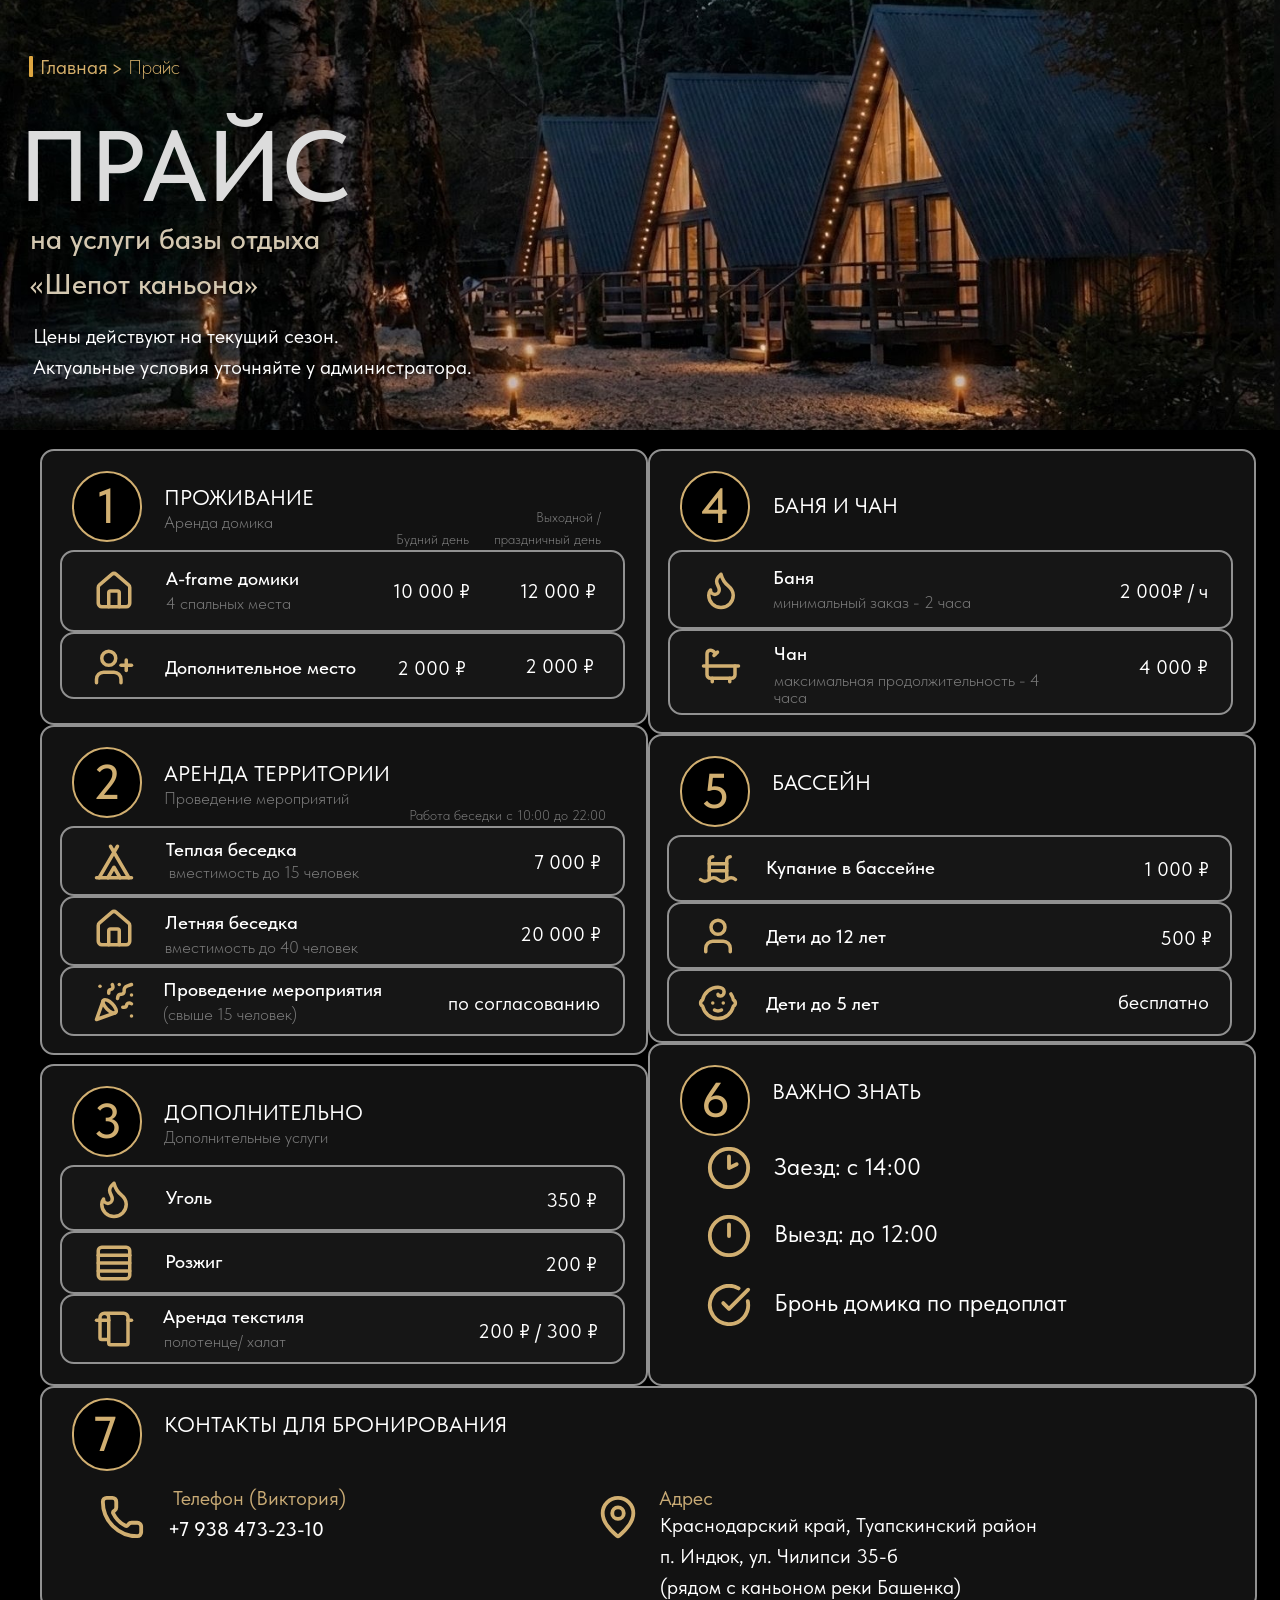
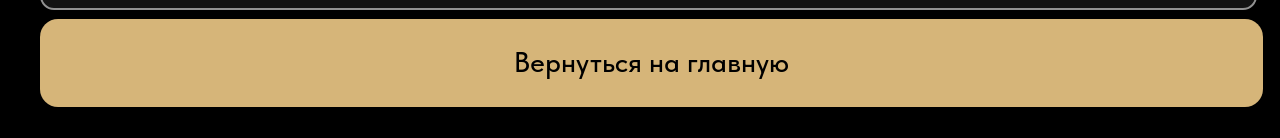
==== commit 273bbb04: "Add files via upload" ====
--- a/price.html
+++ b/price.html
@@ -8,47 +8,40 @@
     <title>
       Price
     </title>
-    <meta property="og:url" content="https://shepotkaniona.tilda.ws/price">
+    <meta property="og:url" content="https://shepotkaniona.github.io/price.html">
     <meta property="og:title" content="Price">
     <meta property="og:description" content="">
     <meta property="og:type" content="website">
-    <meta property="og:image" content="https://static.tildacdn.pub/tild3163-6361-4138-b035-656238653739/IMAGE_2026-07-18_193.jpg">
-    <link rel="canonical" href="https://shepotkaniona.tilda.ws/price">
+    <meta property="og:image" content="assets/images/IMAGE_2026-07-18_193.jpg">
+    <link rel="canonical" href="https://shepotkaniona.github.io/price.html">
     <!--/metatextblock-->
     <meta name="format-detection" content="telephone=no">
     <meta http-equiv="x-dns-prefetch-control" content="on">
-    <link rel="dns-prefetch" href="https://ws.tildacdn.com">
-    <link rel="dns-prefetch" href="https://static.tildacdn.pub">
+
     <!--favicons-->
-    <link rel="shortcut icon" href="https://static.tildacdn.pub/img/tildafavicon.ico" type="image/x-icon">
+    <link rel="shortcut icon" href="assets/images/favicon.ico" type="image/x-icon">
     <!--/favicons-->
     <!-- Assets -->
-    <script type="text/javascript" async="" id="tildastatscript" src="https://static.tildacdn.pub/js/tilda-stat-1.0.min.js">
-    </script>
-    <script src="https://neo.tildacdn.com/js/tilda-fallback-1.0.min.js" async="" charset="utf-8">
-    </script>
-    <link rel="stylesheet" href="https://static.tildacdn.pub/css/tilda-grid-3.0.min.css" type="text/css" media="all" onerror="this.loaderr='y';">
-    <link rel="stylesheet" href="https://static.tildacdn.pub/ws/project27470206/tilda-blocks-page154691436.min.css?t=1784701374" type="text/css" media="all" onerror="this.loaderr='y';">
-    <link rel="stylesheet" href="https://static.tildacdn.pub/css/fonts-tildasans.css" type="text/css" media="all" onerror="this.loaderr='y';">
-    <script nomodule="" src="https://static.tildacdn.pub/js/tilda-polyfill-1.0.min.js" charset="utf-8">
-    </script>
+    <link rel="stylesheet" href="assets/css/grid-3.0.min.css" type="text/css" media="all" onerror="this.loaderr='y';">
+    <link rel="stylesheet" href="assets/css/blocks-page154691436.min.css" type="text/css" media="all" onerror="this.loaderr='y';">
+    <link rel="stylesheet" href="assets/css/fonts-tildasans.css" type="text/css" media="all" onerror="this.loaderr='y';">
     <script type="text/javascript">
 function t_onReady(func) {if(document.readyState!='loading') {func();} else {document.addEventListener('DOMContentLoaded',func);}}
 function t_onFuncLoad(funcName,okFunc,time) {if(typeof window[funcName]==='function') {okFunc();} else {setTimeout(function() {t_onFuncLoad(funcName,okFunc,time);},(time||100));}}function t396_initialScale(t){var e=document.getElementById("rec"+t);if(e){var i=e.querySelector(".t396__artboard");if(i){window.tn_scale_initial_window_width||(window.tn_scale_initial_window_width=document.documentElement.clientWidth);var a=window.tn_scale_initial_window_width,r=[],n,l=i.getAttribute("data-artboard-screens");if(l){l=l.split(",");for(var o=0;o<l.length;o++)r[o]=parseInt(l[o],10)}else r=[320,480,640,960,1200];for(var o=0;o<r.length;o++){var d=r[o];a>=d&&(n=d)}var _="edit"===window.allrecords.getAttribute("data-tilda-mode"),c="center"===t396_getFieldValue(i,"valign",n,r),s="grid"===t396_getFieldValue(i,"upscale",n,r),w=t396_getFieldValue(i,"height_vh",n,r),g=t396_getFieldValue(i,"height",n,r),u=!!window.opr&&!!window.opr.addons||!!window.opera||-1!==navigator.userAgent.indexOf(" OPR/");if(!_&&c&&!s&&!w&&g&&!u){var h=parseFloat((a/n).toFixed(3)),f=[i,i.querySelector(".t396__carrier"),i.querySelector(".t396__filter")],v=Math.floor(parseInt(g,10)*h)+"px",p;i.style.setProperty("--initial-scale-height",v);for(var o=0;o<f.length;o++)f[o].style.setProperty("height","var(--initial-scale-height)");t396_scaleInitial__getElementsToScale(i).forEach((function(t){t.style.zoom=h}))}}}}function t396_scaleInitial__getElementsToScale(t){return t?Array.prototype.slice.call(t.children).filter((function(t){return t&&(t.classList.contains("t396__elem")||t.classList.contains("t396__group"))})):[]}function t396_getFieldValue(t,e,i,a){var r,n=a[a.length-1];if(!(r=i===n?t.getAttribute("data-artboard-"+e):t.getAttribute("data-artboard-"+e+"-res-"+i)))for(var l=0;l<a.length;l++){var o=a[l];if(!(o<=i)&&(r=o===n?t.getAttribute("data-artboard-"+e):t.getAttribute("data-artboard-"+e+"-res-"+o)))break}return r}window.TN_SCALE_INITIAL_VER="1.0",window.tn_scale_initial_window_width=null;
     </script>
-    <script src="https://static.tildacdn.pub/js/tilda-scripts-3.0.min.js" charset="utf-8" defer="" onerror="this.loaderr='y';">
-    </script>
-    <script src="https://static.tildacdn.pub/ws/project27470206/tilda-blocks-page154691436.min.js?t=1784701374" charset="utf-8" async="" onerror="this.loaderr='y';">
-    </script>
-    <script src="https://static.tildacdn.pub/js/tilda-lazyload-1.0.min.js" charset="utf-8" async="" onerror="this.loaderr='y';">
-    </script>
-    <script src="https://static.tildacdn.pub/js/tilda-zero-1.1.min.js" charset="utf-8" async="" onerror="this.loaderr='y';">
-    </script>
-    <script src="https://static.tildacdn.pub/js/tilda-zero-scale-1.0.min.js" charset="utf-8" async="" onerror="this.loaderr='y';">
-    </script>
-    <script src="https://static.tildacdn.pub/js/tilda-zero-fixed-1.0.min.js" charset="utf-8" async="" onerror="this.loaderr='y';">
-    </script>
-    <script src="https://static.tildacdn.pub/js/tilda-events-1.0.min.js" charset="utf-8" async="" onerror="this.loaderr='y';">
+    <script src="assets/js/scripts-3.0.min.js" charset="utf-8" defer="" onerror="this.loaderr='y';">
+    </script>
+    <script src="assets/js/blocks-page154691436.min.js" charset="utf-8" async="" onerror="this.loaderr='y';">
+    </script>
+    <script src="assets/js/lazyload-1.0.min.js" charset="utf-8" async="" onerror="this.loaderr='y';">
+    </script>
+    <script src="assets/js/zero-1.1.min.js" charset="utf-8" async="" onerror="this.loaderr='y';">
+    </script>
+    <script src="assets/js/zero-scale-1.0.min.js" charset="utf-8" async="" onerror="this.loaderr='y';">
+    </script>
+    <script src="assets/js/zero-fixed-1.0.min.js" charset="utf-8" async="" onerror="this.loaderr='y';">
+    </script>
+    <script src="assets/js/events-1.0.min.js" charset="utf-8" async="" onerror="this.loaderr='y';">
     </script>
     <script type="text/javascript">
 window.dataLayer=window.dataLayer||[];
@@ -67,7 +60,7 @@
       <div id="rec2479097211" class="r t-rec" style="--zoom: 1;" data-animationappear="off" data-record-type="396">
         <!-- T396 -->
         <style>
-#rec2479097211 .t396__artboard {height:430px;}#rec2479097211 .t396__filter {height:430px;}#rec2479097211 .t396__carrier{height:430px;background-position:center center;background-attachment:scroll;background-image:url('https://static.tildacdn.pub/tild3239-3635-4438-a334-633834366636/IMAGE_2026-07-17_174.jpg');background-size:cover;background-repeat:no-repeat;}@media screen and (max-width:1199px) {#rec2479097211 .t396__artboard,#rec2479097211 .t396__filter,#rec2479097211 .t396__carrier {height:380px;}#rec2479097211 .t396__filter {}#rec2479097211 .t396__carrier {background-attachment:scroll;}}@media screen and (max-width:959px) {#rec2479097211 .t396__artboard,#rec2479097211 .t396__filter,#rec2479097211 .t396__carrier {height:269px;}#rec2479097211 .t396__artboard {background-color:transparent;background-image:none;}#rec2479097211 .t396__filter {}#rec2479097211 .t396__carrier {background-image:url('https://static.tildacdn.pub/tild3239-3635-4438-a334-633834366636/IMAGE_2026-07-17_174.jpg');background-attachment:scroll;}}@media screen and (max-width:639px) {#rec2479097211 .t396__artboard,#rec2479097211 .t396__filter,#rec2479097211 .t396__carrier {height:249px;}#rec2479097211 .t396__filter {}#rec2479097211 .t396__carrier {background-attachment:scroll;}}@media screen and (max-width:479px) {#rec2479097211 .t396__artboard,#rec2479097211 .t396__filter,#rec2479097211 .t396__carrier {height:189px;}#rec2479097211 .t396__filter {}#rec2479097211 .t396__carrier {background-attachment:scroll;}}#rec2479097211 .tn-elem[data-elem-id="1784284756671000002"]{color:#dcdcdc;z-index:3;top:78px;;left:calc(50% - 600px + -21px);;width:349px;height:176px;}#rec2479097211 .tn-elem[data-elem-id="1784284756671000002"] .tn-atom{vertical-align:middle;color:#dcdcdc;font-size:100px;font-family:var(--t-text-font,Arial);line-height:1.55;font-weight:500;background-position:center center;border-width:var(--t396-borderwidth,0);border-style:var(--t396-borderstyle,solid);border-color:var(--t396-bordercolor,transparent);transition:background-color var(--t396-speedhover,0s) ease-in-out,color var(--t396-speedhover,0s) ease-in-out,border-color var(--t396-speedhover,0s) ease-in-out,box-shadow var(--t396-shadowshoverspeed,0.2s) ease-in-out;--t396-shadow-text-opacity:100%;text-shadow:var(--t396-shadow-text-x,0px) var(--t396-shadow-text-y,0px) var(--t396-shadow-text-blur,0px) rgba(var(--t396-shadow-text-color),var(--t396-shadow-text-opacity,100%));}@media screen and (max-width:1199px){#rec2479097211 .tn-elem[data-elem-id="1784284756671000002"]{display:table;top:83px;;left:calc(50% - 480px + 19px);;width:300px;height:133px;}#rec2479097211 .tn-elem[data-elem-id="1784284756671000002"] .tn-atom{vertical-align:middle;white-space:normal;font-size:74px;background-size:cover;}}@media screen and (max-width:959px){#rec2479097211 .tn-elem[data-elem-id="1784284756671000002"]{display:table;top:71px;;left:calc(50% - 320px + 23px);;width:px;height:97px;}#rec2479097211 .tn-elem[data-elem-id="1784284756671000002"] .tn-atom{white-space:normal;font-size:55px;background-size:cover;}}@media screen and (max-width:639px){#rec2479097211 .tn-elem[data-elem-id="1784284756671000002"]{display:table;top:47px;;left:calc(50% - 240px + 28px);;width:300px;height:97px;}#rec2479097211 .tn-elem[data-elem-id="1784284756671000002"] .tn-atom{vertical-align:middle;white-space:normal;background-size:cover;}}@media screen and (max-width:479px){#rec2479097211 .tn-elem[data-elem-id="1784284756671000002"]{display:table;top:27px;;left:calc(50% - 160px + 27px);;width:px;}#rec2479097211 .tn-elem[data-elem-id="1784284756671000002"] .tn-atom{white-space:normal;font-size:38px;background-size:cover;}}#rec2479097211 .tn-elem[data-elem-id="1784284756671000004"]{color:#d4c8b1;z-index:3;top:216px;;left:calc(50% - 600px + -10px);;width:auto;height:auto;}#rec2479097211 .tn-elem[data-elem-id="1784284756671000004"] .tn-atom{vertical-align:middle;white-space:nowrap;color:#d4c8b1;font-size:29px;font-family:var(--t-text-font,Arial);line-height:1.55;font-weight:500;background-position:center center;border-width:var(--t396-borderwidth,0);border-style:var(--t396-borderstyle,solid);border-color:var(--t396-bordercolor,transparent);transition:background-color var(--t396-speedhover,0s) ease-in-out,color var(--t396-speedhover,0s) ease-in-out,border-color var(--t396-speedhover,0s) ease-in-out,box-shadow var(--t396-shadowshoverspeed,0.2s) ease-in-out;--t396-shadow-text-opacity:100%;text-shadow:var(--t396-shadow-text-x,0px) var(--t396-shadow-text-y,0px) var(--t396-shadow-text-blur,0px) rgba(var(--t396-shadow-text-color),var(--t396-shadow-text-opacity,100%));}@media screen and (max-width:1199px){#rec2479097211 .tn-elem[data-elem-id="1784284756671000004"]{display:table;top:190px;;left:calc(50% - 480px + 22px);;width:auto;height:auto;}#rec2479097211 .tn-elem[data-elem-id="1784284756671000004"] .tn-atom{white-space:nowrap;font-size:23px;background-size:cover;}}@media screen and (max-width:959px){#rec2479097211 .tn-elem[data-elem-id="1784284756671000004"]{display:table;top:139px;;left:calc(50% - 320px + 28px);;width:auto;height:auto;}#rec2479097211 .tn-elem[data-elem-id="1784284756671000004"] .tn-atom{white-space:nowrap;font-size:19px;background-size:cover;}}@media screen and (max-width:639px){#rec2479097211 .tn-elem[data-elem-id="1784284756671000004"]{display:table;top:121px;;left:calc(50% - 240px + 31px);;width:auto;height:auto;}#rec2479097211 .tn-elem[data-elem-id="1784284756671000004"] .tn-atom{vertical-align:middle;white-space:nowrap;background-size:cover;}}@media screen and (max-width:479px){#rec2479097211 .tn-elem[data-elem-id="1784284756671000004"]{display:table;top:91px;;left:calc(50% - 160px + 31px);;width:auto;height:auto;}#rec2479097211 .tn-elem[data-elem-id="1784284756671000004"] .tn-atom{white-space:nowrap;font-size:14px;background-size:cover;}}#rec2479097211 .tn-elem[data-elem-id="1784350083332000001"]{color:#ffffff;z-index:3;top:321px;;left:calc(50% - 600px + -7px);;width:auto;height:auto;}#rec2479097211 .tn-elem[data-elem-id="1784350083332000001"] .tn-atom{vertical-align:middle;white-space:nowrap;color:#ffffff;font-size:20px;font-family:var(--t-text-font,Arial);line-height:1.55;font-weight:400;background-position:center center;border-width:var(--t396-borderwidth,0);border-style:var(--t396-borderstyle,solid);border-color:var(--t396-bordercolor,transparent);transition:background-color var(--t396-speedhover,0s) ease-in-out,color var(--t396-speedhover,0s) ease-in-out,border-color var(--t396-speedhover,0s) ease-in-out,box-shadow var(--t396-shadowshoverspeed,0.2s) ease-in-out;--t396-shadow-text-opacity:100%;text-shadow:var(--t396-shadow-text-x,0px) var(--t396-shadow-text-y,0px) var(--t396-shadow-text-blur,0px) rgba(var(--t396-shadow-text-color),var(--t396-shadow-text-opacity,100%));}@media screen and (max-width:1199px){#rec2479097211 .tn-elem[data-elem-id="1784350083332000001"]{display:table;top:276px;;left:calc(50% - 480px + 26px);;width:auto;height:auto;}#rec2479097211 .tn-elem[data-elem-id="1784350083332000001"] .tn-atom{white-space:nowrap;background-size:cover;}}@media screen and (max-width:959px){#rec2479097211 .tn-elem[data-elem-id="1784350083332000001"]{display:table;top:204px;;left:calc(50% - 320px + 28px);;width:auto;height:auto;}#rec2479097211 .tn-elem[data-elem-id="1784350083332000001"] .tn-atom{white-space:nowrap;font-size:16px;background-size:cover;}}@media screen and (max-width:639px){#rec2479097211 .tn-elem[data-elem-id="1784350083332000001"]{display:table;top:183px;;left:calc(50% - 240px + 36px);;width:auto;height:auto;}#rec2479097211 .tn-elem[data-elem-id="1784350083332000001"] .tn-atom{white-space:nowrap;background-size:cover;}}@media screen and (max-width:479px){#rec2479097211 .tn-elem[data-elem-id="1784350083332000001"]{display:table;top:128px;;left:calc(50% - 160px + 31px);;width:266px;height:57px;}#rec2479097211 .tn-elem[data-elem-id="1784350083332000001"] .tn-atom{vertical-align:middle;white-space:normal;font-size:12px;background-size:cover;}}#rec2479097211 .tn-elem[data-elem-id="1784371032316000001"]{z-index:3;top:56px;;left:calc(50% - 600px + -11px);;width:4px;height:21px;}#rec2479097211 .tn-elem[data-elem-id="1784371032316000001"] .tn-atom{border-radius:1px 1px 1px 1px;background-color:#dea741;background-position:center center;border-width:var(--t396-borderwidth,0);border-style:var(--t396-borderstyle,solid);border-color:var(--t396-bordercolor,transparent);transition:background-color var(--t396-speedhover,0s) ease-in-out,color var(--t396-speedhover,0s) ease-in-out,border-color var(--t396-speedhover,0s) ease-in-out,box-shadow var(--t396-shadowshoverspeed,0.2s) ease-in-out;}@media screen and (max-width:1199px){#rec2479097211 .tn-elem[data-elem-id="1784371032316000001"]{display:table;top:65px;;left:calc(50% - 480px + 26px);;}}@media screen and (max-width:959px){#rec2479097211 .tn-elem[data-elem-id="1784371032316000001"]{display:table;top:45px;;left:calc(50% - 320px + 26px);;}}@media screen and (max-width:639px){#rec2479097211 .tn-elem[data-elem-id="1784371032316000001"]{display:table;top:24px;;left:calc(50% - 240px + 33px);;width:3px;height:17px;}}@media screen and (max-width:479px){#rec2479097211 .tn-elem[data-elem-id="1784371032316000001"]{display:table;top:24px;;left:calc(50% - 160px + 30px);;width:3px;height:13px;}}#rec2479097211 .tn-elem[data-elem-id="1784371099008000004"]{color:#d6b06b;z-index:3;top:54px;;left:calc(50% - 600px + 71px);;width:auto;height:auto;}#rec2479097211 .tn-elem[data-elem-id="1784371099008000004"] .tn-atom{vertical-align:middle;white-space:nowrap;color:#d6b06b;font-size:20px;font-family:var(--t-text-font,Arial);line-height:1.55;font-weight:400;background-position:center center;border-width:var(--t396-borderwidth,0);border-style:var(--t396-borderstyle,solid);border-color:var(--t396-bordercolor,transparent);transition:background-color var(--t396-speedhover,0s) ease-in-out,color var(--t396-speedhover,0s) ease-in-out,border-color var(--t396-speedhover,0s) ease-in-out,box-shadow var(--t396-shadowshoverspeed,0.2s) ease-in-out;--t396-shadow-text-opacity:100%;text-shadow:var(--t396-shadow-text-x,0px) var(--t396-shadow-text-y,0px) var(--t396-shadow-text-blur,0px) rgba(var(--t396-shadow-text-color),var(--t396-shadow-text-opacity,100%));}@media screen and (max-width:1199px){#rec2479097211 .tn-elem[data-elem-id="1784371099008000004"]{display:table;top:63px;;left:calc(50% - 480px + 108px);;width:auto;height:auto;}#rec2479097211 .tn-elem[data-elem-id="1784371099008000004"] .tn-atom{white-space:nowrap;background-size:cover;}}@media screen and (max-width:959px){#rec2479097211 .tn-elem[data-elem-id="1784371099008000004"]{display:table;top:43px;;left:calc(50% - 320px + 108px);;width:auto;height:auto;}#rec2479097211 .tn-elem[data-elem-id="1784371099008000004"] .tn-atom{white-space:nowrap;background-size:cover;}}@media screen and (max-width:639px){#rec2479097211 .tn-elem[data-elem-id="1784371099008000004"]{display:table;top:21px;;left:calc(50% - 240px + 102px);;width:auto;height:auto;}#rec2479097211 .tn-elem[data-elem-id="1784371099008000004"] .tn-atom{white-space:nowrap;font-size:17px;background-size:cover;}}@media screen and (max-width:479px){#rec2479097211 .tn-elem[data-elem-id="1784371099008000004"]{display:table;top:23px;;left:calc(50% - 160px + 90px);;width:auto;height:auto;}#rec2479097211 .tn-elem[data-elem-id="1784371099008000004"] .tn-atom{white-space:nowrap;font-size:13px;background-size:cover;}}#rec2479097211 .tn-elem[data-elem-id="1784371113384000005"]{color:#d6b06b;z-index:3;top:52px;;left:calc(50% - 600px + 88px);;width:auto;height:auto;}#rec2479097211 .tn-elem[data-elem-id="1784371113384000005"] .tn-atom{vertical-align:middle;white-space:nowrap;color:#d6b06b;font-size:20px;font-family:var(--t-text-font,Arial);line-height:1.55;font-weight:200;background-position:center center;border-width:var(--t396-borderwidth,0);border-style:var(--t396-borderstyle,solid);border-color:var(--t396-bordercolor,transparent);transition:background-color var(--t396-speedhover,0s) ease-in-out,color var(--t396-speedhover,0s) ease-in-out,border-color var(--t396-speedhover,0s) ease-in-out,box-shadow var(--t396-shadowshoverspeed,0.2s) ease-in-out;--t396-shadow-text-opacity:100%;text-shadow:var(--t396-shadow-text-x,0px) var(--t396-shadow-text-y,0px) var(--t396-shadow-text-blur,0px) rgba(var(--t396-shadow-text-color),var(--t396-shadow-text-opacity,100%));}@media screen and (max-width:1199px){#rec2479097211 .tn-elem[data-elem-id="1784371113384000005"]{display:table;top:61px;;left:calc(50% - 480px + 125px);;width:auto;height:auto;}#rec2479097211 .tn-elem[data-elem-id="1784371113384000005"] .tn-atom{white-space:nowrap;background-size:cover;}}@media screen and (max-width:959px){#rec2479097211 .tn-elem[data-elem-id="1784371113384000005"]{display:table;top:41px;;left:calc(50% - 320px + 125px);;width:auto;height:auto;}#rec2479097211 .tn-elem[data-elem-id="1784371113384000005"] .tn-atom{white-space:nowrap;background-size:cover;}}@media screen and (max-width:639px){#rec2479097211 .tn-elem[data-elem-id="1784371113384000005"]{display:table;top:19px;;left:calc(50% - 240px + 119px);;width:auto;height:auto;}#rec2479097211 .tn-elem[data-elem-id="1784371113384000005"] .tn-atom{white-space:nowrap;font-size:17px;background-size:cover;}}@media screen and (max-width:479px){#rec2479097211 .tn-elem[data-elem-id="1784371113384000005"]{display:table;top:19px;;left:calc(50% - 160px + 105px);;width:auto;height:auto;}#rec2479097211 .tn-elem[data-elem-id="1784371113384000005"] .tn-atom{white-space:nowrap;font-size:14px;background-size:cover;}}#rec2479097211 .tn-elem[data-elem-id="1784448082856000001"]{color:#d6b06b;text-align:center;z-index:3;top:52px;;left:calc(50% - 600px + -2px);;width:71px;height:31px;}#rec2479097211 .tn-elem[data-elem-id="1784448082856000001"] .tn-atom{color:#d6b06b;font-size:20px;font-family:var(--t-text-font,Arial);line-height:1.55;font-weight:400;border-radius:30px 30px 30px 30px;background-position:center center;--t396-speedhover:0.2s;transition:background-color var(--t396-speedhover,0s) ease-in-out,color var(--t396-speedhover,0s) ease-in-out,border-color var(--t396-speedhover,0s) ease-in-out,box-shadow var(--t396-shadowshoverspeed,0.2s) ease-in-out;-webkit-box-pack:center;-ms-flex-pack:center;justify-content:center;}#rec2479097211 .tn-elem[data-elem-id="1784448082856000001"] .tn-atom::after{display:none;}#rec2479097211 .tn-elem[data-elem-id="1784448082856000001"] .tn-atom .tn-atom__button-content{column-gap:10px;padding:0px 0px 0px 0px;}#rec2479097211 .tn-elem[data-elem-id="1784448082856000001"] .tn-atom .tn-atom__button-text{transition:color var(--t396-speedhover,0s) ease-in-out;color:#d6b06b;}#rec2479097211 .tn-elem[data-elem-id="1784448082856000001"] .tn-atom .tn-atom__button-border::before{display:none;}#rec2479097211 .tn-elem[data-elem-id="1784448082856000001"] .tn-atom .tn-atom__button-border::after{display:none;}@media (hover),(min-width:0\0){#rec2479097211 .tn-elem[data-elem-id="1784448082856000001"] .tn-atom:hover::after{opacity:0;}#rec2479097211 .tn-elem[data-elem-id="1784448082856000001"] .tn-atom:hover{animation-name:none;}}@media (hover),(min-width:0\0){#rec2479097211 .tn-elem[data-elem-id="1784448082856000001"] .tn-atom:hover{color:#c2a061;}#rec2479097211 .tn-elem[data-elem-id="1784448082856000001"] .tn-atom:hover .tn-atom__button-text{color:#c2a061;}}@media screen and (max-width:1199px){#rec2479097211 .tn-elem[data-elem-id="1784448082856000001"]{display:block;top:61px;;left:calc(50% - 480px + 35px);;width:px;}#rec2479097211 .tn-elem[data-elem-id="1784448082856000001"] .tn-atom{white-space:normal;background-size:cover;}#rec2479097211 .tn-elem[data-elem-id="1784448082856000001"] .tn-atom::after{display:none;}#rec2479097211 .tn-elem[data-elem-id="1784448082856000001"] .tn-atom .tn-atom__button-text{overflow:visible;}#rec2479097211 .tn-elem[data-elem-id="1784448082856000001"] .tn-atom .tn-atom__button-border::before{display:none;}#rec2479097211 .tn-elem[data-elem-id="1784448082856000001"] .tn-atom .tn-atom__button-border::after{display:none;}@media (hover),(min-width:0\0){#rec2479097211 .tn-elem[data-elem-id="1784448082856000001"] .tn-atom:hover::after{opacity:0;}#rec2479097211 .tn-elem[data-elem-id="1784448082856000001"] .tn-atom:hover{animation-name:none;}}}@media screen and (max-width:959px){#rec2479097211 .tn-elem[data-elem-id="1784448082856000001"]{display:block;top:41px;;width:px;}#rec2479097211 .tn-elem[data-elem-id="1784448082856000001"] .tn-atom{white-space:normal;background-size:cover;}#rec2479097211 .tn-elem[data-elem-id="1784448082856000001"] .tn-atom::after{display:none;}#rec2479097211 .tn-elem[data-elem-id="1784448082856000001"] .tn-atom .tn-atom__button-text{overflow:visible;}#rec2479097211 .tn-elem[data-elem-id="1784448082856000001"] .tn-atom .tn-atom__button-border::before{display:none;}#rec2479097211 .tn-elem[data-elem-id="1784448082856000001"] .tn-atom .tn-atom__button-border::after{display:none;}@media (hover),(min-width:0\0){#rec2479097211 .tn-elem[data-elem-id="1784448082856000001"] .tn-atom:hover::after{opacity:0;}#rec2479097211 .tn-elem[data-elem-id="1784448082856000001"] .tn-atom:hover{animation-name:none;}}}@media screen and (max-width:639px){#rec2479097211 .tn-elem[data-elem-id="1784448082856000001"]{display:block;top:17px;;left:calc(50% - 240px + 34px);;width:px;}#rec2479097211 .tn-elem[data-elem-id="1784448082856000001"] .tn-atom{white-space:normal;font-size:18px;background-size:cover;}#rec2479097211 .tn-elem[data-elem-id="1784448082856000001"] .tn-atom::after{display:none;}#rec2479097211 .tn-elem[data-elem-id="1784448082856000001"] .tn-atom .tn-atom__button-text{overflow:visible;}#rec2479097211 .tn-elem[data-elem-id="1784448082856000001"] .tn-atom .tn-atom__button-border::before{display:none;}#rec2479097211 .tn-elem[data-elem-id="1784448082856000001"] .tn-atom .tn-atom__button-border::after{display:none;}@media (hover),(min-width:0\0){#rec2479097211 .tn-elem[data-elem-id="1784448082856000001"] .tn-atom:hover::after{opacity:0;}#rec2479097211 .tn-elem[data-elem-id="1784448082856000001"] .tn-atom:hover{animation-name:none;}}}@media screen and (max-width:479px){#rec2479097211 .tn-elem[data-elem-id="1784448082856000001"]{display:block;top:15px;;left:calc(50% - 160px + 25px);;width:px;}#rec2479097211 .tn-elem[data-elem-id="1784448082856000001"] .tn-atom{white-space:normal;font-size:14px;background-size:cover;}#rec2479097211 .tn-elem[data-elem-id="1784448082856000001"] .tn-atom::after{display:none;}#rec2479097211 .tn-elem[data-elem-id="1784448082856000001"] .tn-atom .tn-atom__button-text{overflow:visible;}#rec2479097211 .tn-elem[data-elem-id="1784448082856000001"] .tn-atom .tn-atom__button-border::before{display:none;}#rec2479097211 .tn-elem[data-elem-id="1784448082856000001"] .tn-atom .tn-atom__button-border::after{display:none;}@media (hover),(min-width:0\0){#rec2479097211 .tn-elem[data-elem-id="1784448082856000001"] .tn-atom:hover::after{opacity:0;}#rec2479097211 .tn-elem[data-elem-id="1784448082856000001"] .tn-atom:hover{animation-name:none;}}}
+#rec2479097211 .t396__artboard {height:430px;}#rec2479097211 .t396__filter {height:430px;}#rec2479097211 .t396__carrier{height:430px;background-position:center center;background-attachment:scroll;background-image:url('assets/images/IMAGE_2026-07-17_174.jpg');background-size:cover;background-repeat:no-repeat;}@media screen and (max-width:1199px) {#rec2479097211 .t396__artboard,#rec2479097211 .t396__filter,#rec2479097211 .t396__carrier {height:380px;}#rec2479097211 .t396__filter {}#rec2479097211 .t396__carrier {background-attachment:scroll;}}@media screen and (max-width:959px) {#rec2479097211 .t396__artboard,#rec2479097211 .t396__filter,#rec2479097211 .t396__carrier {height:269px;}#rec2479097211 .t396__artboard {background-color:transparent;background-image:none;}#rec2479097211 .t396__filter {}#rec2479097211 .t396__carrier {background-image:url('assets/images/IMAGE_2026-07-17_174.jpg');background-attachment:scroll;}}@media screen and (max-width:639px) {#rec2479097211 .t396__artboard,#rec2479097211 .t396__filter,#rec2479097211 .t396__carrier {height:249px;}#rec2479097211 .t396__filter {}#rec2479097211 .t396__carrier {background-attachment:scroll;}}@media screen and (max-width:479px) {#rec2479097211 .t396__artboard,#rec2479097211 .t396__filter,#rec2479097211 .t396__carrier {height:189px;}#rec2479097211 .t396__filter {}#rec2479097211 .t396__carrier {background-attachment:scroll;}}#rec2479097211 .tn-elem[data-elem-id="1784284756671000002"]{color:#dcdcdc;z-index:3;top:78px;;left:calc(50% - 600px + -21px);;width:349px;height:176px;}#rec2479097211 .tn-elem[data-elem-id="1784284756671000002"] .tn-atom{vertical-align:middle;color:#dcdcdc;font-size:100px;font-family:var(--t-text-font,Arial);line-height:1.55;font-weight:500;background-position:center center;border-width:var(--t396-borderwidth,0);border-style:var(--t396-borderstyle,solid);border-color:var(--t396-bordercolor,transparent);transition:background-color var(--t396-speedhover,0s) ease-in-out,color var(--t396-speedhover,0s) ease-in-out,border-color var(--t396-speedhover,0s) ease-in-out,box-shadow var(--t396-shadowshoverspeed,0.2s) ease-in-out;--t396-shadow-text-opacity:100%;text-shadow:var(--t396-shadow-text-x,0px) var(--t396-shadow-text-y,0px) var(--t396-shadow-text-blur,0px) rgba(var(--t396-shadow-text-color),var(--t396-shadow-text-opacity,100%));}@media screen and (max-width:1199px){#rec2479097211 .tn-elem[data-elem-id="1784284756671000002"]{display:table;top:83px;;left:calc(50% - 480px + 19px);;width:300px;height:133px;}#rec2479097211 .tn-elem[data-elem-id="1784284756671000002"] .tn-atom{vertical-align:middle;white-space:normal;font-size:74px;background-size:cover;}}@media screen and (max-width:959px){#rec2479097211 .tn-elem[data-elem-id="1784284756671000002"]{display:table;top:71px;;left:calc(50% - 320px + 23px);;width:px;height:97px;}#rec2479097211 .tn-elem[data-elem-id="1784284756671000002"] .tn-atom{white-space:normal;font-size:55px;background-size:cover;}}@media screen and (max-width:639px){#rec2479097211 .tn-elem[data-elem-id="1784284756671000002"]{display:table;top:47px;;left:calc(50% - 240px + 28px);;width:300px;height:97px;}#rec2479097211 .tn-elem[data-elem-id="1784284756671000002"] .tn-atom{vertical-align:middle;white-space:normal;background-size:cover;}}@media screen and (max-width:479px){#rec2479097211 .tn-elem[data-elem-id="1784284756671000002"]{display:table;top:27px;;left:calc(50% - 160px + 27px);;width:px;}#rec2479097211 .tn-elem[data-elem-id="1784284756671000002"] .tn-atom{white-space:normal;font-size:38px;background-size:cover;}}#rec2479097211 .tn-elem[data-elem-id="1784284756671000004"]{color:#d4c8b1;z-index:3;top:216px;;left:calc(50% - 600px + -10px);;width:auto;height:auto;}#rec2479097211 .tn-elem[data-elem-id="1784284756671000004"] .tn-atom{vertical-align:middle;white-space:nowrap;color:#d4c8b1;font-size:29px;font-family:var(--t-text-font,Arial);line-height:1.55;font-weight:500;background-position:center center;border-width:var(--t396-borderwidth,0);border-style:var(--t396-borderstyle,solid);border-color:var(--t396-bordercolor,transparent);transition:background-color var(--t396-speedhover,0s) ease-in-out,color var(--t396-speedhover,0s) ease-in-out,border-color var(--t396-speedhover,0s) ease-in-out,box-shadow var(--t396-shadowshoverspeed,0.2s) ease-in-out;--t396-shadow-text-opacity:100%;text-shadow:var(--t396-shadow-text-x,0px) var(--t396-shadow-text-y,0px) var(--t396-shadow-text-blur,0px) rgba(var(--t396-shadow-text-color),var(--t396-shadow-text-opacity,100%));}@media screen and (max-width:1199px){#rec2479097211 .tn-elem[data-elem-id="1784284756671000004"]{display:table;top:190px;;left:calc(50% - 480px + 22px);;width:auto;height:auto;}#rec2479097211 .tn-elem[data-elem-id="1784284756671000004"] .tn-atom{white-space:nowrap;font-size:23px;background-size:cover;}}@media screen and (max-width:959px){#rec2479097211 .tn-elem[data-elem-id="1784284756671000004"]{display:table;top:139px;;left:calc(50% - 320px + 28px);;width:auto;height:auto;}#rec2479097211 .tn-elem[data-elem-id="1784284756671000004"] .tn-atom{white-space:nowrap;font-size:19px;background-size:cover;}}@media screen and (max-width:639px){#rec2479097211 .tn-elem[data-elem-id="1784284756671000004"]{display:table;top:121px;;left:calc(50% - 240px + 31px);;width:auto;height:auto;}#rec2479097211 .tn-elem[data-elem-id="1784284756671000004"] .tn-atom{vertical-align:middle;white-space:nowrap;background-size:cover;}}@media screen and (max-width:479px){#rec2479097211 .tn-elem[data-elem-id="1784284756671000004"]{display:table;top:91px;;left:calc(50% - 160px + 31px);;width:auto;height:auto;}#rec2479097211 .tn-elem[data-elem-id="1784284756671000004"] .tn-atom{white-space:nowrap;font-size:14px;background-size:cover;}}#rec2479097211 .tn-elem[data-elem-id="1784350083332000001"]{color:#ffffff;z-index:3;top:321px;;left:calc(50% - 600px + -7px);;width:auto;height:auto;}#rec2479097211 .tn-elem[data-elem-id="1784350083332000001"] .tn-atom{vertical-align:middle;white-space:nowrap;color:#ffffff;font-size:20px;font-family:var(--t-text-font,Arial);line-height:1.55;font-weight:400;background-position:center center;border-width:var(--t396-borderwidth,0);border-style:var(--t396-borderstyle,solid);border-color:var(--t396-bordercolor,transparent);transition:background-color var(--t396-speedhover,0s) ease-in-out,color var(--t396-speedhover,0s) ease-in-out,border-color var(--t396-speedhover,0s) ease-in-out,box-shadow var(--t396-shadowshoverspeed,0.2s) ease-in-out;--t396-shadow-text-opacity:100%;text-shadow:var(--t396-shadow-text-x,0px) var(--t396-shadow-text-y,0px) var(--t396-shadow-text-blur,0px) rgba(var(--t396-shadow-text-color),var(--t396-shadow-text-opacity,100%));}@media screen and (max-width:1199px){#rec2479097211 .tn-elem[data-elem-id="1784350083332000001"]{display:table;top:276px;;left:calc(50% - 480px + 26px);;width:auto;height:auto;}#rec2479097211 .tn-elem[data-elem-id="1784350083332000001"] .tn-atom{white-space:nowrap;background-size:cover;}}@media screen and (max-width:959px){#rec2479097211 .tn-elem[data-elem-id="1784350083332000001"]{display:table;top:204px;;left:calc(50% - 320px + 28px);;width:auto;height:auto;}#rec2479097211 .tn-elem[data-elem-id="1784350083332000001"] .tn-atom{white-space:nowrap;font-size:16px;background-size:cover;}}@media screen and (max-width:639px){#rec2479097211 .tn-elem[data-elem-id="1784350083332000001"]{display:table;top:183px;;left:calc(50% - 240px + 36px);;width:auto;height:auto;}#rec2479097211 .tn-elem[data-elem-id="1784350083332000001"] .tn-atom{white-space:nowrap;background-size:cover;}}@media screen and (max-width:479px){#rec2479097211 .tn-elem[data-elem-id="1784350083332000001"]{display:table;top:128px;;left:calc(50% - 160px + 31px);;width:266px;height:57px;}#rec2479097211 .tn-elem[data-elem-id="1784350083332000001"] .tn-atom{vertical-align:middle;white-space:normal;font-size:12px;background-size:cover;}}#rec2479097211 .tn-elem[data-elem-id="1784371032316000001"]{z-index:3;top:56px;;left:calc(50% - 600px + -11px);;width:4px;height:21px;}#rec2479097211 .tn-elem[data-elem-id="1784371032316000001"] .tn-atom{border-radius:1px 1px 1px 1px;background-color:#dea741;background-position:center center;border-width:var(--t396-borderwidth,0);border-style:var(--t396-borderstyle,solid);border-color:var(--t396-bordercolor,transparent);transition:background-color var(--t396-speedhover,0s) ease-in-out,color var(--t396-speedhover,0s) ease-in-out,border-color var(--t396-speedhover,0s) ease-in-out,box-shadow var(--t396-shadowshoverspeed,0.2s) ease-in-out;}@media screen and (max-width:1199px){#rec2479097211 .tn-elem[data-elem-id="1784371032316000001"]{display:table;top:65px;;left:calc(50% - 480px + 26px);;}}@media screen and (max-width:959px){#rec2479097211 .tn-elem[data-elem-id="1784371032316000001"]{display:table;top:45px;;left:calc(50% - 320px + 26px);;}}@media screen and (max-width:639px){#rec2479097211 .tn-elem[data-elem-id="1784371032316000001"]{display:table;top:24px;;left:calc(50% - 240px + 33px);;width:3px;height:17px;}}@media screen and (max-width:479px){#rec2479097211 .tn-elem[data-elem-id="1784371032316000001"]{display:table;top:24px;;left:calc(50% - 160px + 30px);;width:3px;height:13px;}}#rec2479097211 .tn-elem[data-elem-id="1784371099008000004"]{color:#d6b06b;z-index:3;top:54px;;left:calc(50% - 600px + 71px);;width:auto;height:auto;}#rec2479097211 .tn-elem[data-elem-id="1784371099008000004"] .tn-atom{vertical-align:middle;white-space:nowrap;color:#d6b06b;font-size:20px;font-family:var(--t-text-font,Arial);line-height:1.55;font-weight:400;background-position:center center;border-width:var(--t396-borderwidth,0);border-style:var(--t396-borderstyle,solid);border-color:var(--t396-bordercolor,transparent);transition:background-color var(--t396-speedhover,0s) ease-in-out,color var(--t396-speedhover,0s) ease-in-out,border-color var(--t396-speedhover,0s) ease-in-out,box-shadow var(--t396-shadowshoverspeed,0.2s) ease-in-out;--t396-shadow-text-opacity:100%;text-shadow:var(--t396-shadow-text-x,0px) var(--t396-shadow-text-y,0px) var(--t396-shadow-text-blur,0px) rgba(var(--t396-shadow-text-color),var(--t396-shadow-text-opacity,100%));}@media screen and (max-width:1199px){#rec2479097211 .tn-elem[data-elem-id="1784371099008000004"]{display:table;top:63px;;left:calc(50% - 480px + 108px);;width:auto;height:auto;}#rec2479097211 .tn-elem[data-elem-id="1784371099008000004"] .tn-atom{white-space:nowrap;background-size:cover;}}@media screen and (max-width:959px){#rec2479097211 .tn-elem[data-elem-id="1784371099008000004"]{display:table;top:43px;;left:calc(50% - 320px + 108px);;width:auto;height:auto;}#rec2479097211 .tn-elem[data-elem-id="1784371099008000004"] .tn-atom{white-space:nowrap;background-size:cover;}}@media screen and (max-width:639px){#rec2479097211 .tn-elem[data-elem-id="1784371099008000004"]{display:table;top:21px;;left:calc(50% - 240px + 102px);;width:auto;height:auto;}#rec2479097211 .tn-elem[data-elem-id="1784371099008000004"] .tn-atom{white-space:nowrap;font-size:17px;background-size:cover;}}@media screen and (max-width:479px){#rec2479097211 .tn-elem[data-elem-id="1784371099008000004"]{display:table;top:23px;;left:calc(50% - 160px + 90px);;width:auto;height:auto;}#rec2479097211 .tn-elem[data-elem-id="1784371099008000004"] .tn-atom{white-space:nowrap;font-size:13px;background-size:cover;}}#rec2479097211 .tn-elem[data-elem-id="1784371113384000005"]{color:#d6b06b;z-index:3;top:52px;;left:calc(50% - 600px + 88px);;width:auto;height:auto;}#rec2479097211 .tn-elem[data-elem-id="1784371113384000005"] .tn-atom{vertical-align:middle;white-space:nowrap;color:#d6b06b;font-size:20px;font-family:var(--t-text-font,Arial);line-height:1.55;font-weight:200;background-position:center center;border-width:var(--t396-borderwidth,0);border-style:var(--t396-borderstyle,solid);border-color:var(--t396-bordercolor,transparent);transition:background-color var(--t396-speedhover,0s) ease-in-out,color var(--t396-speedhover,0s) ease-in-out,border-color var(--t396-speedhover,0s) ease-in-out,box-shadow var(--t396-shadowshoverspeed,0.2s) ease-in-out;--t396-shadow-text-opacity:100%;text-shadow:var(--t396-shadow-text-x,0px) var(--t396-shadow-text-y,0px) var(--t396-shadow-text-blur,0px) rgba(var(--t396-shadow-text-color),var(--t396-shadow-text-opacity,100%));}@media screen and (max-width:1199px){#rec2479097211 .tn-elem[data-elem-id="1784371113384000005"]{display:table;top:61px;;left:calc(50% - 480px + 125px);;width:auto;height:auto;}#rec2479097211 .tn-elem[data-elem-id="1784371113384000005"] .tn-atom{white-space:nowrap;background-size:cover;}}@media screen and (max-width:959px){#rec2479097211 .tn-elem[data-elem-id="1784371113384000005"]{display:table;top:41px;;left:calc(50% - 320px + 125px);;width:auto;height:auto;}#rec2479097211 .tn-elem[data-elem-id="1784371113384000005"] .tn-atom{white-space:nowrap;background-size:cover;}}@media screen and (max-width:639px){#rec2479097211 .tn-elem[data-elem-id="1784371113384000005"]{display:table;top:19px;;left:calc(50% - 240px + 119px);;width:auto;height:auto;}#rec2479097211 .tn-elem[data-elem-id="1784371113384000005"] .tn-atom{white-space:nowrap;font-size:17px;background-size:cover;}}@media screen and (max-width:479px){#rec2479097211 .tn-elem[data-elem-id="1784371113384000005"]{display:table;top:19px;;left:calc(50% - 160px + 105px);;width:auto;height:auto;}#rec2479097211 .tn-elem[data-elem-id="1784371113384000005"] .tn-atom{white-space:nowrap;font-size:14px;background-size:cover;}}#rec2479097211 .tn-elem[data-elem-id="1784448082856000001"]{color:#d6b06b;text-align:center;z-index:3;top:52px;;left:calc(50% - 600px + -2px);;width:71px;height:31px;}#rec2479097211 .tn-elem[data-elem-id="1784448082856000001"] .tn-atom{color:#d6b06b;font-size:20px;font-family:var(--t-text-font,Arial);line-height:1.55;font-weight:400;border-radius:30px 30px 30px 30px;background-position:center center;--t396-speedhover:0.2s;transition:background-color var(--t396-speedhover,0s) ease-in-out,color var(--t396-speedhover,0s) ease-in-out,border-color var(--t396-speedhover,0s) ease-in-out,box-shadow var(--t396-shadowshoverspeed,0.2s) ease-in-out;-webkit-box-pack:center;-ms-flex-pack:center;justify-content:center;}#rec2479097211 .tn-elem[data-elem-id="1784448082856000001"] .tn-atom::after{display:none;}#rec2479097211 .tn-elem[data-elem-id="1784448082856000001"] .tn-atom .tn-atom__button-content{column-gap:10px;padding:0px 0px 0px 0px;}#rec2479097211 .tn-elem[data-elem-id="1784448082856000001"] .tn-atom .tn-atom__button-text{transition:color var(--t396-speedhover,0s) ease-in-out;color:#d6b06b;}#rec2479097211 .tn-elem[data-elem-id="1784448082856000001"] .tn-atom .tn-atom__button-border::before{display:none;}#rec2479097211 .tn-elem[data-elem-id="1784448082856000001"] .tn-atom .tn-atom__button-border::after{display:none;}@media (hover),(min-width:0\0){#rec2479097211 .tn-elem[data-elem-id="1784448082856000001"] .tn-atom:hover::after{opacity:0;}#rec2479097211 .tn-elem[data-elem-id="1784448082856000001"] .tn-atom:hover{animation-name:none;}}@media (hover),(min-width:0\0){#rec2479097211 .tn-elem[data-elem-id="1784448082856000001"] .tn-atom:hover{color:#c2a061;}#rec2479097211 .tn-elem[data-elem-id="1784448082856000001"] .tn-atom:hover .tn-atom__button-text{color:#c2a061;}}@media screen and (max-width:1199px){#rec2479097211 .tn-elem[data-elem-id="1784448082856000001"]{display:block;top:61px;;left:calc(50% - 480px + 35px);;width:px;}#rec2479097211 .tn-elem[data-elem-id="1784448082856000001"] .tn-atom{white-space:normal;background-size:cover;}#rec2479097211 .tn-elem[data-elem-id="1784448082856000001"] .tn-atom::after{display:none;}#rec2479097211 .tn-elem[data-elem-id="1784448082856000001"] .tn-atom .tn-atom__button-text{overflow:visible;}#rec2479097211 .tn-elem[data-elem-id="1784448082856000001"] .tn-atom .tn-atom__button-border::before{display:none;}#rec2479097211 .tn-elem[data-elem-id="1784448082856000001"] .tn-atom .tn-atom__button-border::after{display:none;}@media (hover),(min-width:0\0){#rec2479097211 .tn-elem[data-elem-id="1784448082856000001"] .tn-atom:hover::after{opacity:0;}#rec2479097211 .tn-elem[data-elem-id="1784448082856000001"] .tn-atom:hover{animation-name:none;}}}@media screen and (max-width:959px){#rec2479097211 .tn-elem[data-elem-id="1784448082856000001"]{display:block;top:41px;;width:px;}#rec2479097211 .tn-elem[data-elem-id="1784448082856000001"] .tn-atom{white-space:normal;background-size:cover;}#rec2479097211 .tn-elem[data-elem-id="1784448082856000001"] .tn-atom::after{display:none;}#rec2479097211 .tn-elem[data-elem-id="1784448082856000001"] .tn-atom .tn-atom__button-text{overflow:visible;}#rec2479097211 .tn-elem[data-elem-id="1784448082856000001"] .tn-atom .tn-atom__button-border::before{display:none;}#rec2479097211 .tn-elem[data-elem-id="1784448082856000001"] .tn-atom .tn-atom__button-border::after{display:none;}@media (hover),(min-width:0\0){#rec2479097211 .tn-elem[data-elem-id="1784448082856000001"] .tn-atom:hover::after{opacity:0;}#rec2479097211 .tn-elem[data-elem-id="1784448082856000001"] .tn-atom:hover{animation-name:none;}}}@media screen and (max-width:639px){#rec2479097211 .tn-elem[data-elem-id="1784448082856000001"]{display:block;top:17px;;left:calc(50% - 240px + 34px);;width:px;}#rec2479097211 .tn-elem[data-elem-id="1784448082856000001"] .tn-atom{white-space:normal;font-size:18px;background-size:cover;}#rec2479097211 .tn-elem[data-elem-id="1784448082856000001"] .tn-atom::after{display:none;}#rec2479097211 .tn-elem[data-elem-id="1784448082856000001"] .tn-atom .tn-atom__button-text{overflow:visible;}#rec2479097211 .tn-elem[data-elem-id="1784448082856000001"] .tn-atom .tn-atom__button-border::before{display:none;}#rec2479097211 .tn-elem[data-elem-id="1784448082856000001"] .tn-atom .tn-atom__button-border::after{display:none;}@media (hover),(min-width:0\0){#rec2479097211 .tn-elem[data-elem-id="1784448082856000001"] .tn-atom:hover::after{opacity:0;}#rec2479097211 .tn-elem[data-elem-id="1784448082856000001"] .tn-atom:hover{animation-name:none;}}}@media screen and (max-width:479px){#rec2479097211 .tn-elem[data-elem-id="1784448082856000001"]{display:block;top:15px;;left:calc(50% - 160px + 25px);;width:px;}#rec2479097211 .tn-elem[data-elem-id="1784448082856000001"] .tn-atom{white-space:normal;font-size:14px;background-size:cover;}#rec2479097211 .tn-elem[data-elem-id="1784448082856000001"] .tn-atom::after{display:none;}#rec2479097211 .tn-elem[data-elem-id="1784448082856000001"] .tn-atom .tn-atom__button-text{overflow:visible;}#rec2479097211 .tn-elem[data-elem-id="1784448082856000001"] .tn-atom .tn-atom__button-border::before{display:none;}#rec2479097211 .tn-elem[data-elem-id="1784448082856000001"] .tn-atom .tn-atom__button-border::after{display:none;}@media (hover),(min-width:0\0){#rec2479097211 .tn-elem[data-elem-id="1784448082856000001"] .tn-atom:hover::after{opacity:0;}#rec2479097211 .tn-elem[data-elem-id="1784448082856000001"] .tn-atom:hover{animation-name:none;}}}
         </style>
         <div class="t396">
           <div class="t396__artboard rendered" data-artboard-recid="2479097211" data-artboard-screens="320,480,640,960,1200" data-artboard-height="430" data-artboard-valign="center" data-artboard-upscale="grid" data-artboard-fixed-need-js="y" data-artboard-height-res-320="189" data-artboard-height-res-480="249" data-artboard-height-res-640="269" data-artboard-height-res-960="380" data-artboard-proxy-min-offset-top="0" data-artboard-proxy-min-height="430" data-artboard-proxy-max-height="430">
@@ -109,7 +102,7 @@
               </div>
             </div>
             <div class="t396__elem tn-elem tn-elem__24790972111784448082856000001" data-elem-id="1784448082856000001" data-elem-type="button" data-field-top-value="52" data-field-left-value="-2" data-field-height-value="31" data-field-width-value="71" data-field-axisy-value="top" data-field-axisx-value="left" data-field-container-value="grid" data-field-topunits-value="px" data-field-leftunits-value="px" data-field-heightunits-value="px" data-field-widthunits-value="px" data-field-textfit-value="fixedsize" data-field-fontsize-value="20" data-field-top-res-320-value="15" data-field-left-res-320-value="25" data-field-fontsize-res-320-value="14" data-field-top-res-480-value="17" data-field-left-res-480-value="34" data-field-fontsize-res-480-value="18" data-field-top-res-640-value="41" data-field-top-res-960-value="61" data-field-left-res-960-value="35" data-fields="top,left,width,height,container,axisx,axisy,caption,leftunits,topunits" style="top: 52px; left: 38px; width: 71px; height: 31px;">
-              <a class="tn-atom" href="https://shepotkaniona.tilda.ws">
+              <a class="tn-atom" href="https://shepotkaniona.github.io/">
                 <div class="tn-atom__button-content">
                   <span class="tn-atom__button-text">
                     Главная
@@ -192,7 +185,7 @@
               </div>
             </div>
             <div class="t396__elem tn-elem tn-elem__24791193711784289099011000001" data-elem-id="1784289099011000001" data-elem-type="shape" data-field-top-value="140" data-field-left-value="53" data-field-height-value="42" data-field-width-value="42" data-field-axisy-value="top" data-field-axisx-value="left" data-field-container-value="grid" data-field-topunits-value="px" data-field-leftunits-value="px" data-field-heightunits-value="px" data-field-widthunits-value="px" data-field-top-res-360-value="128" data-field-left-res-360-value="32" data-field-height-res-360-value="34" data-field-width-res-360-value="32" data-field-container-res-360-value="grid" data-field-top-res-540-value="133" data-field-left-res-540-value="57" data-field-top-res-640-value="140" data-field-left-res-640-value="59" data-field-height-res-640-value="46" data-field-width-res-640-value="46" data-field-widthmode-res-640-value="fixed" data-field-heightmode-res-640-value="fixed" data-field-top-res-960-value="128" data-field-left-res-960-value="83" data-field-height-res-960-value="62" data-field-width-res-960-value="58" data-fields="width,height,top,left,container,axisx,axisy,widthunits,heightunits,leftunits,topunits" style="width: 42px; left: 93px; top: 140px; height: 42px;">
-              <div class="tn-atom t-bgimg loaded" data-original="https://static.tildacdn.pub/tild3831-3638-4666-a362-373133383738/house-2.svg" aria-label="" role="img" style="background-image: url(&quot;https://static.tildacdn.pub/tild3831-3638-4666-a362-373133383738/house-2.svg&quot;);">
+              <div class="tn-atom t-bgimg loaded" data-original="assets/images/house-2.svg" aria-label="" role="img" style="background-image: url(&quot;assets/images/house-2.svg&quot;);">
               </div>
             </div>
             <div class="t396__elem tn-elem tn-elem__24791193711784289104390000002" data-elem-id="1784289104390000002" data-elem-type="text" data-field-top-value="134" data-field-left-value="126" data-field-height-value="29" data-field-width-value="134" data-field-axisy-value="top" data-field-axisx-value="left" data-field-container-value="grid" data-field-topunits-value="px" data-field-leftunits-value="px" data-field-heightunits-value="px" data-field-widthunits-value="px" data-field-textfit-value="autowidth" data-field-fontsize-value="19" data-field-top-res-360-value="122" data-field-left-res-360-value="70" data-field-height-res-360-value="29" data-field-width-res-360-value="136" data-field-container-res-360-value="grid" data-field-textfit-res-360-value="fixedsize" data-field-fontsize-res-360-value="15" data-field-top-res-540-value="127" data-field-left-res-540-value="139" data-field-top-res-640-value="134" data-field-left-res-640-value="141" data-field-width-res-640-value="136" data-field-top-res-960-value="134" data-field-left-res-960-value="198" data-field-width-res-960-value="210" data-field-textfit-res-960-value="fixedsize" data-fields="top,left,width,height,container,axisx,axisy,widthunits,leftunits,topunits" style="top: 134px; left: 166px; width: auto; height: auto;">
@@ -216,7 +209,7 @@
               </div>
             </div>
             <div class="t396__elem tn-elem tn-elem__24791193711784289460533000012" data-elem-id="1784289460533000012" data-elem-type="shape" data-field-top-value="216" data-field-left-value="53" data-field-height-value="42" data-field-width-value="42" data-field-axisy-value="top" data-field-axisx-value="left" data-field-container-value="grid" data-field-topunits-value="px" data-field-leftunits-value="px" data-field-heightunits-value="px" data-field-widthunits-value="px" data-field-top-res-360-value="182" data-field-left-res-360-value="32" data-field-height-res-360-value="34" data-field-width-res-360-value="32" data-field-widthmode-res-360-value="fixed" data-field-heightmode-res-360-value="fixed" data-field-top-res-540-value="196" data-field-left-res-540-value="57" data-field-top-res-640-value="212" data-field-left-res-640-value="59" data-field-height-res-640-value="46" data-field-width-res-640-value="46" data-field-widthmode-res-640-value="fixed" data-field-heightmode-res-640-value="fixed" data-field-top-res-960-value="207" data-field-left-res-960-value="83" data-field-height-res-960-value="62" data-field-width-res-960-value="58" data-field-widthmode-res-960-value="fixed" data-field-heightmode-res-960-value="fixed" data-fields="width,height,top,left,container,axisx,axisy,widthunits,heightunits,leftunits,topunits" style="width: 42px; left: 93px; top: 216px; height: 42px;">
-              <div class="tn-atom t-bgimg loaded" data-original="https://static.tildacdn.pub/tild3166-3065-4238-b733-346539363866/user-plus.svg" aria-label="" role="img" style="background-image: url(&quot;https://static.tildacdn.pub/tild3166-3065-4238-b733-346539363866/user-plus.svg&quot;);">
+              <div class="tn-atom t-bgimg loaded" data-original="assets/images/user-plus.svg" aria-label="" role="img" style="background-image: url(&quot;assets/images/user-plus.svg&quot;);">
               </div>
             </div>
             <div class="t396__elem tn-elem tn-elem__24791193711784289460533000013" data-elem-id="1784289460533000013" data-elem-type="text" data-field-top-value="223" data-field-left-value="125" data-field-height-value="29" data-field-width-value="192" data-field-axisy-value="top" data-field-axisx-value="left" data-field-container-value="grid" data-field-topunits-value="px" data-field-leftunits-value="px" data-field-heightunits-value="px" data-field-widthunits-value="px" data-field-textfit-value="autowidth" data-field-fontsize-value="19" data-field-top-res-360-value="169" data-field-left-res-360-value="70" data-field-height-res-360-value="58" data-field-width-res-360-value="139" data-field-fontsize-res-360-value="15" data-field-top-res-540-value="192" data-field-left-res-540-value="137" data-field-height-res-540-value="58" data-field-width-res-540-value="152" data-field-top-res-640-value="223" data-field-left-res-640-value="139" data-field-width-res-640-value="196" data-field-top-res-960-value="223" data-field-left-res-960-value="196" data-field-width-res-960-value="302" data-field-textfit-res-960-value="fixedsize" data-fields="top,left,width,height,container,axisx,axisy,widthunits,leftunits,topunits" style="top: 223px; left: 165px; width: auto; height: auto;">
@@ -270,7 +263,7 @@
               </div>
             </div>
             <div class="t396__elem tn-elem tn-elem__24791193711784289855720000077" data-elem-id="1784289855720000077" data-elem-type="shape" data-field-top-value="411" data-field-left-value="53" data-field-height-value="42" data-field-width-value="42" data-field-axisy-value="top" data-field-axisx-value="left" data-field-container-value="grid" data-field-topunits-value="px" data-field-leftunits-value="px" data-field-heightunits-value="px" data-field-widthunits-value="px" data-field-top-res-360-value="340" data-field-left-res-360-value="32" data-field-height-res-360-value="34" data-field-width-res-360-value="32" data-field-container-res-360-value="grid" data-field-widthmode-res-360-value="fixed" data-field-heightmode-res-360-value="fixed" data-field-top-res-540-value="371" data-field-left-res-540-value="57" data-field-height-res-540-value="46" data-field-width-res-540-value="46" data-field-container-res-540-value="grid" data-field-top-res-640-value="410" data-field-left-res-640-value="59" data-field-height-res-640-value="46" data-field-width-res-640-value="46" data-field-widthmode-res-640-value="fixed" data-field-heightmode-res-640-value="fixed" data-field-top-res-960-value="401" data-field-left-res-960-value="72" data-field-height-res-960-value="62" data-field-width-res-960-value="58" data-field-widthmode-res-960-value="fixed" data-field-heightmode-res-960-value="fixed" data-fields="width,height,top,left,container,axisx,axisy,widthunits,heightunits,leftunits,topunits" style="width: 42px; left: 93px; top: 411px; height: 42px;">
-              <div class="tn-atom t-bgimg loaded" data-original="https://static.tildacdn.pub/tild3663-6463-4338-a166-383036613830/tent.svg" aria-label="" role="img" style="background-image: url(&quot;https://static.tildacdn.pub/tild3663-6463-4338-a166-383036613830/tent.svg&quot;);">
+              <div class="tn-atom t-bgimg loaded" data-original="assets/images/tent.svg" aria-label="" role="img" style="background-image: url(&quot;assets/images/tent.svg&quot;);">
               </div>
             </div>
             <div class="t396__elem tn-elem tn-elem__24791193711784289855720000078" data-elem-id="1784289855720000078" data-elem-type="text" data-field-top-value="405" data-field-left-value="126" data-field-height-value="29" data-field-width-value="130" data-field-axisy-value="top" data-field-axisx-value="left" data-field-container-value="grid" data-field-topunits-value="px" data-field-leftunits-value="px" data-field-heightunits-value="px" data-field-widthunits-value="px" data-field-textfit-value="autowidth" data-field-fontsize-value="19" data-field-top-res-360-value="336" data-field-left-res-360-value="70" data-field-height-res-360-value="29" data-field-width-res-360-value="133" data-field-container-res-360-value="grid" data-field-textfit-res-360-value="fixedsize" data-field-fontsize-res-360-value="15" data-field-top-res-540-value="371" data-field-left-res-540-value="138" data-field-height-res-540-value="29" data-field-width-res-540-value="133" data-field-container-res-540-value="grid" data-field-textfit-res-540-value="fixedsize" data-field-top-res-640-value="410" data-field-left-res-640-value="141" data-field-width-res-640-value="133" data-field-top-res-960-value="404" data-field-left-res-960-value="187" data-field-width-res-960-value="205" data-field-textfit-res-960-value="fixedsize" data-fields="top,left,width,height,container,axisx,axisy,widthunits,leftunits,topunits" style="top: 405px; left: 166px; width: auto; height: auto;">
@@ -304,7 +297,7 @@
               </div>
             </div>
             <div class="t396__elem tn-elem tn-elem__24791193711784529278806000003" data-elem-id="1784529278806000003" data-elem-type="shape" data-field-top-value="551" data-field-left-value="53" data-field-height-value="42" data-field-width-value="42" data-field-axisy-value="top" data-field-axisx-value="left" data-field-container-value="grid" data-field-topunits-value="px" data-field-leftunits-value="px" data-field-heightunits-value="px" data-field-widthunits-value="px" data-field-top-res-360-value="438" data-field-left-res-360-value="32" data-field-height-res-360-value="34" data-field-width-res-360-value="32" data-field-container-res-360-value="grid" data-field-widthmode-res-360-value="fixed" data-field-heightmode-res-360-value="fixed" data-field-top-res-540-value="511" data-field-left-res-540-value="57" data-field-height-res-540-value="46" data-field-width-res-540-value="46" data-field-container-res-540-value="grid" data-field-top-res-640-value="548" data-field-left-res-640-value="59" data-field-height-res-640-value="46" data-field-width-res-640-value="46" data-field-widthmode-res-640-value="fixed" data-field-heightmode-res-640-value="fixed" data-field-top-res-960-value="540" data-field-left-res-960-value="72" data-field-height-res-960-value="62" data-field-width-res-960-value="58" data-field-widthmode-res-960-value="fixed" data-field-heightmode-res-960-value="fixed" data-fields="width,height,top,left,container,axisx,axisy,widthunits,heightunits,leftunits,topunits" style="width: 42px; left: 93px; top: 551px; height: 42px;">
-              <div class="tn-atom t-bgimg loaded" data-original="https://static.tildacdn.pub/tild3838-3062-4262-a133-626262386136/party-popper.svg" aria-label="" role="img" style="background-image: url(&quot;https://static.tildacdn.pub/tild3838-3062-4262-a133-626262386136/party-popper.svg&quot;);">
+              <div class="tn-atom t-bgimg loaded" data-original="assets/images/party-popper.svg" aria-label="" role="img" style="background-image: url(&quot;assets/images/party-popper.svg&quot;);">
               </div>
             </div>
             <div class="t396__elem tn-elem tn-elem__24791193711784529278806000004" data-elem-id="1784529278806000004" data-elem-type="text" data-field-top-value="545" data-field-left-value="123" data-field-height-value="29" data-field-width-value="219" data-field-axisy-value="top" data-field-axisx-value="left" data-field-container-value="grid" data-field-topunits-value="px" data-field-leftunits-value="px" data-field-heightunits-value="px" data-field-widthunits-value="px" data-field-textfit-value="autowidth" data-field-fontsize-value="19" data-field-top-res-360-value="432" data-field-left-res-360-value="70" data-field-height-res-360-value="29" data-field-width-res-360-value="195" data-field-container-res-360-value="grid" data-field-textfit-res-360-value="fixedsize" data-field-fontsize-res-360-value="15" data-field-top-res-540-value="508" data-field-left-res-540-value="137" data-field-height-res-540-value="29" data-field-width-res-540-value="225" data-field-container-res-540-value="grid" data-field-textfit-res-540-value="fixedsize" data-field-top-res-640-value="544" data-field-left-res-640-value="141" data-field-width-res-640-value="224" data-field-top-res-960-value="540" data-field-left-res-960-value="187" data-field-width-res-960-value="345" data-field-textfit-res-960-value="fixedsize" data-fields="top,left,width,height,container,axisx,axisy,widthunits,leftunits,topunits" style="top: 545px; left: 163px; width: auto; height: auto;">
@@ -358,7 +351,7 @@
               </div>
             </div>
             <div class="t396__elem tn-elem tn-elem__24791193711784306063670000010" data-elem-id="1784306063670000010" data-elem-type="shape" data-field-top-value="418" data-field-left-value="657" data-field-height-value="42" data-field-width-value="42" data-field-axisy-value="top" data-field-axisx-value="left" data-field-container-value="grid" data-field-topunits-value="px" data-field-leftunits-value="px" data-field-heightunits-value="px" data-field-widthunits-value="px" data-field-top-res-360-value="1022" data-field-left-res-360-value="33" data-field-height-res-360-value="34" data-field-width-res-360-value="32" data-field-widthmode-res-360-value="fixed" data-field-heightmode-res-360-value="fixed" data-field-top-res-540-value="1188" data-field-left-res-540-value="57" data-field-height-res-540-value="46" data-field-width-res-540-value="46" data-field-container-res-540-value="grid" data-field-top-res-640-value="1272" data-field-left-res-640-value="58" data-field-height-res-640-value="46" data-field-width-res-640-value="46" data-field-widthmode-res-640-value="fixed" data-field-heightmode-res-640-value="fixed" data-field-top-res-960-value="1311" data-field-left-res-960-value="66" data-field-height-res-960-value="62" data-field-width-res-960-value="58" data-field-container-res-960-value="grid" data-field-widthmode-res-960-value="fixed" data-field-heightmode-res-960-value="fixed" data-fields="width,height,top,left,container,axisx,axisy,widthunits,heightunits,leftunits,topunits" style="width: 42px; left: 697px; top: 418px; height: 42px;">
-              <div class="tn-atom t-bgimg loaded" data-original="https://static.tildacdn.pub/tild6634-3534-4135-a562-386336343233/waves-ladder-2.svg" aria-label="" role="img" style="background-image: url(&quot;https://static.tildacdn.pub/tild6634-3534-4135-a562-386336343233/waves-ladder-2.svg&quot;);">
+              <div class="tn-atom t-bgimg loaded" data-original="assets/images/waves-ladder-2.svg" aria-label="" role="img" style="background-image: url(&quot;assets/images/waves-ladder-2.svg&quot;);">
               </div>
             </div>
             <div class="t396__elem tn-elem tn-elem__24791193711784306063670000011" data-elem-id="1784306063670000011" data-elem-type="text" data-field-top-value="423" data-field-left-value="726" data-field-height-value="29" data-field-width-value="170" data-field-axisy-value="top" data-field-axisx-value="left" data-field-container-value="grid" data-field-topunits-value="px" data-field-leftunits-value="px" data-field-heightunits-value="px" data-field-widthunits-value="px" data-field-textfit-value="autowidth" data-field-fontsize-value="19" data-field-top-res-360-value="1004" data-field-left-res-360-value="76" data-field-height-res-360-value="67" data-field-width-res-360-value="253" data-field-container-res-360-value="grid" data-field-textfit-res-360-value="fixedsize" data-field-fontsize-res-360-value="15" data-field-top-res-540-value="1176" data-field-left-res-540-value="137" data-field-height-res-540-value="68" data-field-width-res-540-value="213" data-field-container-res-540-value="grid" data-field-textfit-res-540-value="fixedsize" data-field-fontsize-res-540-value="22" data-field-top-res-640-value="1280" data-field-left-res-640-value="135" data-field-width-res-640-value="173" data-field-top-res-960-value="1324" data-field-left-res-960-value="194" data-field-height-res-960-value="29" data-field-width-res-960-value="267" data-field-container-res-960-value="grid" data-field-textfit-res-960-value="fixedsize" data-fields="top,left,width,height,container,axisx,axisy,widthunits,leftunits,topunits" style="top: 423px; left: 766px; width: auto; height: auto;">
@@ -372,7 +365,7 @@
               </div>
             </div>
             <div class="t396__elem tn-elem tn-elem__24791193711784289565587000019" data-elem-id="1784289565587000019" data-elem-type="shape" data-field-top-value="485" data-field-left-value="657" data-field-height-value="42" data-field-width-value="42" data-field-axisy-value="top" data-field-axisx-value="left" data-field-container-value="grid" data-field-topunits-value="px" data-field-leftunits-value="px" data-field-heightunits-value="px" data-field-widthunits-value="px" data-field-top-res-360-value="1066" data-field-left-res-360-value="33" data-field-height-res-360-value="34" data-field-width-res-360-value="32" data-field-widthmode-res-360-value="fixed" data-field-heightmode-res-360-value="fixed" data-field-top-res-540-value="1254" data-field-left-res-540-value="57" data-field-height-res-540-value="46" data-field-width-res-540-value="46" data-field-container-res-540-value="grid" data-field-top-res-640-value="1336" data-field-left-res-640-value="60" data-field-height-res-640-value="46" data-field-width-res-640-value="46" data-field-widthmode-res-640-value="fixed" data-field-heightmode-res-640-value="fixed" data-field-top-res-960-value="1373" data-field-left-res-960-value="66" data-field-height-res-960-value="62" data-field-width-res-960-value="58" data-field-container-res-960-value="grid" data-field-widthmode-res-960-value="fixed" data-field-heightmode-res-960-value="fixed" data-fields="width,height,top,left,container,axisx,axisy,widthunits,heightunits,leftunits,topunits" style="width: 42px; left: 697px; top: 485px; height: 42px;">
-              <div class="tn-atom t-bgimg loaded" data-original="https://static.tildacdn.pub/tild3735-6533-4535-b364-366563356361/user.svg" aria-label="" role="img" style="background-image: url(&quot;https://static.tildacdn.pub/tild3735-6533-4535-b364-366563356361/user.svg&quot;);">
+              <div class="tn-atom t-bgimg loaded" data-original="assets/images/user.svg" aria-label="" role="img" style="background-image: url(&quot;assets/images/user.svg&quot;);">
               </div>
             </div>
             <div class="t396__elem tn-elem tn-elem__24791193711784289565587000020" data-elem-id="1784289565587000020" data-elem-type="text" data-field-top-value="492" data-field-left-value="726" data-field-height-value="29" data-field-width-value="121" data-field-axisy-value="top" data-field-axisx-value="left" data-field-container-value="grid" data-field-topunits-value="px" data-field-leftunits-value="px" data-field-heightunits-value="px" data-field-widthunits-value="px" data-field-textfit-value="autowidth" data-field-fontsize-value="19" data-field-top-res-360-value="1068" data-field-left-res-360-value="76" data-field-height-res-360-value="29" data-field-width-res-360-value="123" data-field-container-res-360-value="grid" data-field-textfit-res-360-value="fixedsize" data-field-fontsize-res-360-value="15" data-field-top-res-540-value="1243" data-field-left-res-540-value="137" data-field-height-res-540-value="68" data-field-width-res-540-value="187" data-field-container-res-540-value="grid" data-field-textfit-res-540-value="fixedsize" data-field-fontsize-res-540-value="22" data-field-top-res-640-value="1346" data-field-left-res-640-value="138" data-field-height-res-640-value="29" data-field-width-res-640-value="123" data-field-top-res-960-value="1392" data-field-left-res-960-value="194" data-field-height-res-960-value="29" data-field-width-res-960-value="190" data-field-container-res-960-value="grid" data-field-textfit-res-960-value="fixedsize" data-fields="top,left,width,height,container,axisx,axisy,widthunits,leftunits,topunits" style="top: 492px; left: 766px; width: auto; height: auto;">
@@ -386,7 +379,7 @@
               </div>
             </div>
             <div class="t396__elem tn-elem tn-elem__24791193711784289636246000025" data-elem-id="1784289636246000025" data-elem-type="shape" data-field-top-value="552" data-field-left-value="657" data-field-height-value="42" data-field-width-value="42" data-field-axisy-value="top" data-field-axisx-value="left" data-field-container-value="grid" data-field-topunits-value="px" data-field-leftunits-value="px" data-field-heightunits-value="px" data-field-widthunits-value="px" data-field-top-res-360-value="1110" data-field-left-res-360-value="33" data-field-height-res-360-value="34" data-field-width-res-360-value="32" data-field-widthmode-res-360-value="fixed" data-field-heightmode-res-360-value="fixed" data-field-top-res-540-value="1323" data-field-left-res-540-value="57" data-field-height-res-540-value="46" data-field-width-res-540-value="46" data-field-container-res-540-value="grid" data-field-top-res-640-value="1404" data-field-left-res-640-value="60" data-field-height-res-640-value="46" data-field-width-res-640-value="46" data-field-widthmode-res-640-value="fixed" data-field-heightmode-res-640-value="fixed" data-field-top-res-960-value="1445" data-field-left-res-960-value="66" data-field-height-res-960-value="62" data-field-width-res-960-value="58" data-field-container-res-960-value="grid" data-field-widthmode-res-960-value="fixed" data-field-heightmode-res-960-value="fixed" data-fields="width,height,top,left,container,axisx,axisy,widthunits,heightunits,leftunits,topunits" style="width: 42px; left: 697px; top: 552px; height: 42px;">
-              <div class="tn-atom t-bgimg loaded" data-original="https://static.tildacdn.pub/tild3839-6261-4235-a163-643866323931/baby.svg" aria-label="" role="img" style="background-image: url(&quot;https://static.tildacdn.pub/tild3839-6261-4235-a163-643866323931/baby.svg&quot;);">
+              <div class="tn-atom t-bgimg loaded" data-original="assets/images/baby.svg" aria-label="" role="img" style="background-image: url(&quot;assets/images/baby.svg&quot;);">
               </div>
             </div>
             <div class="t396__elem tn-elem tn-elem__24791193711784289636247000026" data-elem-id="1784289636247000026" data-elem-type="text" data-field-top-value="559" data-field-left-value="726" data-field-height-value="29" data-field-width-value="114" data-field-axisy-value="top" data-field-axisx-value="left" data-field-container-value="grid" data-field-topunits-value="px" data-field-leftunits-value="px" data-field-heightunits-value="px" data-field-widthunits-value="px" data-field-textfit-value="autowidth" data-field-fontsize-value="19" data-field-top-res-360-value="1113" data-field-left-res-360-value="76" data-field-height-res-360-value="29" data-field-width-res-360-value="116" data-field-container-res-360-value="grid" data-field-textfit-res-360-value="fixedsize" data-field-fontsize-res-360-value="15" data-field-top-res-540-value="1310" data-field-left-res-540-value="137" data-field-height-res-540-value="68" data-field-width-res-540-value="152" data-field-container-res-540-value="grid" data-field-textfit-res-540-value="fixedsize" data-field-fontsize-res-540-value="22" data-field-top-res-640-value="1412" data-field-left-res-640-value="140" data-field-height-res-640-value="29" data-field-width-res-640-value="116" data-field-container-res-640-value="grid" data-field-textfit-res-640-value="fixedsize" data-field-top-res-960-value="1460" data-field-left-res-960-value="194" data-field-height-res-960-value="29" data-field-width-res-960-value="179" data-field-container-res-960-value="grid" data-field-textfit-res-960-value="fixedsize" data-fields="top,left,width,height,container,axisx,axisy,widthunits,leftunits,topunits" style="top: 559px; left: 766px; width: auto; height: auto;">
@@ -433,15 +426,15 @@
               </div>
             </div>
             <div class="t396__elem tn-elem tn-elem__24791193711784306202278000029" data-elem-id="1784306202278000029" data-elem-type="shape" data-field-top-value="717" data-field-left-value="666" data-field-height-value="42" data-field-width-value="46" data-field-axisy-value="top" data-field-axisx-value="left" data-field-container-value="grid" data-field-topunits-value="px" data-field-leftunits-value="px" data-field-heightunits-value="px" data-field-widthunits-value="px" data-field-top-res-360-value="1253" data-field-left-res-360-value="55" data-field-height-res-360-value="55" data-field-width-res-360-value="55" data-field-top-res-540-value="1490" data-field-left-res-540-value="63" data-field-top-res-640-value="1602" data-field-left-res-640-value="65" data-field-height-res-640-value="50" data-field-width-res-640-value="50" data-field-widthmode-res-640-value="fixed" data-field-heightmode-res-640-value="fixed" data-field-top-res-960-value="1619" data-field-left-res-960-value="86" data-field-height-res-960-value="60" data-field-width-res-960-value="60" data-field-widthmode-res-960-value="fixed" data-field-heightmode-res-960-value="fixed" data-fields="width,height,top,left,container,axisx,axisy,widthunits,heightunits,leftunits,topunits" style="width: 46px; left: 706px; top: 717px; height: 42px;">
-              <div class="tn-atom t-bgimg loaded" data-original="https://static.tildacdn.pub/tild3236-3437-4265-b463-366162396239/clock-2.svg" aria-label="" role="img" style="background-image: url(&quot;https://static.tildacdn.pub/tild3236-3437-4265-b463-366162396239/clock-2.svg&quot;);">
+              <div class="tn-atom t-bgimg loaded" data-original="assets/images/clock-2.svg" aria-label="" role="img" style="background-image: url(&quot;assets/images/clock-2.svg&quot;);">
               </div>
             </div>
             <div class="t396__elem tn-elem tn-elem__24791193711784306310357000033" data-elem-id="1784306310357000033" data-elem-type="shape" data-field-top-value="785" data-field-left-value="666" data-field-height-value="42" data-field-width-value="46" data-field-axisy-value="top" data-field-axisx-value="left" data-field-container-value="grid" data-field-topunits-value="px" data-field-leftunits-value="px" data-field-heightunits-value="px" data-field-widthunits-value="px" data-field-top-res-360-value="1312" data-field-left-res-360-value="55" data-field-height-res-360-value="55" data-field-width-res-360-value="55" data-field-top-res-540-value="1555" data-field-left-res-540-value="63" data-field-top-res-640-value="1678" data-field-left-res-640-value="65" data-field-height-res-640-value="50" data-field-width-res-640-value="50" data-field-widthmode-res-640-value="fixed" data-field-heightmode-res-640-value="fixed" data-field-top-res-960-value="1686" data-field-left-res-960-value="86" data-field-height-res-960-value="60" data-field-width-res-960-value="60" data-field-widthmode-res-960-value="fixed" data-field-heightmode-res-960-value="fixed" data-fields="width,height,top,left,container,axisx,axisy,widthunits,heightunits,leftunits,topunits" style="width: 46px; left: 706px; top: 785px; height: 42px;">
-              <div class="tn-atom t-bgimg loaded" data-original="https://static.tildacdn.pub/tild3265-6664-4763-b035-333363663862/clock-12.svg" aria-label="" role="img" style="background-image: url(&quot;https://static.tildacdn.pub/tild3265-6664-4763-b035-333363663862/clock-12.svg&quot;);">
+              <div class="tn-atom t-bgimg loaded" data-original="assets/images/clock-12.svg" aria-label="" role="img" style="background-image: url(&quot;assets/images/clock-12.svg&quot;);">
               </div>
             </div>
             <div class="t396__elem tn-elem tn-elem__24791193711784306329906000035" data-elem-id="1784306329906000035" data-elem-type="shape" data-field-top-value="854" data-field-left-value="666" data-field-height-value="42" data-field-width-value="46" data-field-axisy-value="top" data-field-axisx-value="left" data-field-container-value="grid" data-field-topunits-value="px" data-field-leftunits-value="px" data-field-heightunits-value="px" data-field-widthunits-value="px" data-field-top-res-360-value="1373" data-field-left-res-360-value="55" data-field-height-res-360-value="55" data-field-width-res-360-value="55" data-field-top-res-540-value="1618" data-field-left-res-540-value="63" data-field-top-res-640-value="1759" data-field-left-res-640-value="65" data-field-height-res-640-value="50" data-field-width-res-640-value="50" data-field-widthmode-res-640-value="fixed" data-field-heightmode-res-640-value="fixed" data-field-top-res-960-value="1754" data-field-left-res-960-value="86" data-field-height-res-960-value="60" data-field-width-res-960-value="60" data-field-widthmode-res-960-value="fixed" data-field-heightmode-res-960-value="fixed" data-fields="width,height,top,left,container,axisx,axisy,widthunits,heightunits,leftunits,topunits" style="width: 46px; left: 706px; top: 854px; height: 42px;">
-              <div class="tn-atom t-bgimg loaded" data-original="https://static.tildacdn.pub/tild3236-6331-4664-a665-626265613563/circle-check-big.svg" aria-label="" role="img" style="background-image: url(&quot;https://static.tildacdn.pub/tild3236-6331-4664-a665-626265613563/circle-check-big.svg&quot;);">
+              <div class="tn-atom t-bgimg loaded" data-original="assets/images/circle-check-big.svg" aria-label="" role="img" style="background-image: url(&quot;assets/images/circle-check-big.svg&quot;);">
               </div>
             </div>
             <div class="t396__elem tn-elem tn-elem__24791193711784306360813000037" data-elem-id="1784306360813000037" data-elem-type="shape" data-field-top-value="956" data-field-left-value="0" data-field-height-value="224" data-field-width-value="1217" data-field-axisy-value="top" data-field-axisx-value="left" data-field-container-value="grid" data-field-topunits-value="px" data-field-leftunits-value="px" data-field-heightunits-value="px" data-field-widthunits-value="px" data-field-top-res-360-value="1455" data-field-left-res-360-value="8" data-field-height-res-360-value="369" data-field-width-res-360-value="342" data-field-container-res-360-value="grid" data-field-top-res-540-value="1703" data-field-left-res-540-value="10" data-field-width-res-540-value="520" data-field-top-res-640-value="1862" data-field-left-res-640-value="10" data-field-height-res-640-value="349" data-field-width-res-640-value="623" data-field-container-res-640-value="grid" data-field-top-res-960-value="1837" data-field-left-res-960-value="-4" data-field-height-res-960-value="412" data-field-width-res-960-value="960" data-field-container-res-960-value="grid" data-fields="width,height,top,left,container,axisx,axisy,widthunits,heightunits,leftunits,topunits" style="width: 1217px; left: 40px; top: 956px; height: 224px;">
@@ -463,7 +456,7 @@
               </div>
             </div>
             <div class="t396__elem tn-elem tn-elem__24791193711784347810689000004" data-elem-id="1784347810689000004" data-elem-type="shape" data-field-top-value="1064" data-field-left-value="555" data-field-height-value="46" data-field-width-value="46" data-field-axisy-value="top" data-field-axisx-value="left" data-field-container-value="grid" data-field-topunits-value="px" data-field-leftunits-value="px" data-field-heightunits-value="px" data-field-widthunits-value="px" data-field-top-res-360-value="1607" data-field-left-res-360-value="68" data-field-height-res-360-value="44" data-field-width-res-360-value="43" data-field-container-res-360-value="grid" data-field-top-res-540-value="1880" data-field-left-res-540-value="74" data-field-top-res-640-value="2056" data-field-left-res-640-value="80" data-field-height-res-640-value="44" data-field-width-res-640-value="43" data-field-widthmode-res-640-value="fixed" data-field-heightmode-res-640-value="fixed" data-field-top-res-960-value="2061" data-field-left-res-960-value="133" data-field-height-res-960-value="46" data-field-width-res-960-value="46" data-field-container-res-960-value="grid" data-fields="width,height,top,left,container,axisx,axisy,widthunits,heightunits,leftunits,topunits" style="width: 46px; left: 595px; top: 1064px; height: 46px;">
-              <div class="tn-atom t-bgimg loaded" data-original="https://static.tildacdn.pub/tild6365-3663-4463-b439-633861383137/map-pin.svg" aria-label="" role="img" style="background-image: url(&quot;https://static.tildacdn.pub/tild6365-3663-4463-b439-633861383137/map-pin.svg&quot;);">
+              <div class="tn-atom t-bgimg loaded" data-original="assets/images/map-pin.svg" aria-label="" role="img" style="background-image: url(&quot;assets/images/map-pin.svg&quot;);">
               </div>
             </div>
             <div class="t396__elem tn-elem tn-elem__24791193711784347852009000005" data-elem-id="1784347852009000005" data-elem-type="text" data-field-top-value="1053" data-field-left-value="619" data-field-height-value="31" data-field-width-value="55" data-field-axisy-value="top" data-field-axisx-value="left" data-field-container-value="grid" data-field-topunits-value="px" data-field-leftunits-value="px" data-field-heightunits-value="px" data-field-widthunits-value="px" data-field-textfit-value="autowidth" data-field-fontsize-value="20" data-field-top-res-360-value="1603" data-field-left-res-360-value="127" data-field-height-res-360-value="31" data-field-width-res-360-value="56" data-field-container-res-360-value="grid" data-field-textfit-res-360-value="fixedsize" data-field-top-res-540-value="1882" data-field-left-res-540-value="133" data-field-top-res-640-value="2058" data-field-left-res-640-value="139" data-field-width-res-640-value="56" data-field-top-res-960-value="2061" data-field-left-res-960-value="205" data-field-height-res-960-value="31" data-field-width-res-960-value="86" data-field-container-res-960-value="grid" data-field-heightunits-res-960-value="px" data-field-widthunits-res-960-value="px" data-field-textfit-res-960-value="fixedsize" data-fields="top,left,width,height,container,axisx,axisy,widthunits,leftunits,topunits" style="top: 1053px; left: 659px; width: auto; height: auto;">
@@ -481,7 +474,7 @@
               </div>
             </div>
             <div class="t396__elem tn-elem tn-elem__24791193711784347687999000001" data-elem-id="1784347687999000001" data-elem-type="shape" data-field-top-value="1064" data-field-left-value="59" data-field-height-value="46" data-field-width-value="46" data-field-axisy-value="top" data-field-axisx-value="left" data-field-container-value="grid" data-field-topunits-value="px" data-field-leftunits-value="px" data-field-heightunits-value="px" data-field-widthunits-value="px" data-field-top-res-360-value="1549" data-field-left-res-360-value="68" data-field-height-res-360-value="42" data-field-width-res-360-value="38" data-field-container-res-360-value="grid" data-field-top-res-540-value="1808" data-field-left-res-540-value="74" data-field-top-res-640-value="1984" data-field-left-res-640-value="80" data-field-height-res-640-value="44" data-field-width-res-640-value="43" data-field-top-res-960-value="1953" data-field-left-res-960-value="129" data-field-height-res-960-value="46" data-field-width-res-960-value="45" data-field-container-res-960-value="grid" data-fields="width,height,top,left,container,axisx,axisy,widthunits,heightunits,leftunits,topunits" style="width: 46px; left: 99px; top: 1064px; height: 46px;">
-              <div class="tn-atom t-bgimg loaded" data-original="https://static.tildacdn.pub/tild6636-6464-4935-b738-626236366562/phone.svg" aria-label="" role="img" style="background-image: url(&quot;https://static.tildacdn.pub/tild6636-6464-4935-b738-626236366562/phone.svg&quot;);">
+              <div class="tn-atom t-bgimg loaded" data-original="assets/images/phone.svg" aria-label="" role="img" style="background-image: url(&quot;assets/images/phone.svg&quot;);">
               </div>
             </div>
             <div class="t396__elem tn-elem tn-elem__24791193711784347705868000002" data-elem-id="1784347705868000002" data-elem-type="text" data-field-top-value="1053" data-field-left-value="133" data-field-height-value="31" data-field-width-value="172" data-field-axisy-value="top" data-field-axisx-value="left" data-field-container-value="grid" data-field-topunits-value="px" data-field-leftunits-value="px" data-field-heightunits-value="px" data-field-widthunits-value="px" data-field-textfit-value="autowidth" data-field-fontsize-value="20" data-field-top-res-360-value="1541" data-field-left-res-360-value="125" data-field-height-res-360-value="31" data-field-width-res-360-value="176" data-field-container-res-360-value="grid" data-field-textfit-res-360-value="fixedsize" data-field-top-res-540-value="1797" data-field-left-res-540-value="130" data-field-top-res-640-value="1973" data-field-left-res-640-value="136" data-field-height-res-640-value="31" data-field-width-res-640-value="176" data-field-container-res-640-value="grid" data-field-textfit-res-640-value="fixedsize" data-field-top-res-960-value="1945" data-field-left-res-960-value="197" data-field-height-res-960-value="31" data-field-width-res-960-value="271" data-field-container-res-960-value="grid" data-field-heightunits-res-960-value="px" data-field-widthunits-res-960-value="px" data-field-textfit-res-960-value="fixedsize" data-fields="top,left,width,height,container,axisx,axisy,widthunits,leftunits,topunits" style="top: 1053px; left: 173px; width: auto; height: auto;">
@@ -521,7 +514,7 @@
               </div>
             </div>
             <div class="t396__elem tn-elem tn-elem__24791193711784290504803000057" data-elem-id="1784290504803000057" data-elem-type="shape" data-field-top-value="139" data-field-left-value="660" data-field-height-value="42" data-field-width-value="42" data-field-axisy-value="top" data-field-axisx-value="left" data-field-container-value="grid" data-field-topunits-value="px" data-field-leftunits-value="px" data-field-heightunits-value="px" data-field-widthunits-value="px" data-field-top-res-360-value="828" data-field-left-res-360-value="30" data-field-height-res-360-value="34" data-field-width-res-360-value="32" data-field-widthmode-res-360-value="fixed" data-field-heightmode-res-360-value="fixed" data-field-top-res-540-value="962" data-field-left-res-540-value="57" data-field-top-res-640-value="1041" data-field-left-res-640-value="54" data-field-height-res-640-value="46" data-field-width-res-640-value="46" data-field-widthmode-res-640-value="fixed" data-field-heightmode-res-640-value="fixed" data-field-top-res-960-value="1051" data-field-left-res-960-value="66" data-field-height-res-960-value="62" data-field-width-res-960-value="58" data-field-widthmode-res-960-value="fixed" data-field-heightmode-res-960-value="fixed" data-fields="width,height,top,left,container,axisx,axisy,widthunits,heightunits,leftunits,topunits" style="width: 42px; left: 700px; top: 139px; height: 42px;">
-              <div class="tn-atom t-bgimg loaded" data-original="https://static.tildacdn.pub/tild3661-3766-4433-b636-646465306633/flame.svg" aria-label="" role="img" style="background-image: url(&quot;https://static.tildacdn.pub/tild3661-3766-4433-b636-646465306633/flame.svg&quot;);">
+              <div class="tn-atom t-bgimg loaded" data-original="assets/images/flame.svg" aria-label="" role="img" style="background-image: url(&quot;assets/images/flame.svg&quot;);">
               </div>
             </div>
             <div class="t396__elem tn-elem tn-elem__24791193711784290504803000058" data-elem-id="1784290504803000058" data-elem-type="text" data-field-top-value="133" data-field-left-value="733" data-field-height-value="29" data-field-width-value="41" data-field-axisy-value="top" data-field-axisx-value="left" data-field-container-value="grid" data-field-topunits-value="px" data-field-leftunits-value="px" data-field-heightunits-value="px" data-field-widthunits-value="px" data-field-textfit-value="autowidth" data-field-fontsize-value="19" data-field-top-res-360-value="823" data-field-left-res-360-value="70" data-field-fontsize-res-360-value="15" data-field-top-res-540-value="959" data-field-left-res-540-value="137" data-field-height-res-540-value="34" data-field-width-res-540-value="48" data-field-fontsize-res-540-value="22" data-field-top-res-640-value="1041" data-field-left-res-640-value="135" data-field-width-res-640-value="42" data-field-top-res-960-value="1057" data-field-left-res-960-value="194" data-field-width-res-960-value="65" data-field-textfit-res-960-value="fixedsize" data-fields="top,left,width,height,container,axisx,axisy,widthunits,leftunits,topunits" style="top: 133px; left: 773px; width: auto; height: auto;">
@@ -540,7 +533,7 @@
               </div>
             </div>
             <div class="t396__elem tn-elem tn-elem__24791193711784290504803000062" data-elem-id="1784290504803000062" data-elem-type="shape" data-field-top-value="215" data-field-left-value="660" data-field-height-value="42" data-field-width-value="42" data-field-axisy-value="top" data-field-axisx-value="left" data-field-container-value="grid" data-field-topunits-value="px" data-field-leftunits-value="px" data-field-heightunits-value="px" data-field-widthunits-value="px" data-field-top-res-360-value="884" data-field-left-res-360-value="30" data-field-height-res-360-value="34" data-field-width-res-360-value="32" data-field-widthmode-res-360-value="fixed" data-field-heightmode-res-360-value="fixed" data-field-top-res-540-value="1029" data-field-left-res-540-value="57" data-field-top-res-640-value="1105" data-field-left-res-640-value="56" data-field-height-res-640-value="46" data-field-width-res-640-value="46" data-field-widthmode-res-640-value="fixed" data-field-heightmode-res-640-value="fixed" data-field-top-res-960-value="1125" data-field-left-res-960-value="66" data-field-height-res-960-value="62" data-field-width-res-960-value="58" data-field-container-res-960-value="grid" data-field-widthmode-res-960-value="fixed" data-field-heightmode-res-960-value="fixed" data-fields="width,height,top,left,container,axisx,axisy,widthunits,heightunits,leftunits,topunits" style="width: 42px; left: 700px; top: 215px; height: 42px;">
-              <div class="tn-atom t-bgimg loaded" data-original="https://static.tildacdn.pub/tild6334-3233-4163-a536-333437636534/bath-2.svg" aria-label="" role="img" style="background-image: url(&quot;https://static.tildacdn.pub/tild6334-3233-4163-a536-333437636534/bath-2.svg&quot;);">
+              <div class="tn-atom t-bgimg loaded" data-original="assets/images/bath-2.svg" aria-label="" role="img" style="background-image: url(&quot;assets/images/bath-2.svg&quot;);">
               </div>
             </div>
             <div class="t396__elem tn-elem tn-elem__24791193711784290504803000063" data-elem-id="1784290504803000063" data-elem-type="text" data-field-top-value="209" data-field-left-value="734" data-field-height-value="29" data-field-width-value="32" data-field-axisy-value="top" data-field-axisx-value="left" data-field-container-value="grid" data-field-topunits-value="px" data-field-leftunits-value="px" data-field-heightunits-value="px" data-field-widthunits-value="px" data-field-textfit-value="autowidth" data-field-fontsize-value="19" data-field-top-res-360-value="874" data-field-left-res-360-value="70" data-field-height-res-360-value="31" data-field-fontsize-res-360-value="15" data-field-top-res-540-value="1018" data-field-left-res-540-value="137" data-field-height-res-540-value="34" data-field-width-res-540-value="38" data-field-fontsize-res-540-value="22" data-field-top-res-640-value="1105" data-field-left-res-640-value="135" data-field-width-res-640-value="33" data-field-top-res-960-value="1128" data-field-left-res-960-value="194" data-field-height-res-960-value="29" data-field-width-res-960-value="51" data-field-container-res-960-value="grid" data-field-textfit-res-960-value="fixedsize" data-fields="top,left,width,height,container,axisx,axisy,widthunits,leftunits,topunits" style="top: 209px; left: 774px; width: auto; height: auto;">
@@ -594,7 +587,7 @@
               </div>
             </div>
             <div class="t396__elem tn-elem tn-elem__24791193711784290113415000010" data-elem-id="1784290113415000010" data-elem-type="shape" data-field-top-value="748" data-field-left-value="53" data-field-height-value="42" data-field-width-value="42" data-field-axisy-value="top" data-field-axisx-value="left" data-field-container-value="grid" data-field-topunits-value="px" data-field-leftunits-value="px" data-field-heightunits-value="px" data-field-widthunits-value="px" data-field-top-res-360-value="580" data-field-left-res-360-value="30" data-field-height-res-360-value="34" data-field-width-res-360-value="32" data-field-container-res-360-value="grid" data-field-widthmode-res-360-value="fixed" data-field-heightmode-res-360-value="fixed" data-field-top-res-540-value="674" data-field-left-res-540-value="57" data-field-top-res-640-value="731" data-field-left-res-640-value="59" data-field-height-res-640-value="46" data-field-width-res-640-value="46" data-field-widthmode-res-640-value="fixed" data-field-heightmode-res-640-value="fixed" data-field-top-res-960-value="731" data-field-left-res-960-value="75" data-field-height-res-960-value="62" data-field-width-res-960-value="58" data-field-widthmode-res-960-value="fixed" data-field-heightmode-res-960-value="fixed" data-fields="width,height,top,left,container,axisx,axisy,widthunits,heightunits,leftunits,topunits" style="width: 42px; left: 93px; top: 748px; height: 42px;">
-              <div class="tn-atom t-bgimg loaded" data-original="https://static.tildacdn.pub/tild3661-3766-4433-b636-646465306633/flame.svg" aria-label="" role="img" style="background-image: url(&quot;https://static.tildacdn.pub/tild3661-3766-4433-b636-646465306633/flame.svg&quot;);">
+              <div class="tn-atom t-bgimg loaded" data-original="assets/images/flame.svg" aria-label="" role="img" style="background-image: url(&quot;assets/images/flame.svg&quot;);">
               </div>
             </div>
             <div class="t396__elem tn-elem tn-elem__24791193711784290113415000011" data-elem-id="1784290113415000011" data-elem-type="text" data-field-top-value="753" data-field-left-value="126" data-field-height-value="29" data-field-width-value="46" data-field-axisy-value="top" data-field-axisx-value="left" data-field-container-value="grid" data-field-topunits-value="px" data-field-leftunits-value="px" data-field-heightunits-value="px" data-field-widthunits-value="px" data-field-textfit-value="autowidth" data-field-fontsize-value="19" data-field-top-res-360-value="580" data-field-left-res-360-value="70" data-field-fontsize-res-360-value="15" data-field-top-res-540-value="681" data-field-left-res-540-value="137" data-field-height-res-540-value="36" data-field-width-res-540-value="55" data-field-fontsize-res-540-value="23" data-field-top-res-640-value="745" data-field-left-res-640-value="138" data-field-width-res-640-value="47" data-field-top-res-960-value="745" data-field-left-res-960-value="194" data-field-width-res-960-value="72" data-field-textfit-res-960-value="fixedsize" data-fields="top,left,width,height,container,axisx,axisy,widthunits,leftunits,topunits" style="top: 753px; left: 166px; width: auto; height: auto;">
@@ -608,7 +601,7 @@
               </div>
             </div>
             <div class="t396__elem tn-elem tn-elem__24791193711784290256461000022" data-elem-id="1784290256461000022" data-elem-type="shape" data-field-top-value="812" data-field-left-value="53" data-field-height-value="42" data-field-width-value="42" data-field-axisy-value="top" data-field-axisx-value="left" data-field-container-value="grid" data-field-topunits-value="px" data-field-leftunits-value="px" data-field-heightunits-value="px" data-field-widthunits-value="px" data-field-top-res-360-value="623" data-field-left-res-360-value="30" data-field-height-res-360-value="34" data-field-width-res-360-value="32" data-field-widthmode-res-360-value="fixed" data-field-heightmode-res-360-value="fixed" data-field-top-res-540-value="743" data-field-left-res-540-value="57" data-field-top-res-640-value="810" data-field-left-res-640-value="59" data-field-height-res-640-value="46" data-field-width-res-640-value="46" data-field-widthmode-res-640-value="fixed" data-field-heightmode-res-640-value="fixed" data-field-top-res-960-value="798" data-field-left-res-960-value="75" data-field-height-res-960-value="62" data-field-width-res-960-value="58" data-field-widthmode-res-960-value="fixed" data-field-heightmode-res-960-value="fixed" data-fields="width,height,top,left,container,axisx,axisy,widthunits,heightunits,leftunits,topunits" style="width: 42px; left: 93px; top: 812px; height: 42px;">
-              <div class="tn-atom t-bgimg loaded" data-original="https://static.tildacdn.pub/tild6232-3730-4434-b336-313834633930/rows-4.svg" aria-label="" role="img" style="background-image: url(&quot;https://static.tildacdn.pub/tild6232-3730-4434-b336-313834633930/rows-4.svg&quot;);">
+              <div class="tn-atom t-bgimg loaded" data-original="assets/images/rows-4.svg" aria-label="" role="img" style="background-image: url(&quot;assets/images/rows-4.svg&quot;);">
               </div>
             </div>
             <div class="t396__elem tn-elem tn-elem__24791193711784290256461000023" data-elem-id="1784290256461000023" data-elem-type="text" data-field-top-value="817" data-field-left-value="125" data-field-height-value="29" data-field-width-value="58" data-field-axisy-value="top" data-field-axisx-value="left" data-field-container-value="grid" data-field-topunits-value="px" data-field-leftunits-value="px" data-field-heightunits-value="px" data-field-widthunits-value="px" data-field-textfit-value="autowidth" data-field-fontsize-value="19" data-field-top-res-360-value="626" data-field-left-res-360-value="70" data-field-height-res-360-value="29" data-field-width-res-360-value="59" data-field-container-res-360-value="grid" data-field-textfit-res-360-value="fixedsize" data-field-fontsize-res-360-value="15" data-field-top-res-540-value="746" data-field-left-res-540-value="137" data-field-height-res-540-value="36" data-field-width-res-540-value="70" data-field-container-res-540-value="grid" data-field-textfit-res-540-value="fixedsize" data-field-fontsize-res-540-value="23" data-field-top-res-640-value="815" data-field-left-res-640-value="137" data-field-width-res-640-value="59" data-field-top-res-960-value="814" data-field-left-res-960-value="194" data-field-width-res-960-value="91" data-field-textfit-res-960-value="fixedsize" data-fields="top,left,width,height,container,axisx,axisy,widthunits,leftunits,topunits" style="top: 817px; left: 165px; width: auto; height: auto;">
@@ -622,7 +615,7 @@
               </div>
             </div>
             <div class="t396__elem tn-elem tn-elem__24791193711784290376062000043" data-elem-id="1784290376062000043" data-elem-type="shape" data-field-top-value="878" data-field-left-value="53" data-field-height-value="42" data-field-width-value="42" data-field-axisy-value="top" data-field-axisx-value="left" data-field-container-value="grid" data-field-topunits-value="px" data-field-leftunits-value="px" data-field-heightunits-value="px" data-field-widthunits-value="px" data-field-top-res-360-value="670" data-field-left-res-360-value="30" data-field-height-res-360-value="34" data-field-width-res-360-value="32" data-field-widthmode-res-360-value="fixed" data-field-heightmode-res-360-value="fixed" data-field-top-res-540-value="807" data-field-left-res-540-value="57" data-field-top-res-640-value="877" data-field-left-res-640-value="59" data-field-height-res-640-value="46" data-field-width-res-640-value="46" data-field-widthmode-res-640-value="fixed" data-field-heightmode-res-640-value="fixed" data-field-top-res-960-value="876" data-field-left-res-960-value="75" data-field-height-res-960-value="62" data-field-width-res-960-value="58" data-field-widthmode-res-960-value="fixed" data-field-heightmode-res-960-value="fixed" data-fields="width,height,top,left,container,axisx,axisy,widthunits,heightunits,leftunits,topunits" style="width: 42px; left: 93px; top: 878px; height: 42px;">
-              <div class="tn-atom t-bgimg loaded" data-original="https://static.tildacdn.pub/tild6238-6161-4365-b531-623833663832/towel-rack.svg" aria-label="" role="img" style="background-image: url(&quot;https://static.tildacdn.pub/tild6238-6161-4365-b531-623833663832/towel-rack.svg&quot;);">
+              <div class="tn-atom t-bgimg loaded" data-original="assets/images/towel-rack.svg" aria-label="" role="img" style="background-image: url(&quot;assets/images/towel-rack.svg&quot;);">
               </div>
             </div>
             <div class="t396__elem tn-elem tn-elem__24791193711784290376062000044" data-elem-id="1784290376062000044" data-elem-type="text" data-field-top-value="872" data-field-left-value="123" data-field-height-value="29" data-field-width-value="141" data-field-axisy-value="top" data-field-axisx-value="left" data-field-container-value="grid" data-field-topunits-value="px" data-field-leftunits-value="px" data-field-heightunits-value="px" data-field-widthunits-value="px" data-field-textfit-value="autowidth" data-field-fontsize-value="19" data-field-top-res-360-value="664" data-field-left-res-360-value="70" data-field-height-res-360-value="29" data-field-width-res-360-value="144" data-field-container-res-360-value="grid" data-field-textfit-res-360-value="fixedsize" data-field-fontsize-res-360-value="15" data-field-top-res-540-value="778" data-field-left-res-540-value="137" data-field-height-res-540-value="78" data-field-width-res-540-value="236" data-field-fontsize-res-540-value="22" data-field-top-res-640-value="877" data-field-left-res-640-value="135" data-field-width-res-640-value="144" data-field-top-res-960-value="876" data-field-left-res-960-value="194" data-field-width-res-960-value="222" data-field-textfit-res-960-value="fixedsize" data-fields="top,left,width,height,container,axisx,axisy,widthunits,leftunits,topunits" style="top: 872px; left: 163px; width: auto; height: auto;">
@@ -641,7 +634,7 @@
               </div>
             </div>
             <div class="t396__elem tn-elem tn-elem__24791193711784529807969000007" data-elem-id="1784529807969000007" data-elem-type="shape" data-field-top-value="478" data-field-left-value="53" data-field-height-value="42" data-field-width-value="42" data-field-axisy-value="top" data-field-axisx-value="left" data-field-container-value="grid" data-field-topunits-value="px" data-field-leftunits-value="px" data-field-heightunits-value="px" data-field-widthunits-value="px" data-field-top-res-360-value="389" data-field-left-res-360-value="32" data-field-height-res-360-value="34" data-field-width-res-360-value="32" data-field-container-res-360-value="grid" data-field-top-res-540-value="442" data-field-left-res-540-value="57" data-field-top-res-640-value="476" data-field-left-res-640-value="57" data-field-height-res-640-value="46" data-field-width-res-640-value="46" data-field-widthmode-res-640-value="fixed" data-field-heightmode-res-640-value="fixed" data-field-top-res-960-value="470" data-field-left-res-960-value="76" data-field-height-res-960-value="62" data-field-width-res-960-value="58" data-fields="width,height,top,left,container,axisx,axisy,widthunits,heightunits,leftunits,topunits" style="width: 42px; left: 93px; top: 478px; height: 42px;">
-              <div class="tn-atom t-bgimg loaded" data-original="https://static.tildacdn.pub/tild3831-3638-4666-a362-373133383738/house-2.svg" aria-label="" role="img" style="background-image: url(&quot;https://static.tildacdn.pub/tild3831-3638-4666-a362-373133383738/house-2.svg&quot;);">
+              <div class="tn-atom t-bgimg loaded" data-original="assets/images/house-2.svg" aria-label="" role="img" style="background-image: url(&quot;assets/images/house-2.svg&quot;);">
               </div>
             </div>
           </div>
@@ -653,30 +646,5 @@
       </div>
     </div>
     <!--/allrecords-->
-    <!-- Tilda copyright. Don't remove this line -->
-    <div class="t-tildalabel " id="tildacopy" data-tilda-sign="27470206#154691436" style="display: block !important; visibility: visible !important; position: relative !important; width: 100% !important; pointer-events: all !important; opacity: 1 !important; margin: 0 !important; z-index: 1 !important">
-      <a href="https://tilda.cc/" class="t-tildalabel__link">
-        <div class="t-tildalabel__wrapper">
-          <div class="t-tildalabel__txtleft">
-            Made on
-          </div>
-          <div class="t-tildalabel__wrapimg">
-            <img src="https://static.tildacdn.pub/img/tildacopy.png" class="t-tildalabel__img" fetchpriority="low" alt="">
-          </div>
-          <div class="t-tildalabel__txtright">
-            Tilda
-          </div>
-        </div>
-      </a>
-    </div>
-    <!-- Stat -->
-    <script type="text/javascript">
-if(!window.mainTracker) {window.mainTracker='tilda';}
-window.tildastatcookie='no';setTimeout(function(){(function(d,w,k,o,g) {var n=d.getElementsByTagName(o)[0],s=d.createElement(o),f=function(){n.parentNode.insertBefore(s,n);};s.type="text/javascript";s.async=true;s.key=k;s.id="tildastatscript";s.src=g;if(w.opera=="[object Opera]") {d.addEventListener("DOMContentLoaded",f,false);} else {f();}})(document,window,'ad07e5bdc09d56ec74eb7e996bf14528','script','https://static.tildacdn.pub/js/tilda-stat-1.0.min.js');},2000);
-    </script>
-    <div class="tildacopy-padding" style="background-color: rgb(0, 0, 0); height: 0px;">
-    </div>
-    <script async="" type="text/javascript" src="https://static.tildacdn.com/js/tilda-performance-1.0.min.js">
-    </script>
-  </body>
+</body>
 </html>
--- a/assets/css/grid-3.0.min.css
+++ b/assets/css/grid-3.0.min.css
@@ -0,0 +1 @@
+*,*:before,*:after{-webkit-box-sizing:content-box;-moz-box-sizing:content-box;box-sizing:content-box}div,span,h1,h2,h3,h4,h5,h6,p,blockquote,pre,a,code,img,b,u,i,center,table,tr,th,td,video{margin:0;padding:0;border:0}sup{line-height:0;font-size:smaller;vertical-align:super}sub{line-height:0;font-size:smaller;vertical-align:sub}.t-clear{clear:both}.t-row{margin:0}.t-container{margin-left:auto;margin-right:auto;width:100%;max-width:1200px;padding:0}.t-container.flexx{display:-webkit-box;display:-moz-box;display:-ms-flexbox;display:-webkit-flex;display:flex}.t-container_flex{display:-webkit-box;display:-moz-box;display:-ms-flexbox;display:-webkit-flex;display:flex}.t-container_100{width:100%;padding:0}.t-container_10{margin-left:auto;margin-right:auto;width:100%;max-width:1000px;padding:0}.t-container_8{margin-left:auto;margin-right:auto;width:100%;max-width:800px;padding:0}.t-container:before,.t-container:after,.t-container_10:before,.t-container_10:after,.t-container_8:before,.t-container_8:after,.t-container_100:before,.t-container_100:after{display:table;content:" ";width:0}.t-container:after,.t-container_10:after,.t-container_8:after,.t-container_100:after{clear:both}.t-col{display:inline;float:left;margin-left:20px;margin-right:20px;width:100%}.t-col.flexx{align-items:stretch;height:inherit;margin-top:auto;margin-bottom:auto}.t-col_flex{align-items:stretch;height:inherit;margin-top:auto;margin-bottom:auto}.t-col_1{max-width:60px}.t-col_2{max-width:160px}.t-col_3{max-width:260px}.t-col_4{max-width:360px}.t-col_5{max-width:460px}.t-col_6{max-width:560px}.t-col_7{max-width:660px}.t-col_8{max-width:760px}.t-col_9{max-width:860px}.t-col_10{max-width:960px}.t-col_11{max-width:1060px}.t-col_12{max-width:1160px}.t-col_100{max-width:100vw}.t-prefix_1{padding-left:100px}.t-prefix_2{padding-left:200px}.t-prefix_3{padding-left:300px}.t-prefix_4{padding-left:400px}.t-prefix_5{padding-left:500px}.t-prefix_6{padding-left:600px}.t-prefix_7{padding-left:700px}.t-prefix_8{padding-left:800px}.t-prefix_9{padding-left:900px}.t-prefix_10{padding-left:1000px}.t-prefix_11{padding-left:1100px}.t-prefix_12{padding-left:1200px}.t-width{width:100%}.t-width_1{max-width:60px}.t-width_2{max-width:160px}.t-width_3{max-width:260px}.t-width_4{max-width:360px}.t-width_5{max-width:460px}.t-width_6{max-width:560px}.t-width_7{max-width:660px}.t-width_8{max-width:760px}.t-width_9{max-width:860px}.t-width_10{max-width:960px}.t-width_11{max-width:1060px}.t-width_12{max-width:1160px}.t-width_100{max-width:100%}.t-cell{display:table-cell;vertical-align:middle;height:100%;margin-left:0;margin-right:0}.t-cell_25{width:25vw}.t-cell_33{width:33.3333333vw}.t-cell_50{width:50vw}.t-cell_100{width:100vw}@media screen and (max-width:1200px){.t-container{max-width:960px;padding:0}.t-container_10{max-width:780px}.t-container_8{max-width:640px}.t-col{display:inline;float:left;margin-left:10px;margin-right:10px;width:100%}.t-col_1{max-width:60px}.t-col_2{max-width:140px}.t-col_3{max-width:220px}.t-col_4{max-width:300px}.t-col_5{max-width:380px}.t-col_6{max-width:460px}.t-col_7{max-width:540px}.t-col_8{max-width:620px}.t-col_9{max-width:700px}.t-col_10{max-width:780px}.t-col_11{max-width:860px}.t-col_12{max-width:940px}.t-prefix_1{padding-left:80px}.t-prefix_2{padding-left:160px}.t-prefix_3{padding-left:240px}.t-prefix_4{padding-left:320px}.t-prefix_5{padding-left:400px}.t-prefix_6{padding-left:480px}.t-prefix_7{padding-left:560px}.t-prefix_8{padding-left:640px}.t-prefix_9{padding-left:720px}.t-prefix_10{padding-left:800px}.t-prefix_11{padding-left:880px}.t-prefix_12{padding-left:960px}.t-width_1{max-width:60px}.t-width_2{max-width:140px}.t-width_3{max-width:220px}.t-width_4{max-width:300px}.t-width_5{max-width:380px}.t-width_6{max-width:460px}.t-width_7{max-width:540px}.t-width_8{max-width:620px}.t-width_9{max-width:700px}.t-width_10{max-width:780px}.t-width_11{max-width:860px}.t-width_12{max-width:940px}.t-width_100{max-width:100%}}@media screen and (max-width:960px){.t-container{max-width:640px}.t-container.flexx{display:block}.t-container_flex{display:block}.t-col{display:block;float:none;padding-left:20px;padding-right:20px;margin:0;width:100%;max-width:100%;box-sizing:border-box}.t-col_1,.t-col_2,.t-col_3,.t-col_4,.t-col_5,.t-col_6,.t-col_7,.t-col_8,.t-col_9,.t-col_10,.t-col_11,.t-col_12{width:100%;max-width:100%}.t-prefix_1,.t-prefix_2,.t-prefix_3,.t-prefix_4,.t-prefix_5,.t-prefix_6,.t-prefix_7,.t-prefix_8,.t-prefix_9,.t-prefix_10,.t-prefix_11,.t-prefix_12{padding-left:none}}
--- a/assets/css/blocks-page154691436.min.css
+++ b/assets/css/blocks-page154691436.min.css
@@ -0,0 +1 @@
+.csssize{height:3821px}#allrecords .r,body{--t-headline-font:'TildaSans',Arial,sans-serif;--t-text-font:'TildaSans',Arial,sans-serif}.t-body{margin:0px}body{background-color:none}:where(.t-records) a,:where(.t-records) button,:where(.t-records) .t-radio,:where(.t-records) .t-checkbox,:where(.t-records) .t-img-select{outline:none}:where(.t-records) a:focus-visible,:where(.t-records) button:focus-visible,:where(.t-records) .t-focusable,:where(.t-records) .t-focusable .t-btn,:where(.t-records) .t-focusable .t-btntext,:where(.t-records) .t-img-select:focus-visible+.t-img-select__indicator,:where(.t-records) .t-img-select:focus-visible+.t-img-select__indicator:after,:where(.t-records) .t-radio:focus-visible+.t-radio__indicator,:where(.t-records) .t-checkbox:focus-visible+.t-checkbox__indicator{outline-color:#2015FF;outline-offset:4px;outline-style:auto}:where(.t-records) .t-descr a:focus-visible,:where(.t-records) .t-sociallinks a:focus-visible,:where(.t-records) .ya-share2__link:focus-visible{outline-offset:2px}@media print{body,html{min-width:1200px;max-width:1200px;padding:0;margin:0 auto;border:none}}.t-records{-webkit-font-smoothing:antialiased;background-color:none}:where(.t-records) a{color:#ff8562;text-decoration:none}:where(.t-records) a[href^=tel]{color:inherit;text-decoration:none}:where(.t-records) ol{padding-left:22px;margin-top:0px;margin-bottom:10px}:where(.t-records) ul{padding-left:20px;margin-top:0px;margin-bottom:10px}:where(.t-records) b,:where(.t-records) strong{font-weight:700}.t-mbfix{opacity:.01;-webkit-transform:translateX(0px);-ms-transform:translateX(0px);transform:translateX(0px);position:fixed;width:100%;height:500px;background-color:white;top:0px;left:0px;z-index:10000;-webkit-transition:all 0.1s ease;transition:all 0.1s ease}.t-mbfix_hide{-webkit-transform:translateX(3000px);-ms-transform:translateX(3000px);transform:translateX(3000px)}img:not([src]){visibility:hidden}.t-body_scroll-locked{position:fixed;left:0;width:100%;height:100%;overflow:hidden}.r_anim{-webkit-transition:opacity 0.5s;transition:opacity 0.5s}.r_hidden{opacity:0}.r_showed{opacity:1}@media screen and (max-width:1024px){a:active,button:active{-webkit-tap-highlight-color:rgba(255,255,255,.1)}}.t-text{font-family:'TildaSans',Arial,sans-serif;font-weight:300;color:#000000}.t-tildalabel{background-color:#000;color:#fff;width:100%;height:70px;font-family:Arial;font-size:14px}.t-tildalabel:hover .t-tildalabel__wrapper{opacity:1}.t-tildalabel__wrapper{display:table;height:30px;width:270px;margin:0 auto;padding-top:20px;opacity:.4}.t-tildalabel__txtleft{display:table-cell;width:120px;height:30px;vertical-align:middle;text-align:right;padding-right:12px;font-weight:300;font-size:12px}.t-tildalabel__wrapimg{display:table-cell;width:30px;height:30px;vertical-align:middle}.t-tildalabel__img{width:30px;height:30px;vertical-align:middle}.t-tildalabel__txtright{display:table-cell;width:120px;height:30px;vertical-align:middle;padding-left:12px;font-weight:500;letter-spacing:2px}.t-tildalabel__link{color:#fff;text-decoration:none;vertical-align:middle}@media screen and (max-width:640px){}.t396{-webkit-text-size-adjust:100%}.t396__iframe{z-index:10000;background-color:#fff;width:100vw;height:100vh;position:fixed;top:0;left:0;border:0}html body.t396__body_overflow_hidden{overflow:hidden!important}.t396__display_none{display:none}.t396__artboard{position:relative;width:100%;height:100vh;overflow:hidden}.t396__artboard .t396__artboard_scale{overflow:visible}.t396__artboard.t396__artboard_scale .t396__elem[data-elem-type='text'] .tn-atom{word-break:normal;-moz-osx-font-smoothing:grayscale}.t396__artboard_scale .t396__carrier,.t396__artboard_scale .t396__filter{transform-origin:top left}.tn-atom__scale-wrapper{width:inherit;height:inherit}.t396__elem .tn-atom__scale-wrapper .tn-atom{width:inherit;height:inherit!important;box-sizing:border-box}.t396__artboard.rendering .tn-elem{visibility:hidden}.t396__artboard.rendered .tn-elem{visibility:visible}.t396__carrier{position:absolute;left:0;top:0;z-index:0;width:100%;height:100vh;-moz-transform:unset}.t396__filter{position:absolute;left:0;top:0;z-index:1;width:100%;height:100vh}.t396__elem{position:absolute;box-sizing:border-box;display:table}.t396 .tn-atom{display:table-cell;vertical-align:middle;width:100%;-webkit-text-size-adjust:100%;-moz-text-size-adjust:100%;-ms-text-size-adjust:100%}@media screen and (max-width:959px){.t396_safari .t396__artboard_scale .tn-atom{-webkit-text-size-adjust:auto;-moz-text-size-adjust:auto;-ms-text-size-adjust:auto}}.t396 .tn-atom ul,.t396 .tn-atom ol{margin-bottom:0}.t396 a.tn-atom{text-decoration:none}.t396 .tn-atom__img{width:100%;display:block}.t396 .tn-atom__html{vertical-align:top}.t396 .tn-atom__pin{border-radius:1000px;border-style:solid}.t396 .tn-atom__pin_onclick{cursor:pointer}.t396 .tn-atom__tip,.t396__tooltip-portal .tn-atom__tip{position:absolute;box-sizing:border-box;width:300px;max-width:90vw;padding:15px;display:none}.t396 .tn-atom__pin:hover .tn-atom__tip{display:none}.t396 .tn-atom__tip-img,.t396__tooltip-portal .tn-atom__tip-img{width:100%;display:block;margin-bottom:10px}.t396 .tn-atom__tip[data-tip-pos='top']{bottom:100%;margin-bottom:15px;left:50%;transform:translateX(-50%)}.t396 .tn-atom__tip[data-tip-pos='bottom']{top:100%;margin-top:15px;left:50%;transform:translateX(-50%)}.t396 .tn-atom__tip[data-tip-pos='left']{right:100%;margin-right:15px;top:50%;transform:translateY(-50%)}.t396 .tn-atom__tip[data-tip-pos='right']{left:100%;margin-left:15px;top:50%;transform:translateY(-50%)}.t396__ui{position:absolute;top:16px;left:196px;background-color:#fa876b;color:#000!important;height:30px;line-height:30px;width:100px;z-index:1000;text-align:center;border-radius:3px;display:none;font-size:14px}.t396__artboard.t396__artboard-fixed-active{transform:none!important;opacity:1!important}.t396__artboard-fixed-no-bg,.t396__artboard-fixed-innactive,.t396__artboard-fixed-innactive .t396__group,.t396__artboard-fixed-innactive .t396__elem,.t396__artboard-fixed-no-bg.t396__artboard-fixed-innactive .t396__group,.t396__artboard-fixed-no-bg.t396__artboard-fixed-innactive .t396__elem{pointer-events:none}.t396__artboard-fixed-no-bg .t396__group,.t396__artboard-fixed-no-bg .t396__elem{pointer-events:auto}.t396__elem-flex{position:relative!important;left:initial!important;top:initial!important;height:-webkit-fit-content;height:-moz-fit-content;height:fit-content;-ms-flex-negative:0;flex-shrink:0}.t396__artboard-flex>.t396__elem:not(.tn-elem__absolute),.t396__artboard-flex>.t396__group:not(.tn-group__absolute){position:relative!important;left:initial!important;top:initial!important;height:-webkit-fit-content;height:-moz-fit-content;height:fit-content;-ms-flex-negative:0;flex-shrink:0}.t396 .tn-atom__button-content{display:flex;flex-direction:row;align-items:center;justify-content:center;flex:0 1 auto;min-width:0}.t396 .tn-atom__button-text{flex:1 1 0;text-overflow:ellipsis}.t396 .tn-atom__button-icon{flex:0 0 auto}.t396 .tn-atom__button-icon::before{position:absolute;top:0;left:0;display:block;width:100%;height:100%;background-image:var(--icon,none);background-position:center;background-size:contain;background-repeat:no-repeat;content:'';transition:opacity 0.2s cubic-bezier(.25,1,.5,1),visibility 0.2s cubic-bezier(.25,1,.5,1),color 0s ease-in-out}.t396 .tn-atom__button-icon::after{position:absolute;opacity:0;visibility:hidden;top:0;left:0;display:block;width:100%;height:100%;background-image:var(--icon-hover,none);background-position:center;background-size:contain;background-repeat:no-repeat;content:'';transition:opacity 0.2s cubic-bezier(.45,0,.55,1),visibility 0.2s cubic-bezier(.45,0,.55,1),color 0s ease-in-out}@media (hover){.t396 .tn-atom:hover .tn-atom__button-icon:not(.tn-atom__button-icon-no-hover)::after{opacity:1;visibility:visible}.t396 .tn-atom:hover .tn-atom__button-icon:not(.tn-atom__button-icon-no-hover)::before{opacity:0;visibility:hidden;transition-timing-function:cubic-bezier(.5,0,.75,0)}.t396 .tn-atom:hover .tn-atom__button-icon.hidden{display:block}.t396 .tn-atom:hover .tn-atom__button-icon.tn-atom__button-icon-no-default{display:block}}.t396 .tn-atom__button-icon-no-default{display:none;animation:button-icon-fade-in 0.3s ease forwards}@keyframes button-icon-fade-in{from{opacity:0}to{opacity:1}}.t396 .tn-atom__button-icon-arrow-default::before{-webkit-mask-image:var(--icon,none);mask-image:var(--icon,none);-webkit-mask-position:center;mask-position:center;-webkit-mask-size:contain;mask-size:contain;-webkit-mask-repeat:no-repeat;mask-repeat:no-repeat;background-color:currentcolor;background-image:none}.t396 .tn-atom__button-icon-arrow-hover::after{-webkit-mask-image:var(--icon-hover,none);mask-image:var(--icon-hover,none);-webkit-mask-position:center;mask-position:center;-webkit-mask-size:contain;mask-size:contain;-webkit-mask-repeat:no-repeat;mask-repeat:no-repeat;background-color:currentcolor;background-image:none}.t396 .tn-elem[data-elem-type='button']{display:block}.t396 .tn-elem[data-elem-type='button'] .tn-atom{display:flex;box-sizing:border-box;width:100%;height:100%;flex-direction:row;justify-content:center;align-items:center;overflow:hidden}.t396 .tn-elem[data-elem-type='button'] .tn-atom::after{content:'';display:block;position:absolute;width:100%;height:100%;left:0;top:0;pointer-events:none;opacity:0;z-index:-1}.t396 .tn-atom__button-border{position:absolute;inset:0;z-index:1;border-radius:inherit;transition-duration:inherit;transition-timing-function:inherit;pointer-events:none}.t396 .tn-atom__button-border::before,.t396 .tn-atom__button-border::after{-webkit-backface-visibility:hidden;position:absolute;inset:0;content:'';border-radius:inherit;z-index:1}.t396 .tn-atom__button-border::after{opacity:0;transition-property:opacity;transition-duration:inherit;transition-timing-function:inherit}@keyframes t-button-hover-animation{to{background-image:none;background-color:transparent}}
--- a/assets/css/fonts-tildasans.css
+++ b/assets/css/fonts-tildasans.css
@@ -0,0 +1,48 @@
+@font-face {
+  font-family: 'TildaSans';
+  font-style: normal;
+  font-weight: 250 1000;
+  src: url('../fonts/TildaSans-VF.woff2') format('woff2-variations');
+}
+@font-face {
+  font-family: 'TildaSans';
+  font-style: normal;
+  font-weight: 300;
+  src: url('../fonts/TildaSans-VF.woff2') format('woff2-variations');
+}
+@font-face {
+  font-family: 'TildaSans';
+  font-style: normal;
+  font-weight: 400;
+  src: url('../fonts/TildaSans-VF.woff2') format('woff2-variations');
+}
+@font-face {
+  font-family: 'TildaSans';
+  font-style: normal;
+  font-weight: 500;
+  src: url('../fonts/TildaSans-VF.woff2') format('woff2-variations');
+}
+@font-face {
+  font-family: 'TildaSans';
+  font-style: normal;
+  font-weight: 600;
+  src: url('../fonts/TildaSans-VF.woff2') format('woff2-variations');
+}
+@font-face {
+  font-family: 'TildaSans';
+  font-style: normal;
+  font-weight: 700;
+  src: url('../fonts/TildaSans-VF.woff2') format('woff2-variations');
+}
+@font-face {
+  font-family: 'TildaSans';
+  font-style: normal;
+  font-weight: 800;
+  src: url('../fonts/TildaSans-VF.woff2') format('woff2-variations');
+}
+@font-face {
+  font-family: 'TildaSans';
+  font-style: normal;
+  font-weight: 900;
+  src: url('../fonts/TildaSans-VF.woff2') format('woff2-variations');
+}
